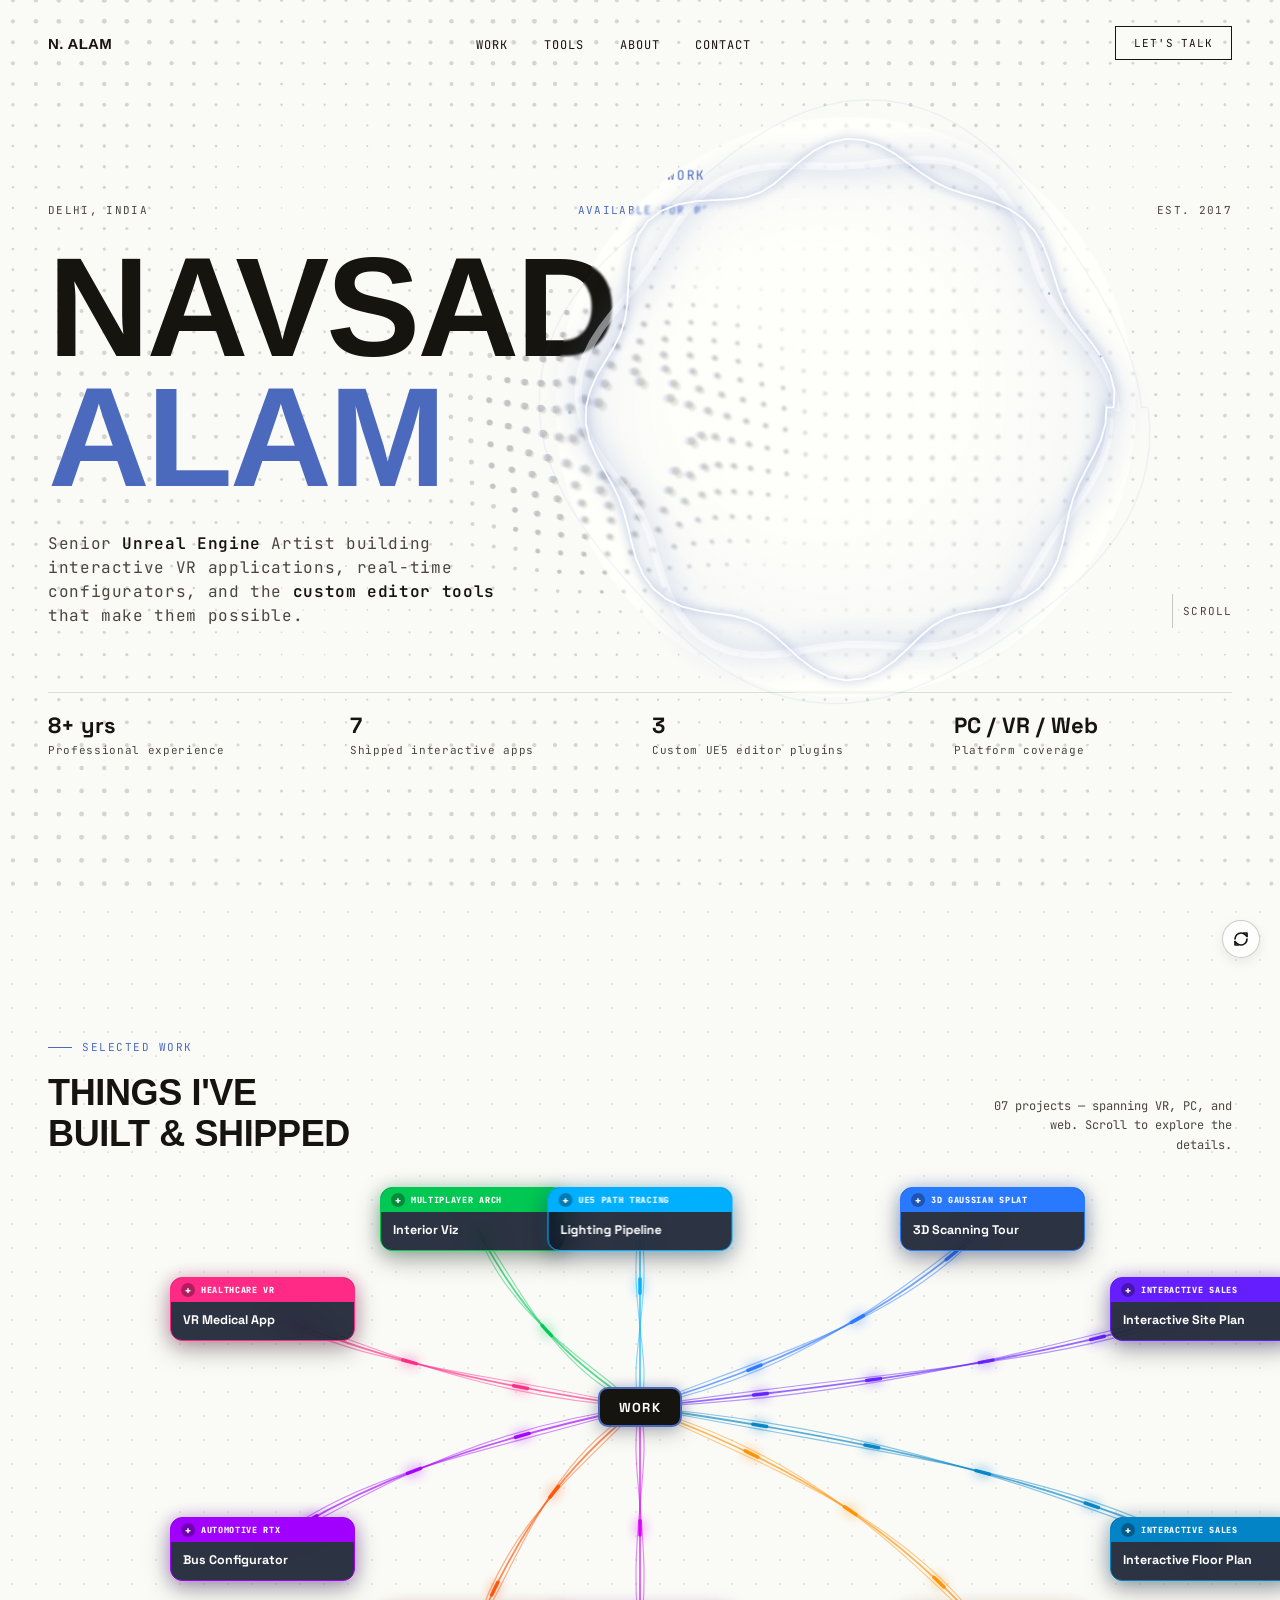
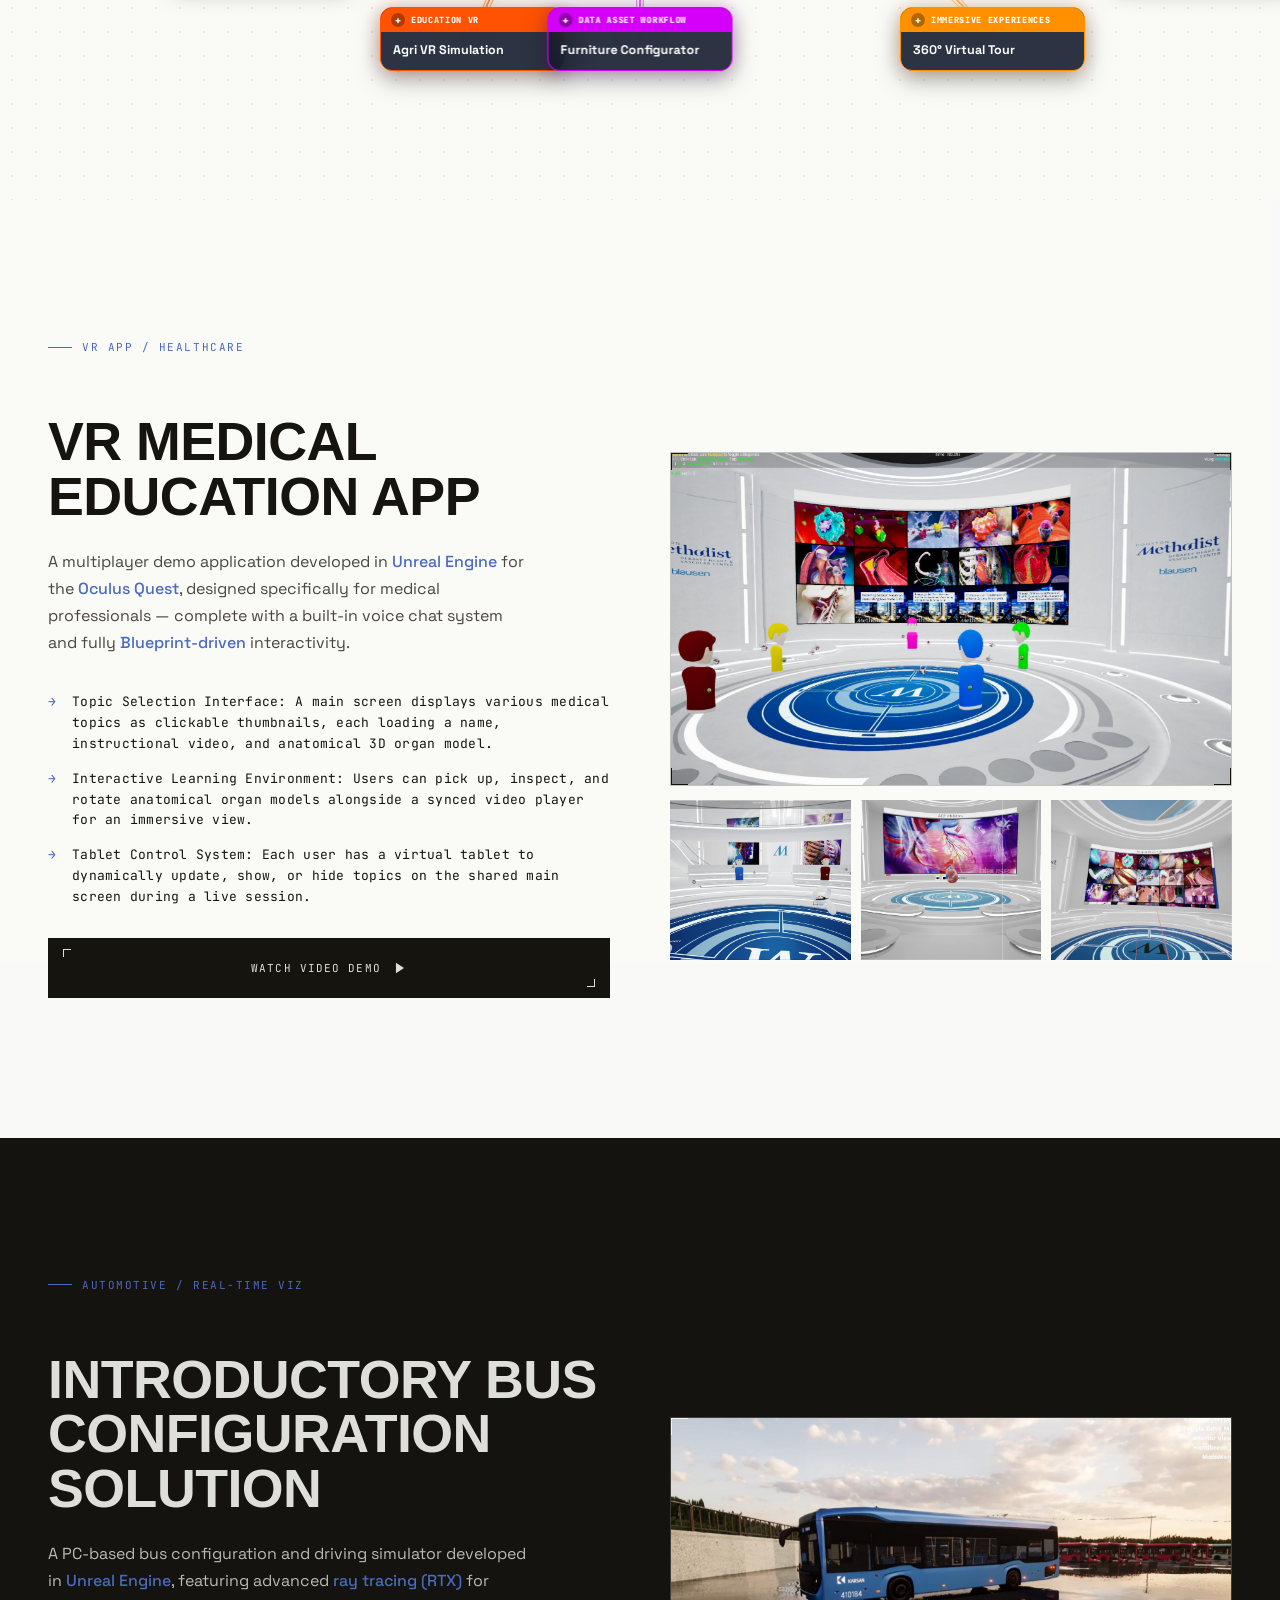
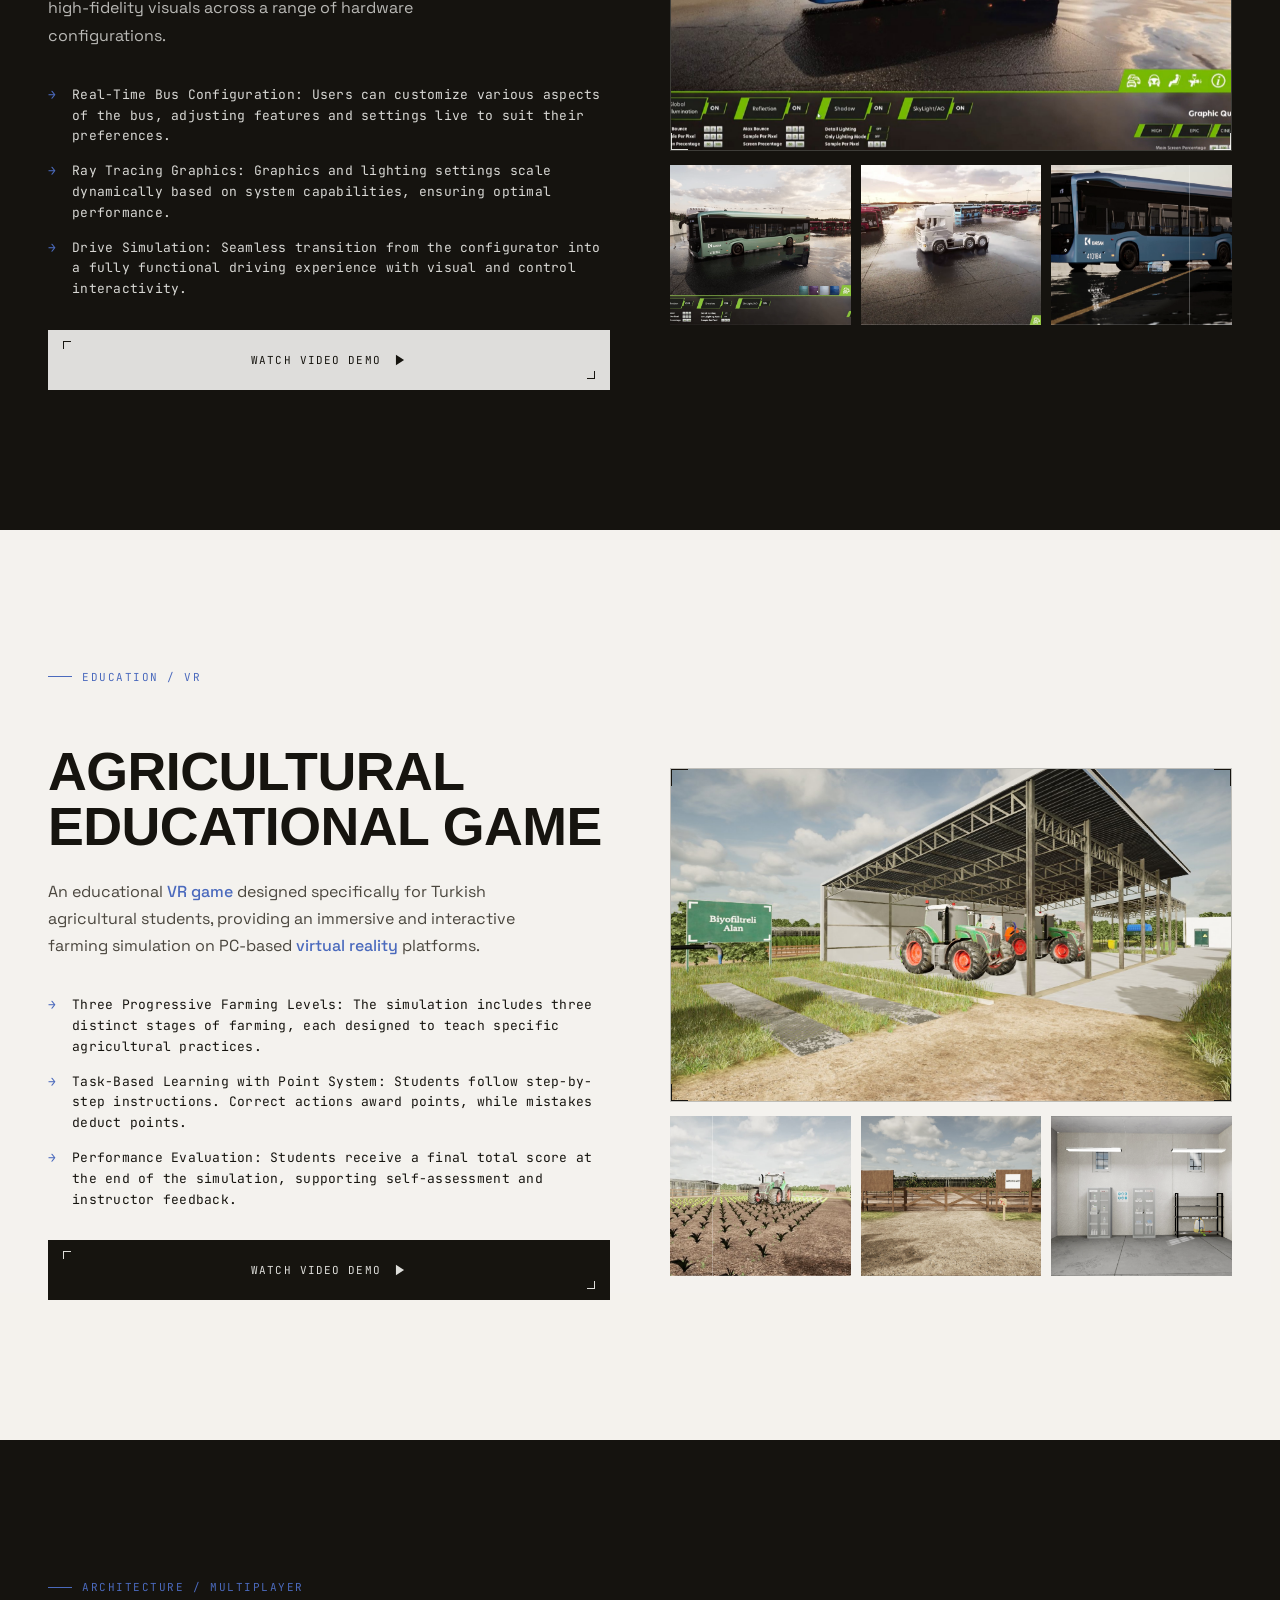
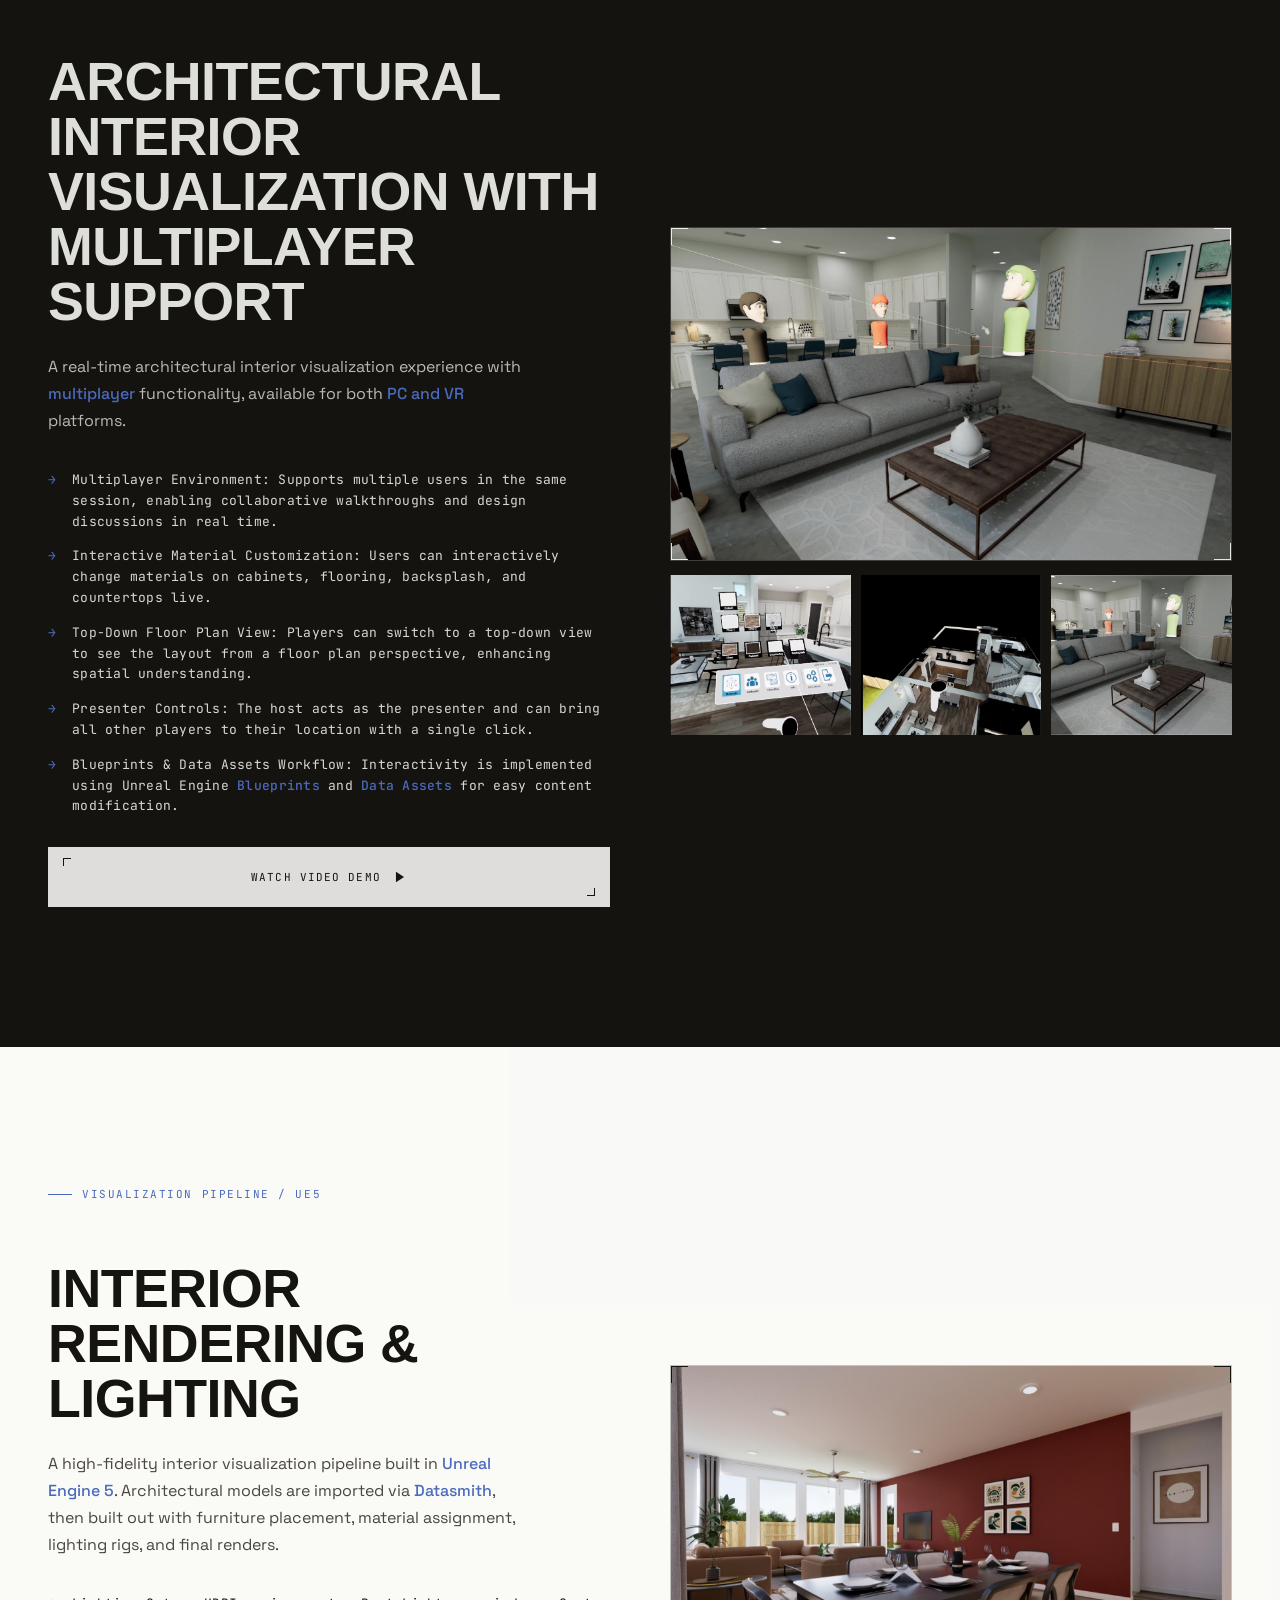
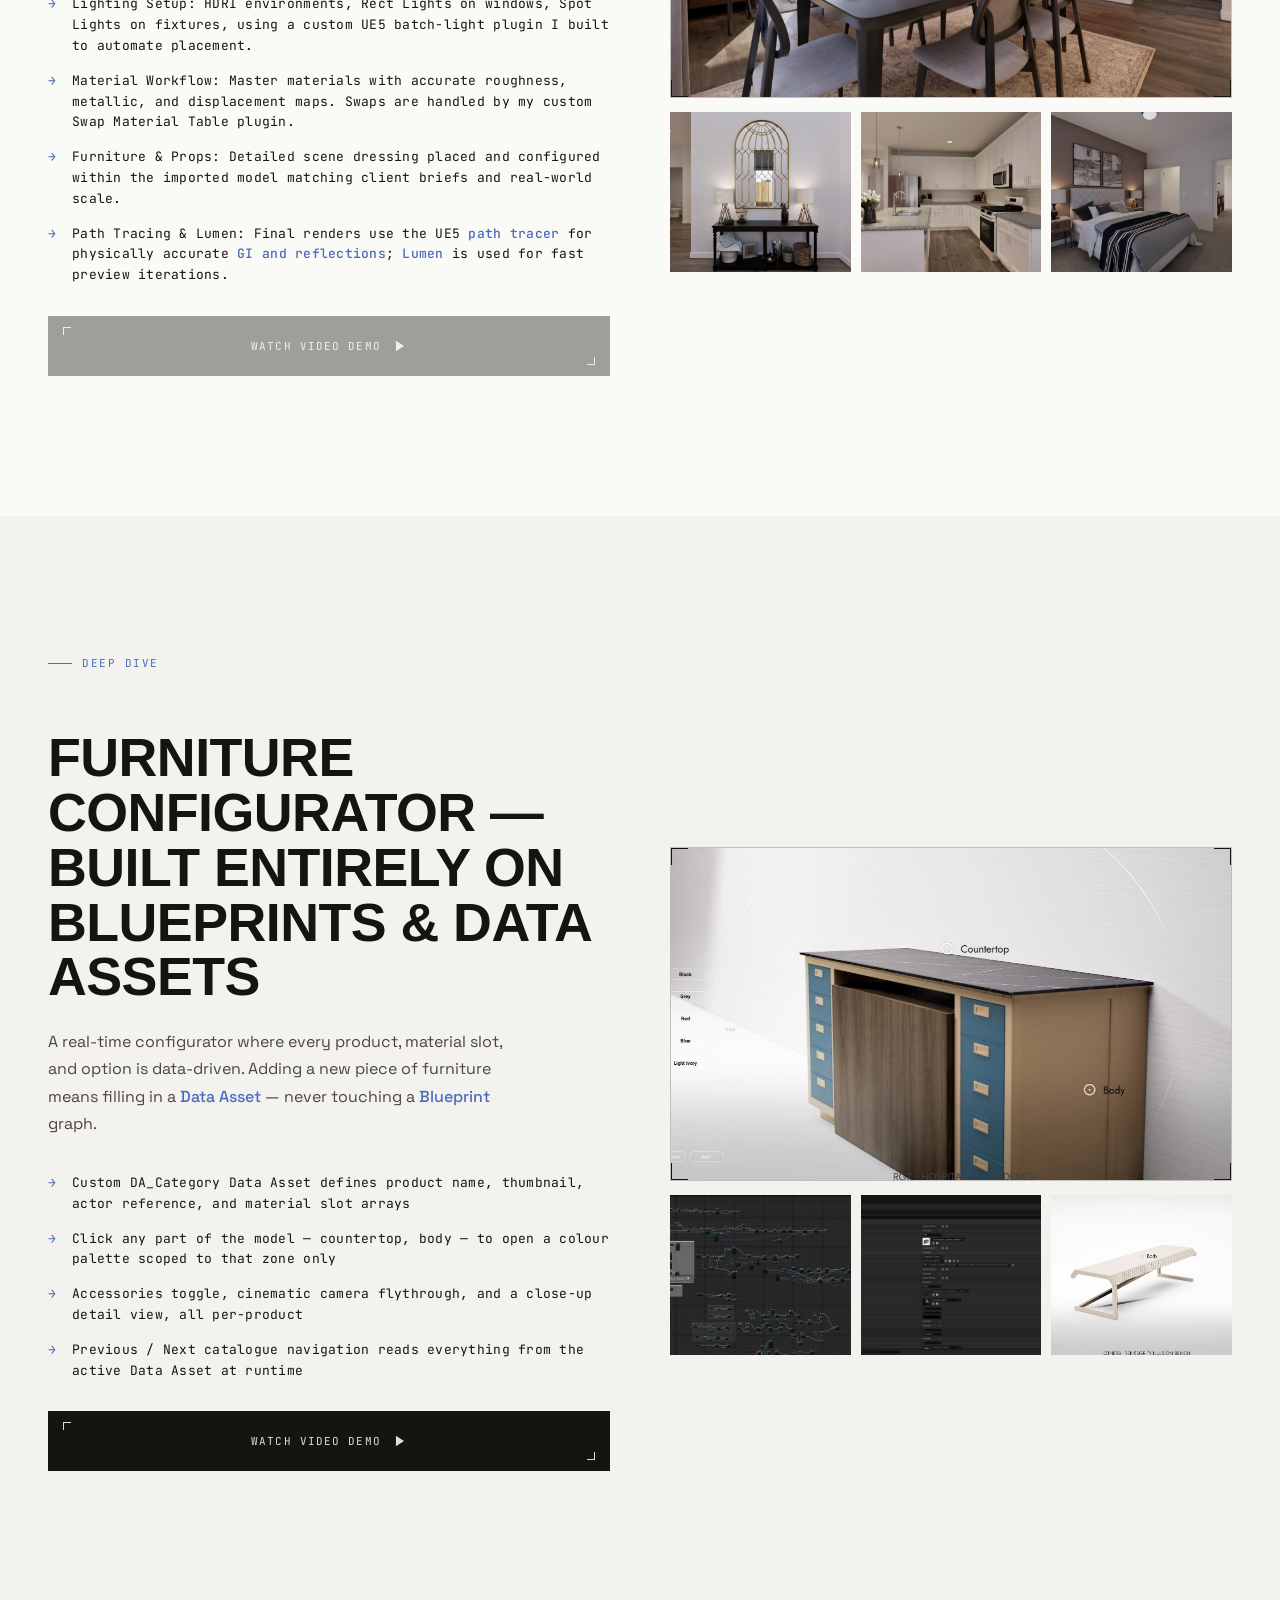
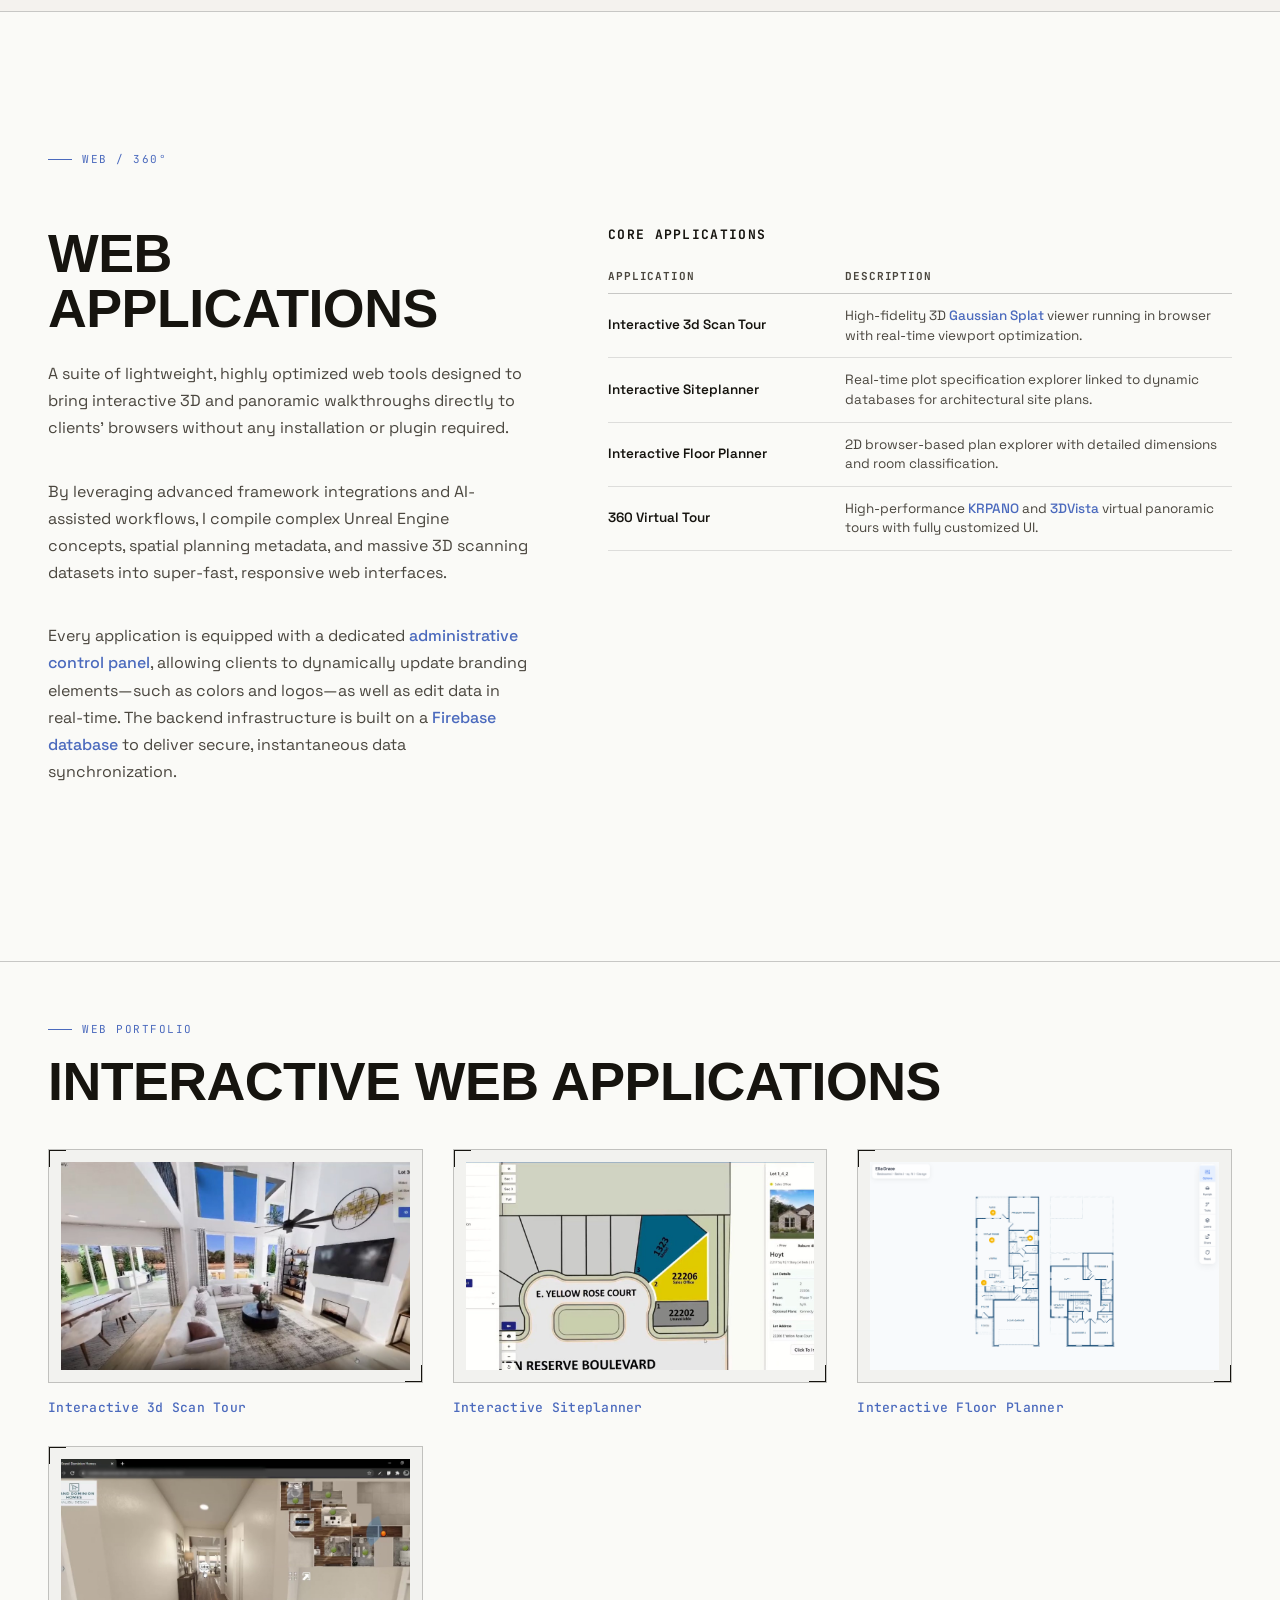
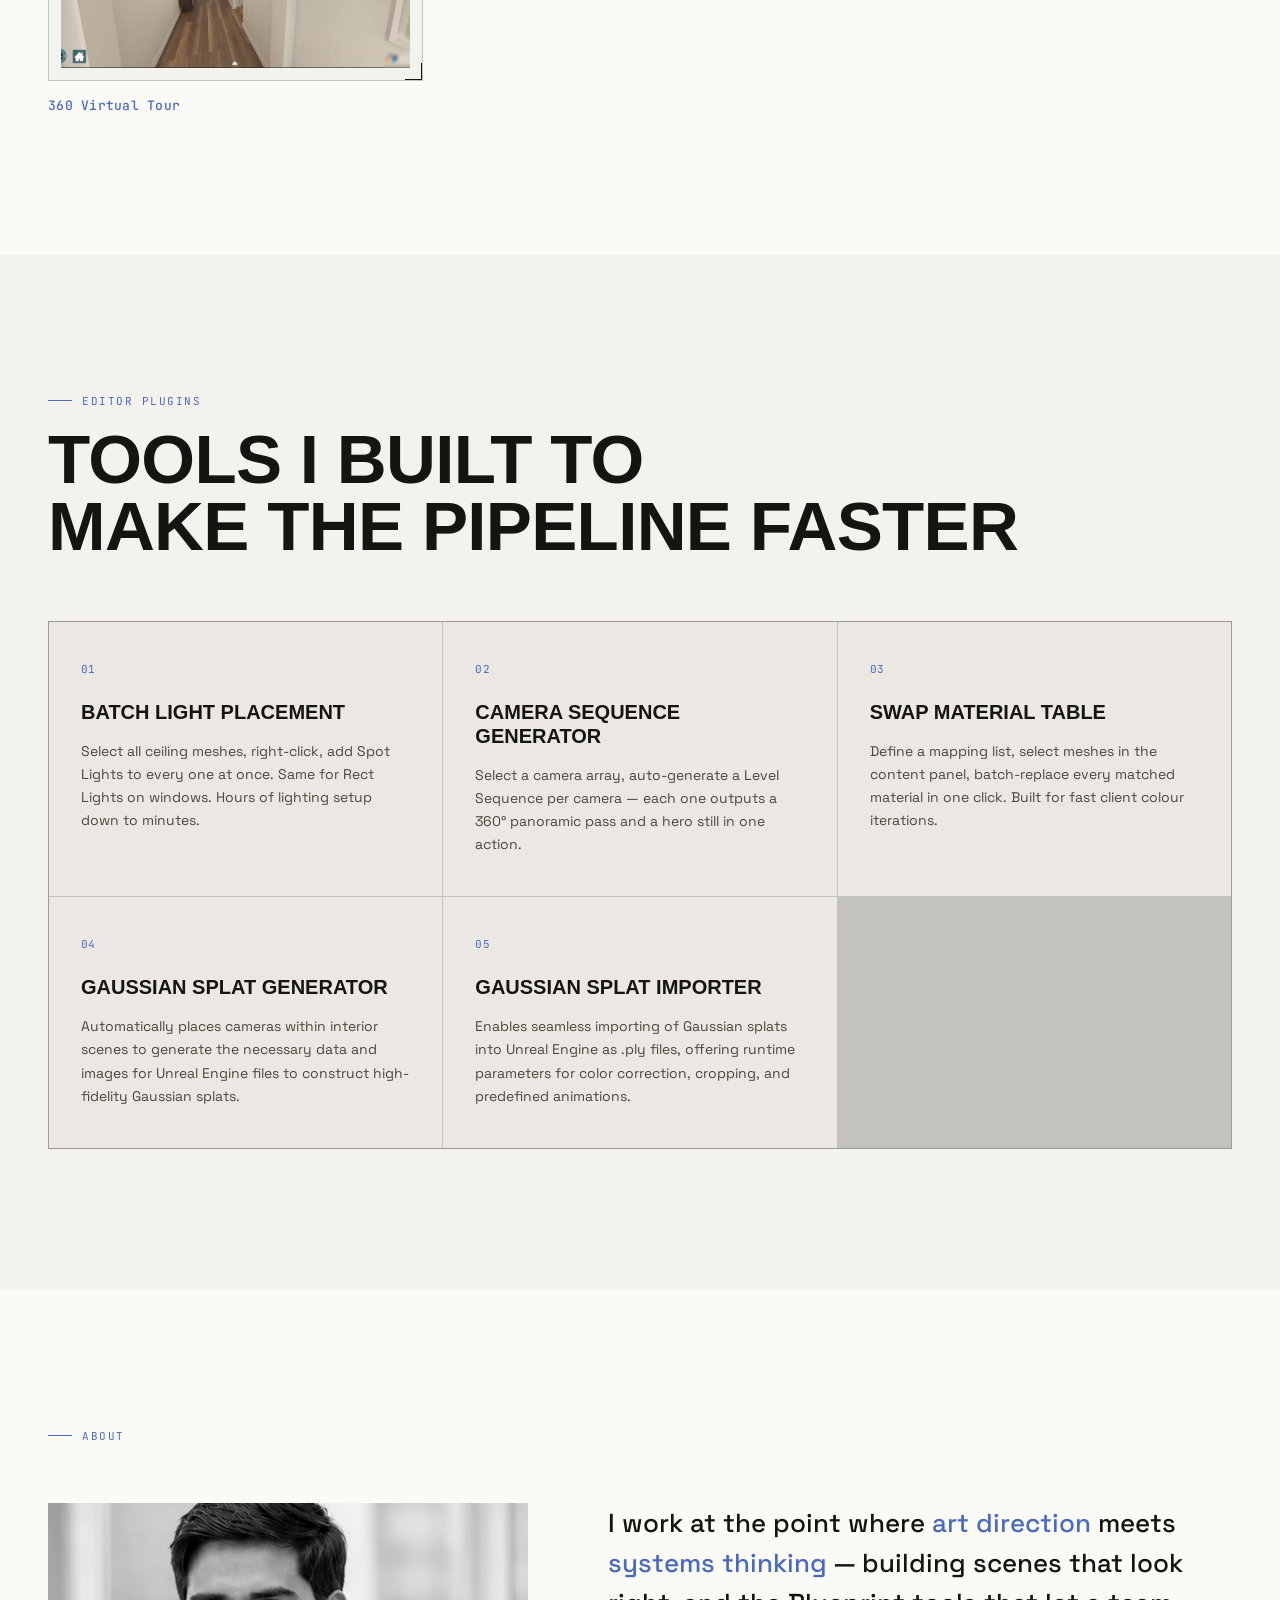
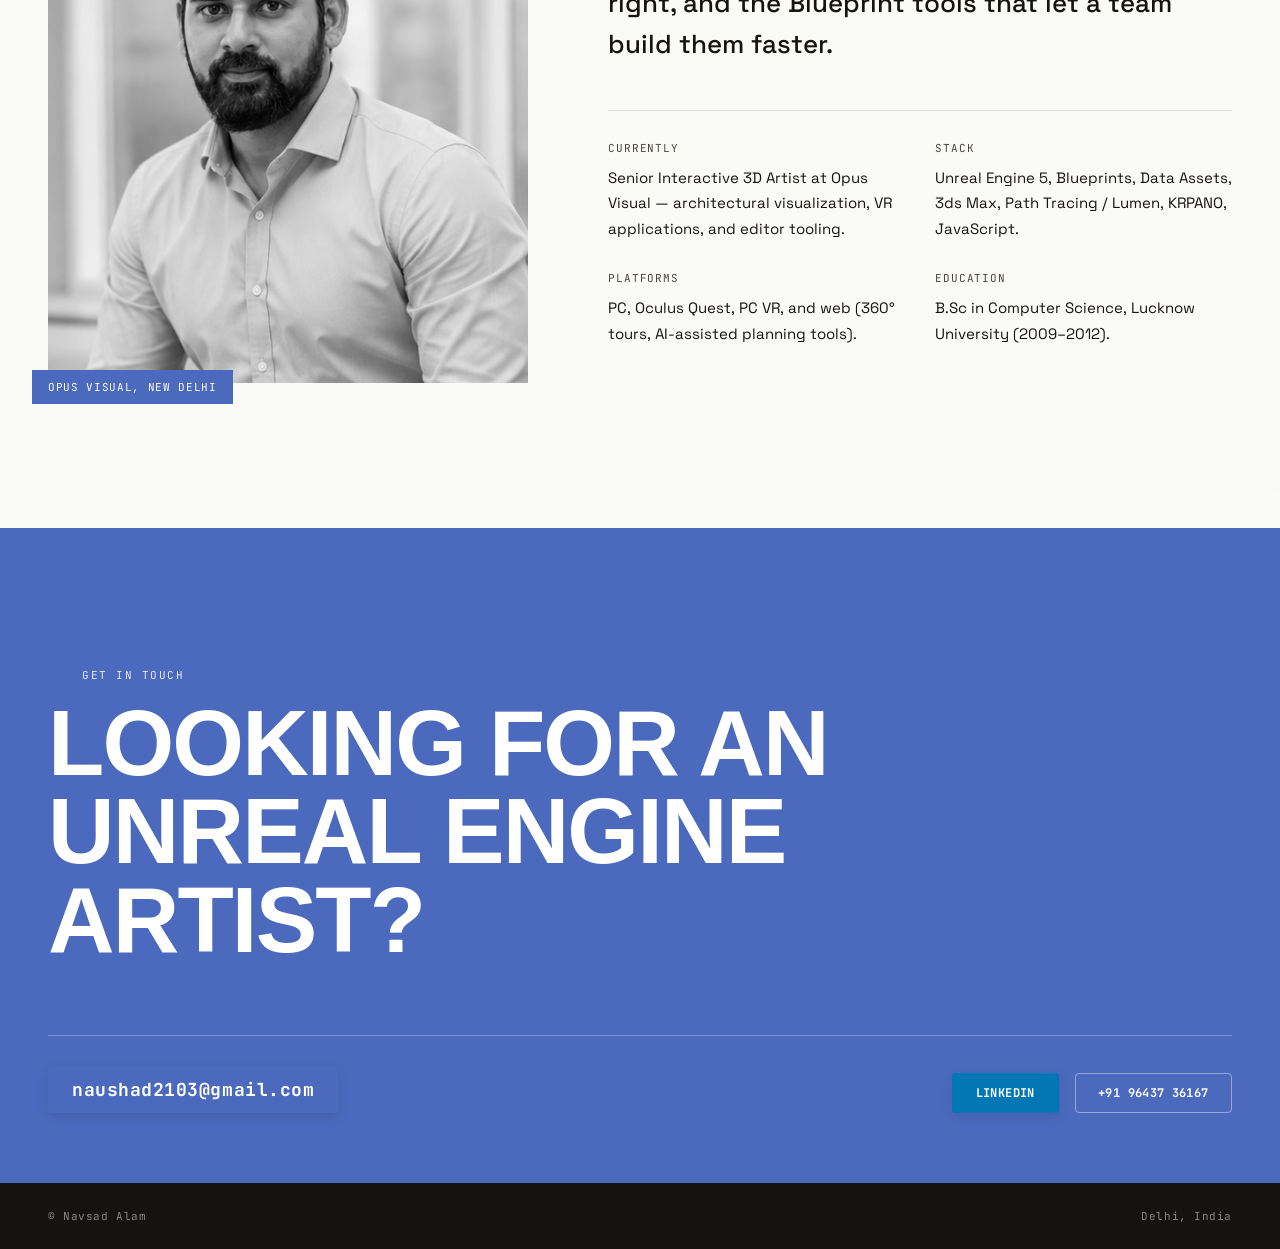
==== index.html @ 68dc7abf "Update node graph: dark glass cards with matching color wires, neon glowing energy pulses, and glowi" ====
<!DOCTYPE html>
<html lang="en">
<head>
<meta charset="UTF-8">
<meta name="viewport" content="width=device-width, initial-scale=1.0">
<title>Navsad Alam — Unreal Engine Artist</title>
<link rel="preconnect" href="https://fonts.googleapis.com">
<link rel="preconnect" href="https://fonts.gstatic.com" crossorigin>
<link href="https://fonts.googleapis.com/css2?family=Archivo+Expanded:wght@700;800;900&family=Space+Grotesk:wght@400;500;600;700&family=JetBrains+Mono:wght@400;500;600&display=swap" rel="stylesheet">
<style>
:root{
  --bg: rgba(250, 250, 247, 0.88);
  --bg-warm: rgba(243, 241, 236, 0.82);
  --ink: #16140F;
  --ink-soft: #4A463E;
  --blue: #4B6ABD;
  --blue-deep: #3D579B;
  --orange: #4B6ABD;
  --orange-deep: #3D579B;
  --dark: #15130F;
  --line: rgba(22,20,15,0.12);
  --line-strong: rgba(22,20,15,0.22);
  --paper: rgba(255, 255, 255, 0.82);
  --ease: cubic-bezier(.16,.84,.44,1);
  --ease-soft: cubic-bezier(.22,.61,.36,1);
}
.text-blue, .text-blue { color: var(--blue) !important; font-weight: 500; }


*{margin:0;padding:0;box-sizing:border-box;}

html{scroll-behavior:smooth; overflow-x:hidden; max-width:100%;}

img, video, iframe{ max-width:100%; }

body{
  background:var(--bg);
  color:var(--ink);
  font-family:'Space Grotesk',-apple-system,'Segoe UI',sans-serif;
  overflow-x:hidden;
  max-width:100%;
  cursor:default;
}

::selection{ background:var(--blue); color:#fff; }

.mono{
  font-family:'JetBrains Mono','SF Mono',Consolas,monospace;
  letter-spacing:0.02em;
}

.display{
  font-family:'Archivo Expanded','Arial Narrow',sans-serif;
  font-weight:900;
  letter-spacing:-0.01em;
  text-transform:uppercase;
}

#flowing-dots {
  position: fixed;
  top: 0;
  left: 0;
  width: 100vw;
  height: 100vh;
  height: 100dvh;
  z-index: -1;
  pointer-events: none;
  opacity: 0.35;
}

/* ============ LOADER ============ */
#loader{
  position:fixed; inset:0; z-index:9999;
  background:#FAFAF7;
  display:flex; align-items:center; justify-content:center;
  flex-direction:column;
}
.loader-wordmark{
  display:flex; align-items:baseline; gap:18px;
  font-family:'Archivo Expanded','Arial Narrow',sans-serif;
  font-weight:900;
  font-size:clamp(28px,4.2vw,52px);
  text-transform:uppercase;
  letter-spacing:-0.01em;
  position:relative;
}
.loader-name{
  position:relative;
  color:var(--ink);
  -webkit-mask-image:linear-gradient(90deg,#000 0%,#000 0%,transparent 0%);
  mask-image:linear-gradient(90deg,#000 0%,#000 0%,transparent 0%);
}
.loader-title{
  font-family:'JetBrains Mono','SF Mono',Consolas,monospace;
  font-weight:500;
  font-size:clamp(11px,1.1vw,14px);
  text-transform:uppercase;
  letter-spacing:0.14em;
  color:var(--blue);
  opacity:0;
}
.loader-dot{
  width:7px;height:7px;border-radius:50%;
  background:var(--blue);
  position:absolute; top:-16px; left:0;
  animation:dotpulse 0.9s ease-in-out infinite;
}
@keyframes dotpulse{
  0%,100%{ transform:scale(1); opacity:1; }
  50%{ transform:scale(1.6); opacity:0.4; }
}
.loader-bar-track{
  margin-top:28px;
  width:min(280px,60vw);
  height:1px;
  background:var(--line);
  position:relative;
  overflow:hidden;
}
.loader-bar-fill{
  position:absolute; left:0; top:0; bottom:0;
  width:0%;
  background:var(--blue);
}
.loader-pct{
  margin-top:14px;
  font-family:'JetBrains Mono','SF Mono',Consolas,monospace;
  font-size:11px;
  letter-spacing:0.1em;
  color:var(--ink-soft);
}

/* ============ NAV ============ */
nav{
  position:fixed; top:0; left:0; right:0; z-index:500;
  display:flex; align-items:center; justify-content:space-between;
  padding:26px 48px;
  mix-blend-mode:normal;
  opacity:0;
  transition:transform 0.4s var(--ease), background 0.3s ease, box-shadow 0.3s ease;
}
nav.nav-visible{ opacity:1; }
nav.nav-hidden{ transform:translateY(-100%); }
nav.nav-scrolled{
  background:rgba(250,250,247,0.82);
  backdrop-filter:blur(14px);
  -webkit-backdrop-filter:blur(14px);
  box-shadow:0 1px 0 var(--line);
}
.nav-logo{
  font-family:'Archivo Expanded','Arial Narrow',sans-serif;
  font-weight:900;
  font-size:15px;
  letter-spacing:0.02em;
  text-transform:uppercase;
}
.nav-links{
  display:flex; gap:36px;
  list-style:none;
}
.nav-links a{
  font-family:'JetBrains Mono','SF Mono',Consolas,monospace;
  font-size:12px;
  letter-spacing:0.08em;
  text-transform:uppercase;
  color:var(--ink);
  text-decoration:none;
  position:relative;
  padding-bottom:3px;
}
.nav-links a::after{
  content:'';
  position:absolute; left:0; right:100%; bottom:0;
  height:1.5px; background:var(--blue);
  transition:right 0.3s var(--ease);
}
.nav-links a:hover::after{ right:0; }
.nav-cta{
  font-family:'JetBrains Mono','SF Mono',Consolas,monospace;
  font-size:11px;
  letter-spacing:0.08em;
  text-transform:uppercase;
  border:1px solid var(--ink);
  padding:9px 18px;
  text-decoration:none;
  color:var(--ink);
  transition:background 0.25s ease, color 0.25s ease;
}
.nav-cta:hover{ background:var(--ink); color:var(--bg); }

.scroll-progress{
  position:absolute; left:0; bottom:-1px; height:2px;
  width:0%;
  background:var(--blue);
  transition:width 0.05s linear;
}

.menu-toggle {
  display: none;
  flex-direction: column;
  justify-content: space-between;
  width: 24px;
  height: 14px;
  background: none;
  border: none;
  cursor: pointer;
  padding: 0;
  z-index: 600;
}
.menu-toggle .bar {
  width: 100%;
  height: 2px;
  background-color: var(--ink);
  transition: transform 0.3s ease, background-color 0.3s ease;
}
.mobile-menu {
  position: fixed;
  inset: 0;
  z-index: 450;
  background: var(--bg);
  display: flex;
  align-items: center;
  justify-content: center;
  opacity: 0;
  pointer-events: none;
  transition: opacity 0.3s var(--ease);
}
.mobile-menu.open {
  opacity: 1;
  pointer-events: auto;
}
.mobile-nav-links {
  list-style: none;
  text-align: center;
  display: flex;
  flex-direction: column;
  gap: 32px;
}
.mobile-nav-links a {
  font-family: 'Archivo Expanded', sans-serif;
  font-weight: 800;
  text-transform: uppercase;
  font-size: 28px;
  letter-spacing: -0.01em;
  color: var(--ink);
  text-decoration: none;
}
body.menu-open {
  overflow: hidden;
}

@media(max-width:760px){
  nav{ padding:18px 20px; }
  .nav-links{ display:none; }
  .nav-cta{ display:none; }
  .menu-toggle { display:flex; }
  .menu-toggle.open .bar:nth-child(1) { transform: translateY(6px) rotate(45deg); }
  .menu-toggle.open .bar:nth-child(2) { transform: translateY(-6px) rotate(-45deg); }
}

/* ============ HERO ============ */
.hero{
  height: 100vh;
  height: 100dvh;
  min-height:100vh;
  min-height:100dvh;
  display:flex; flex-direction:column; justify-content:center;
  padding:140px 48px 80px;
  position:relative;
  opacity:0;
  overflow:hidden;
}
.hero-ring-container {
  position: absolute;
  inset: 0;
  pointer-events: none;
  z-index: 10;
  overflow: hidden;
}
#hero-ring-canvas {
  width: 100%;
  height: 100%;
  display: block;
}
.hero-content-wrapper {
  width: 100%;
  display: flex;
  flex-direction: column;
  justify-content: center;
}
.hero-content-wrapper.normal-view {
  position: absolute;
  inset: 0;
  padding: 140px 48px 80px;
  z-index: 2;
  mask-image: radial-gradient(circle calc(var(--ring-radius, 120px) - 6px) at var(--ring-x, 50%) var(--ring-y, 42%), transparent 99%, #000 100%);
  -webkit-mask-image: radial-gradient(circle calc(var(--ring-radius, 120px) - 6px) at var(--ring-x, 50%) var(--ring-y, 42%), transparent 99%, #000 100%);
}
.hero-content-wrapper.magnified-view {
  position: absolute;
  inset: 0;
  padding: 140px 48px 80px;
  z-index: 5;
  pointer-events: none;
  transform: scale(1.18);
  transform-origin: var(--ring-x, 50%) var(--ring-y, 42%);
  clip-path: circle(calc(var(--ring-radius, 120px) - 6px) at var(--ring-x, 50%) var(--ring-y, 42%));
  background: rgba(255, 255, 255, 0.02);
  backdrop-filter: blur(0.8px) saturate(1.15) contrast(1.03);
  -webkit-backdrop-filter: blur(0.8px) saturate(1.15) contrast(1.03);
}
@media(max-width:760px){
  .hero-content-wrapper.normal-view,
  .hero-content-wrapper.magnified-view {
    padding: 120px 20px 60px;
  }
}
.hero-eyebrow-row{
  display:flex; justify-content:space-between; align-items:center;
  margin-bottom:26px;
  font-family:'JetBrains Mono','SF Mono',Consolas,monospace;
  font-size:11px;
  letter-spacing:0.12em;
  text-transform:uppercase;
  color:var(--ink-soft);
}
.hero-eyebrow-row span.tag-blue, .hero-eyebrow-row span.tag-blue{ color:var(--blue); }

.hero-title{
  font-family:'Archivo Expanded','Arial Narrow',sans-serif;
  font-weight:900;
  text-transform:uppercase;
  font-size:clamp(56px,11vw,168px);
  line-height:0.92;
  letter-spacing:-0.02em;
  color:var(--ink);
}
.hero-title .line{ overflow:hidden; display:block; }
.hero-title .line-inner{ display:block; transform:translateY(110%); }
.hero-title .blue-word, .hero-title .blue-word{ color:var(--blue); }

.hero-sub{
  margin-top:30px;
  display:flex; justify-content:space-between; align-items:flex-end;
  flex-wrap:wrap;
  gap:24px;
}
.hero-role{
  font-family:'JetBrains Mono','SF Mono',Consolas,monospace;
  font-size:clamp(13px,1.4vw,16px);
  letter-spacing:0.04em;
  color:var(--ink-soft);
  max-width:480px;
  line-height:1.5;
}
.hero-role b{ color:var(--ink); font-weight:600; }
.hero-scroll-cue{
  font-family:'JetBrains Mono','SF Mono',Consolas,monospace;
  font-size:11px;
  letter-spacing:0.1em;
  text-transform:uppercase;
  color:var(--ink-soft);
  display:flex; align-items:center; gap:10px;
}
.scroll-line{
  width:1px; height:34px; background:var(--line-strong);
  position:relative; overflow:hidden;
}
.scroll-line::after{
  content:''; position:absolute; top:-100%; left:0; right:0; height:100%;
  background:var(--blue);
  animation:scrolldrip 1.8s var(--ease-soft) infinite;
}
@keyframes scrolldrip{
  0%{ top:-100%; } 60%{ top:100%; } 100%{ top:100%; }
}

.hero-strip{
  margin-top:64px;
  border-top:1px solid var(--line);
  padding-top:18px;
  display:grid;
  grid-template-columns:repeat(4,1fr);
  gap:24px;
}
.hero-strip-item{
  font-family:'JetBrains Mono','SF Mono',Consolas,monospace;
  font-size:11px;
  letter-spacing:0.06em;
  color:var(--ink-soft);
}
.hero-strip-item b{
  display:block;
  font-family:'Space Grotesk',-apple-system,'Segoe UI',sans-serif;
  font-size:22px;
  font-weight:700;
  color:var(--ink);
  margin-bottom:4px;
  letter-spacing:0;
}

@media(max-width:760px){
  .hero{ padding:120px 20px 60px; }
  .hero-strip{ grid-template-columns:repeat(2,1fr); row-gap:28px; }
  .hero-eyebrow-row{ flex-wrap:wrap; row-gap:8px; }
  .hero-sub{ flex-direction:column; align-items:flex-start; }
}
@media(max-width:420px){
  .hero-strip{ grid-template-columns:1fr; }
  .about-meta{ grid-template-columns:1fr; }
  .hero-eyebrow-row span{ font-size:10px; }
}

/* ============ SECTION SHARED ============ */
section{ position:relative; }
.section-pad{ padding:140px 48px; }
@media(max-width:760px){ .section-pad{ padding:90px 20px; } }
@media(max-width:760px){
  .work-section.section-pad{ padding:110px 20px 20px; }
  .work-intro{ margin-bottom:24px; }
  .work-count{ display:none; }
}

.eyebrow{
  font-family:'JetBrains Mono','SF Mono',Consolas,monospace;
  font-size:11px;
  letter-spacing:0.14em;
  text-transform:uppercase;
  color:var(--blue);
  display:flex; align-items:center; gap:10px;
  margin-bottom:18px;
}
.eyebrow::before{
  content:''; width:24px; height:1px; background:var(--blue);
}

.section-head{
  font-family:'Archivo Expanded','Arial Narrow',sans-serif;
  font-weight:900;
  text-transform:uppercase;
  font-size:clamp(24px,5.4vw,76px);
  line-height:0.98;
  letter-spacing:-0.01em;
  max-width:980px;
}

/* ============ WORK SECTION ============ */
.work-section{
  background:rgba(250, 250, 247, 0.35);
  height: 100vh;
  height: 100dvh;
  min-height: 100vh;
  min-height: 100dvh;
  position: relative;
  overflow: hidden;
}
.work-intro{
  display:flex; justify-content:space-between; align-items:flex-end;
  gap:40px; flex-wrap:wrap;
  margin-bottom:90px;
  position: relative;
  z-index: 2;
  pointer-events: none;
}
.work-count{
  font-family:'JetBrains Mono','SF Mono',Consolas,monospace;
  font-size:12px;
  color:var(--ink-soft);
  text-align:right;
  max-width:280px;
  line-height:1.6;
}

.project{
  border-top:1px solid var(--line);
  padding:56px 0;
  cursor:pointer;
  position:relative;
  overflow:hidden;
}
.project:last-child{ border-bottom:1px solid var(--line); }

.project-row{
  display:grid;
  grid-template-columns:90px 1fr auto;
  align-items:center;
  gap:32px;
}
.project-index{
  font-family:'JetBrains Mono','SF Mono',Consolas,monospace;
  font-size:13px;
  color:var(--ink-soft);
}
.project-titles{ overflow:hidden; }
.project-name{
  font-family:'Archivo Expanded','Arial Narrow',sans-serif;
  font-weight:800;
  text-transform:uppercase;
  font-size:clamp(28px,4.4vw,58px);
  letter-spacing:-0.01em;
  line-height:1.05;
  transition:transform 0.55s var(--ease), color 0.3s ease;
  display:inline-block;
  will-change:transform;
}
.project:hover .project-name{ transform:translateX(18px); color:var(--blue); }
.project-num-bg{
  position:absolute;
  right:0; top:50%;
  transform:translateY(-50%);
  font-family:'Archivo Expanded','Arial Narrow',sans-serif;
  font-weight:900;
  font-size:clamp(80px,11vw,180px);
  color:var(--ink);
  opacity:0;
  pointer-events:none;
  line-height:1;
  z-index:0;
  will-change:transform, opacity;
}
.project:hover .project-num-bg{ opacity:0.04; }
.project-tags{
  font-family:'JetBrains Mono','SF Mono',Consolas,monospace;
  font-size:11px;
  letter-spacing:0.06em;
  text-transform:uppercase;
  color:var(--ink-soft);
  margin-top:10px;
}
.project-arrow{
  width:54px; height:54px;
  border:1px solid var(--line-strong);
  border-radius:50%;
  display:flex; align-items:center; justify-content:center;
  flex-shrink:0;
  transition:background 0.3s ease, border-color 0.3s ease, transform 0.4s var(--ease);
}
.project:hover .project-arrow{
  background:var(--blue); border-color:var(--blue);
  transform:rotate(45deg);
}
.project-arrow svg{ width:18px; height:18px; stroke:var(--ink); transition:stroke 0.3s ease; }
.project:hover .project-arrow svg{ stroke:#fff; }

.project-preview{
  position:fixed;
  top:0; left:0;
  width:380px; height:240px;
  pointer-events:none;
  z-index:400;
  border-radius:4px;
  overflow:hidden;
  opacity:0;
  transform:scale(0.92);
  box-shadow:0 30px 60px -20px rgba(22,20,15,0.35);
}
.project-preview img{ width:100%; height:100%; object-fit:cover; }

@media(max-width:760px){
  .project-row{ grid-template-columns:40px 1fr; }
  .project-arrow{ display:none; }
  .project-preview{ display:none; }
}

/* ============ FEATURED PROJECT (Furniture Configurator) ============ */
.featured{
  background:var(--dark);
  color:var(--bg);
}
.featured .eyebrow{ color:var(--blue); }
.featured-grid{
  display:grid;
  grid-template-columns:1fr 1fr;
  gap:60px;
  align-items:center;
  margin-top:60px;
}
.featured-head{
  font-family:'Archivo Expanded','Arial Narrow',sans-serif;
  font-weight:900;
  text-transform:uppercase;
  font-size:clamp(22px,4.2vw,58px);
  line-height:1.02;
  letter-spacing:-0.01em;
  margin-bottom:24px;
}
.featured-desc{
  font-size:16px;
  line-height:1.7;
  color:rgba(250,250,247,0.72);
  max-width:480px;
  margin-bottom:36px;
}
.featured-list{
  list-style:none;
  display:flex; flex-direction:column; gap:14px;
}
.featured-list li{
  font-family:'JetBrains Mono','SF Mono',Consolas,monospace;
  font-size:13px;
  letter-spacing:0.02em;
  color:rgba(250,250,247,0.85);
  position:relative;
  padding-left:24px;
  line-height:1.6;
}
.featured-list li::before{
  content:'→'; color:var(--blue);
  position:absolute; left:0; top:0;
}
.featured-visual{
  position:relative;
}
.featured-frame{
  position:relative;
  border:1px solid rgba(250,250,247,0.18);
  padding:14px;
  display:flex;
  align-items:center;
  justify-content:center;
  aspect-ratio:16/9.5;
  overflow:hidden;
  background:rgba(0,0,0,0.02);
}
.featured-frame img{
  width:100%;
  height:100%;
  object-fit:cover;
  display:block;
  transform:scale(1.12);
  will-change:transform;
}
.corner{
  position:absolute; width:18px; height:18px;
  border-color:var(--blue);
  z-index:2;
}
.corner.tl{ top:-1px; left:-1px; border-top:2px solid; border-left:2px solid; }
.corner.tr{ top:-1px; right:-1px; border-top:2px solid; border-right:2px solid; }
.corner.bl{ bottom:-1px; left:-1px; border-bottom:2px solid; border-left:2px solid; }
.corner.br{ bottom:-1px; right:-1px; border-bottom:2px solid; border-right:2px solid; }

/* ============ PLAY VIDEO BUTTON ============ */
.play-video-btn {
  display: flex;
  align-items: center;
  justify-content: center;
  gap: 12px;
  background: var(--ink);
  color: var(--bg);
  border: 1px solid transparent;
  width: 100%;
  padding: 22px 24px;
  font-family: 'JetBrains Mono', monospace;
  font-size: 11px;
  text-transform: uppercase;
  letter-spacing: 0.1em;
  text-decoration: none;
  cursor: pointer;
  position: relative;
  transition: background 0.3s ease, color 0.3s ease;
  margin-top: 30px;
  box-sizing: border-box;
}
.play-video-btn:hover {
  background: var(--blue);
  color: #fff;
}
.play-video-btn svg {
  width: 14px;
  height: 14px;
  fill: currentColor;
}
.play-video-btn .corner {
  width: 8px;
  height: 8px;
  border-color: currentColor;
}
.play-video-btn .corner.tl { top: 10px; left: 14px; border-top: 1.5px solid; border-left: 1.5px solid; }
.play-video-btn .corner.br { bottom: 10px; right: 14px; border-bottom: 1.5px solid; border-right: 1.5px solid; }

/* ============ VIDEO MODAL ============ */
.video-modal {
  position: fixed; inset: 0; z-index: 950;
  background: rgba(5, 5, 5, 0.72);
  display: flex; align-items: center; justify-content: center;
  padding: 20px;
  opacity: 0; pointer-events: none;
  transition: opacity 0.4s var(--ease);
}
.video-modal.open { opacity: 1; pointer-events: auto; }
.video-modal-close {
  position: fixed; top: 30px; right: 48px; z-index: 990;
  width: 46px; height: 46px;
  border: 1px solid rgba(255, 255, 255, 0.2);
  border-radius: 50%;
  display: flex; align-items: center; justify-content: center;
  cursor: pointer; background: var(--ink);
  color: #fff;
  transition: border-color 0.3s ease, transform 0.3s ease;
}
.video-modal-close:hover {
  border-color: #fff;
  transform: rotate(90deg);
}
.video-modal-close svg { width: 16px; height: 16px; }
.video-modal-inner {
  width: min(1100px, 95vw);
  max-height: min(95vh, calc(100vh - 40px));
  height: min(95vh, calc(100vh - 40px));
  background: #000;
  border-radius: 12px;
  overflow: hidden;
}
.video-modal-inner iframe {
  width: 100%;
  height: 100%;
  border: 0;
  display: block;
}

@media (max-width: 768px) {
  .video-modal {
    padding: 8px;
  }
  .video-modal-inner {
    width: 100%;
    height: calc(100vh - 20px);
    max-height: calc(100vh - 20px);
    border-radius: 8px;
  }
  .video-modal-close {
    top: 10px;
    right: 10px;
  }
}

/* ============ WEB APPLICATIONS GRID ============ */
.web-apps-grid {
  display: grid;
  grid-template-columns: repeat(auto-fill, minmax(320px, 1fr));
  gap: 30px;
  margin-top: 40px;
}
.web-app-card {
  cursor: pointer;
  transition: transform 0.3s ease;
}
.web-app-card:hover {
  transform: translateY(-4px);
}
.web-app-frame {
  position: relative;
  border: 1px solid rgba(250, 250, 247, 0.18);
  padding: 12px;
  aspect-ratio: 16/10;
  overflow: hidden;
  background: rgba(0,0,0,0.03);
  margin-bottom: 16px;
  display: flex;
  align-items: center;
  justify-content: center;
}
.web-app-frame img {
  width: 100%;
  height: 100%;
  object-fit: cover;
  display: block;
  transition: transform 0.4s ease;
}
.web-app-card:hover .web-app-frame img {
  transform: scale(1.06);
}
.web-app-overlay {
  position: absolute;
  inset: 0;
  background: rgba(15, 14, 12, 0.4);
  display: flex;
  align-items: center;
  justify-content: center;
  opacity: 0;
  transition: opacity 0.3s ease;
  z-index: 3;
}
.web-app-card:hover .web-app-overlay {
  opacity: 1;
}
.web-app-overlay svg {
  width: 32px;
  height: 32px;
  fill: #fff;
  filter: drop-shadow(0 2px 8px rgba(0,0,0,0.3));
  transform: scale(0.9);
  transition: transform 0.3s ease;
}
.web-app-card:hover .web-app-overlay svg {
  transform: scale(1);
}
.web-app-title {
  font-family: var(--font-sans);
  font-size: 18px;
  font-weight: 500;
  margin: 0 0 6px 0;
  color: inherit;
  letter-spacing: -0.01em;
}
.web-app-meta {
  font-size: 11px;
  color: var(--blue);
  letter-spacing: 0.05em;
  margin: 0;
}

.featured-thumbgrid{
  display:grid; grid-template-columns:repeat(3,1fr);
  gap:10px; margin-top:14px;
}
.featured-thumbgrid img{
  width:100%; height:clamp(80px, 15vw, 160px); object-fit:cover;
  filter:grayscale(0.3);
  transition:filter 0.3s ease;
}
.featured-thumbgrid img:hover{ filter:grayscale(0); }

.web-grid {
  grid-template-columns: 1fr 1.2fr;
  align-items: start;
  gap: 40px;
}

@media(max-width:900px){
  .featured-grid{ grid-template-columns:1fr; }
  .web-grid { grid-template-columns: 1fr; gap: 30px; }
}

/* ============ BLUEPRINT / TOOLS SECTION ============ */
.tools-section{ background:var(--bg-warm); }
.tools-grid{
  display:grid;
  grid-template-columns:repeat(3,1fr);
  gap:1px;
  background:var(--line-strong);
  margin-top:60px;
  border:1px solid var(--line-strong);
}
.tool-card{
  background:var(--bg-warm);
  padding:40px 32px;
  position:relative;
}
.tool-num{
  font-family:'JetBrains Mono','SF Mono',Consolas,monospace;
  font-size:11px;
  color:var(--blue);
  margin-bottom:24px;
  display:block;
}
.tool-name{
  font-family:'Archivo Expanded','Arial Narrow',sans-serif;
  font-weight:800;
  text-transform:uppercase;
  font-size:20px;
  margin-bottom:16px;
  line-height:1.2;
}
.tool-desc{
  font-size:14px;
  line-height:1.65;
  color:var(--ink-soft);
}
@media(max-width:760px){
  .tools-grid{ grid-template-columns:1fr; }
}

/* ============ ABOUT SECTION ============ */
.about-section{ background:var(--bg); }
.about-grid{
  display:grid;
  grid-template-columns:1fr 1.3fr;
  gap:80px;
  margin-top:60px;
}
.about-photo-wrap{
  position:relative;
}
.about-photo{
  width:100%; aspect-ratio:1; object-fit:cover;
  filter:grayscale(1) contrast(1.05);
}
.about-photo-tag{
  position:absolute; bottom:-16px; left:-16px;
  background:var(--blue); color:#fff;
  font-family:'JetBrains Mono','SF Mono',Consolas,monospace;
  font-size:11px;
  letter-spacing:0.06em;
  text-transform:uppercase;
  padding:10px 16px;
}
.about-text{
  font-size:clamp(18px,2.1vw,26px);
  line-height:1.55;
  font-weight:500;
  color:var(--ink);
}
.about-text .hl{ color:var(--blue); }
.about-meta{
  margin-top:46px;
  display:grid;
  grid-template-columns:repeat(2,1fr);
  gap:30px;
  border-top:1px solid var(--line);
  padding-top:30px;
}
.about-meta-block .label{
  font-family:'JetBrains Mono','SF Mono',Consolas,monospace;
  font-size:11px;
  letter-spacing:0.08em;
  text-transform:uppercase;
  color:var(--ink-soft);
  margin-bottom:10px;
}
.about-meta-block .val{
  font-size:15px; line-height:1.7;
}
@media(max-width:900px){
  .about-grid{ grid-template-columns:1fr; gap:48px; }
  .about-photo-wrap{ max-width:240px; }
}

/* ============ CONTACT / CTA ============ */
.contact-section{
  background:var(--blue);
  color:#fff;
  padding:140px 48px 70px;
  position:relative;
  overflow:hidden;
}
.contact-head{
  font-family:'Archivo Expanded','Arial Narrow',sans-serif;
  font-weight:900;
  text-transform:uppercase;
  font-size:clamp(26px,7.2vw,108px);
  line-height:0.96;
  letter-spacing:-0.02em;
  max-width:1100px;
}
.contact-row{
  margin-top:70px;
  display:flex; justify-content:space-between; align-items:flex-end;
  flex-wrap:wrap; gap:30px;
  border-top:1px solid rgba(255,255,255,0.3);
  padding-top:30px;
}
.contact-email{
  font-family:'JetBrains Mono','SF Mono',Consolas,monospace;
  font-size:clamp(14px,2.2vw,18px);
  text-decoration:none;
  color:#fff;
  background:#4B6ABD; /* Blue background */
  padding:12px 24px;
  border-radius:4px;
  font-weight:700;
  letter-spacing:0.03em;
  transition:background 0.3s ease, transform 0.3s ease, box-shadow 0.3s ease;
  display:inline-block;
  box-shadow: 0 4px 12px rgba(0, 0, 0, 0.1);
}
.contact-email:hover{
  background:#3D579B;
  transform:translateY(-2px);
  box-shadow: 0 6px 16px rgba(0, 0, 0, 0.15);
}
.contact-links{
  display:flex; gap:16px;
  font-family:'JetBrains Mono','SF Mono',Consolas,monospace;
  font-size:12px;
  letter-spacing:0.08em;
  text-transform:uppercase;
  flex-wrap:wrap;
}
.contact-linkedin {
  color:#fff !important;
  text-decoration:none;
  background:#0077B5; /* LinkedIn blue background */
  padding:12px 24px;
  border-radius:4px;
  font-weight:700;
  letter-spacing:0.03em;
  transition:background 0.3s ease, transform 0.3s ease, box-shadow 0.3s ease;
  display:inline-block;
  opacity:1 !important;
  box-shadow: 0 4px 12px rgba(0, 0, 0, 0.1);
}
.contact-linkedin:hover {
  background:#005a87;
  transform:translateY(-2px);
  box-shadow: 0 6px 16px rgba(0, 0, 0, 0.15);
}
.contact-phone {
  color:#fff !important;
  text-decoration:none;
  border:1.5px solid rgba(255, 255, 255, 0.4);
  padding:10.5px 22.5px;
  border-radius:4px;
  font-weight:700;
  letter-spacing:0.03em;
  transition:border-color 0.3s ease, transform 0.3s ease, background 0.3s ease;
  display:inline-block;
  opacity:1 !important;
}
.contact-phone:hover {
  border-color:#fff;
  background:rgba(255, 255, 255, 0.05);
  transform:translateY(-2px);
}

footer{
  background:var(--dark);
  color:rgba(250,250,247,0.5);
  padding:26px 48px;
  display:flex; justify-content:space-between;
  font-family:'JetBrains Mono','SF Mono',Consolas,monospace;
  font-size:11px;
  letter-spacing:0.05em;
  flex-wrap:wrap; gap:10px;
}

@media(max-width:760px){
  .contact-section{ padding:90px 20px 50px; }
  footer{ padding:20px; flex-direction:column; }
}

/* ============ MODAL ============ */
.modal-overlay{
  position:fixed; inset:0; z-index:800;
  background:var(--bg);
  opacity:0; pointer-events:none;
  overflow-y:auto;
}
.modal-overlay.open{ opacity:1; pointer-events:auto; }
.modal-close{
  position:fixed; top:30px; right:48px; z-index:900;
  width:46px; height:46px;
  border:1px solid var(--line-strong);
  border-radius:50%;
  display:flex; align-items:center; justify-content:center;
  cursor:pointer; background:var(--bg);
}
.modal-close svg{ width:16px; height:16px; }
.modal-inner{
  padding:140px 48px 100px;
  max-width:1100px; margin:0 auto;
}
.modal-eyebrow{
  font-family:'JetBrains Mono','SF Mono',Consolas,monospace;
  font-size:11px; letter-spacing:0.12em; text-transform:uppercase;
  color:var(--blue); margin-bottom:18px;
}
.modal-title{
  font-family:'Archivo Expanded','Arial Narrow',sans-serif;
  font-weight:900; text-transform:uppercase;
  font-size:clamp(32px,6vw,80px);
  line-height:0.98; letter-spacing:-0.01em;
  margin-bottom:30px;
}
.modal-desc{
  font-size:17px; line-height:1.75; color:var(--ink-soft);
  max-width:680px; margin-bottom:50px;
}
.modal-img{
  width:100%; margin-bottom:18px;
}
.modal-feat-list{
  list-style:none; margin-top:40px;
  border-top:1px solid var(--line);
}
.modal-feat-list li{
  padding:22px 0; border-bottom:1px solid var(--line);
  display:grid; grid-template-columns:160px 1fr; gap:24px;
}
.modal-feat-list .ft{
  font-family:'JetBrains Mono','SF Mono',Consolas,monospace; font-size:12px;
  letter-spacing:0.04em; text-transform:uppercase; color:var(--blue);
}
.modal-feat-list .fd{ font-size:14px; line-height:1.7; color:var(--ink-soft); }
@media(max-width:700px){
  .modal-feat-list li{ grid-template-columns:1fr; gap:8px; }
  .modal-inner{ padding:110px 20px 80px; }
  .modal-close{ right:20px; top:20px; }
}

/* reveal utility */
.reveal{ opacity:0; transform:translateY(40px); }

/* fallback: if JS/GSAP never initializes, force everything visible after a delay via CSS */
.no-js-fallback #loader{ display:none !important; }
.no-js-fallback nav, .no-js-fallback .hero, .no-js-fallback section{ opacity:1 !important; }

@media(prefers-reduced-motion: reduce){
  *{ animation-duration:0.01ms !important; animation-iteration-count:1 !important; transition-duration:0.01ms !important; scroll-behavior:auto !important; }
}

@media(max-height:480px) and (orientation:landscape){
  .hero{ height:auto; min-height:100vh; min-height:100dvh; padding-top:110px; padding-bottom:40px; }
  .work-section{ height:auto; min-height:100vh; min-height:100dvh; padding-bottom:40px; }
}

/* ============ FEATURED THEMES ============ */
.featured.dark-theme {
  background: var(--dark);
  color: var(--bg);
}
.featured.dark-theme .featured-desc {
  color: rgba(250, 250, 247, 0.72);
}
.featured.dark-theme .featured-list li {
  color: rgba(250, 250, 247, 0.85);
}
.featured.dark-theme .featured-frame {
  border: 1px solid rgba(250, 250, 247, 0.18);
}
.featured.light-theme {
  background: var(--bg);
  color: var(--ink);
}
.featured.light-theme .featured-desc {
  color: var(--ink-soft);
}
.featured.light-theme .featured-list li {
  color: var(--ink);
}
.featured.light-theme .featured-frame {
  border: 1px solid var(--line-strong);
}
.featured.warm-theme {
  background: var(--bg-warm);
  color: var(--ink);
}
.featured.warm-theme .featured-desc {
  color: var(--ink-soft);
}
.featured.warm-theme .featured-list li {
  color: var(--ink);
}
.featured.warm-theme .featured-frame {
  border: 1px solid var(--line-strong);
}
.featured.dark-theme .play-video-btn {
  background: var(--bg);
  color: var(--ink);
  border-color: transparent;
}
.featured.dark-theme .play-video-btn:hover {
  background: var(--blue);
  color: #fff;
}
.featured.light-theme .web-app-frame {
  border-color: var(--line-strong);
}

/* ============ NODE GRAPH DIRECTORY (SPIDER-MAN WEB & COMPACT RADIAL MAP) ============ */
.work-section {
  background: rgba(250, 250, 247, 0.35);
  color: var(--ink);
}
.work-section .eyebrow {
  color: var(--blue);
}
.work-section .section-head {
  color: var(--ink);
  font-size: clamp(22px, 3.2vw, 36px) !important;
  line-height: 1.15 !important;
  max-width: 550px;
}
.work-intro {
  margin-bottom: 25px !important;
}
.work-section .work-count {
  color: var(--ink-soft);
  max-width: 240px;
}

.node-graph-viewport {
  position: absolute;
  inset: 0;
  background-color: transparent;
  background-image: radial-gradient(rgba(22, 20, 15, 0.08) 1.2px, transparent 1.2px);
  background-size: 24px 24px;
  overflow: hidden;
  cursor: default;
  user-select: none;
  box-sizing: border-box;
}
.node-reset-btn {
  position: absolute;
  top: 20px;
  right: 20px;
  width: 38px;
  height: 38px;
  background: var(--paper);
  border: 1px solid var(--line-strong);
  border-radius: 50%;
  color: var(--ink);
  display: flex;
  align-items: center;
  justify-content: center;
  cursor: pointer;
  z-index: 25;
  transition: all 0.3s var(--ease);
  box-shadow: 0 4px 12px rgba(22, 20, 15, 0.08);
}
.node-reset-btn:hover {
  background: var(--blue);
  border-color: var(--blue);
  color: #fff;
  transform: scale(1.08);
  box-shadow: 0 6px 18px rgba(75, 106, 189, 0.35);
}
.node-reset-btn svg {
  transition: transform 0.4s var(--ease);
}
.node-reset-btn:hover svg {
  transform: rotate(-180deg);
}
.node-card.resetting, .node-graph-inner.resetting {
  transition: transform 0.4s cubic-bezier(0.16, 1, 0.3, 1) !important;
}

.node-graph-inner {
  width: 1280px;
  height: 570px;
  position: absolute;
  left: 50%;
  top: 58%;
  transform: translate(-50%, -50%);
  box-sizing: border-box;
}

.node-card {
  position: absolute;
  background: var(--bg-warm);
  border: 1px solid var(--line-strong);
  border-radius: 10px;
  box-shadow: 0 8px 20px rgba(22, 20, 15, 0.08);
  z-index: 10;
  transition: border-color 0.3s ease, box-shadow 0.3s ease, transform 0.2s ease;
  cursor: grab;
  user-select: none;
}
.node-card:active {
  cursor: grabbing;
}
.node-card:hover {
  border-color: var(--blue);
  box-shadow: 0 12px 28px rgba(75, 106, 189, 0.25);
}

/* Compact 'Work' Center Hub Card */
.node-card.center-hub {
  width: 84px;
  height: 40px;
  background: var(--ink);
  border: 2px solid var(--blue);
  border-radius: 10px;
  box-shadow: 0 6px 20px rgba(22, 20, 15, 0.25), 0 0 12px rgba(75, 106, 189, 0.3);
  display: flex;
  align-items: center;
  justify-content: center;
  padding: 0;
  text-align: center;
  z-index: 15;
}
.hub-title {
  font-family: 'Space Grotesk', sans-serif;
  font-size: 13px;
  font-weight: 800;
  letter-spacing: 0.08em;
  text-transform: uppercase;
  color: #ffffff;
}

/* Outer Project Radial Cards */


.node-card-body {
  padding: 8px 10px 10px;
  background: var(--paper);
}
.node-cat-tag {
  font-family: 'JetBrains Mono', monospace;
  font-size: 7.5px;
  font-weight: 800;
  letter-spacing: 0.08em;
  text-transform: uppercase;
  color: var(--blue);
  margin-bottom: 3px;
  display: block;
}
.node-card-title {
  font-family: 'Space Grotesk', sans-serif;
  font-size: 11px;
  font-weight: 700;
  color: var(--ink);
  line-height: 1.25;
}

/* 3-Strand Fanning Ribbon Wires (Matching Reference Image) */
.node-graph-svg {
  position: absolute;
  top: 0;
  left: 0;
  width: 100%;
  height: 100%;
  pointer-events: none;
  z-index: 3;
}
.node-graph-svg * {
  fill: none !important;
}
.wire-strand-sub {
  fill: none;
  stroke-width: 1.2px;
  opacity: 0.45;
}
.wire-path-bg {
  fill: none;
  stroke-width: 1.8px;
  opacity: 0.65;
}
.wire-path-pulse {
  fill: none;
  stroke-width: 3.5px;
  stroke-dasharray: 14 100;
  stroke-linecap: round;
  animation: wirePulseFlow 2s linear infinite;
  opacity: 0.95;
}
@keyframes wirePulseFlow {
  from { stroke-dashoffset: 114px; }
  to { stroke-dashoffset: 0px; }
}

/* Dark Glass Cards & Matching Wire Glows */
.node-card.project-node {
  width: 185px;
  background: rgba(15, 23, 42, 0.88);
  backdrop-filter: blur(14px) saturate(180%);
  -webkit-backdrop-filter: blur(14px) saturate(180%);
  border: 1.5px solid var(--card-accent, #4B6ABD);
  border-radius: 12px;
  box-shadow: 0 8px 24px rgba(0, 0, 0, 0.35), 0 0 16px var(--card-glow, rgba(75, 106, 189, 0.2));
  transition: all 0.3s var(--ease);
  overflow: hidden;
}
.node-card.project-node:hover {
  border-color: var(--card-accent, #4B6ABD);
  box-shadow: 0 12px 30px rgba(0, 0, 0, 0.5), 0 0 25px var(--card-glow, rgba(75, 106, 189, 0.45));
  transform: translateY(-3px) scale(1.02);
}
.node-glass-badge {
  padding: 5px 10px;
  background: var(--card-accent, #4B6ABD);
  color: #ffffff;
  font-family: 'JetBrains Mono', monospace;
  font-size: 8.5px;
  font-weight: 800;
  letter-spacing: 0.08em;
  text-transform: uppercase;
  display: flex;
  align-items: center;
  gap: 6px;
}
.badge-icon {
  width: 14px;
  height: 14px;
  background: rgba(0, 0, 0, 0.3);
  border-radius: 50%;
  display: inline-flex;
  align-items: center;
  justify-content: center;
  font-size: 10px;
  font-weight: 900;
  color: #ffffff;
}
.node-card-body {
  padding: 10px 12px 12px;
  background: transparent;
}
.node-card-title {
  font-family: 'Space Grotesk', sans-serif;
  font-size: 12.5px;
  font-weight: 700;
  color: #ffffff;
  line-height: 1.3;
}

/* Category Color Variants */
.node-green { --card-accent: #00C853; --card-glow: rgba(0, 200, 83, 0.25); }
.node-cyan { --card-accent: #00B0FF; --card-glow: rgba(0, 176, 255, 0.25); }
.node-blue { --card-accent: #2979FF; --card-glow: rgba(41, 121, 255, 0.25); }
.node-pink { --card-accent: #FF2A85; --card-glow: rgba(255, 42, 133, 0.25); }
.node-indigo { --card-accent: #651FFF; --card-glow: rgba(101, 31, 255, 0.25); }
.node-purple { --card-accent: #A100FF; --card-glow: rgba(161, 0, 255, 0.25); }
.node-sky { --card-accent: #0284C7; --card-glow: rgba(2, 132, 199, 0.25); }
.node-orange { --card-accent: #FF5202; --card-glow: rgba(255, 82, 2, 0.25); }
.node-magenta { --card-accent: #D500F9; --card-glow: rgba(213, 0, 249, 0.25); }
.node-amber { --card-accent: #FF9100; --card-glow: rgba(255, 145, 0, 0.25); }
.node-path.left {
  stroke: var(--ink);
}
.node-path.right {
  stroke: var(--ink-soft);
}
</style>
<script>
(function(){
  setTimeout(function(){
    var loader = document.getElementById('loader');
    if (loader) { loader.style.display = 'none'; }
    var selectors = ['nav', '.hero', 'section'];
    for (var i = 0; i < selectors.length; i++) {
      var els = document.querySelectorAll(selectors[i]);
      for (var j = 0; j < els.length; j++) { els[j].style.opacity = '1'; }
    }
    var lines = document.querySelectorAll('.line-inner');
    for (var k = 0; k < lines.length; k++) { lines[k].style.transform = 'none'; }
  }, 3500);
})();
</script>
</head>
<body>
<canvas id="flowing-dots"></canvas>
<noscript>
  <style>
    #loader{ display:none !important; }
    nav, .hero, section{ opacity:1 !important; }
    .line-inner{ transform:none !important; }
  </style>
</noscript>

<!-- LOADER -->
<div id="loader">
  <div class="loader-wordmark">
    <span class="loader-name" id="loaderName">NAVSAD ALAM</span>
  </div>
  <div class="loader-title" id="loaderTitle">Unreal Engine Artist</div>
  <div class="loader-bar-track"><div class="loader-bar-fill" id="loaderBar"></div></div>
  <div class="loader-pct" id="loaderPct">00%</div>
</div>

<!-- NAV -->
<nav id="mainNav">
  <div class="nav-logo">N. Alam</div>
  <ul class="nav-links">
    <li><a href="#work">Work</a></li>
    <li><a href="#tools">Tools</a></li>
    <li><a href="#about">About</a></li>
    <li><a href="#contact">Contact</a></li>
  </ul>
  <a class="nav-cta" href="#contact">Let's talk</a>
  <button class="menu-toggle" id="menuToggle" aria-label="Toggle Menu">
    <span class="bar"></span>
    <span class="bar"></span>
  </button>
  <div class="scroll-progress" id="scrollProgress"></div>
</nav>

<div class="mobile-menu" id="mobileMenu">
  <ul class="mobile-nav-links">
    <li><a href="#work">Work</a></li>
    <li><a href="#tools">Tools</a></li>
    <li><a href="#about">About</a></li>
    <li><a href="#contact">Contact</a></li>
  </ul>
</div>

<section class="hero" id="heroSection">
  <div class="hero-ring-container">
    <canvas id="hero-ring-canvas"></canvas>
  </div>
  
  <!-- Normal Content View -->
  <div class="hero-content-wrapper normal-view">
    <div class="hero-eyebrow-row">
      <span>Delhi, India</span>
      <span class="tag-blue">Available for work</span>
      <span>EST. 2017</span>
    </div>
    <h1 class="hero-title">
      <span class="line"><span class="line-inner">NAVSAD</span></span>
      <span class="line"><span class="line-inner"><span class="blue-word">ALAM</span></span></span>
    </h1>
    <div class="hero-sub">
      <p class="hero-role">Senior <b>Unreal Engine</b> Artist building interactive VR applications, real-time configurators, and the <b>custom editor tools</b> that make them possible.</p>
      <div class="hero-scroll-cue"><div class="scroll-line"></div>Scroll</div>
    </div>
    <div class="hero-strip">
      <div class="hero-strip-item"><b>8+ yrs</b>Professional experience</div>
      <div class="hero-strip-item"><b>7</b>Shipped interactive apps</div>
      <div class="hero-strip-item"><b>3</b>Custom UE5 editor plugins</div>
      <div class="hero-strip-item"><b>PC / VR / Web</b>Platform coverage</div>
    </div>
  </div>

  <!-- Magnified Lens View -->
  <div class="hero-content-wrapper magnified-view">
    <div class="hero-eyebrow-row">
      <span>Delhi, India</span>
      <span class="tag-blue">Available for work</span>
      <span>EST. 2017</span>
    </div>
    <h1 class="hero-title">
      <span class="line"><span class="line-inner">NAVSAD</span></span>
      <span class="line"><span class="line-inner"><span class="blue-word">ALAM</span></span></span>
    </h1>
    <div class="hero-sub">
      <p class="hero-role">Senior <b>Unreal Engine</b> Artist building interactive VR applications, real-time configurators, and the <b>custom editor tools</b> that make them possible.</p>
      <div class="hero-scroll-cue"><div class="scroll-line"></div>Scroll</div>
    </div>
    <div class="hero-strip">
      <div class="hero-strip-item"><b>8+ yrs</b>Professional experience</div>
      <div class="hero-strip-item"><b>7</b>Shipped interactive apps</div>
      <div class="hero-strip-item"><b>3</b>Custom UE5 editor plugins</div>
      <div class="hero-strip-item"><b>PC / VR / Web</b>Platform coverage</div>
    </div>
  </div>
</section>

<!-- WORK INTRO -->
<section class="work-section section-pad" id="work">
  <div class="work-intro">
    <div>
      <div class="eyebrow">Selected work</div>
      <h2 class="section-head">Things I've<br>built &amp; shipped</h2>
    </div>
    <p class="work-count">07 projects — spanning VR, PC, and web. Scroll to explore the details.</p>
  </div>

  <div class="node-graph-viewport">
    <!-- Restore Layout Button -->
    <button class="node-reset-btn" title="Reset Layout" onclick="resetNodePositions()">
      <svg width="16" height="16" viewBox="0 0 24 24" fill="none" stroke="currentColor" stroke-width="2.5" stroke-linecap="round" stroke-linejoin="round">
        <path d="M3 12a9 9 0 0 1 9-9 9.75 9.75 0 0 1 6.74 2.74L21 8" />
        <path d="M16 3h5v5" />
        <path d="M21 12a9 9 0 0 1-9 9 9.75 9.75 0 0 1-6.74-2.74L3 16" />
        <path d="M8 21H3v-5" />
      </svg>
    </button>
    <div class="node-graph-inner">
      <!-- SVG Animated Wires -->
      <svg class="node-graph-svg" id="nodeGraphSvg">
        <g id="wiresGroup"></g>
      </svg>
      
      <!-- CENTER HUB NODE (COMPACT 'WORK') -->
      <div class="node-card center-hub" id="hub-center" style="left: 640px; top: 270px; transform: translate(-50%, -50%);">
        <span class="hub-title">Work</span>
      </div>

      <!-- COLORFUL GLASSMOPHIC PROJECT NODES WITH MATCHING COLOR WIRES -->
      <!-- Top Row -->
      <div class="node-card project-node node-green" id="node-arch-viz" data-target-id="arch-viz" data-color="#00C853" style="left: 380px; top: 50px;">
        <div class="node-glass-badge"><span class="badge-icon">+</span> MULTIPLAYER ARCH</div>
        <div class="node-card-body">
          <div class="node-card-title">Interior Viz</div>
        </div>
      </div>

      <div class="node-card project-node node-cyan" id="node-interior-render" data-target-id="interior-rendering" data-color="#00B0FF" style="left: 640px; top: 50px; transform: translateX(-50%);">
        <div class="node-glass-badge"><span class="badge-icon">+</span> UE5 PATH TRACING</div>
        <div class="node-card-body">
          <div class="node-card-title">Lighting Pipeline</div>
        </div>
      </div>

      <div class="node-card project-node node-blue" id="node-3d-scan" data-target-id="web-apps" data-color="#2979FF" style="left: 900px; top: 50px;">
        <div class="node-glass-badge"><span class="badge-icon">+</span> 3D GAUSSIAN SPLAT</div>
        <div class="node-card-body">
          <div class="node-card-title">3D Scanning Tour</div>
        </div>
      </div>

      <!-- Mid-Top Row -->
      <div class="node-card project-node node-pink" id="node-vr-medical" data-target-id="vr-medical" data-color="#FF2A85" style="left: 170px; top: 140px;">
        <div class="node-glass-badge"><span class="badge-icon">+</span> HEALTHCARE VR</div>
        <div class="node-card-body">
          <div class="node-card-title">VR Medical App</div>
        </div>
      </div>

      <div class="node-card project-node node-indigo" id="node-site-planner" data-target-id="web-apps" data-color="#651FFF" style="left: 1110px; top: 140px;">
        <div class="node-glass-badge"><span class="badge-icon">+</span> INTERACTIVE SALES</div>
        <div class="node-card-body">
          <div class="node-card-title">Interactive Site Plan</div>
        </div>
      </div>

      <!-- Mid-Bottom Row -->
      <div class="node-card project-node node-purple" id="node-bus-config" data-target-id="bus-configurator" data-color="#A100FF" style="left: 170px; top: 380px;">
        <div class="node-glass-badge"><span class="badge-icon">+</span> AUTOMOTIVE RTX</div>
        <div class="node-card-body">
          <div class="node-card-title">Bus Configurator</div>
        </div>
      </div>

      <div class="node-card project-node node-sky" id="node-floor-planner" data-target-id="web-apps" data-color="#0284C7" style="left: 1110px; top: 380px;">
        <div class="node-glass-badge"><span class="badge-icon">+</span> INTERACTIVE SALES</div>
        <div class="node-card-body">
          <div class="node-card-title">Interactive Floor Plan</div>
        </div>
      </div>

      <!-- Bottom Row -->
      <div class="node-card project-node node-orange" id="node-agri-vr" data-target-id="agri-vr" data-color="#FF5202" style="left: 380px; top: 470px;">
        <div class="node-glass-badge"><span class="badge-icon">+</span> EDUCATION VR</div>
        <div class="node-card-body">
          <div class="node-card-title">Agri VR Simulation</div>
        </div>
      </div>

      <div class="node-card project-node node-magenta" id="node-furniture-config" data-target-id="furniture-configurator" data-color="#D500F9" style="left: 640px; top: 470px; transform: translateX(-50%);">
        <div class="node-glass-badge"><span class="badge-icon">+</span> DATA ASSET WORKFLOW</div>
        <div class="node-card-body">
          <div class="node-card-title">Furniture Configurator</div>
        </div>
      </div>

      <div class="node-card project-node node-amber" id="node-360-tour" data-target-id="web-apps" data-color="#FF9100" style="left: 900px; top: 470px;">
        <div class="node-glass-badge"><span class="badge-icon">+</span> IMMERSIVE EXPERIENCES</div>
        <div class="node-card-body">
          <div class="node-card-title">360° Virtual Tour</div>
        </div>
      </div>

    </div>
  </div>
</section>

<!-- FEATURED: VR MEDICAL EDUCATION APP -->
<section class="featured light-theme section-pad">
  <div class="eyebrow">VR App / Healthcare</div>
  <div class="featured-grid">
    <div>
      <h2 class="featured-head">VR Medical Education App</h2>
      <p class="featured-desc">A multiplayer demo application developed in <span class="text-blue">Unreal Engine</span> for the <span class="text-blue">Oculus Quest</span>, designed specifically for medical professionals — complete with a built-in voice chat system and fully <span class="text-blue">Blueprint-driven</span> interactivity.</p>
      <ul class="featured-list">
        <li>Topic Selection Interface: A main screen displays various medical topics as clickable thumbnails, each loading a name, instructional video, and anatomical 3D organ model.</li>
        <li>Interactive Learning Environment: Users can pick up, inspect, and rotate anatomical organ models alongside a synced video player for an immersive view.</li>
        <li>Tablet Control System: Each user has a virtual tablet to dynamically update, show, or hide topics on the shared main screen during a live session.</li>
      </ul>
      <button class="play-video-btn mono" onclick="playProjectVideo('vr-medical')">
        <div class="corner tl"></div><div class="corner br"></div>
        <span>Watch Video Demo</span>
        <svg viewBox="0 0 24 24"><polygon points="5 3 19 12 5 21 5 3"/></svg>
      </button>
    </div>
    <div class="featured-visual">
      <div class="featured-frame">
        <div class="corner tl"></div><div class="corner tr"></div><div class="corner bl"></div><div class="corner br"></div>
        <img src="images/VRMedicalApp01.jpg" alt="VR Medical Education App hero">
      </div>
      <div class="featured-thumbgrid">
        <img src="images/VRMedicalApp02.jpg" alt="VR Medical App view 1">
        <img src="images/VRMedicalApp03.jpg" alt="VR Medical App view 2">
        <img src="images/VRMedicalApp04.jpg" alt="VR Medical App view 3">
      </div>
    </div>
  </div>
</section>

<!-- FEATURED: BUS CONFIGURATOR -->
<section class="featured dark-theme section-pad">
  <div class="eyebrow">Automotive / Real-Time Viz</div>
  <div class="featured-grid">
    <div>
      <h2 class="featured-head">Introductory Bus Configuration Solution</h2>
      <p class="featured-desc">A PC-based bus configuration and driving simulator developed in <span class="text-blue">Unreal Engine</span>, featuring advanced <span class="text-blue">ray tracing (RTX)</span> for high-fidelity visuals across a range of hardware configurations.</p>
      <ul class="featured-list">
        <li>Real-Time Bus Configuration: Users can customize various aspects of the bus, adjusting features and settings live to suit their preferences.</li>
        <li>Ray Tracing Graphics: Graphics and lighting settings scale dynamically based on system capabilities, ensuring optimal performance.</li>
        <li>Drive Simulation: Seamless transition from the configurator into a fully functional driving experience with visual and control interactivity.</li>
      </ul>
      <button class="play-video-btn mono" onclick="playProjectVideo('bus-configurator')">
        <div class="corner tl"></div><div class="corner br"></div>
        <span>Watch Video Demo</span>
        <svg viewBox="0 0 24 24"><polygon points="5 3 19 12 5 21 5 3"/></svg>
      </button>
    </div>
    <div class="featured-visual">
      <div class="featured-frame">
        <div class="corner tl"></div><div class="corner tr"></div><div class="corner bl"></div><div class="corner br"></div>
        <img src="images/BusConfigurator01.jpg" alt="Bus Configurator hero">
      </div>
      <div class="featured-thumbgrid">
        <img src="images/BusConfigurator02.jpg" alt="Bus Configurator view 1">
        <img src="images/BusConfigurator03.jpg" alt="Bus Configurator view 2">
        <img src="images/BusConfigurator04.jpg" alt="Bus Configurator view 3">
      </div>
    </div>
  </div>
</section>

<!-- FEATURED: AGRICULTURAL VR SIMULATION -->
<section class="featured warm-theme section-pad">
  <div class="eyebrow">Education / VR</div>
  <div class="featured-grid">
    <div>
      <h2 class="featured-head">Agricultural Educational Game</h2>
      <p class="featured-desc">An educational <span class="text-blue">VR game</span> designed specifically for Turkish agricultural students, providing an immersive and interactive farming simulation on PC-based <span class="text-blue">virtual reality</span> platforms.</p>
      <ul class="featured-list">
        <li>Three Progressive Farming Levels: The simulation includes three distinct stages of farming, each designed to teach specific agricultural practices.</li>
        <li>Task-Based Learning with Point System: Students follow step-by-step instructions. Correct actions award points, while mistakes deduct points.</li>
        <li>Performance Evaluation: Students receive a final total score at the end of the simulation, supporting self-assessment and instructor feedback.</li>
      </ul>
      <button class="play-video-btn mono" onclick="playProjectVideo('agri-vr')">
        <div class="corner tl"></div><div class="corner br"></div>
        <span>Watch Video Demo</span>
        <svg viewBox="0 0 24 24"><polygon points="5 3 19 12 5 21 5 3"/></svg>
      </button>
    </div>
    <div class="featured-visual">
      <div class="featured-frame">
        <div class="corner tl"></div><div class="corner tr"></div><div class="corner bl"></div><div class="corner br"></div>
        <img src="images/ArchitecturalGame01.jpg" alt="Agricultural game hero">
      </div>
      <div class="featured-thumbgrid">
        <img src="images/ArchitecturalGame02.jpg" alt="Agricultural game view 1">
        <img src="images/ArchitecturalGame03.jpg" alt="Agricultural game view 2">
        <img src="images/ArchitecturalGame04.jpg" alt="Agricultural game view 3">
      </div>
    </div>
  </div>
</section>

<!-- FEATURED: ARCHITECTURAL INTERIOR VIZ -->
<section class="featured dark-theme section-pad">
  <div class="eyebrow">Architecture / Multiplayer</div>
  <div class="featured-grid">
    <div>
      <h2 class="featured-head">Architectural Interior Visualization with Multiplayer Support</h2>
      <p class="featured-desc">A real-time architectural interior visualization experience with <span class="text-blue">multiplayer</span> functionality, available for both <span class="text-blue">PC and VR</span> platforms.</p>
      <ul class="featured-list">
        <li>Multiplayer Environment: Supports multiple users in the same session, enabling collaborative walkthroughs and design discussions in real time.</li>
        <li>Interactive Material Customization: Users can interactively change materials on cabinets, flooring, backsplash, and countertops live.</li>
        <li>Top-Down Floor Plan View: Players can switch to a top-down view to see the layout from a floor plan perspective, enhancing spatial understanding.</li>
        <li>Presenter Controls: The host acts as the presenter and can bring all other players to their location with a single click.</li>
        <li>Blueprints & Data Assets Workflow: Interactivity is implemented using Unreal Engine <span class="text-blue">Blueprints</span> and <span class="text-blue">Data Assets</span> for easy content modification.</li>
      </ul>
      <button class="play-video-btn mono" onclick="playProjectVideo('arch-viz')">
        <div class="corner tl"></div><div class="corner br"></div>
        <span>Watch Video Demo</span>
        <svg viewBox="0 0 24 24"><polygon points="5 3 19 12 5 21 5 3"/></svg>
      </button>
    </div>
    <div class="featured-visual">
      <div class="featured-frame">
        <div class="corner tl"></div><div class="corner tr"></div><div class="corner bl"></div><div class="corner br"></div>
        <img src="images/ArchitecturalVRApp01.jpg" alt="Architectural Interior Viz hero">
      </div>
      <div class="featured-thumbgrid">
        <img src="images/ArchitecturalVRApp02.jpg" alt="Interior Viz view 1">
        <img src="images/ArchitecturalVRApp03.jpg" alt="Interior Viz view 2">
        <img src="images/ArchitecturalVRApp01.jpg" alt="Interior Viz view 3">
      </div>
    </div>
  </div>
</section>

<!-- FEATURED: INTERIOR RENDERING & LIGHTING -->
<section class="featured light-theme section-pad">
  <div class="eyebrow">Visualization Pipeline / UE5</div>
  <div class="featured-grid">
    <div>
      <h2 class="featured-head">Interior Rendering & Lighting</h2>
      <p class="featured-desc">A high-fidelity interior visualization pipeline built in <span class="text-blue">Unreal Engine 5</span>. Architectural models are imported via <span class="text-blue">Datasmith</span>, then built out with furniture placement, material assignment, lighting rigs, and final renders.</p>
      <ul class="featured-list">
        <li>Lighting Setup: HDRI environments, Rect Lights on windows, Spot Lights on fixtures, using a custom UE5 batch-light plugin I built to automate placement.</li>
        <li>Material Workflow: Master materials with accurate roughness, metallic, and displacement maps. Swaps are handled by my custom Swap Material Table plugin.</li>
        <li>Furniture & Props: Detailed scene dressing placed and configured within the imported model matching client briefs and real-world scale.</li>
        <li>Path Tracing & Lumen: Final renders use the UE5 <span class="text-blue">path tracer</span> for physically accurate <span class="text-blue">GI and reflections</span>; <span class="text-blue">Lumen</span> is used for fast preview iterations.</li>
      </ul>
      <button class="play-video-btn mono" disabled style="opacity: 0.4; cursor: not-allowed; pointer-events: none;">
        <div class="corner tl"></div><div class="corner br"></div>
        <span>Watch Video Demo</span>
        <svg viewBox="0 0 24 24"><polygon points="5 3 19 12 5 21 5 3"/></svg>
      </button>
    </div>
    <div class="featured-visual">
      <div class="featured-frame">
        <div class="corner tl"></div><div class="corner tr"></div><div class="corner bl"></div><div class="corner br"></div>
        <img src="images/interiorRendering01.jpeg" alt="Interior Rendering & Lighting hero">
      </div>
      <div class="featured-thumbgrid">
        <img src="images/interiorRendering02.jpeg" alt="Rendering view 1">
        <img src="images/interiorRendering03.jpeg" alt="Rendering view 2">
        <img src="images/interiorRendering04.jpeg" alt="Rendering view 3">
      </div>
    </div>
  </div>
</section>



<!-- FEATURED: FURNITURE CONFIGURATOR -->
<section class="featured warm-theme section-pad" id="featured">
  <div class="eyebrow">Deep dive</div>
  <div class="featured-grid">
    <div>
      <h2 class="featured-head">Furniture Configurator — built entirely on Blueprints &amp; Data Assets</h2>
      <p class="featured-desc">A real-time configurator where every product, material slot, and option is data-driven. Adding a new piece of furniture means filling in a <span class="text-blue">Data Asset</span> — never touching a <span class="text-blue">Blueprint</span> graph.</p>
      <ul class="featured-list">
        <li>Custom DA_Category Data Asset defines product name, thumbnail, actor reference, and material slot arrays</li>
        <li>Click any part of the model — countertop, body — to open a colour palette scoped to that zone only</li>
        <li>Accessories toggle, cinematic camera flythrough, and a close-up detail view, all per-product</li>
        <li>Previous / Next catalogue navigation reads everything from the active Data Asset at runtime</li>
      </ul>
      <button class="play-video-btn mono" onclick="playProjectVideo('furniture-configurator')">
        <div class="corner tl"></div><div class="corner br"></div>
        <span>Watch Video Demo</span>
        <svg viewBox="0 0 24 24"><polygon points="5 3 19 12 5 21 5 3"/></svg>
      </button>
    </div>
    <div class="featured-visual">
      <div class="featured-frame">
        <div class="corner tl"></div><div class="corner tr"></div><div class="corner bl"></div><div class="corner br"></div>
        <img id="fcHeroImg" alt="Furniture configurator runtime UI">
      </div>
      <div class="featured-thumbgrid">
        <img id="fcThumb1" alt="Blueprint graph">
        <img id="fcThumb2" alt="Data Asset structure">
        <img id="fcThumb3" alt="Configurator product view">
      </div>
    </div>
  </div>
</section>

<!-- FEATURED: WEB APPLICATIONS DETAILS -->
<section class="featured light-theme section-pad" id="web-applications" style="border-top: 1px solid var(--line-strong);">
  <div class="eyebrow">Web / 360°</div>
  <div class="featured-grid web-grid">
    <div>
      <h2 class="featured-head">Web Applications</h2>
      <p class="featured-desc">A suite of lightweight, highly optimized web tools designed to bring interactive 3D and panoramic walkthroughs directly to clients' browsers without any installation or plugin required.</p>
      <p class="featured-desc" style="margin-top: 20px;">By leveraging advanced framework integrations and AI-assisted workflows, I compile complex Unreal Engine concepts, spatial planning metadata, and massive 3D scanning datasets into super-fast, responsive web interfaces.</p>
      <p class="featured-desc" style="margin-top: 20px;">Every application is equipped with a dedicated <span class="text-blue">administrative control panel</span>, allowing clients to dynamically update branding elements—such as colors and logos—as well as edit data in real-time. The backend infrastructure is built on a <span class="text-blue">Firebase database</span> to deliver secure, instantaneous data synchronization.</p>
    </div>
    <div>
      <h3 class="mono" style="font-size: 13px; text-transform: uppercase; letter-spacing: 0.1em; color: var(--ink); margin-bottom: 16px;">Core Applications</h3>
      <div style="overflow-x: auto;">
        <table style="width: 100%; border-collapse: collapse; text-align: left; font-size: 13.5px;">
          <thead>
            <tr style="border-bottom: 1px solid var(--line-strong);">
              <th style="padding: 10px 12px 10px 0; font-family: 'JetBrains Mono', monospace; font-size: 11px; text-transform: uppercase; letter-spacing: 0.08em; color: var(--ink-soft); width: 38%;">Application</th>
              <th style="padding: 10px 0; font-family: 'JetBrains Mono', monospace; font-size: 11px; text-transform: uppercase; letter-spacing: 0.08em; color: var(--ink-soft);">Description</th>
            </tr>
          </thead>
          <tbody>
            <tr style="border-bottom: 1px solid var(--line);">
              <td style="padding: 12px 12px 12px 0; font-weight: 600; color: var(--ink); line-height: 1.4;">Interactive 3d Scan Tour</td>
              <td style="padding: 12px 0; color: var(--ink-soft); line-height: 1.45;">High-fidelity 3D <span class="text-blue">Gaussian Splat</span> viewer running in browser with real-time viewport optimization.</td>
            </tr>
            <tr style="border-bottom: 1px solid var(--line);">
              <td style="padding: 12px 12px 12px 0; font-weight: 600; color: var(--ink); line-height: 1.4;">Interactive Siteplanner</td>
              <td style="padding: 12px 0; color: var(--ink-soft); line-height: 1.45;">Real-time plot specification explorer linked to dynamic databases for architectural site plans.</td>
            </tr>
            <tr style="border-bottom: 1px solid var(--line);">
              <td style="padding: 12px 12px 12px 0; font-weight: 600; color: var(--ink); line-height: 1.4;">Interactive Floor Planner</td>
              <td style="padding: 12px 0; color: var(--ink-soft); line-height: 1.45;">2D browser-based plan explorer with detailed dimensions and room classification.</td>
            </tr>
            <tr style="border-bottom: 1px solid var(--line);">
              <td style="padding: 12px 12px 12px 0; font-weight: 600; color: var(--ink); line-height: 1.4;">360 Virtual Tour</td>
              <td style="padding: 12px 0; color: var(--ink-soft); line-height: 1.45;">High-performance <span class="text-blue">KRPANO</span> and <span class="text-blue">3DVista</span> virtual panoramic tours with fully customized UI.</td>
            </tr>

          </tbody>
        </table>
      </div>
    </div>
  </div>
</section>

<!-- WEB APPLICATIONS GALLERY -->
<section class="featured light-theme section-pad" style="padding-top: 60px; border-top: 1px solid var(--line-strong);">
  <div class="eyebrow">Web portfolio</div>
  <h2 class="featured-head" style="margin-bottom: 40px;">Interactive Web Applications</h2>
  <div class="web-apps-grid">
    
    <!-- App 1 -->
    <div class="web-app-card" onclick="playProjectVideo('3d-scan-tour')">
      <div class="web-app-frame">
        <div class="corner tl"></div><div class="corner br"></div>
        <img src="images/interactive3Dscan.jpg" alt="Interactive 3d Scan Tour">
        <div class="web-app-overlay">
          <svg viewBox="0 0 24 24"><polygon points="5 3 19 12 5 21 5 3"/></svg>
        </div>
      </div>
      <p class="web-app-meta mono" style="font-size: 13px; font-weight: 500; letter-spacing: 0.02em;">Interactive 3d Scan Tour</p>
    </div>

    <!-- App 2 -->
    <div class="web-app-card" onclick="playProjectVideo('site-planner')">
      <div class="web-app-frame">
        <div class="corner tl"></div><div class="corner br"></div>
        <img src="images/interactiveSiteplanner.jpg" alt="Interactive Siteplanner">
        <div class="web-app-overlay">
          <svg viewBox="0 0 24 24"><polygon points="5 3 19 12 5 21 5 3"/></svg>
        </div>
      </div>
      <p class="web-app-meta mono" style="font-size: 13px; font-weight: 500; letter-spacing: 0.02em;">Interactive Siteplanner</p>
    </div>

    <!-- App 3 -->
    <div class="web-app-card" onclick="playProjectVideo('floor-planner')">
      <div class="web-app-frame">
        <div class="corner tl"></div><div class="corner br"></div>
        <img src="images/interactivefloorplanner.png" alt="Interactive Floor Planner">
        <div class="web-app-overlay">
          <svg viewBox="0 0 24 24"><polygon points="5 3 19 12 5 21 5 3"/></svg>
        </div>
      </div>
      <p class="web-app-meta mono" style="font-size: 13px; font-weight: 500; letter-spacing: 0.02em;">Interactive Floor Planner</p>
    </div>

    <!-- App 4 -->
    <div class="web-app-card" onclick="playProjectVideo('360-tour')">
      <div class="web-app-frame">
        <div class="corner tl"></div><div class="corner br"></div>
        <img src="images/360VirtualTour.jpg" alt="360 Virtual Tour">
        <div class="web-app-overlay">
          <svg viewBox="0 0 24 24"><polygon points="5 3 19 12 5 21 5 3"/></svg>
        </div>
      </div>
      <p class="web-app-meta mono" style="font-size: 13px; font-weight: 500; letter-spacing: 0.02em;">360 Virtual Tour</p>
    </div>



  </div>
</section>

<!-- TOOLS -->
<section class="tools-section section-pad" id="tools">
  <div class="eyebrow">Editor plugins</div>
  <h2 class="section-head">Tools I built to<br>make the pipeline faster</h2>
  <div class="tools-grid">
    <div class="tool-card">
      <span class="tool-num mono">01</span>
      <div class="tool-name">Batch Light Placement</div>
      <div class="tool-desc">Select all ceiling meshes, right-click, add Spot Lights to every one at once. Same for Rect Lights on windows. Hours of lighting setup down to minutes.</div>
    </div>
    <div class="tool-card">
      <span class="tool-num mono">02</span>
      <div class="tool-name">Camera Sequence Generator</div>
      <div class="tool-desc">Select a camera array, auto-generate a Level Sequence per camera — each one outputs a 360° panoramic pass and a hero still in one action.</div>
    </div>
    <div class="tool-card">
      <span class="tool-num mono">03</span>
      <div class="tool-name">Swap Material Table</div>
      <div class="tool-desc">Define a mapping list, select meshes in the content panel, batch-replace every matched material in one click. Built for fast client colour iterations.</div>
    </div>
    <div class="tool-card">
      <span class="tool-num mono">04</span>
      <div class="tool-name">Gaussian Splat Generator</div>
      <div class="tool-desc">Automatically places cameras within interior scenes to generate the necessary data and images for Unreal Engine files to construct high-fidelity Gaussian splats.</div>
    </div>
    <div class="tool-card">
      <span class="tool-num mono">05</span>
      <div class="tool-name">Gaussian Splat Importer</div>
      <div class="tool-desc">Enables seamless importing of Gaussian splats into Unreal Engine as .ply files, offering runtime parameters for color correction, cropping, and predefined animations.</div>
    </div>
  </div>
</section>

<!-- ABOUT -->
<section class="about-section section-pad" id="about">
  <div class="eyebrow">About</div>
  <div class="about-grid">
    <div class="about-photo-wrap">
      <img class="about-photo" id="aboutPhoto" alt="Navsad Alam">
      <div class="about-photo-tag">Opus Visual, New Delhi</div>
    </div>
    <div>
      <p class="about-text">I work at the point where <span class="hl">art direction</span> meets <span class="hl">systems thinking</span> — building scenes that look right, and the Blueprint tools that let a team build them faster.</p>
      <div class="about-meta">
        <div class="about-meta-block">
          <div class="label">Currently</div>
          <div class="val">Senior Interactive 3D Artist at Opus Visual — architectural visualization, VR applications, and editor tooling.</div>
        </div>
        <div class="about-meta-block">
          <div class="label">Stack</div>
          <div class="val">Unreal Engine 5, Blueprints, Data Assets, 3ds Max, Path Tracing / Lumen, KRPANO, JavaScript.</div>
        </div>
        <div class="about-meta-block">
          <div class="label">Platforms</div>
          <div class="val">PC, Oculus Quest, PC VR, and web (360° tours, AI-assisted planning tools).</div>
        </div>
        <div class="about-meta-block">
          <div class="label">Education</div>
          <div class="val">B.Sc in Computer Science, Lucknow University (2009–2012).</div>
        </div>
      </div>
    </div>
  </div>
</section>

<!-- CONTACT -->
<section class="contact-section" id="contact">
  <div class="eyebrow" style="color:rgba(255,255,255,0.85)">Get in touch</div>
  <h2 class="contact-head">Looking for an<br>Unreal Engine Artist?</h2>
  <div class="contact-row">
    <a class="contact-email" href="mailto:naushad2103@gmail.com">naushad2103@gmail.com</a>
    <div class="contact-links">
      <a class="contact-linkedin" href="https://www.linkedin.com/in/nnaushart/" target="_blank">LinkedIn</a>
      <a class="contact-phone" href="tel:+919643736167">+91 96437 36167</a>
    </div>
  </div>
</section>

<footer>
  <span>© Navsad Alam</span>
  <span>Delhi, India</span>
</footer>

<!-- HOVER PREVIEW -->
<div class="project-preview" id="projectPreview"><img id="previewImg" src="" alt=""></div>

<!-- MODAL -->
<div class="modal-overlay" id="modalOverlay">
  <div class="modal-close" id="modalClose">
    <svg viewBox="0 0 24 24" fill="none" stroke="currentColor" stroke-width="2"><line x1="18" y1="6" x2="6" y2="18"/><line x1="6" y1="6" x2="18" y2="18"/></svg>
  </div>
  <div class="modal-inner" id="modalInner"></div>
</div>

<!-- VIDEO MODAL -->
<div class="video-modal" id="videoModal">
  <div class="video-modal-close" id="videoModalClose">
    <svg viewBox="0 0 24 24" fill="none" stroke="currentColor" stroke-width="2"><line x1="18" y1="6" x2="6" y2="18"/><line x1="6" y1="6" x2="18" y2="18"/></svg>
  </div>
  <div class="video-modal-inner">
    <iframe id="videoFrame" src="" allow="autoplay; fullscreen" allowfullscreen></iframe>
  </div>
</div>

<script src="https://cdnjs.cloudflare.com/ajax/libs/gsap/3.12.5/gsap.min.js"></script>
<script src="https://cdnjs.cloudflare.com/ajax/libs/gsap/3.12.5/ScrollTrigger.min.js"></script>
<script>
const ASSETS = {
    "profile": "ProfileImage/navsad.png",
    "fc_dataasset": "[data-uri]",
    "fc_info": "[data-uri]",
    "fc_hero": "[data-uri]",
    "bus": "[data-uri]",
    "fc_bench": "[data-uri]",
    "fc_blueprint": "[data-uri]",
    "interior_living": "[data-uri]",
    "farming": "[data-uri]",
}
</script>
<script>
// ==================== FAILSAFE ====================
// If GSAP fails to load (CDN blocked, slow network, etc) or anything throws,
// force all content visible after a short timeout so the page is never blank.
let __revealed = false;
function forceReveal(){
  if (__revealed) return;
  __revealed = true;
  const loader = document.getElementById('loader');
  if (loader) loader.style.display = 'none';
  document.querySelectorAll('nav, .hero, section').forEach(el => {
    el.style.opacity = '1';
  });
  document.querySelectorAll('.line-inner').forEach(el => {
    el.style.transform = 'none';
  });
  document.querySelectorAll('.project, .tool-card, .about-meta-block, .featured-list li')
    .forEach(el => { el.style.opacity = '1'; el.style.transform = 'none'; });
}
setTimeout(forceReveal, 4000);

const gsapAvailable = typeof window.gsap !== 'undefined';

// ==================== PROJECT DATA ====================
const PROJECTS = [
  {
    id: 'vr-medical',
    index: '01',
    name: 'VR Medical Education App',
    tags: 'Oculus Quest — Multiplayer — Voice Chat',
    img: null, // uses gradient frame, no asset available
    accent: '#4B6ABD',
    eyebrow: 'Healthcare / VR',
    description: 'A multiplayer demo application developed for the Oculus Quest, designed specifically for medical professionals — complete with built-in voice chat and full Blueprint-driven interactivity.',
    features: [
      ['Topic Selection', 'Main screen displays medical topics as clickable thumbnails, each loading a name, instructional video, and anatomical 3D organ model.'],
      ['Interactive Learning', 'Users pick up, inspect, and rotate organ models in place alongside a synced video player.'],
      ['Tablet Control', 'Each user gets a virtual tablet to show, hide, or update topics on the shared main screen during a live session.'],
    ]
  },
  {
    id: 'bus-configurator',
    index: '02',
    name: 'Bus Configurator',
    tags: 'PC — Ray Tracing (RTX) — Drive Simulation',
    img: 'bus',
    accent: '#4B6ABD',
    eyebrow: 'Automotive / Real-Time Viz',
    description: 'A PC-based bus configuration and driving simulator built in Unreal Engine, featuring advanced ray tracing for high-fidelity visuals across a range of hardware.',
    features: [
      ['Real-Time Configuration', 'Customize bus features and specs live, with changes reflected instantly in the viewport.'],
      ['Ray Tracing Graphics', 'Lighting and reflection quality scale to the user\'s hardware, from preview to full RTX fidelity.'],
      ['Drive Simulation', 'Seamless transition from configurator into a fully driveable simulation of the finished vehicle.'],
    ]
  },
  {
    id: 'agri-vr',
    index: '03',
    name: 'Agricultural VR Simulation',
    tags: 'PC & VR — Gamified Learning',
    img: 'farming',
    accent: '#4B6ABD',
    eyebrow: 'Education / VR',
    description: 'An educational VR farming simulation built for agricultural students, blending hands-on tasks with a points-based learning system across three progressive stages.',
    features: [
      ['Three Farming Levels', 'Each stage teaches a specific real-world agricultural practice through guided virtual tasks.'],
      ['Point System', 'Correct actions earn points, mistakes deduct them — reinforcing accuracy as part of the learning loop.'],
      ['Performance Evaluation', 'A final score at session end supports both self-assessment and instructor feedback.'],
    ]
  },
  {
    id: 'arch-viz',
    index: '04',
    name: 'Architectural Interior Viz',
    tags: 'PC & VR — Multiplayer — Material Swap',
    img: 'interior_living',
    accent: '#4B6ABD',
    eyebrow: 'Architecture / Multiplayer',
    description: 'A real-time interior visualization tool with full multiplayer support, letting clients and teams walk a space together and explore finishes live.',
    features: [
      ['Multiplayer Walkthrough', 'Multiple users share a session for collaborative design discussion in real time.'],
      ['Material Customization', 'Cabinets, flooring, backsplash, and countertops can be swapped interactively per user.'],
      ['Presenter Controls', 'The host can bring every other player to their location instantly — built for client presentations.'],
    ]
  },
  {
    id: 'interior-rendering',
    index: '05',
    name: 'Interior Rendering & Lighting',
    tags: 'UE5 — Path Tracing / Lumen — Datasmith',
    img: null,
    accent: '#4B6ABD',
    eyebrow: 'Visualization Pipeline',
    description: 'A high-fidelity rendering pipeline built in Unreal Engine 5. Architectural models come in via Datasmith; everything after — lighting, materials, cameras, final renders — is built out from there.',
    features: [
      ['Lighting Setup', 'HDRI environments plus a custom batch-light plugin that adds Spot Lights to every ceiling mesh, or Rect Lights to every window, in one click.'],
      ['Path Tracing', 'Final renders run the UE5 path tracer for physically accurate GI and reflections; Lumen handles fast client previews.'],
      ['Batch Camera Output', 'A custom camera sequencer plugin auto-generates a Level Sequence per camera — 360° and hero stills in a single pass.'],
    ]
  },
  {
    id: 'web-apps',
    index: '06',
    name: 'Web Applications',
    tags: 'KRPANO — 3D Vista — AI-Assisted JS',
    img: null,
    accent: '#4B6ABD',
    eyebrow: 'Web / 360°',
    description: 'A set of lightweight, AI-assisted web tools that bring real-time and panoramic content to clients without any plugin or download required.',
    features: [
      ['Interactive Site Planner', 'Web-based layout explorer where clients click plots or units to see specs and availability.'],
      ['Floor Planner', 'Browser-based 2D plan viewer with room labels, dimensions, and toggleable unit types.'],
      ['360° Virtual Tours', 'KRPANO-built panoramic walkthroughs with hotspots and branded navigation, prototyped first in 3D Vista.'],
    ]
  },
];

const FC_FEATURES = [
  ['Data Asset Architecture', 'Each product is defined by a custom DA_Category Data Asset: name, thumbnail, actor reference, socket layout, and a material slot array with texture, material reference, MatID, and slot name. New products mean filling in a Data Asset — never editing a Blueprint.'],
  ['Per-Part Material Swap', 'Material zones are hotspot-tagged directly on the mesh. Clicking one opens a colour palette scoped to that slot; the Blueprint reads MatID and SlotName from the Data Asset and swaps the right material at runtime.'],
  ['Accessories, Cinematic & Detail Views', 'Right-side action buttons toggle optional accessories, play a curated cinematic flythrough of the product, or switch to a close-up detail camera — all tied to the active product\'s Data Asset.'],
  ['Blueprint Logic', 'Product switching, the offcanvas UI panel, toggle states, material application, and camera modes all run through Blueprints — a Background_BP manages button setup, widget Blueprints handle the UI layer.'],
];

// ==================== LOADER SEQUENCE ====================
function runLoader(onComplete){
  const nameEl = document.getElementById('loaderName');
  const titleEl = document.getElementById('loaderTitle');
  const dotEl = document.createElement('div');
  dotEl.className = 'loader-dot';
  nameEl.appendChild(dotEl);
  const barFill = document.getElementById('loaderBar');
  const pctEl = document.getElementById('loaderPct');

  const tl = gsap.timeline({
    onComplete: () => {
      gsap.to('#loader', {
        opacity:0,
        duration:0.7,
        ease:'power2.inOut',
        onComplete: () => {
          document.getElementById('loader').style.display='none';
          onComplete();
        }
      });
    }
  });

  let pctObj = { v: 0 };

  tl.to(nameEl, {
      duration: 1.15,
      ease:'power2.inOut',
      onUpdate: function(){
        const p = this.progress();
        nameEl.style.maskImage = `linear-gradient(90deg, #000 0%, #000 ${p*100}%, transparent ${p*100}%)`;
        nameEl.style.webkitMaskImage = nameEl.style.maskImage;
      }
    }, 0)
    .to(pctObj, {
      v: 100,
      duration: 1.15,
      ease:'power2.inOut',
      onUpdate: () => {
        const val = Math.round(pctObj.v);
        pctEl.textContent = String(val).padStart(2,'0') + '%';
        barFill.style.width = val + '%';
      }
    }, 0)
    .to(titleEl, { opacity:1, duration:0.4, ease:'power1.out' }, 0.55)
    .to({}, { duration: 0.45 }); // hold
}

// ==================== NAV SHOW/HIDE + SCROLL PROGRESS ====================
function setupNav(){
  const nav = document.getElementById('mainNav');
  const progress = document.getElementById('scrollProgress');
  let lastY = window.scrollY;

  gsap.to(nav, { opacity:1, duration:0.6, delay:0.15, ease:'power1.out' });

  window.addEventListener('scroll', () => {
    const y = window.scrollY;
    if (y > 80) nav.classList.add('nav-scrolled'); else nav.classList.remove('nav-scrolled');
    if (y > lastY && y > 200) nav.classList.add('nav-hidden');
    else nav.classList.remove('nav-hidden');
    lastY = y;

    if (progress) {
      const docH = document.documentElement.scrollHeight - window.innerHeight;
      const pct = docH > 0 ? (y / docH) * 100 : 0;
      progress.style.width = Math.min(100, Math.max(0, pct)) + '%';
    }
  }, { passive:true });

  // Mobile Menu implementation
  const menuToggle = document.getElementById('menuToggle');
  const mobileMenu = document.getElementById('mobileMenu');
  const mobileLinks = document.querySelectorAll('.mobile-nav-links a');
  
  if (menuToggle && mobileMenu) {
    menuToggle.addEventListener('click', () => {
      menuToggle.classList.toggle('open');
      mobileMenu.classList.toggle('open');
      document.body.classList.toggle('menu-open');
    });
    
    mobileLinks.forEach(link => {
      link.addEventListener('click', () => {
        menuToggle.classList.remove('open');
        mobileMenu.classList.remove('open');
        document.body.classList.remove('menu-open');
      });
    });
  }
}

// ==================== HERO ANIMATION ====================
function animateHero(){
  gsap.to('#heroSection', { opacity:1, duration:0.4 });
  gsap.to('.hero-title .line-inner', {
    y:'0%',
    duration:1,
    stagger:0.1,
    ease:'power4.out',
    delay:0.15
  });
  gsap.from('.hero-eyebrow-row, .hero-role, .hero-scroll-cue, .hero-strip', {
    opacity:0, y:14, duration:0.8, stagger:0.08, delay:0.5, ease:'power2.out'
  });
}

// ==================== BUILD PROJECT LIST ====================
function buildProjectList(){
  const list = document.getElementById('projectList');
  if (!list) return;
  PROJECTS.forEach((p) => {
    const row = document.createElement('div');
    row.className = 'project';
    row.dataset.id = p.id;
    row.innerHTML = `
      <div class="project-num-bg">${p.index}</div>
      <div class="project-row">
        <div class="project-index mono">${p.index}</div>
        <div class="project-titles">
          <div class="project-name">${p.name}</div>
          <div class="project-tags">${p.tags}</div>
        </div>
        <div class="project-arrow">
          <svg viewBox="0 0 24 24" fill="none" stroke="currentColor" stroke-width="2"><line x1="5" y1="19" x2="19" y2="5"/><polyline points="8 5 19 5 19 16"/></svg>
        </div>
      </div>
    `;
    list.appendChild(row);

    row.addEventListener('click', () => openModal(p));

    if (p.img && ASSETS[p.img]) {
      row.addEventListener('mouseenter', (e) => showPreview(ASSETS[p.img]));
      row.addEventListener('mousemove', movePreview);
      row.addEventListener('mouseleave', hidePreview);
    }
  });
}

// ==================== HOVER PREVIEW ====================
const previewEl = document.getElementById('projectPreview');
const previewImg = document.getElementById('previewImg');
function showPreview(src){
  previewImg.src = src;
  gsap.to(previewEl, { opacity:1, scale:1, duration:0.4, ease:'power3.out' });
}
function movePreview(e){
  gsap.to(previewEl, { x:e.clientX + 24, y:e.clientY - 120, duration:0.5, ease:'power3.out' });
}
function hidePreview(){
  gsap.to(previewEl, { opacity:0, scale:0.92, duration:0.3, ease:'power2.in' });
}

// ==================== SCROLL REVEALS ====================
function setupScrollReveals(){
  gsap.registerPlugin(ScrollTrigger);

  // hero parallax exit — content drifts up and fades as user scrolls past it
  gsap.to('.hero-title', {
    yPercent: -18,
    opacity: 0.25,
    ease:'none',
    scrollTrigger:{
      trigger: '.hero',
      start:'top top',
      end:'bottom top',
      scrub: 0.6
    }
  });
  gsap.to('.hero-strip', {
    yPercent: -8,
    ease:'none',
    scrollTrigger:{
      trigger: '.hero',
      start:'top top',
      end:'bottom top',
      scrub: 0.6
    }
  });

  // generic reveal for section heads and content blocks
  document.querySelectorAll('.section-head, .work-count').forEach(el => {
    gsap.fromTo(el, { opacity:0, y:48 }, {
      opacity:1, y:0, duration:1, ease:'power3.out',
      scrollTrigger:{ trigger: el, start:'top 88%' }
    });
  });

  // project rows: stagger in + subtle background-number parallax drift
  gsap.utils.toArray('.project').forEach((el) => {
    gsap.fromTo(el, { opacity:0, y:36 }, {
      opacity:1, y:0, duration:0.8, ease:'power3.out',
      scrollTrigger:{ trigger: el, start:'top 92%' }
    });

    const bgNum = el.querySelector('.project-num-bg');
    if (bgNum) {
      gsap.to(bgNum, {
        yPercent: -22,
        ease:'none',
        scrollTrigger:{
          trigger: el,
          start:'top bottom',
          end:'bottom top',
          scrub: 0.8
        }
      });
    }
  });

  // work section intro fade
  // featured section — pinned-feel reveal with scaled image entrance
  // featured sections loop
  gsap.utils.toArray('.featured').forEach((section) => {
    gsap.fromTo(section.querySelectorAll('.featured-head, .featured-desc, .featured-list li'), { opacity:0, y:28 }, {
      opacity:1, y:0, duration:0.8, stagger:0.08, ease:'power3.out',
      scrollTrigger:{ trigger: section.querySelector('.featured-grid'), start:'top 80%' }
    });
    gsap.fromTo(section.querySelector('.featured-frame'), { opacity:0, scale:0.9, y:30 }, {
      opacity:1, scale:1, y:0, duration:1.1, ease:'power3.out',
      scrollTrigger:{ trigger: section.querySelector('.featured-frame'), start:'top 85%' }
    });
    const frameImg = section.querySelector('.featured-frame img');
    if (frameImg) {
      gsap.to(frameImg, {
        yPercent: -6,
        ease:'none',
        scrollTrigger:{
          trigger: section,
          start:'top bottom',
          end:'bottom top',
          scrub: 0.8
        }
      });
    }
    const thumbgrid = section.querySelector('.featured-thumbgrid');
    if (thumbgrid) {
      gsap.fromTo(thumbgrid.querySelectorAll('img'), { opacity:0, y:22, scale:0.95 }, {
        opacity:1, y:0, scale:1, duration:0.7, stagger:0.1, ease:'power2.out',
        scrollTrigger:{ trigger: thumbgrid, start:'top 90%' }
      });
    }
  });

  // tool cards: clean stagger with slight scale-in
  gsap.fromTo('.tool-card', { opacity:0, y:34, scale:0.98 }, {
    opacity:1, y:0, scale:1, duration:0.8, stagger:0.12, ease:'power3.out',
    scrollTrigger:{ trigger:'.tools-grid', start:'top 85%' }
  });

  // about
  gsap.fromTo('.about-photo-wrap', { opacity:0, x:-30 }, {
    opacity:1, x:0, duration:1, ease:'power3.out',
    scrollTrigger:{ trigger:'.about-grid', start:'top 80%' }
  });
  gsap.to('.about-photo', {
    yPercent: -10,
    ease:'none',
    scrollTrigger:{
      trigger:'.about-section',
      start:'top bottom',
      end:'bottom top',
      scrub: 0.8
    }
  });
  gsap.fromTo('.about-text', { opacity:0, y:28 }, {
    opacity:1, y:0, duration:1, ease:'power3.out',
    scrollTrigger:{ trigger:'.about-grid', start:'top 80%' }
  });
  gsap.fromTo('.about-meta-block', { opacity:0, y:22 }, {
    opacity:1, y:0, duration:0.7, stagger:0.08, ease:'power2.out',
    scrollTrigger:{ trigger:'.about-meta', start:'top 90%' }
  });

  // contact — confident, snappy entrance
  gsap.fromTo('.contact-head', { opacity:0, y:44 }, {
    opacity:1, y:0, duration:1.1, ease:'power3.out',
    scrollTrigger:{ trigger:'.contact-section', start:'top 75%' }
  });
  gsap.fromTo('.contact-row', { opacity:0, y:22 }, {
    opacity:1, y:0, duration:0.9, delay:0.15, ease:'power2.out',
    scrollTrigger:{ trigger:'.contact-section', start:'top 75%' }
  });

  // refresh ScrollTrigger after all images/fonts settle, so trigger points are accurate
  window.addEventListener('load', () => ScrollTrigger.refresh());
}

// ==================== MODAL ====================
const modalOverlay = document.getElementById('modalOverlay');
const modalInner = document.getElementById('modalInner');
const modalClose = document.getElementById('modalClose');

function openModal(p){
  let imgsHtml = '';
  if (p.img && ASSETS[p.img]) {
    imgsHtml = `<img class="modal-img" src="${ASSETS[p.img]}" alt="${p.name}">`;
  }
  let featHtml = p.features.map(f => `
    <li><div class="ft mono">${f[0]}</div><div class="fd">${f[1]}</div></li>
  `).join('');

  modalInner.innerHTML = `
    <div class="modal-eyebrow mono">${p.eyebrow}</div>
    <h2 class="modal-title">${p.name}</h2>
    <p class="modal-desc">${p.description}</p>
    ${imgsHtml}
    <ul class="modal-feat-list">${featHtml}</ul>
  `;
  modalOverlay.classList.add('open');
  document.body.style.overflow = 'hidden';
  gsap.fromTo(modalInner, { opacity:0, y:30 }, { opacity:1, y:0, duration:0.5, ease:'power3.out' });
}

function closeModal(){
  modalOverlay.classList.remove('open');
  document.body.style.overflow = '';
}
modalClose.addEventListener('click', closeModal);
modalOverlay.addEventListener('click', (e) => { if (e.target === modalOverlay) closeModal(); });
document.addEventListener('keydown', (e) => { if (e.key === 'Escape') closeModal(); });

// ==================== VIDEO MODAL LOGIC ====================
const videos = {
  'vr-medical': 'https://drive.google.com/file/d/14-v3u9t4DkRhGL01oJHX63_sO42DaA-J/preview',
  'bus-configurator': 'https://drive.google.com/file/d/1gx5jGpwLdZqE2zZMth1ddY65X223bjMN/preview',
  'agri-vr': 'https://drive.google.com/file/d/1wZao6UV5fXN6krDc1WElVsKAnl54UMtn/preview',
  'arch-viz': 'https://drive.google.com/file/d/1TPHVKeP2rrmnZt0KMHLaopF7uyR7IMCS/preview',
  'interior-rendering': 'https://drive.google.com/file/d/1wZao6UV5fXN6krDc1WElVsKAnl54UMtn/preview',
  'furniture-configurator': 'https://drive.google.com/file/d/1T7RaJEUIUbze8Oh77jF3hjtX5qKvC0ws/preview',
  '3d-scan-tour': 'https://drive.google.com/file/d/1dneMxFjekPQnn9-k9SgTfykuvfQEzWvL/preview',
  'site-planner': 'https://drive.google.com/file/d/1YAeGhIJkK-SS3j57Y63-b2afBSc_4FFK/preview',
  'floor-planner': 'https://drive.google.com/file/d/1Aw4SFH7WYg8_YBelqJaD_iVBe9pZyEeS/preview',
  '360-tour': 'https://drive.google.com/file/d/1bJ_czPwYt3oqn6P9DL7CMUt7sXB6hWqL/preview',
  '3d-walkthrough': 'https://drive.google.com/file/d/1lzwrR8cfHNGQ_P9wWzNDlDbxIZkNXhV5/preview'
};

const videoModal = document.getElementById('videoModal');
const videoModalClose = document.getElementById('videoModalClose');

function playProjectVideo(projectId) {
  const iframe = document.getElementById('videoFrame');
  const src = videos[projectId];
  if (!videoModal || !iframe || !src) return;

  const params = 'autoplay=1&mute=1&controls=1';
  iframe.src = src + (src.includes('?') ? `&${params}` : `?${params}`);
  videoModal.classList.add('open');
  document.body.style.overflow = 'hidden';
}

function closeVideoModal() {
  const iframe = document.getElementById('videoFrame');
  if (!videoModal) return;

  if (iframe) {
    iframe.src = '';
  }
  videoModal.classList.remove('open');
  document.body.style.overflow = '';
}

if (videoModalClose) {
  videoModalClose.addEventListener('click', closeVideoModal);
}
if (videoModal) {
  videoModal.addEventListener('click', (e) => {
    if (e.target === videoModal) closeVideoModal();
  });
}
document.addEventListener('keydown', (e) => {
  if (e.key === 'Escape') closeVideoModal();
});

// ==================== FEATURED IMAGES ====================
function setFeaturedImages(){
  const hero = document.getElementById('fcHeroImg');
  if (hero && ASSETS.fc_hero) hero.src = ASSETS.fc_hero;
  const t1 = document.getElementById('fcThumb1');
  if (t1 && ASSETS.fc_blueprint) t1.src = ASSETS.fc_blueprint;
  const t2 = document.getElementById('fcThumb2');
  if (t2 && ASSETS.fc_dataasset) t2.src = ASSETS.fc_dataasset;
  const t3 = document.getElementById('fcThumb3');
  if (t3 && ASSETS.fc_bench) t3.src = ASSETS.fc_bench;

  const photo = document.getElementById('aboutPhoto');
  if (photo && ASSETS.profile) photo.src = ASSETS.profile;
}

// ==================== NODE CONNECTOR DRAW LOGIC (MATCHING COLOR FANNING WIRES & SOCKET DOTS) ====================
function drawNodeConnectors() {
  const container = document.querySelector('.node-graph-inner');
  const hub = document.getElementById('hub-center');
  const wiresGroup = document.getElementById('wiresGroup');
  if (!container || !hub || !wiresGroup) return;

  const containerRect = container.getBoundingClientRect();
  const scale = (containerRect.width / container.offsetWidth) || 1;

  const hubRect = hub.getBoundingClientRect();
  const hubX = (hubRect.left + hubRect.width / 2 - containerRect.left) / scale;
  const hubY = (hubRect.top + hubRect.height / 2 - containerRect.top) / scale;

  const projectNodes = document.querySelectorAll('.node-card.project-node');
  
  let svgContent = '';

  projectNodes.forEach(node => {
    const color = node.getAttribute('data-color') || '#4B6ABD';
    const nodeRect = node.getBoundingClientRect();
    const nodeX = (nodeRect.left + nodeRect.width / 2 - containerRect.left) / scale;
    const nodeY = (nodeRect.top + nodeRect.height / 2 - containerRect.top) / scale;

    const dx = nodeX - hubX;
    const dy = nodeY - hubY;
    const dist = Math.hypot(dx, dy);
    if (dist === 0) return;

    // Normal vector for perpendicular offset
    const nx = -dy / dist;
    const ny = dx / dist;

    // Base control points
    const cx1 = hubX + (dx * 0.45);
    const cy1 = hubY + (dy * 0.25);
    const cx2 = nodeX - (dx * 0.25);
    const cy2 = nodeY - (dy * 0.45);

    // 1. Main Center Strand
    const dMain = `M ${hubX} ${hubY} C ${cx1} ${cy1}, ${cx2} ${cy2}, ${nodeX} ${nodeY}`;

    // 2. Sub-strand 1 (Fans out left then right)
    const bowAmt = 14;
    const cx1_L = cx1 + nx * bowAmt;
    const cy1_L = cy1 + ny * bowAmt;
    const cx2_L = cx2 - nx * bowAmt;
    const cy2_L = cy2 - ny * bowAmt;
    const dStrand1 = `M ${hubX} ${hubY} C ${cx1_L} ${cy1_L}, ${cx2_L} ${cy2_L}, ${nodeX} ${nodeY}`;

    // 3. Sub-strand 2 (Fans out right then left)
    const cx1_R = cx1 - nx * bowAmt;
    const cy1_R = cy1 - ny * bowAmt;
    const cx2_R = cx2 + nx * bowAmt;
    const cy2_R = cy2 + ny * bowAmt;
    const dStrand2 = `M ${hubX} ${hubY} C ${cx1_R} ${cy1_R}, ${cx2_R} ${cy2_R}, ${nodeX} ${nodeY}`;

    // Render 3 strands matching node color
    svgContent += `<path fill="none" class="wire-strand-sub" stroke="${color}" d="${dStrand1}" />`;
    svgContent += `<path fill="none" class="wire-strand-sub" stroke="${color}" d="${dStrand2}" />`;
    svgContent += `<path fill="none" class="wire-path-bg" stroke="${color}" d="${dMain}" />`;
    svgContent += `<path fill="none" class="wire-path-pulse" stroke="${color}" filter="drop-shadow(0 0 6px ${color})" d="${dMain}" />`;

    // Glowing Socket Dot at Node Edge
    svgContent += `<circle cx="${nodeX}" cy="${nodeY}" r="3.5" fill="${color}" filter="drop-shadow(0 0 6px ${color})" />`;
  });

  wiresGroup.innerHTML = svgContent;
}

// ==================== NODE DRAG & PAN LOGIC ====================
function setupNodeDragging() {
  const viewport = document.querySelector('.node-graph-viewport');
  const inner = document.querySelector('.node-graph-inner');
  if (!viewport || !inner) return;

  let isPanning = false;
  let isDraggingNode = false;
  let activeNode = null;
  
  let panStartX, panStartY;
  let panCurrentX = 0, panCurrentY = 0;
  
  let nodeStartX = 0, nodeStartY = 0;
  let nodeStartTranslateX = 0, nodeStartTranslateY = 0;
  let nodeCurrentX = 0, nodeCurrentY = 0;

  // Responsive scale calculations for Node Graph viewport
  let graphScale = window.innerWidth < 480 ? 0.45 : (window.innerWidth < 760 ? 0.6 : 1);
  inner.style.transform = `translate(-50%, -50%) scale(${graphScale})`;

  window.addEventListener('resize', () => {
    graphScale = window.innerWidth < 480 ? 0.45 : (window.innerWidth < 760 ? 0.6 : 1);
    inner.style.transform = `translate(calc(-50% + ${panCurrentX}px), calc(-50% + ${panCurrentY}px)) scale(${graphScale})`;
  });

  function dragNode(clientX, clientY) {
    if (!isDraggingNode || !activeNode) return;
    
    let dX = clientX - nodeStartX;
    let dY = clientY - nodeStartY;
    let testX = nodeStartTranslateX + dX / graphScale;
    let testY = nodeStartTranslateY + dY / graphScale;
    
    // Temporarily apply to measure bounding coordinates
    activeNode.style.transform = `translate(${testX}px, ${testY}px)`;
    
    const viewportRect = viewport.getBoundingClientRect();
    const cardRect = activeNode.getBoundingClientRect();
    
    let correctedX = testX;
    let correctedY = testY;
    
    // Limit bounds inside viewport container
    if (cardRect.left < viewportRect.left) {
      correctedX += (viewportRect.left - cardRect.left) / graphScale;
    } else if (cardRect.right > viewportRect.right) {
      correctedX -= (cardRect.right - viewportRect.right) / graphScale;
    }
    
    if (cardRect.top < viewportRect.top) {
      correctedY += (viewportRect.top - cardRect.top) / graphScale;
    } else if (cardRect.bottom > viewportRect.bottom) {
      correctedY -= (cardRect.bottom - viewportRect.bottom) / graphScale;
    }
    
    nodeCurrentX = correctedX;
    nodeCurrentY = correctedY;
    activeNode.setAttribute('data-x', nodeCurrentX);
    activeNode.setAttribute('data-y', nodeCurrentY);
    activeNode.style.transform = `translate(${nodeCurrentX}px, ${nodeCurrentY}px)`;
    
    drawNodeConnectors();
  }

  function panCanvas(clientX, clientY) {
    if (!isPanning) return;
    
    panCurrentX = clientX - panStartX;
    panCurrentY = clientY - panStartY;
    
    const maxOffset = 600;
    panCurrentX = Math.max(-maxOffset, Math.min(maxOffset, panCurrentX));
    panCurrentY = Math.max(-250, Math.min(250, panCurrentY));
    
    inner.setAttribute('data-pan-x', panCurrentX);
    inner.setAttribute('data-pan-y', panCurrentY);
    inner.style.transform = `translate(calc(-50% + ${panCurrentX}px), calc(-50% + ${panCurrentY}px)) scale(${graphScale})`;
    
    drawNodeConnectors();
  }

  viewport.addEventListener('mousedown', (e) => {
    // 1. Check if clicking node card
    const card = e.target.closest('.node-card');
    if (card) {
      isDraggingNode = true;
      activeNode = card;
      nodeStartTranslateX = parseFloat(card.getAttribute('data-x')) || 0;
      nodeStartTranslateY = parseFloat(card.getAttribute('data-y')) || 0;
      nodeStartX = e.clientX;
      nodeStartY = e.clientY;
      e.preventDefault();
      e.stopPropagation();
      return;
    }
  });

  window.addEventListener('mousemove', (e) => {
    if (isDraggingNode) {
      dragNode(e.clientX, e.clientY);
    }
  });

  window.addEventListener('mouseup', (e) => {
    if (isDraggingNode && activeNode) {
      let dX = Math.abs(e.clientX - nodeStartX);
      let dY = Math.abs(e.clientY - nodeStartY);
      if (dX < 6 && dY < 6 && activeNode.classList.contains('project-node')) {
        const targetId = activeNode.getAttribute('data-target-id');
        if (targetId) {
          const el = document.getElementById(targetId);
          if (el) el.scrollIntoView({ behavior: 'smooth', block: 'start' });
        }
      }
    }
    isDraggingNode = false;
    activeNode = null;
  });

  // Touch Support
  viewport.addEventListener('touchstart', (e) => {
    const card = e.target.closest('.node-card');
    if (card) {
      isDraggingNode = true;
      activeNode = card;
      nodeStartTranslateX = parseFloat(card.getAttribute('data-x')) || 0;
      nodeStartTranslateY = parseFloat(card.getAttribute('data-y')) || 0;
      nodeStartX = e.touches[0].clientX;
      nodeStartY = e.touches[0].clientY;
      e.stopPropagation();
      return;
    }
  });

  window.addEventListener('touchmove', (e) => {
    if (isDraggingNode) {
      dragNode(e.touches[0].clientX, e.touches[0].clientY);
    }
  });

  window.addEventListener('touchend', () => {
    isDraggingNode = false;
    activeNode = null;
  });
}

// ==================== RESET NODE POSITIONS ====================
function resetNodePositions() {
  const inner = document.querySelector('.node-graph-inner');
  const cards = document.querySelectorAll('.node-card');
  if (!inner) return;

  // Add resetting class for transition sliding
  inner.classList.add('resetting');
  cards.forEach(card => card.classList.add('resetting'));

  // Reset panning attributes
  inner.removeAttribute('data-pan-x');
  inner.removeAttribute('data-pan-y');
  const graphScale = window.innerWidth < 480 ? 0.45 : (window.innerWidth < 760 ? 0.6 : 1);
  inner.style.transform = `translate(-50%, -50%) scale(${graphScale})`;

  // Reset card drag translates
  cards.forEach(card => {
    card.removeAttribute('data-x');
    card.removeAttribute('data-y');
    card.style.transform = 'translate(0px, 0px)';
  });

  // Redraw connectors dynamically during animation sequence
  let count = 0;
  const interval = setInterval(() => {
    drawNodeConnectors();
    count++;
    if (count > 25) clearInterval(interval);
  }, 16);

  // Clean up classes after transition completes
  setTimeout(() => {
    inner.classList.remove('resetting');
    cards.forEach(card => card.classList.remove('resetting'));
  }, 450);
}

// ==================== FLOWING DOTS BACKGROUND ====================
function initFlowingDots() {
  const canvas = document.getElementById("flowing-dots");
  if (!canvas) return;
  const ctx = canvas.getContext("2d", { alpha: true });
  
  let width, height;
  function resize() {
    width = canvas.width = window.innerWidth;
    height = canvas.height = window.innerHeight;
  }
  window.addEventListener('resize', resize);
  resize();

  let mouse = { x: width / 2, y: height / 2, radius: 220 };
  let targetMouse = { x: width / 2, y: height / 2 };
  
  window.addEventListener('mousemove', (e) => {
    targetMouse.x = e.clientX;
    targetMouse.y = e.clientY;
  });
  
  window.addEventListener('mouseleave', () => {
    targetMouse.x = width / 2;
    targetMouse.y = height / 2;
  });

  const spacing = 22;
  let time = 0;
  
  function animate() {
    ctx.clearRect(0, 0, width, height);
    time += 0.012;
    
    // Smooth mouse follow
    mouse.x += (targetMouse.x - mouse.x) * 0.08;
    mouse.y += (targetMouse.y - mouse.y) * 0.08;
    
    const cols = Math.floor(width / spacing) + 6;
    const rows = Math.floor(height / spacing) + 6;
    const offsetX = (width - cols * spacing) / 2;
    const offsetY = (height - rows * spacing) / 2;
    
    for(let i = 0; i < cols; i++) {
      for(let j = 0; j < rows; j++) {
        let basePathX = offsetX + i * spacing;
        let basePathY = offsetY + j * spacing;
        
        let dx = mouse.x - basePathX;
        let dy = mouse.y - basePathY;
        let dist = Math.sqrt(dx*dx + dy*dy);
        
        // Flowing wave offset
        let waveX = Math.sin(basePathX * 0.004 + time) * 16;
        let waveY = Math.cos(basePathY * 0.004 + time) * 16;
        
        let mouseDistortion = 0;
        let shiftX = waveX;
        let shiftY = waveY;
        let splitAmount = 0;
        
        if (dist < mouse.radius) {
            let nd = 1 - (dist / mouse.radius);
            mouseDistortion = Math.pow(nd, 1.5);
            
            let angle = Math.atan2(dy, dx);
            let swirlStrength = mouseDistortion * 45;
            
            // Tangential swirl
            shiftX -= Math.cos(angle - Math.PI/2) * swirlStrength;
            shiftY -= Math.sin(angle - Math.PI/2) * swirlStrength;
            
            // Radial push
            shiftX -= Math.cos(angle) * mouseDistortion * 15;
            shiftY -= Math.sin(angle) * mouseDistortion * 15;
            
            splitAmount = mouseDistortion * 4;
        }
        
        let x = basePathX + shiftX;
        let y = basePathY + shiftY;
        
        let baseSize = 0.7 + (Math.sin(x*0.015) + Math.cos(y*0.015) + 2) * 0.45;
        let finalSize = baseSize + mouseDistortion * 3;
        
        if (finalSize < 0.25) continue;
        
        let alpha = 0.45;
        
        const drawChannel = (color, ox, oy) => {
            ctx.fillStyle = color;
            ctx.beginPath();
            ctx.arc(x + ox, y + oy, finalSize, 0, Math.PI * 2);
            ctx.fill();
        };
        
        if (splitAmount > 0.5) {
            drawChannel(`rgba(75, 106, 189, ${alpha * 0.7})`, -splitAmount, 0); // Orange
            drawChannel(`rgba(74, 70, 62, ${alpha * 0.7})`, splitAmount, splitAmount); // Soft grey-brown
        }
        drawChannel(`rgba(22, 20, 15, ${alpha})`, 0, 0); // Ink charcoal
      }
    }
    requestAnimationFrame(animate);
  }
  
  animate();
}

// ==================== HERO RING BACKGROUND ====================
function initHeroRing() {
  const canvas = document.getElementById("hero-ring-canvas");
  if (!canvas) return;
  const ctx = canvas.getContext("2d");
  
  let width, height;
  let mouse = { x: 0, y: 0 };
  let targetMouse = { x: 0, y: 0 };
  let isMouseOver = false;
  let hasMoved = false;

  function resize() {
    width = canvas.width = canvas.offsetWidth;
    height = canvas.height = canvas.offsetHeight;
    if (!hasMoved) {
      mouse.x = targetMouse.x = width * 0.66;
      mouse.y = targetMouse.y = height * 0.45;
    }
  }
  window.addEventListener('resize', resize);
  resize();

  const hero = document.getElementById("heroSection");
  if (hero) {
    hero.addEventListener('mousemove', (e) => {
      const rect = hero.getBoundingClientRect();
      targetMouse.x = e.clientX - rect.left;
      targetMouse.y = e.clientY - rect.top;
      isMouseOver = true;
      hasMoved = true;
    });
    hero.addEventListener('mouseleave', () => {
      isMouseOver = false;
    });
  }

  let time = 0;
  let particles = [];

  function drawWobblyLoop(cx, cy, rBase, opacity, color, lineWidth, timeVal, freq, blur, doFill) {
    ctx.save();
    ctx.globalAlpha = opacity;
    
    const numPoints = 100;
    ctx.beginPath();
    for (let i = 0; i <= numPoints; i++) {
      const angle = (i / numPoints) * Math.PI * 2;
      const wobble1 = Math.sin(angle * freq + timeVal * 1.5) * 14;
      const wobble2 = Math.cos(angle * (freq * 0.7) - timeVal * 2.2) * 7;
      const r = rBase + wobble1 + wobble2;
      
      const px = cx + Math.cos(angle) * r;
      const py = cy + Math.sin(angle) * r;
      
      if (i === 0) ctx.moveTo(px, py);
      else ctx.lineTo(px, py);
    }
    ctx.closePath();
    
    if (doFill) {
      // Radial glass reflection glare
      const glassGrad = ctx.createRadialGradient(
        cx - rBase * 0.25, cy - rBase * 0.25, 0,
        cx, cy, rBase
      );
      glassGrad.addColorStop(0, 'rgba(255, 255, 255, 0.18)'); // glare center
      glassGrad.addColorStop(0.5, 'rgba(255, 255, 255, 0.03)'); // base transparency
      glassGrad.addColorStop(1, 'rgba(75, 106, 189, 0.08)'); // orange rim refraction
      ctx.fillStyle = glassGrad;
      ctx.fill();
    }
    
    ctx.strokeStyle = color;
    ctx.lineWidth = lineWidth;
    if (blur > 0) {
      ctx.shadowColor = 'rgba(75, 106, 189, 0.82)';
      ctx.shadowBlur = blur;
    }
    ctx.stroke();
    ctx.restore();
  }

  function animate() {
    ctx.clearRect(0, 0, width, height);
    time += 0.015;
    
    const defaultCenterX = width * 0.66;
    const defaultCenterY = height * 0.45;
    
    if (!isMouseOver) {
      // Auto flow loop in slow circles around right-of-center
      targetMouse.x = defaultCenterX + Math.sin(time * 0.35) * 55;
      targetMouse.y = defaultCenterY + Math.cos(time * 0.22) * 35;
    }
    
    mouse.x += (targetMouse.x - mouse.x) * 0.07;
    mouse.y += (targetMouse.y - mouse.y) * 0.07;
    
    const baseRadius = Math.min(width, height) * 0.28;
    
    if (hero) {
      hero.style.setProperty('--ring-x', `${mouse.x}px`);
      hero.style.setProperty('--ring-y', `${mouse.y}px`);
      hero.style.setProperty('--ring-radius', `${baseRadius}px`);
    }
    
    // Draw wobbly concentric layers
    // Layer 1: Outer secondary orange sweep
    drawWobblyLoop(mouse.x, mouse.y, baseRadius * 1.15, 0.18, 'rgba(75, 106, 189, 0.35)', 1.5, time * 0.8, 4, 0, false);
    // Layer 2: Main glowing ring and glass overlay fill
    drawWobblyLoop(mouse.x, mouse.y, baseRadius, 0.5, 'rgba(255, 255, 255, 0.95)', 7, time, 6, 26, true);
    // Layer 3: Opaque core
    drawWobblyLoop(mouse.x, mouse.y, baseRadius, 0.95, '#FFFFFF', 1.8, time * 1.2, 8, 8, false);
    
    // Spark particles spawning & drawing
    if (Math.random() < 0.25 && particles.length < 35) {
      const angle = Math.random() * Math.PI * 2;
      const wobble = Math.sin(angle * 6 + time * 1.5) * 14 + Math.cos(angle * 4.2 - time * 2.2) * 7;
      const r = baseRadius + wobble;
      particles.push({
        x: mouse.x + Math.cos(angle) * r,
        y: mouse.y + Math.sin(angle) * r,
        vx: Math.cos(angle) * (Math.random() * 0.5 + 0.1) + (Math.random() - 0.5) * 0.3,
        vy: Math.sin(angle) * (Math.random() * 0.5 + 0.1) - (Math.random() * 0.5 + 0.4),
        size: Math.random() * 2 + 1,
        life: 1.0,
        decay: Math.random() * 0.02 + 0.015
      });
    }
    
    for (let i = particles.length - 1; i >= 0; i--) {
      const p = particles[i];
      p.x += p.vx;
      p.y += p.vy;
      p.life -= p.decay;
      if (p.life <= 0) {
        particles.splice(i, 1);
        continue;
      }
      ctx.fillStyle = `rgba(75, 106, 189, ${p.life * 0.8})`;
      ctx.beginPath();
      ctx.arc(p.x, p.y, p.size, 0, Math.PI * 2);
      ctx.fill();
    }
    
    requestAnimationFrame(animate);
  }
  
  animate();
}

// ==================== INIT ====================
// Force page to load from the top on refresh/load
if (history.scrollRestoration) {
  history.scrollRestoration = 'manual';
}
window.scrollTo(0, 0);

window.addEventListener('DOMContentLoaded', () => {
  buildProjectList();
  setFeaturedImages();
  setupNodeDragging();
  initFlowingDots();
  initHeroRing();
  setTimeout(drawNodeConnectors, 100);
  window.addEventListener('resize', drawNodeConnectors);

  if (!gsapAvailable) {
    forceReveal();
    setTimeout(drawNodeConnectors, 500);
    return;
  }

  try {
    runLoader(() => {
      setupNav();
      animateHero();
      try { setupScrollReveals(); } catch(e) { forceReveal(); }
      setTimeout(drawNodeConnectors, 500);
    });
  } catch (e) {
    forceReveal();
    setTimeout(drawNodeConnectors, 500);
  }
});

// smooth nav link scroll
document.querySelectorAll('a[href^="#"]').forEach(a => {
  a.addEventListener('click', function(e){
    const id = this.getAttribute('href');
    if (id.length > 1) {
      e.preventDefault();
      const target = document.querySelector(id);
      if (target) target.scrollIntoView({ behavior:'smooth', block:'start' });
    }
  });
});

</script>
</body>
</html>
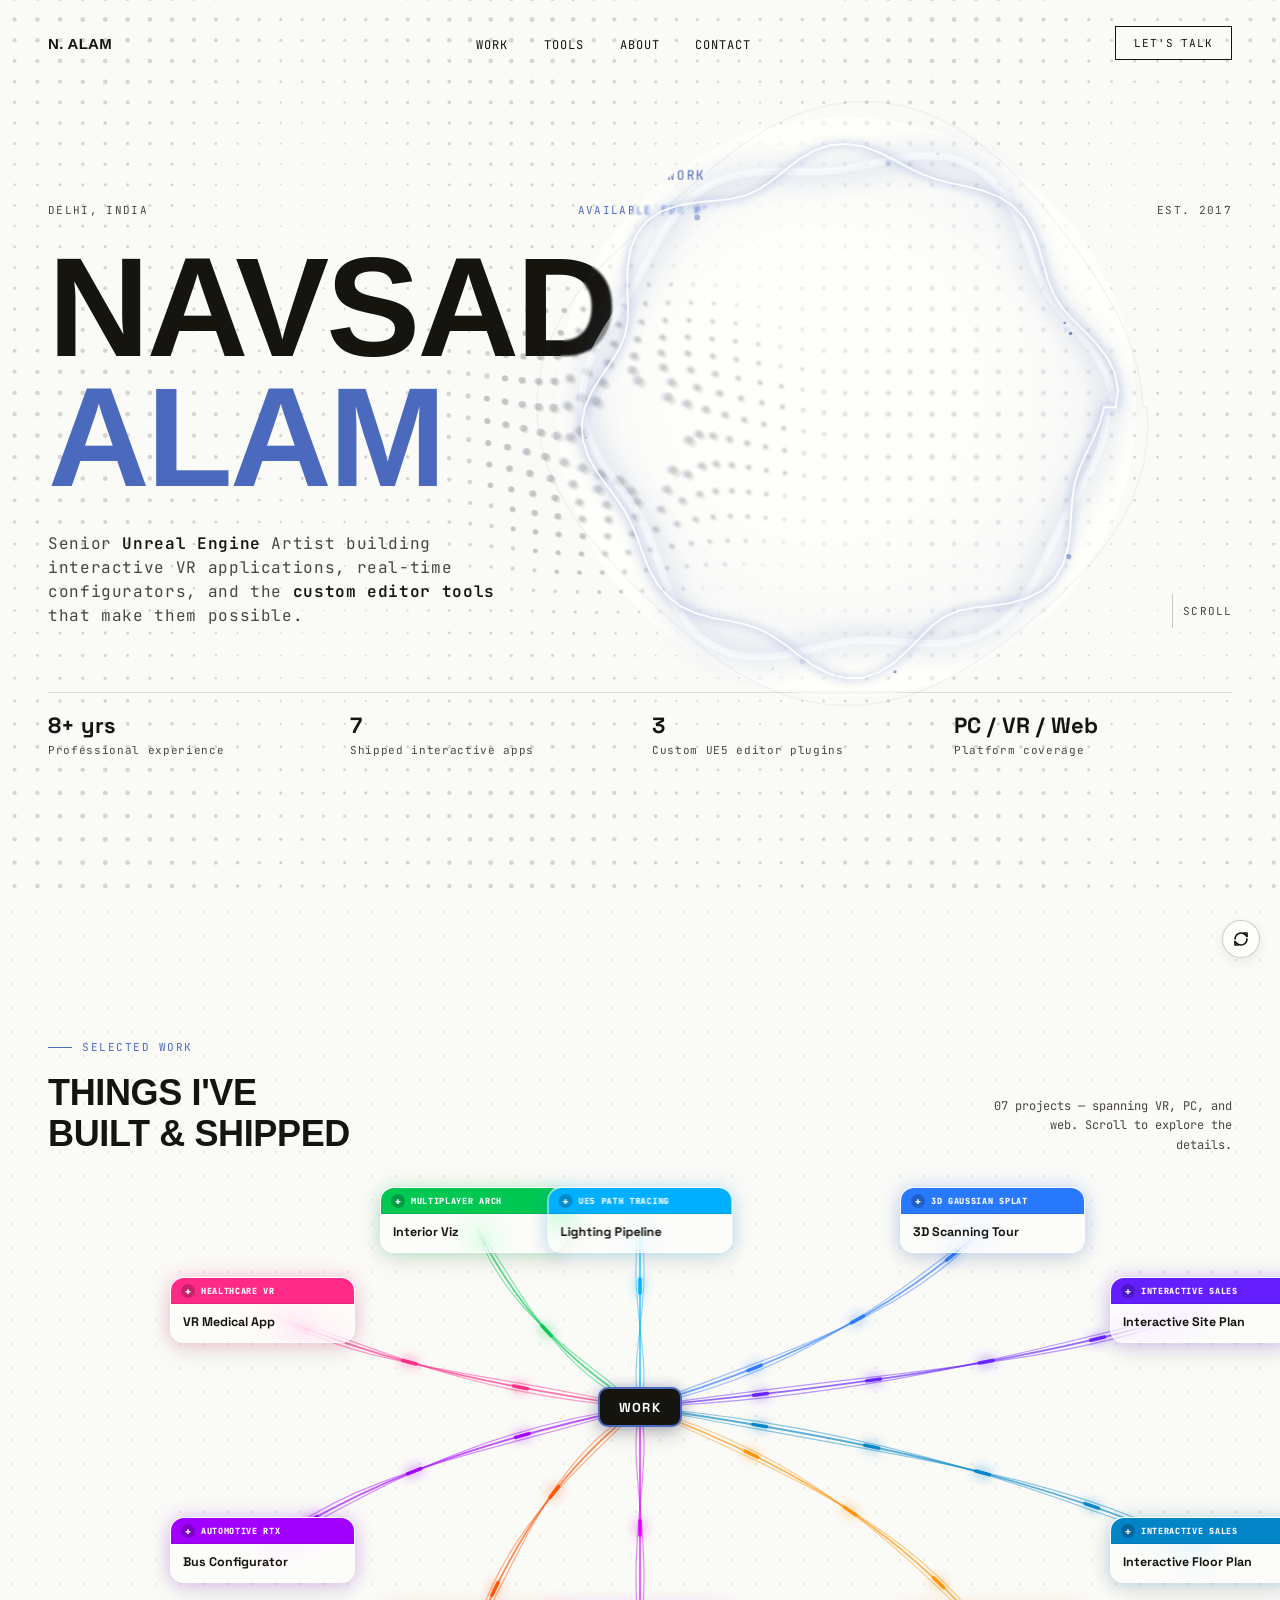
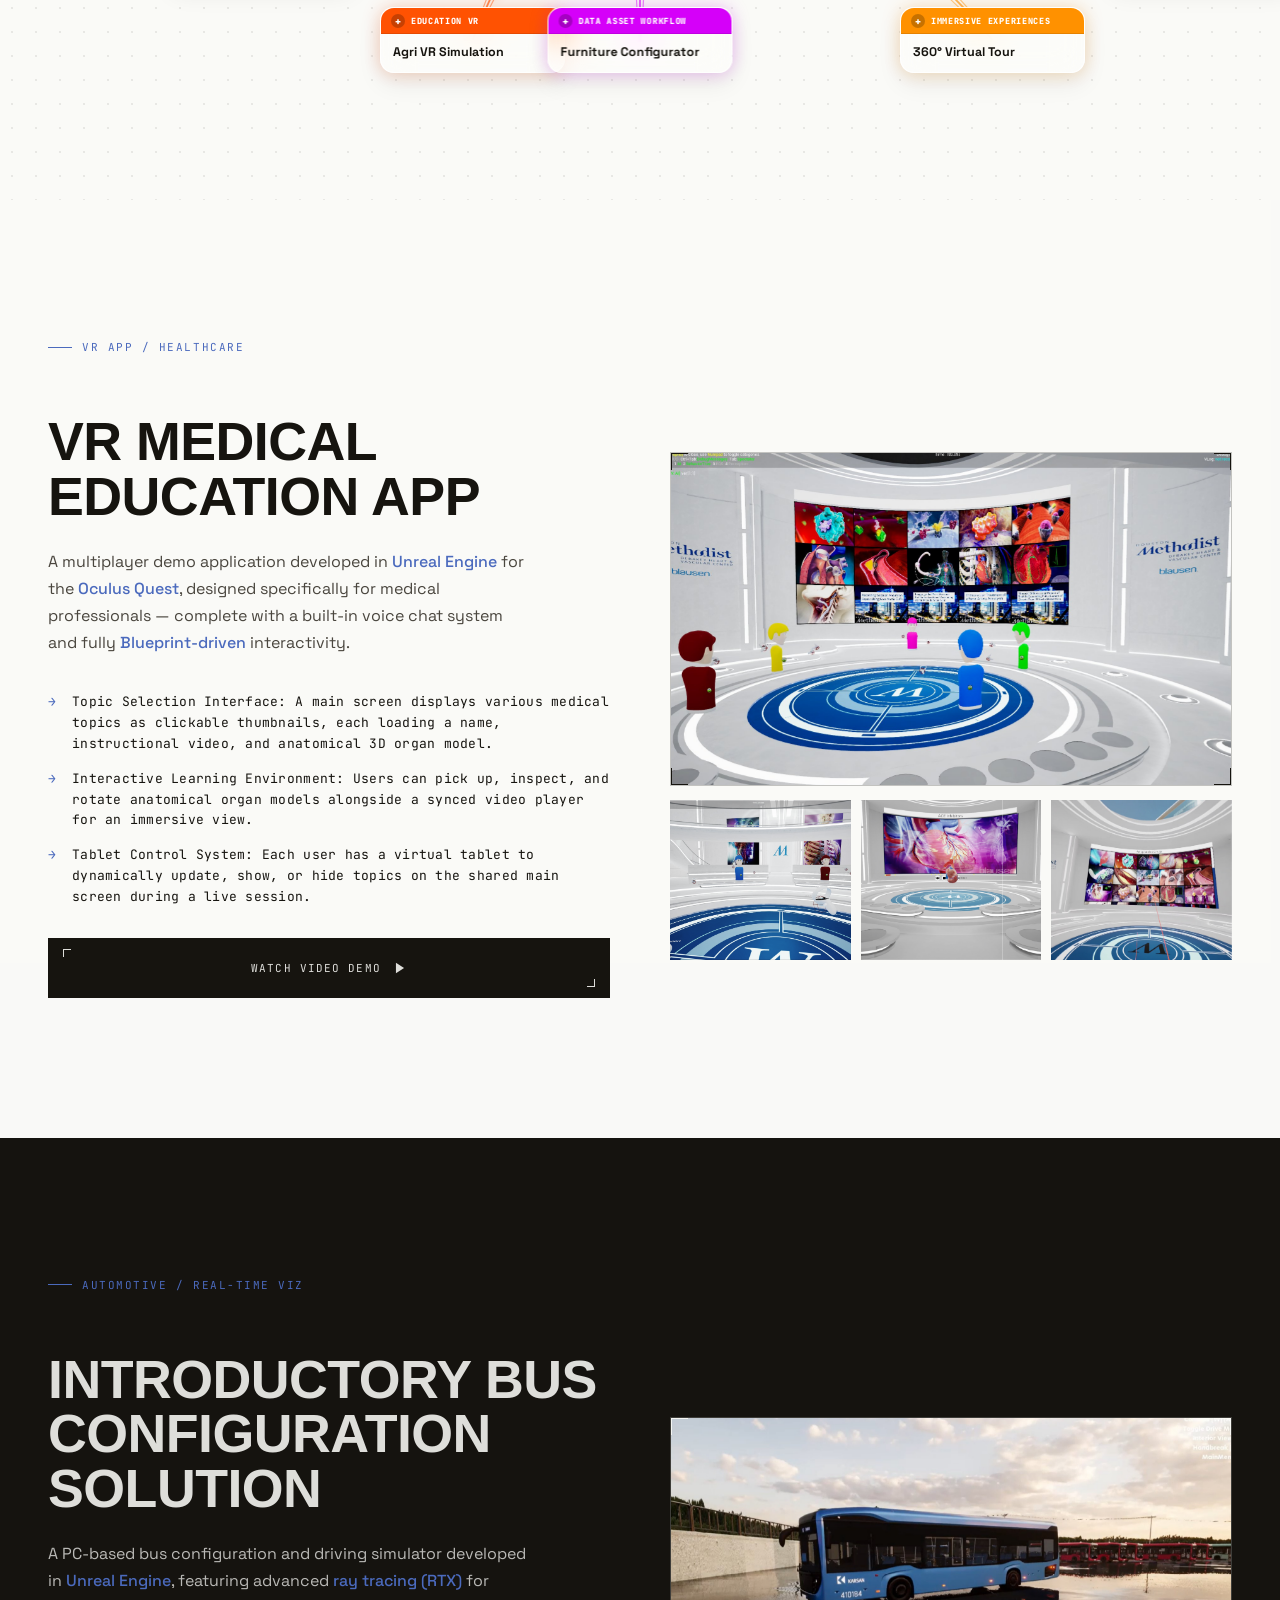
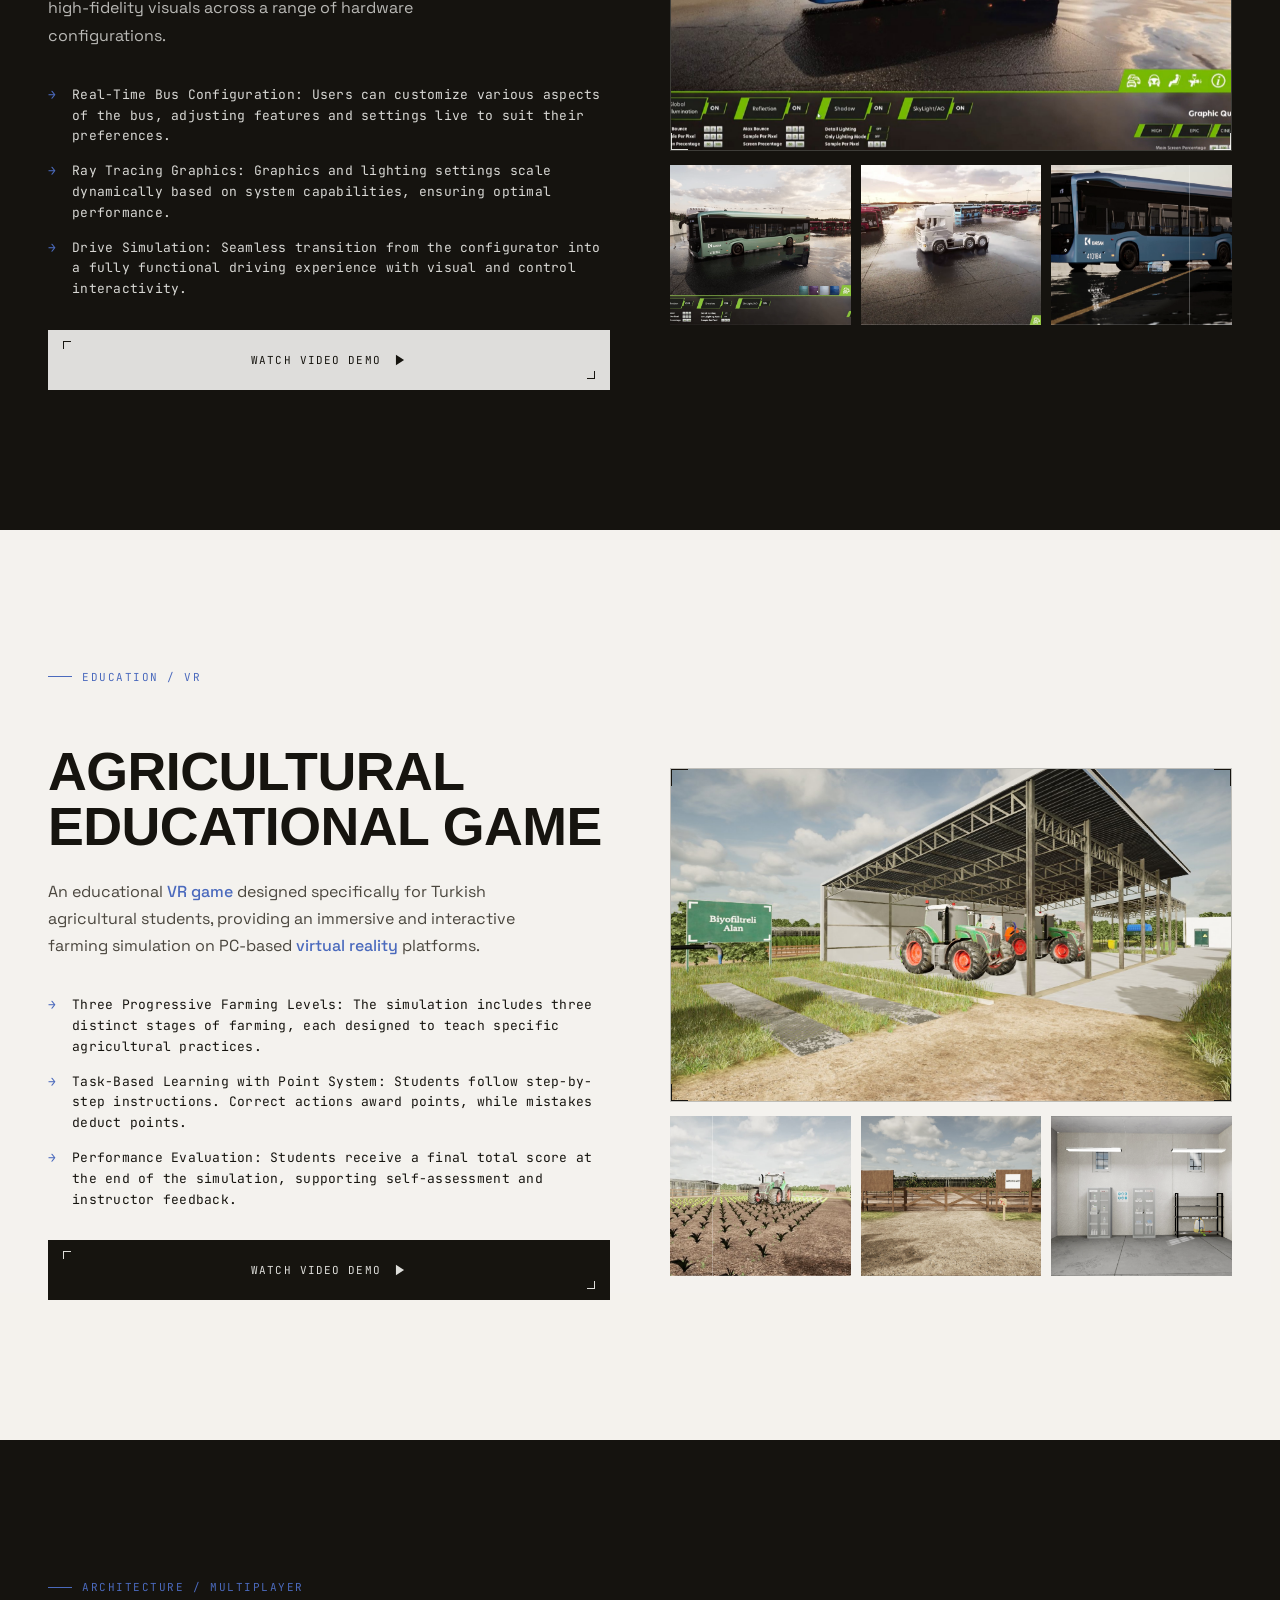
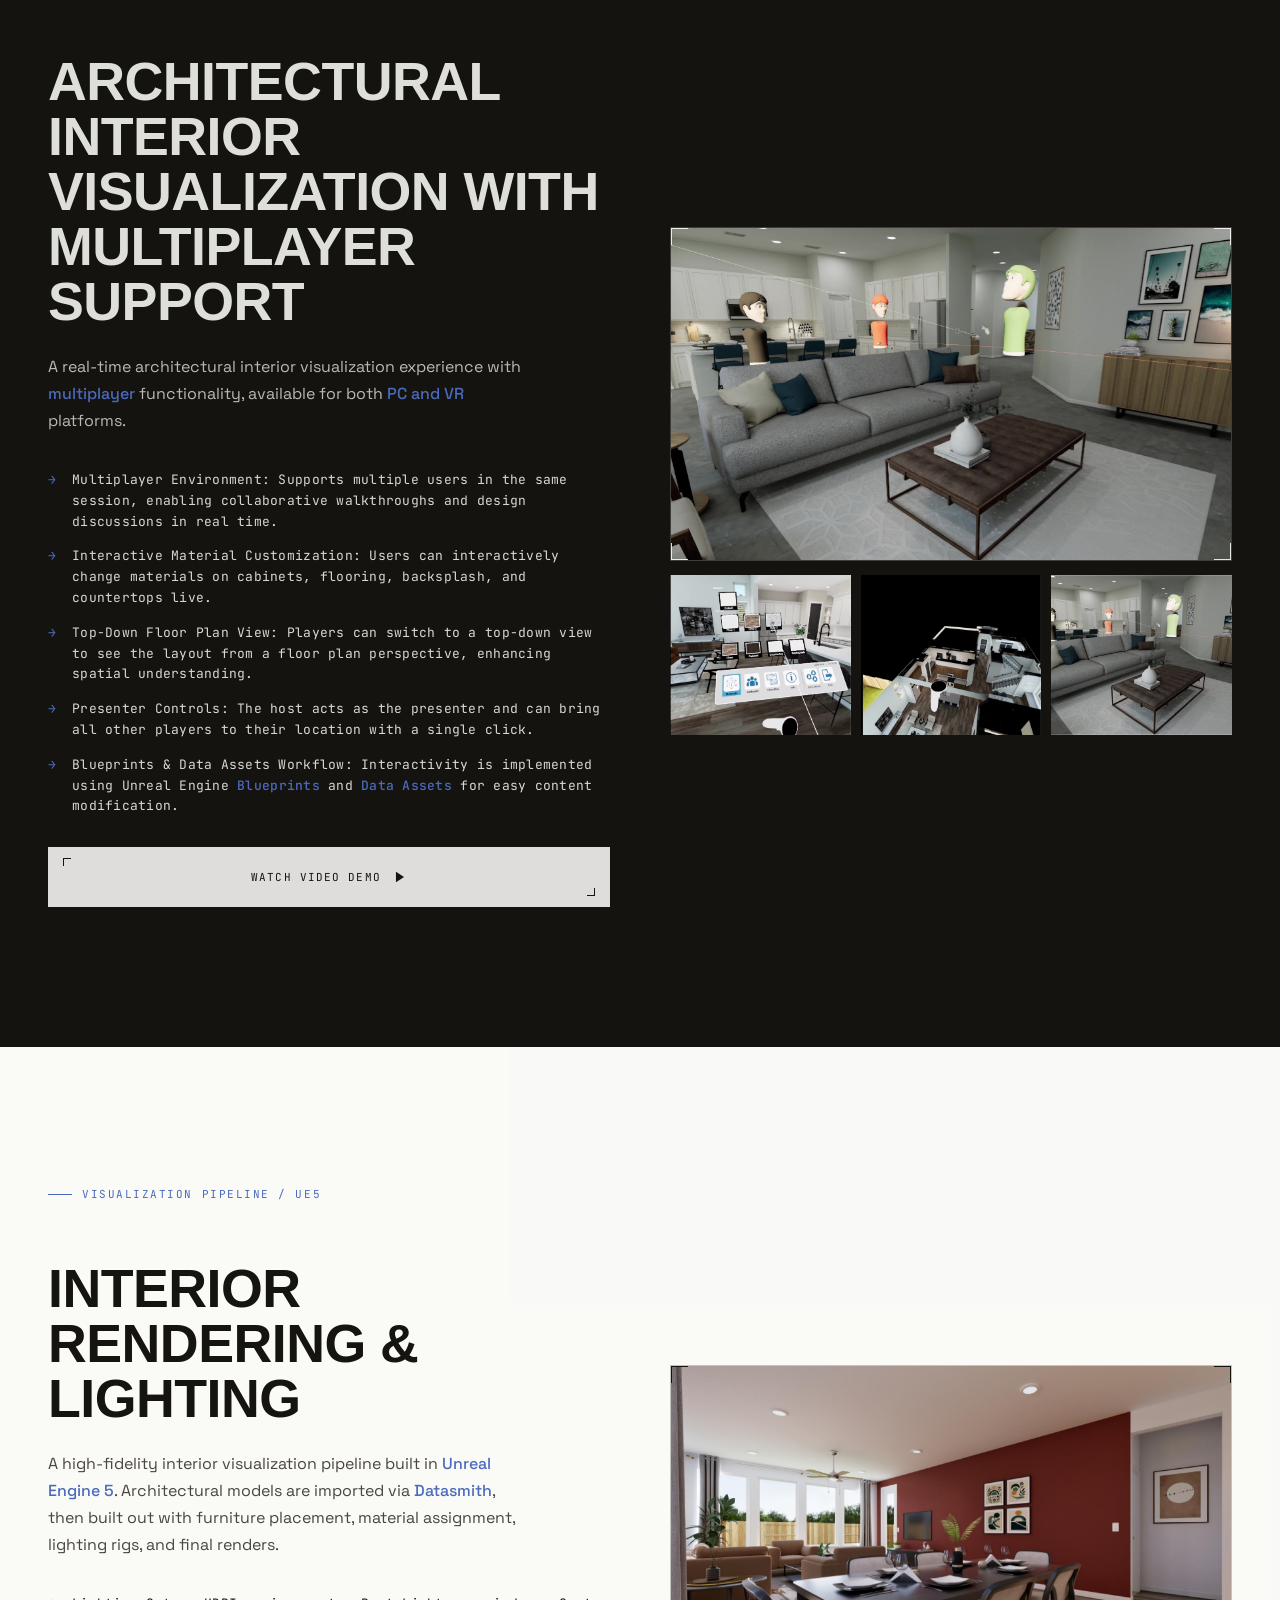
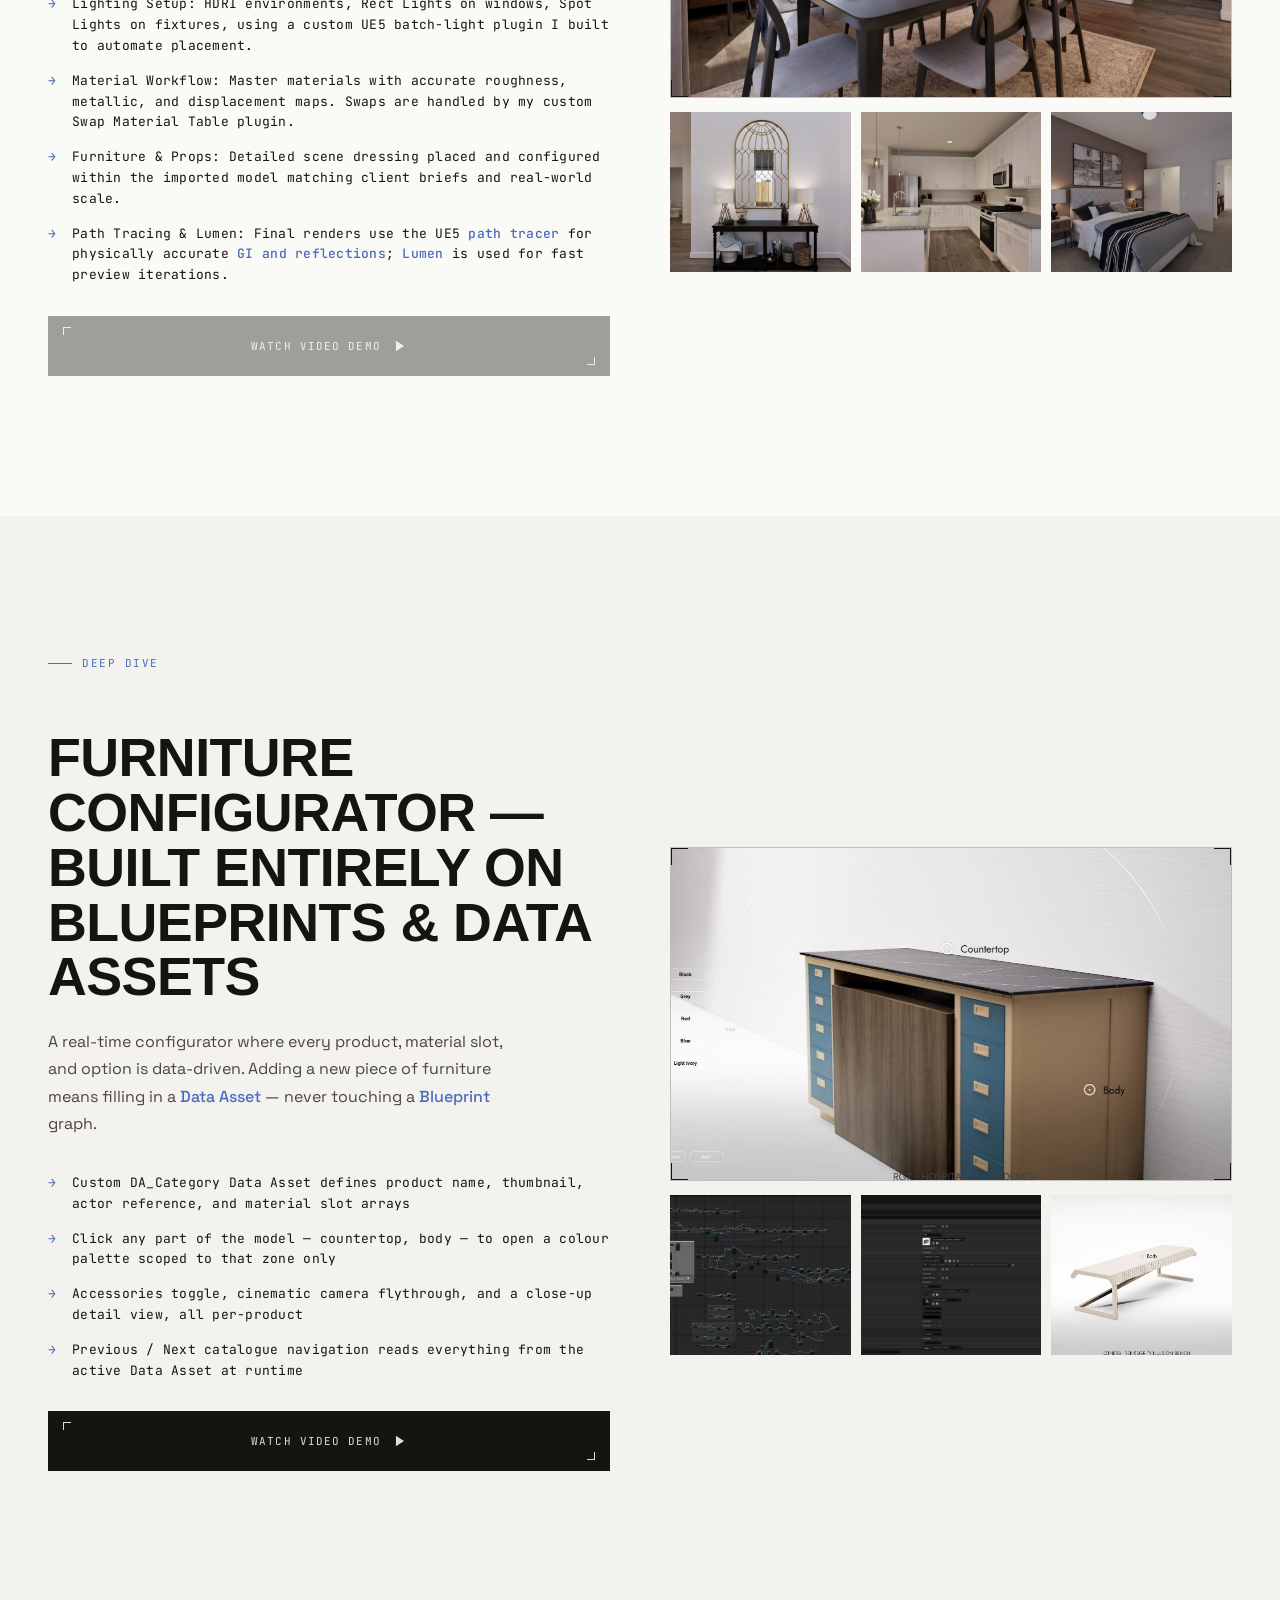
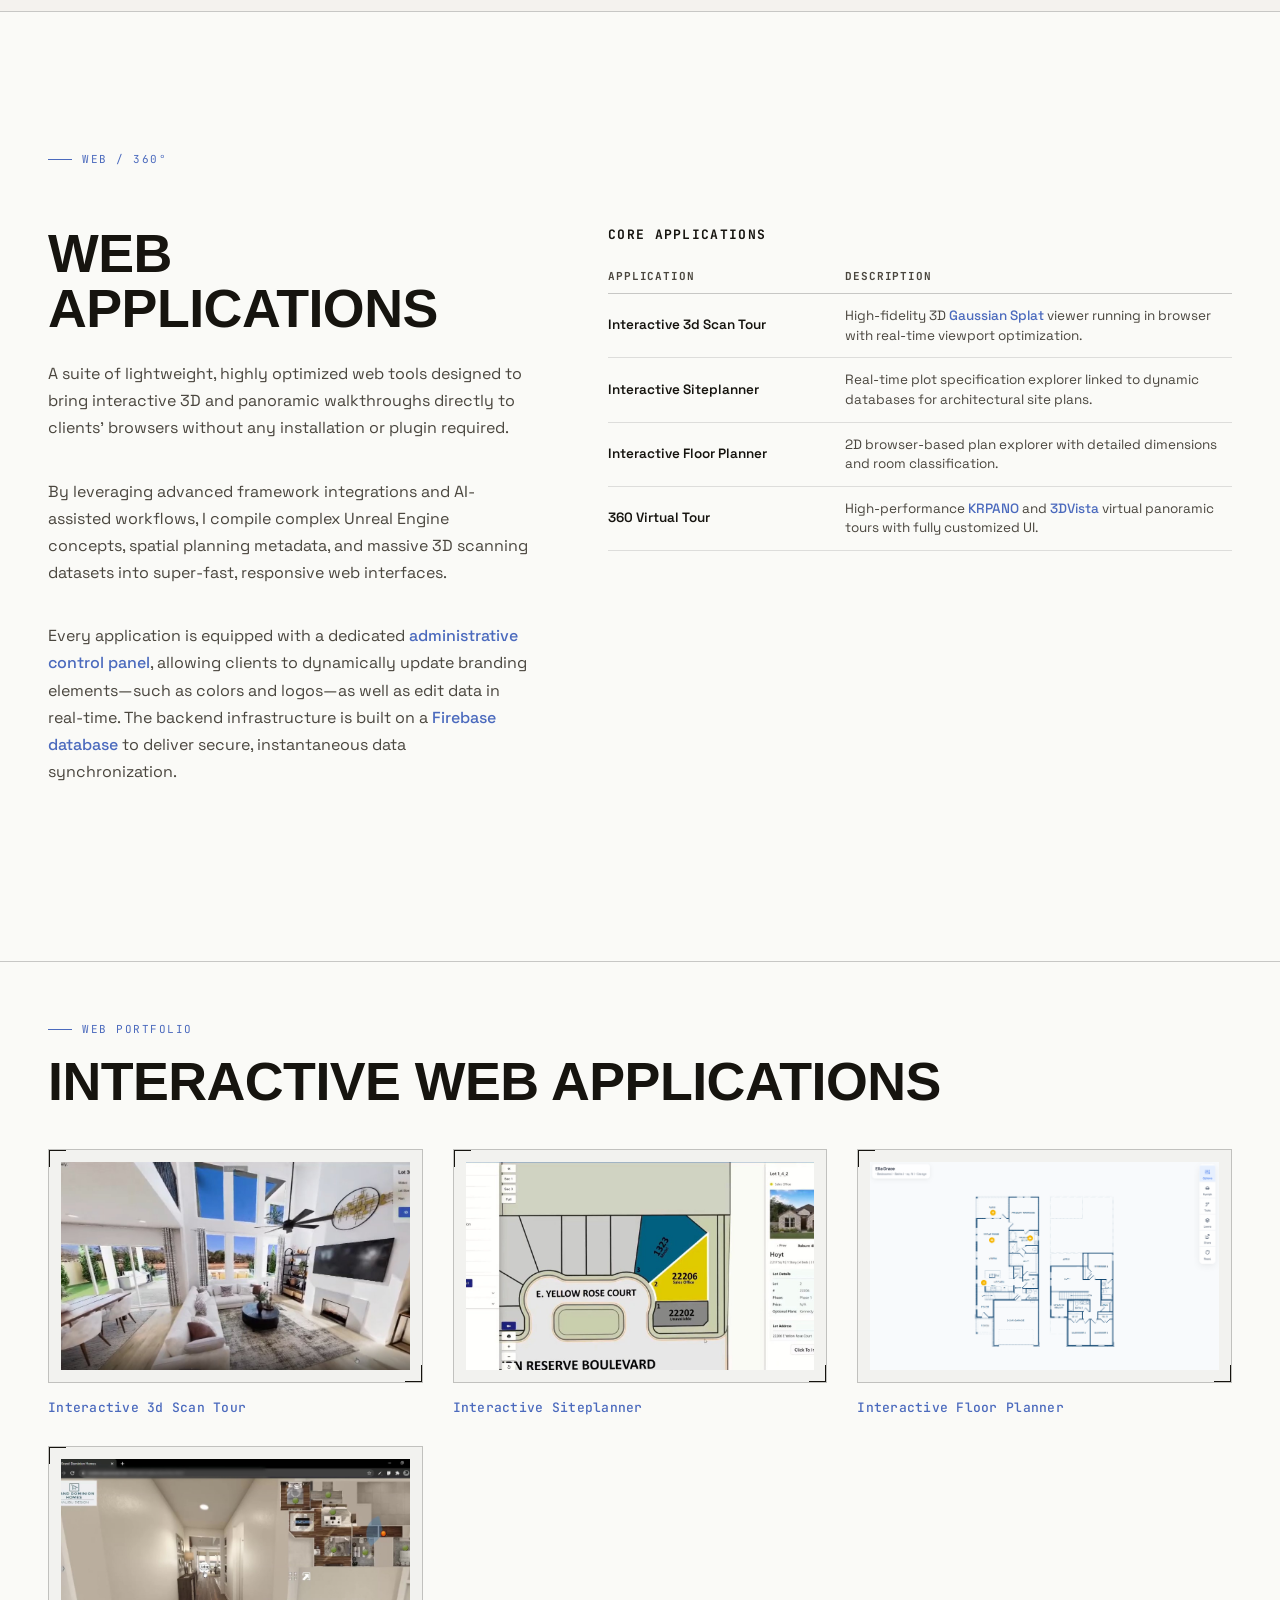
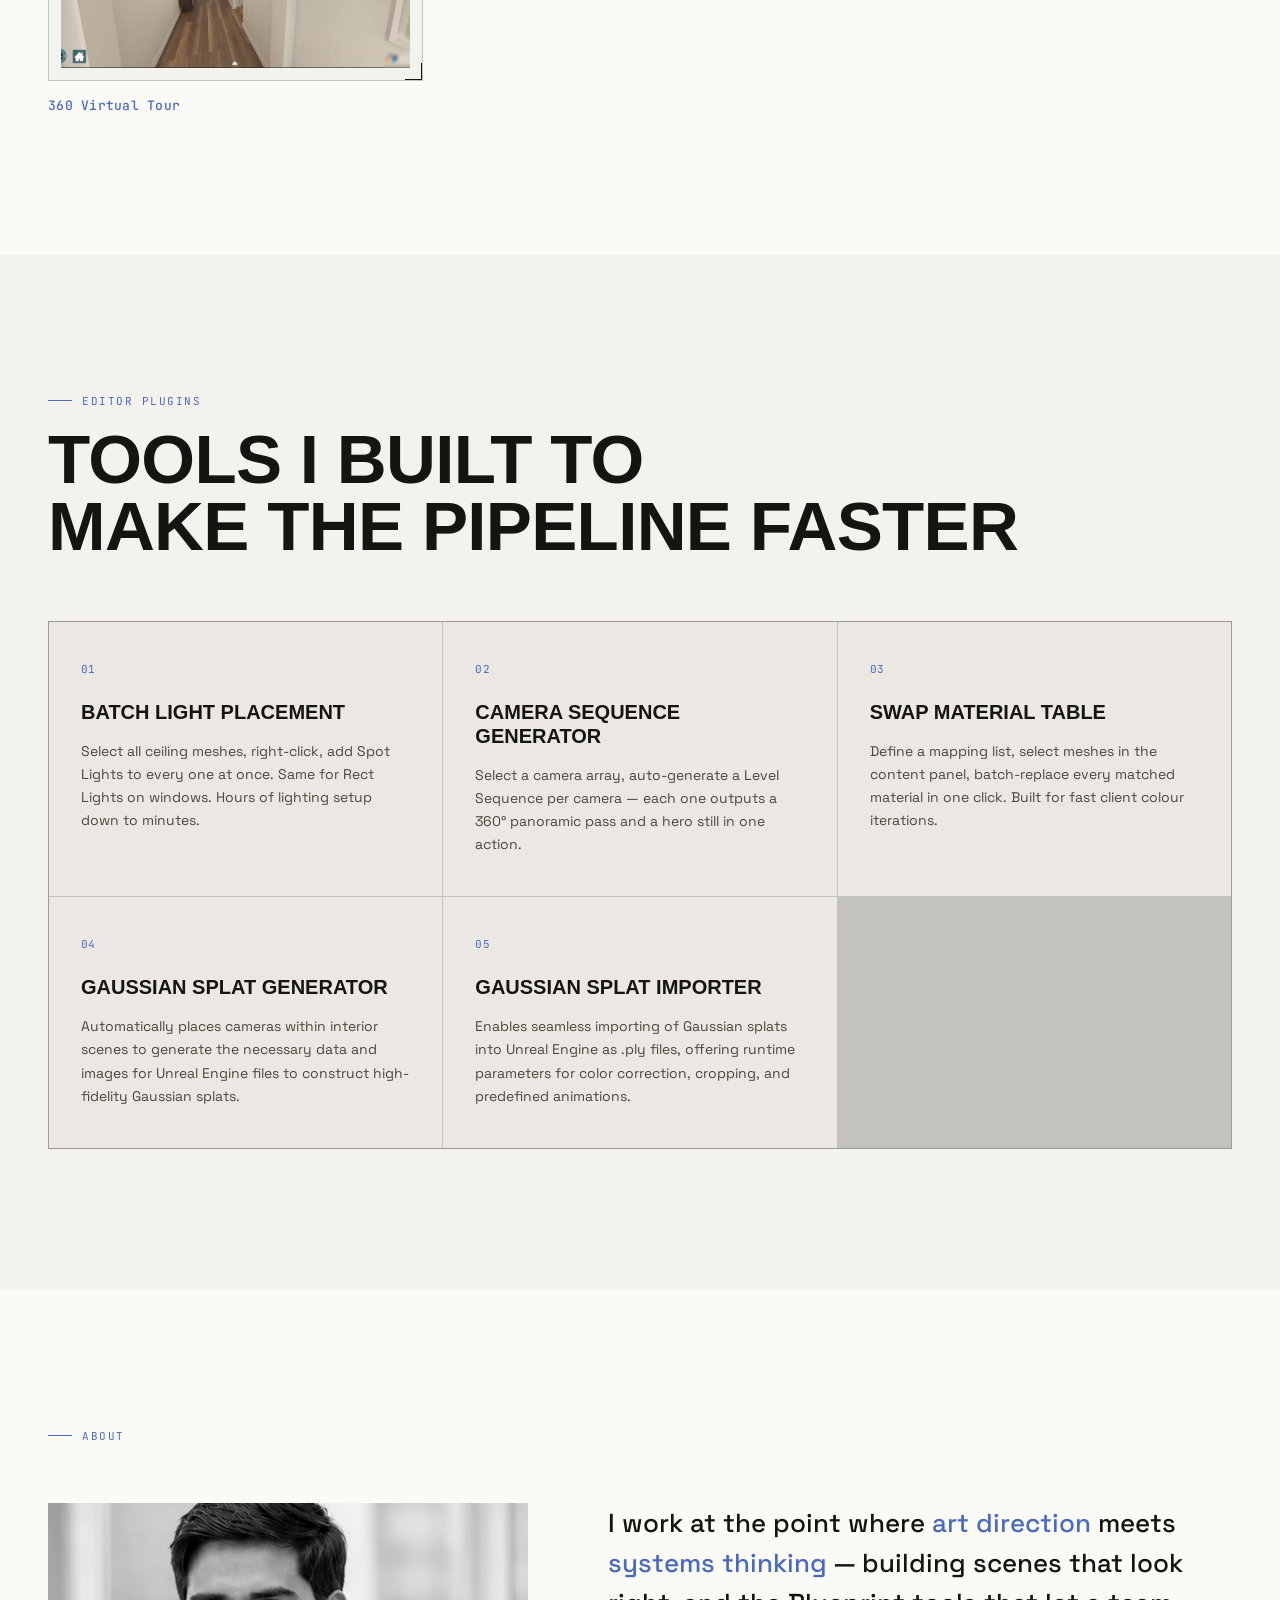
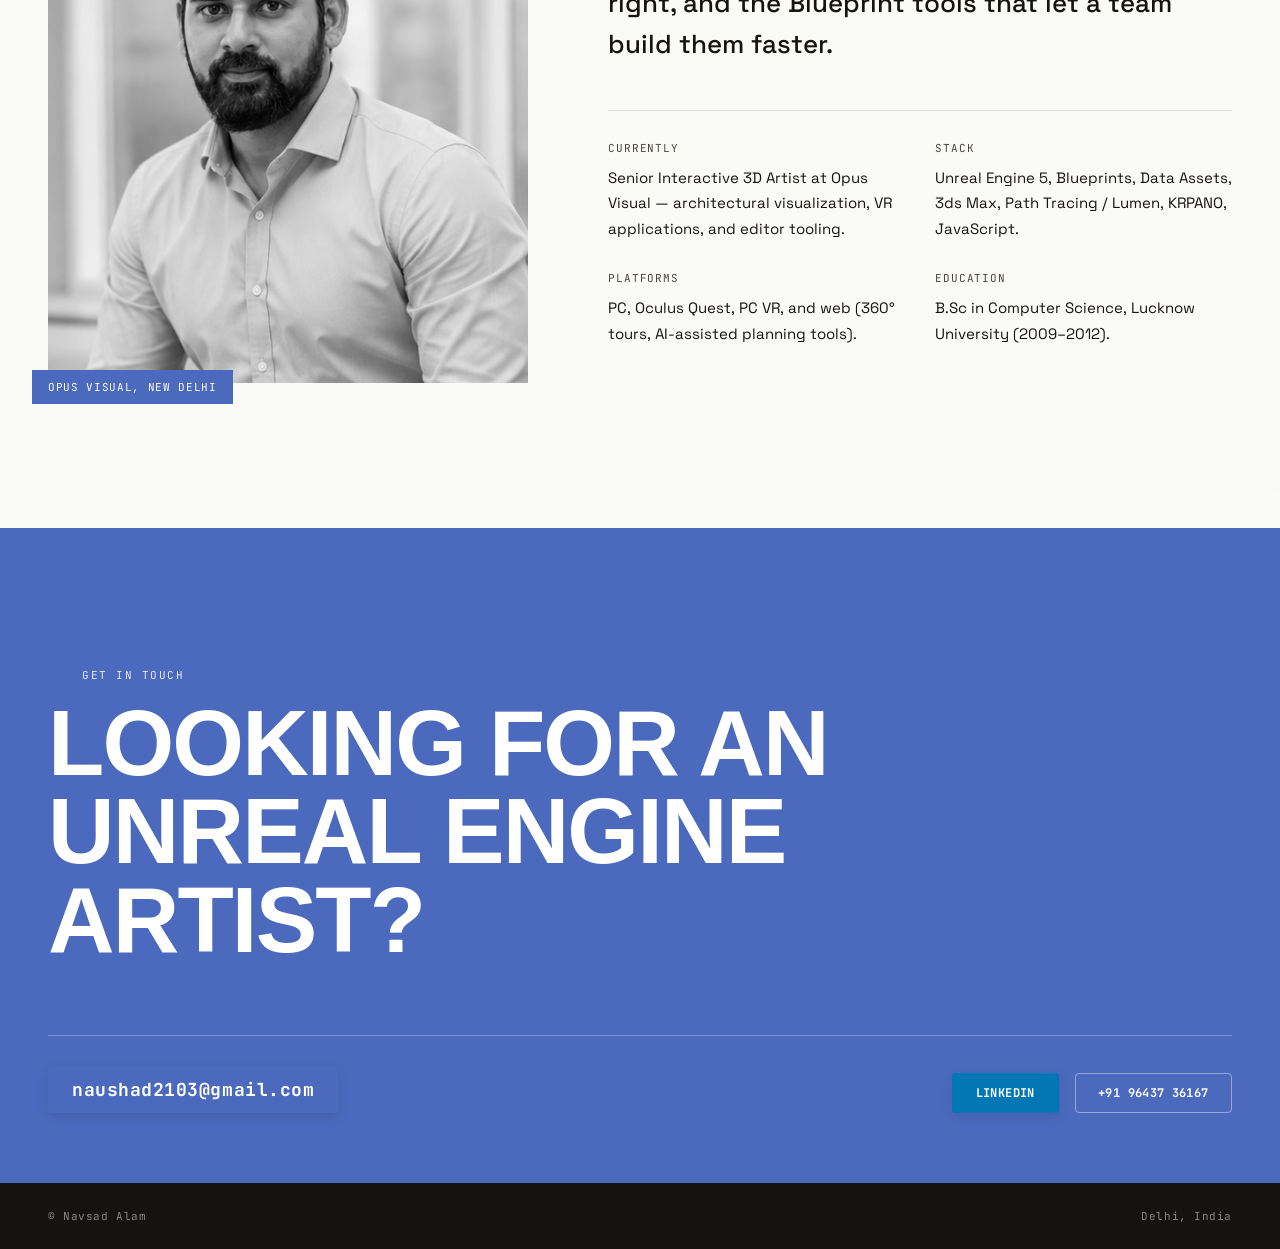
==== commit cd752ed5: "Update project node cards to frosted glassmorphism with specular white rim highlights, 16px backdrop" ====
--- a/index.html
+++ b/index.html
@@ -1340,25 +1340,31 @@
   to { stroke-dashoffset: 0px; }
 }
 
-/* Dark Glass Cards & Matching Wire Glows */
+/* Authentic Frosted Glassmorphism with Specular Rim & Glowing Auras */
 .node-card.project-node {
   width: 185px;
-  background: rgba(15, 23, 42, 0.88);
-  backdrop-filter: blur(14px) saturate(180%);
-  -webkit-backdrop-filter: blur(14px) saturate(180%);
-  border: 1.5px solid var(--card-accent, #4B6ABD);
-  border-radius: 12px;
-  box-shadow: 0 8px 24px rgba(0, 0, 0, 0.35), 0 0 16px var(--card-glow, rgba(75, 106, 189, 0.2));
+  background: rgba(255, 255, 255, 0.45);
+  backdrop-filter: blur(16px) saturate(200%);
+  -webkit-backdrop-filter: blur(16px) saturate(200%);
+  border: 1.5px solid rgba(255, 255, 255, 0.75);
+  border-radius: 14px;
+  box-shadow: 
+    inset 0 1px 1px rgba(255, 255, 255, 0.9),
+    0 10px 25px rgba(22, 20, 15, 0.08),
+    0 0 18px var(--card-glow, rgba(75, 106, 189, 0.2));
   transition: all 0.3s var(--ease);
   overflow: hidden;
 }
 .node-card.project-node:hover {
   border-color: var(--card-accent, #4B6ABD);
-  box-shadow: 0 12px 30px rgba(0, 0, 0, 0.5), 0 0 25px var(--card-glow, rgba(75, 106, 189, 0.45));
+  box-shadow: 
+    inset 0 1px 1px rgba(255, 255, 255, 1),
+    0 14px 32px rgba(22, 20, 15, 0.12),
+    0 0 25px var(--card-glow, rgba(75, 106, 189, 0.4));
   transform: translateY(-3px) scale(1.02);
 }
 .node-glass-badge {
-  padding: 5px 10px;
+  padding: 6px 10px;
   background: var(--card-accent, #4B6ABD);
   color: #ffffff;
   font-family: 'JetBrains Mono', monospace;
@@ -1369,11 +1375,12 @@
   display: flex;
   align-items: center;
   gap: 6px;
+  box-shadow: inset 0 -1px 0 rgba(0, 0, 0, 0.1);
 }
 .badge-icon {
   width: 14px;
   height: 14px;
-  background: rgba(0, 0, 0, 0.3);
+  background: rgba(0, 0, 0, 0.22);
   border-radius: 50%;
   display: inline-flex;
   align-items: center;
@@ -1389,8 +1396,8 @@
 .node-card-title {
   font-family: 'Space Grotesk', sans-serif;
   font-size: 12.5px;
-  font-weight: 700;
-  color: #ffffff;
+  font-weight: 800;
+  color: #16140F;
   line-height: 1.3;
 }
 
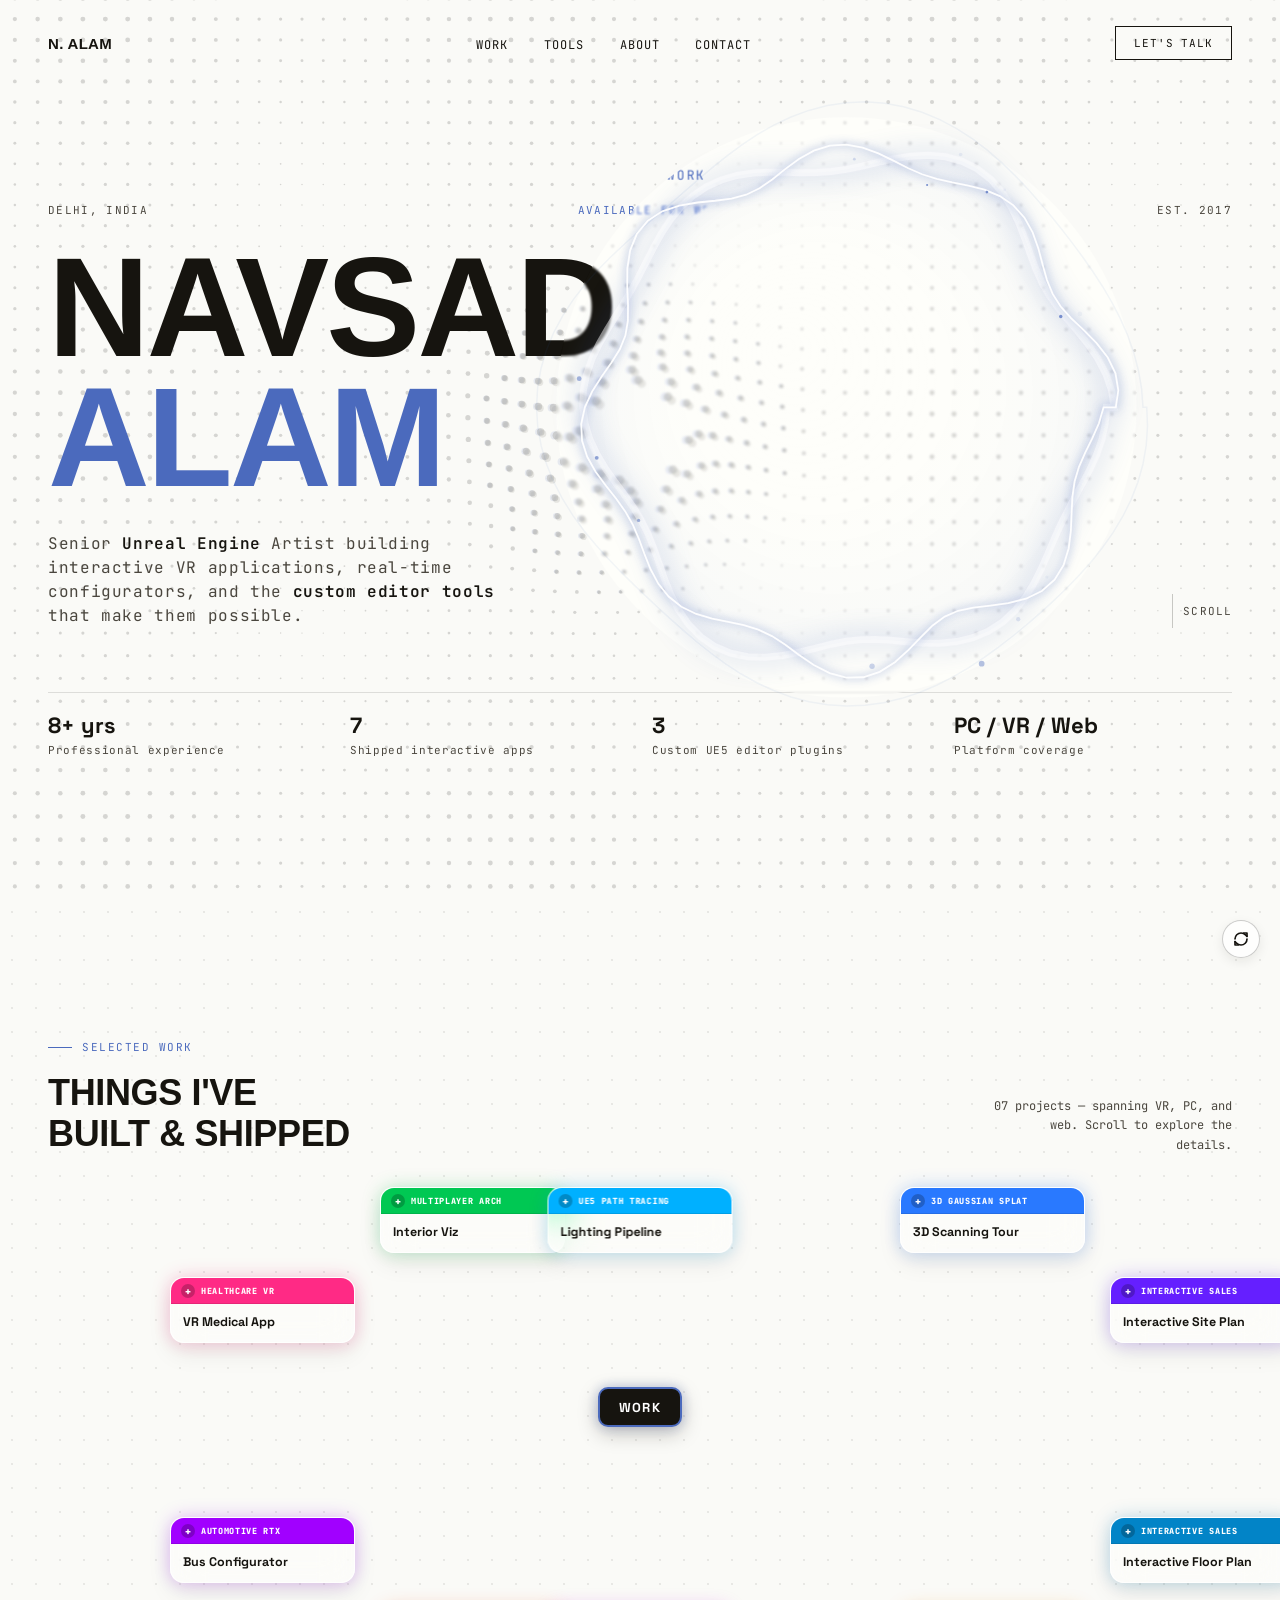
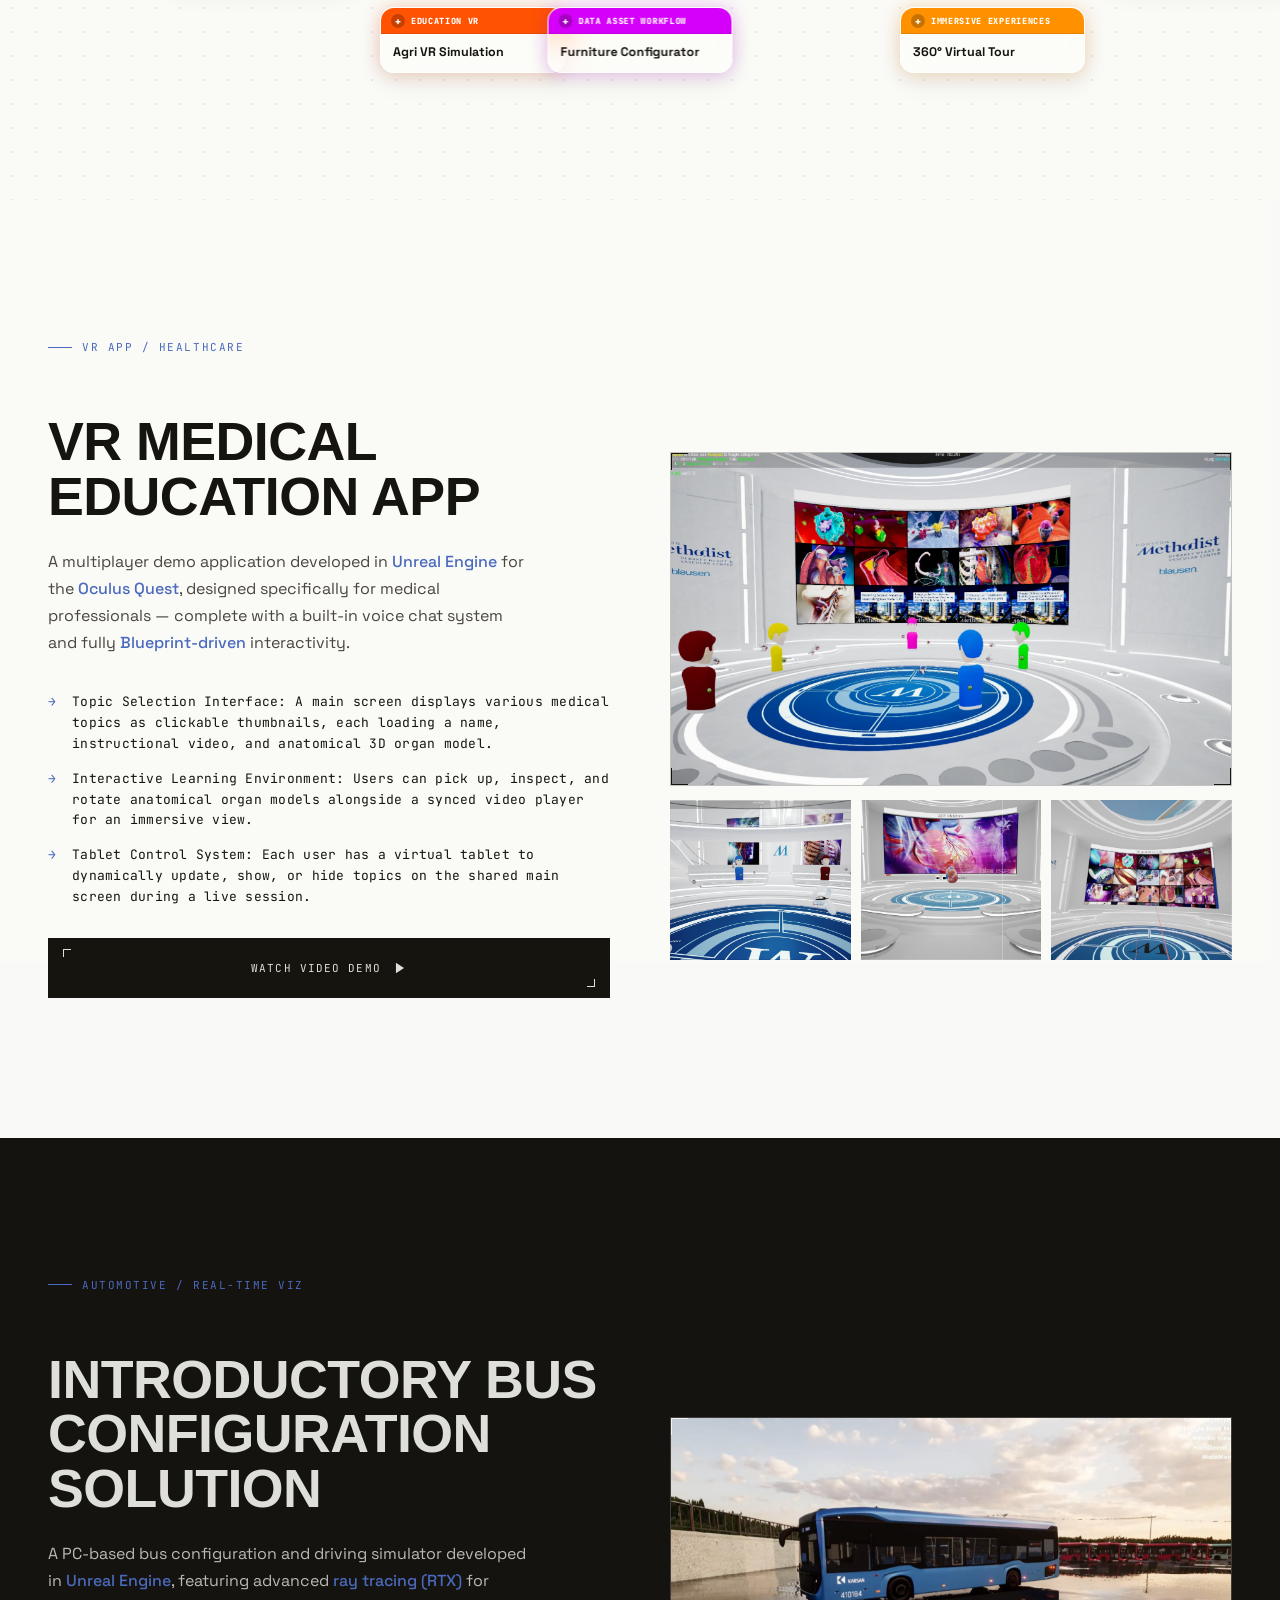
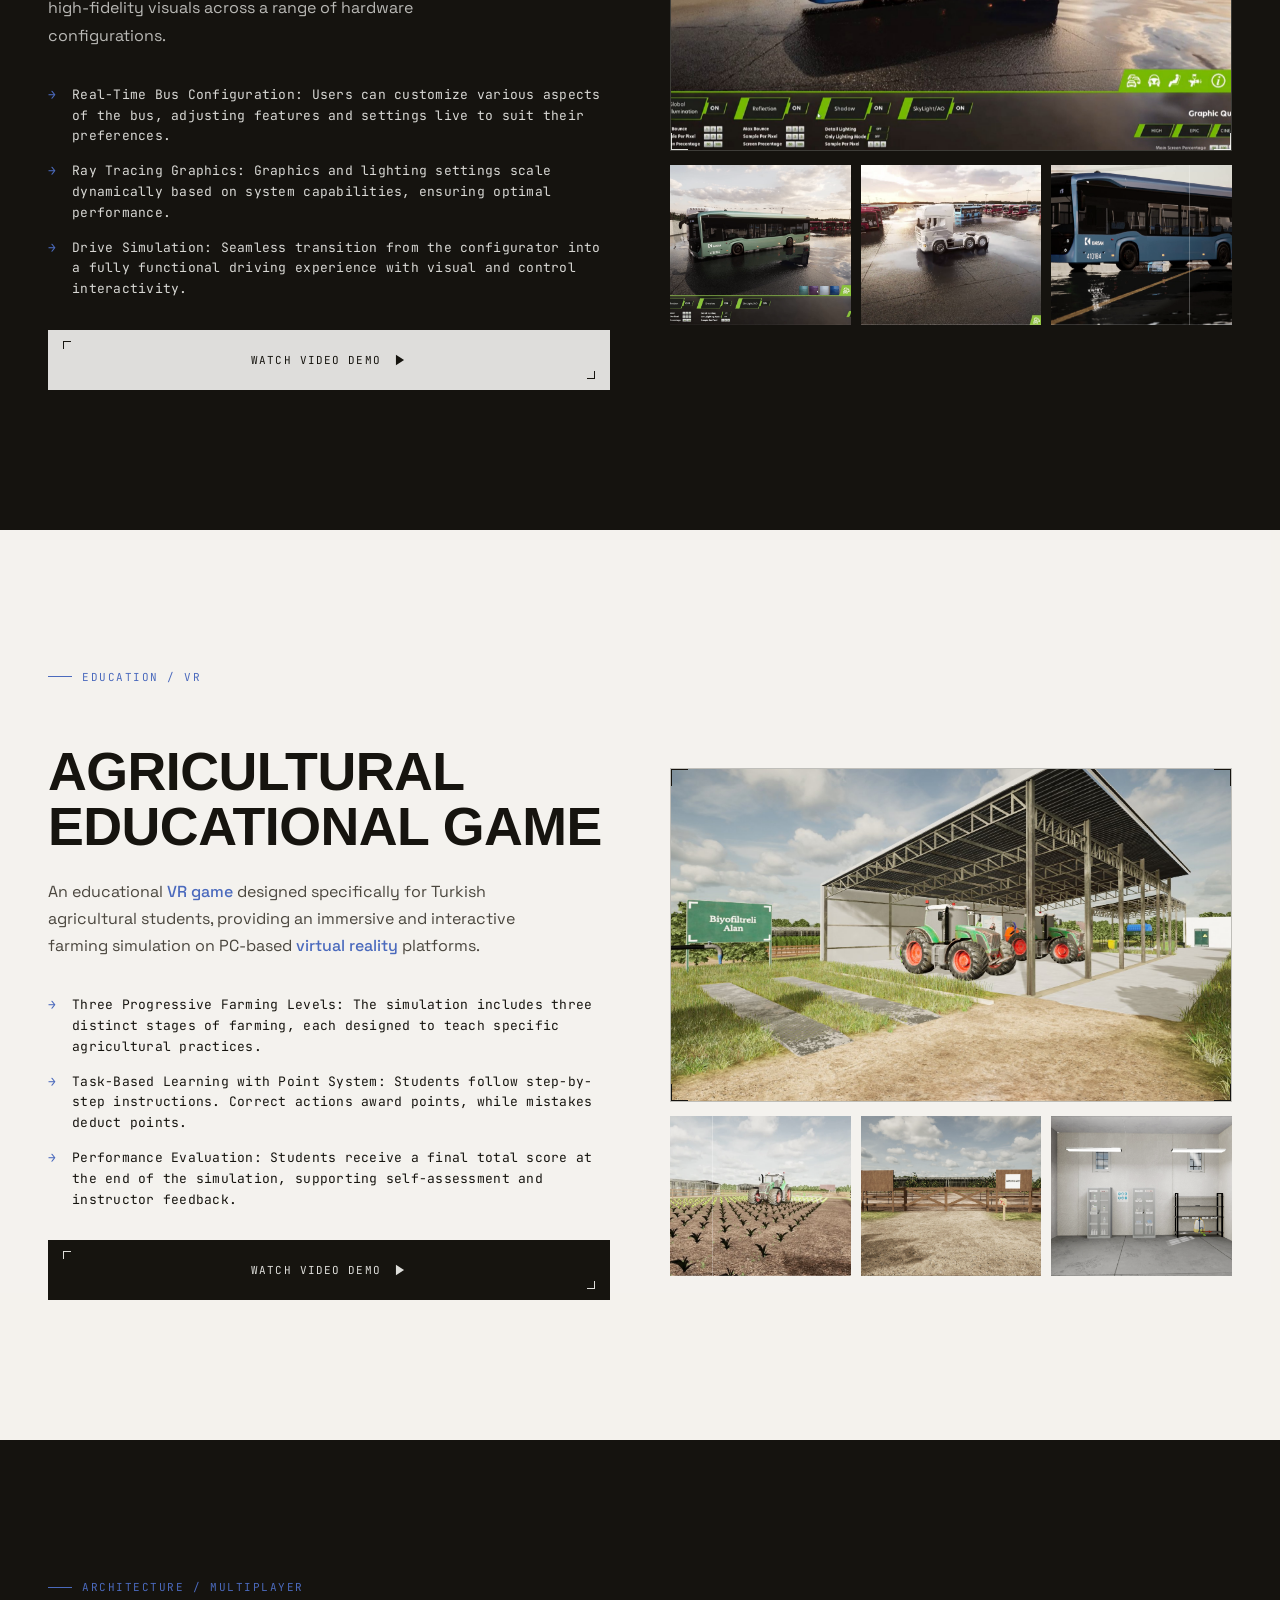
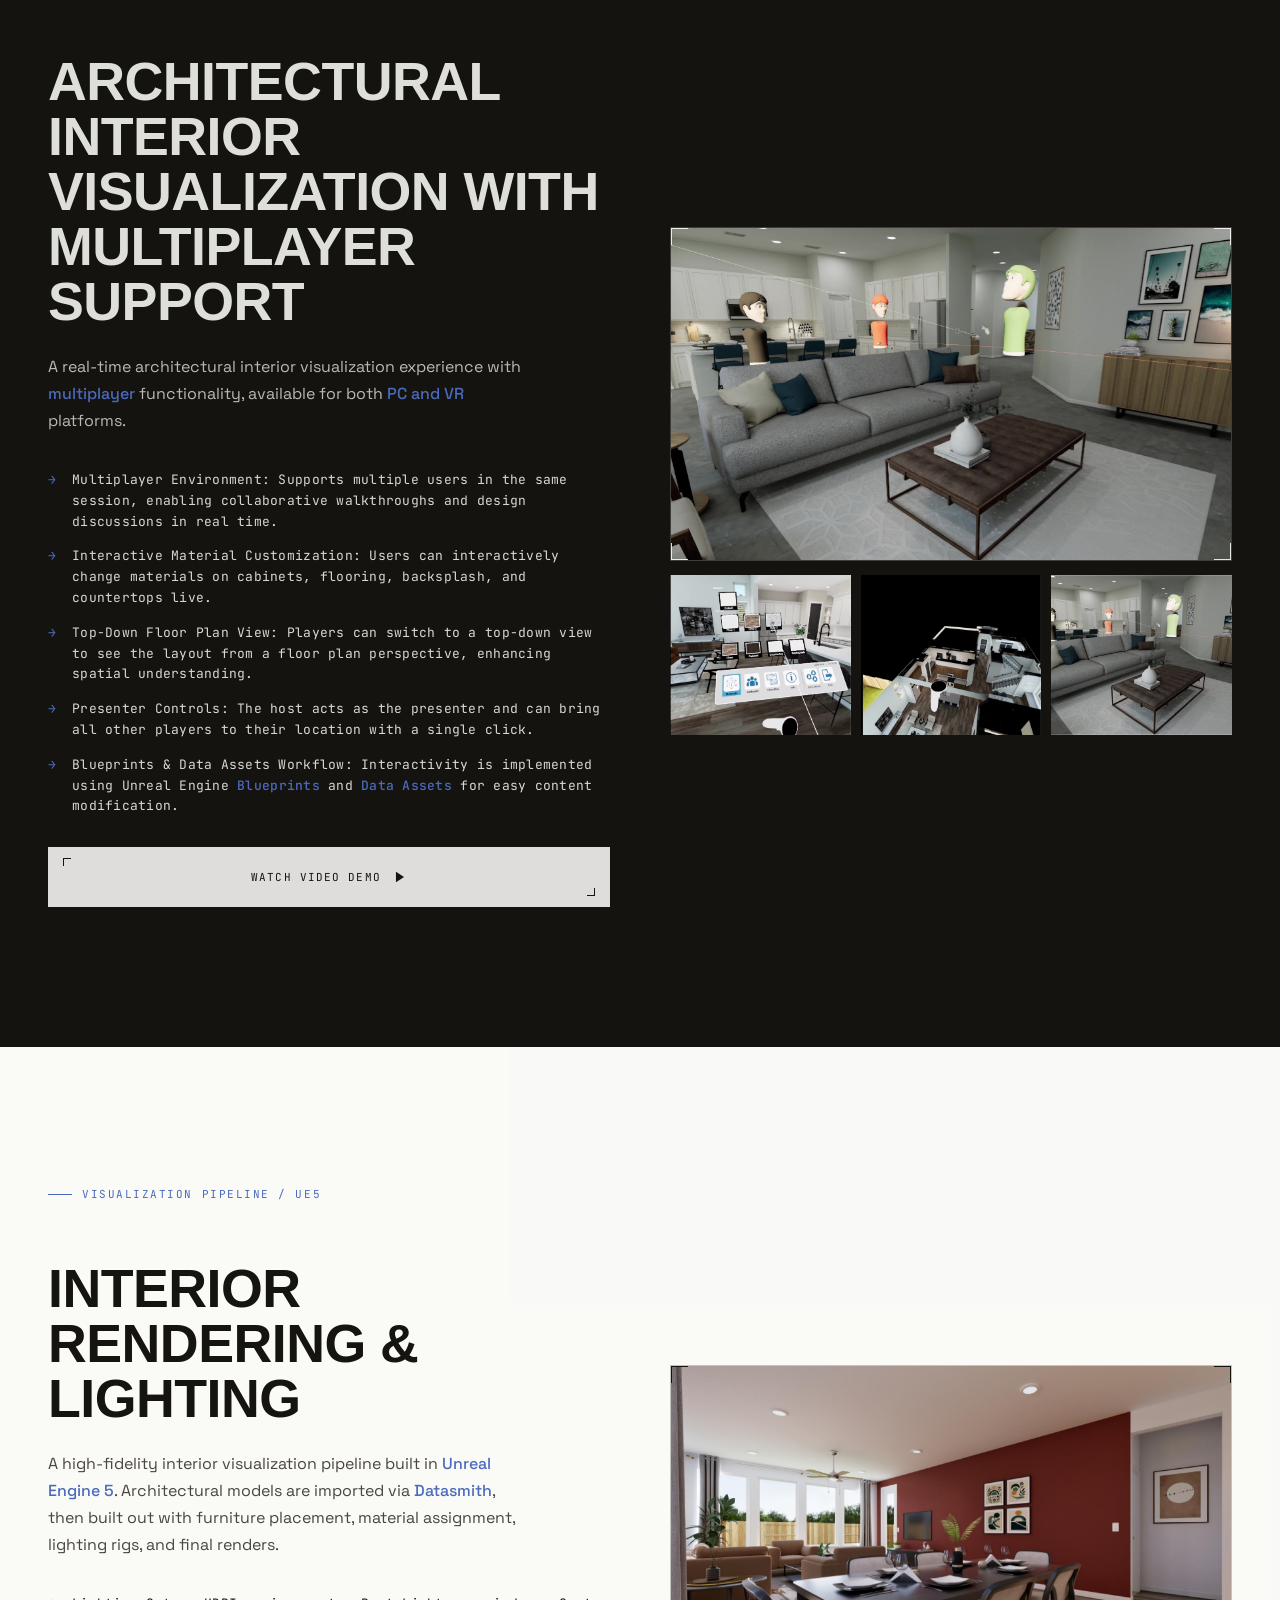
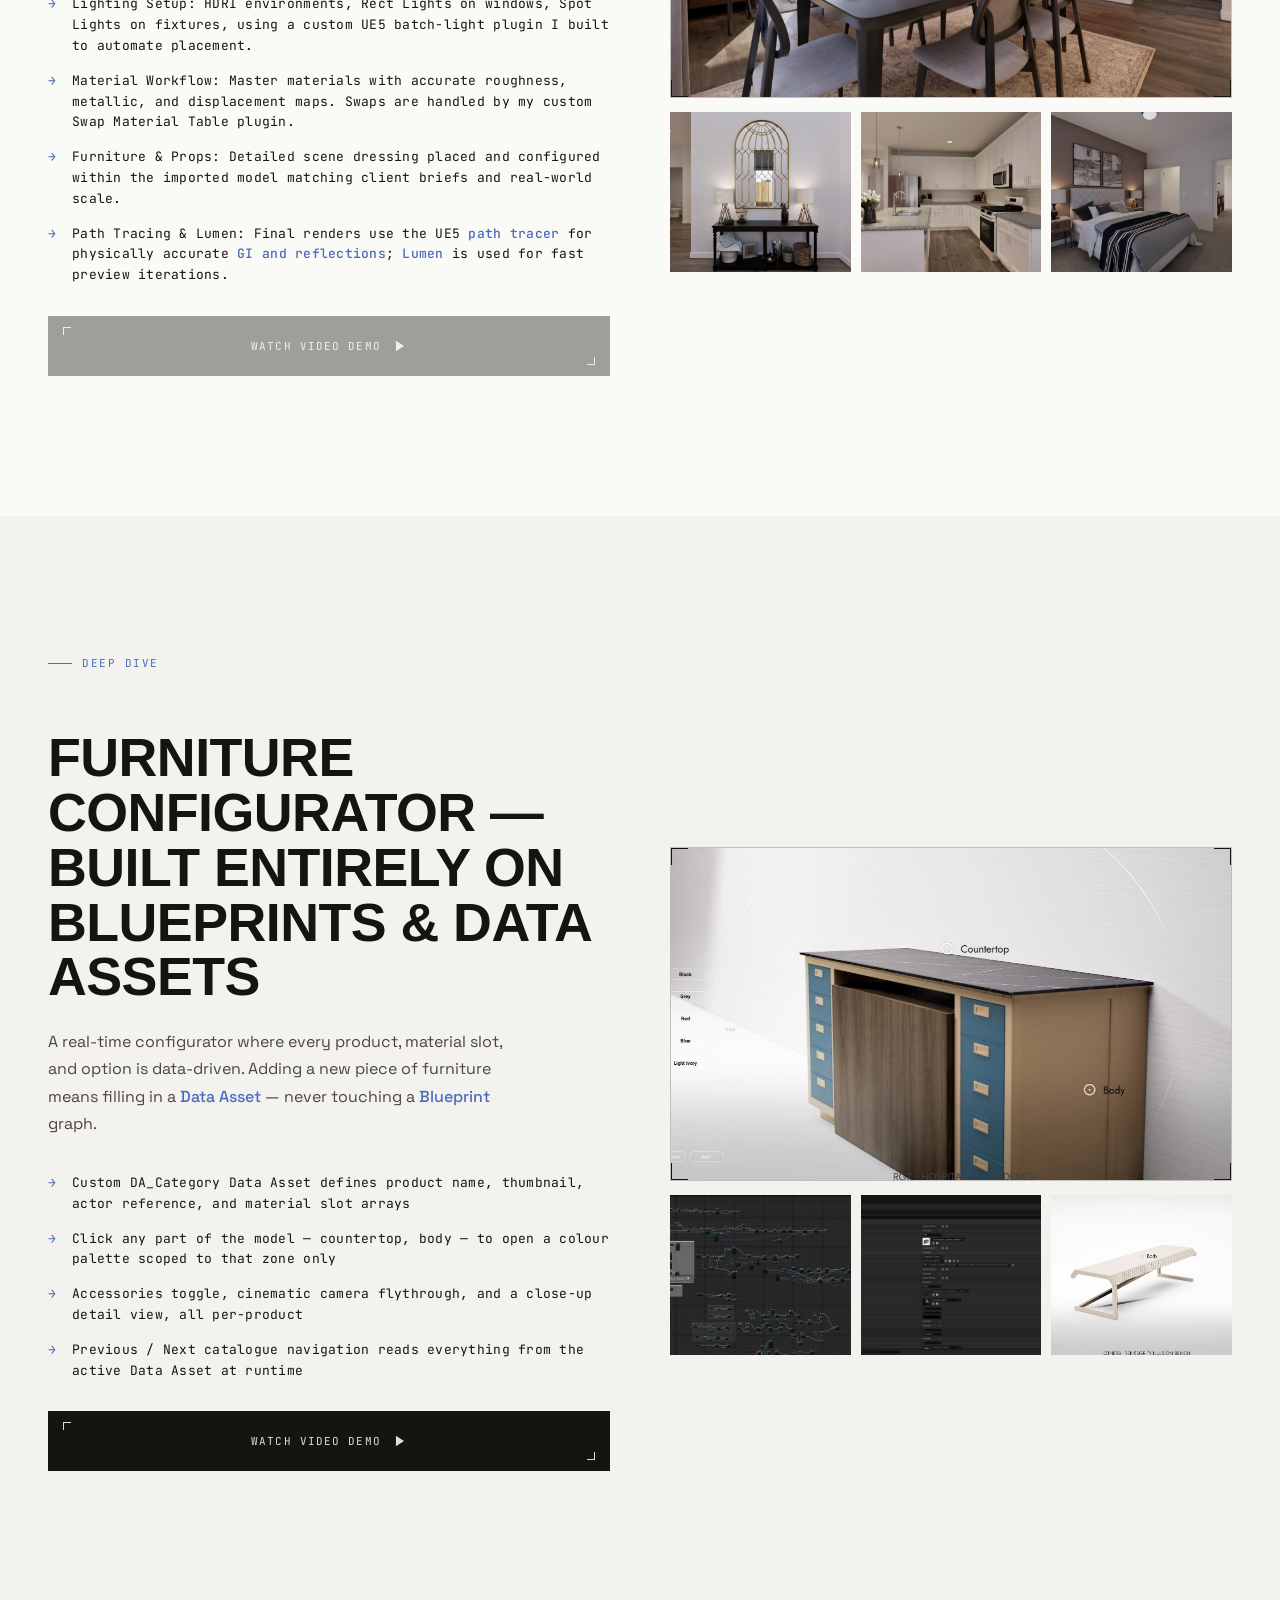
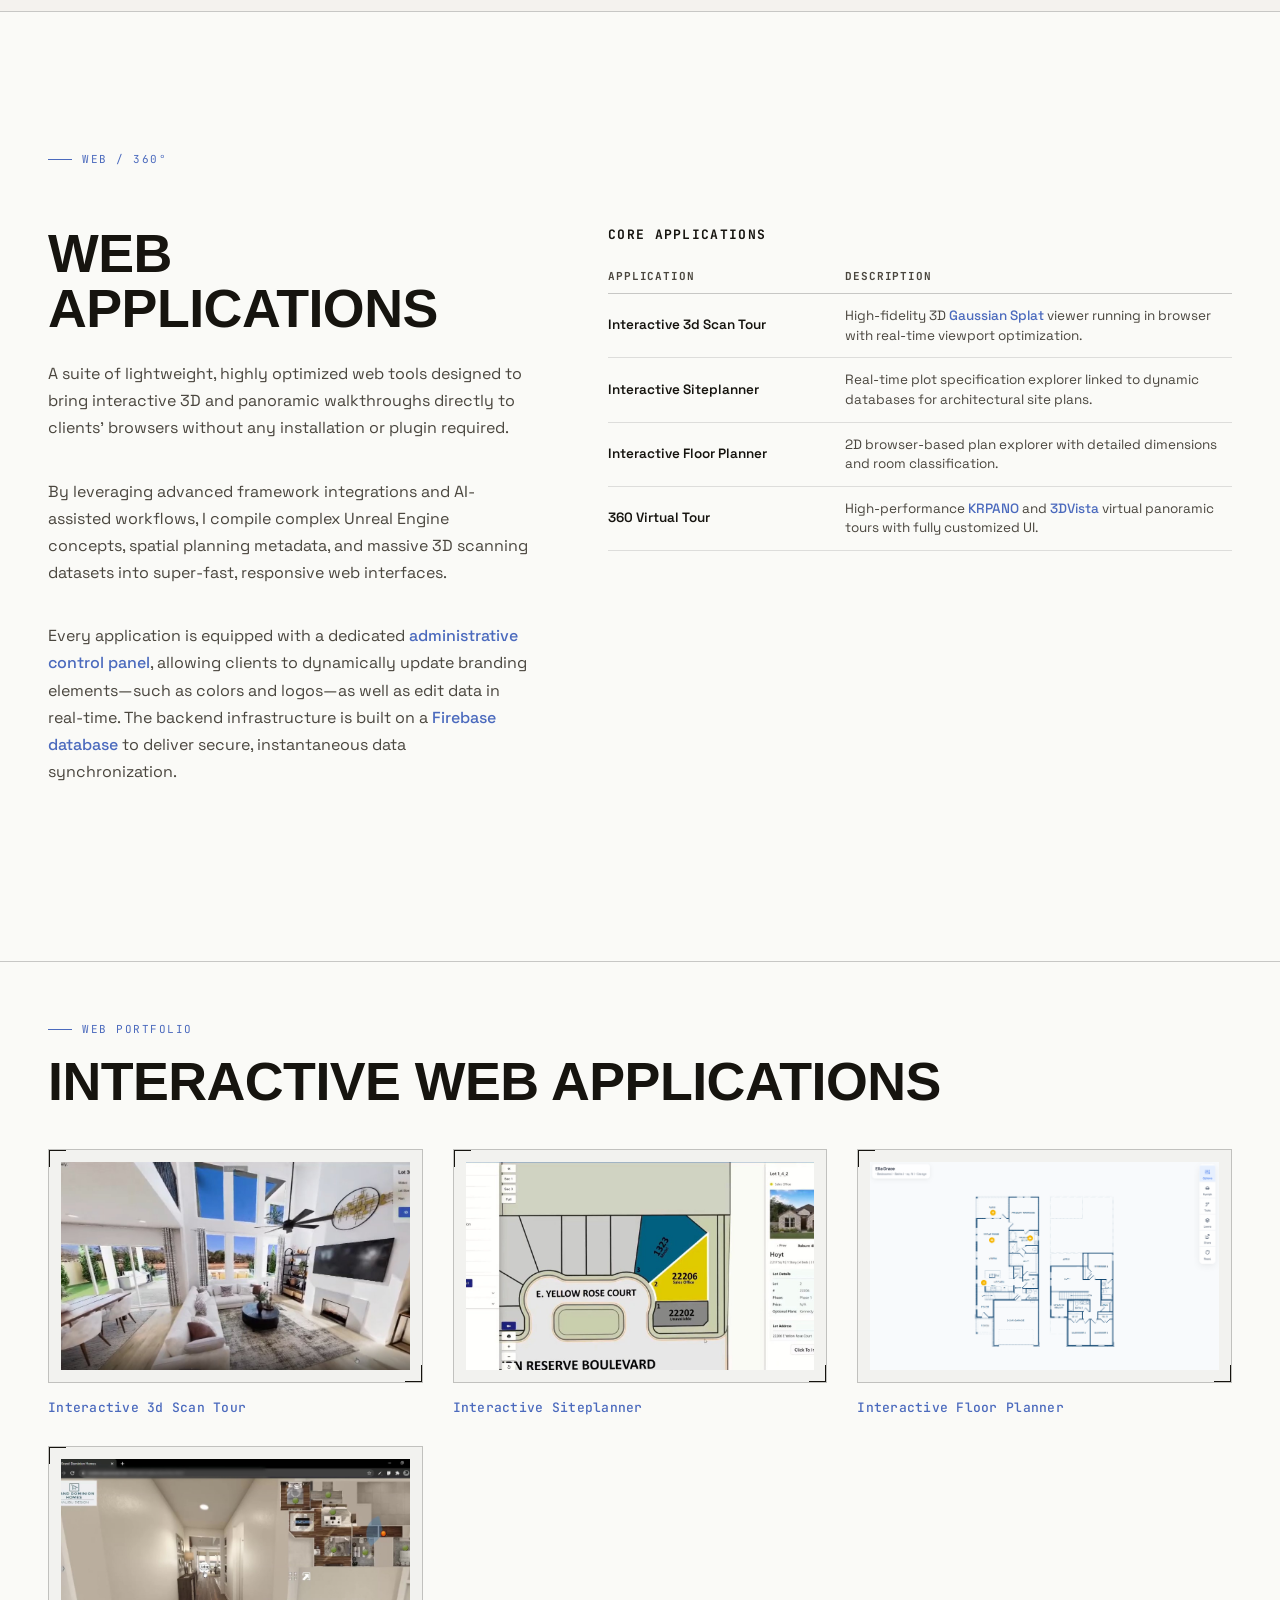
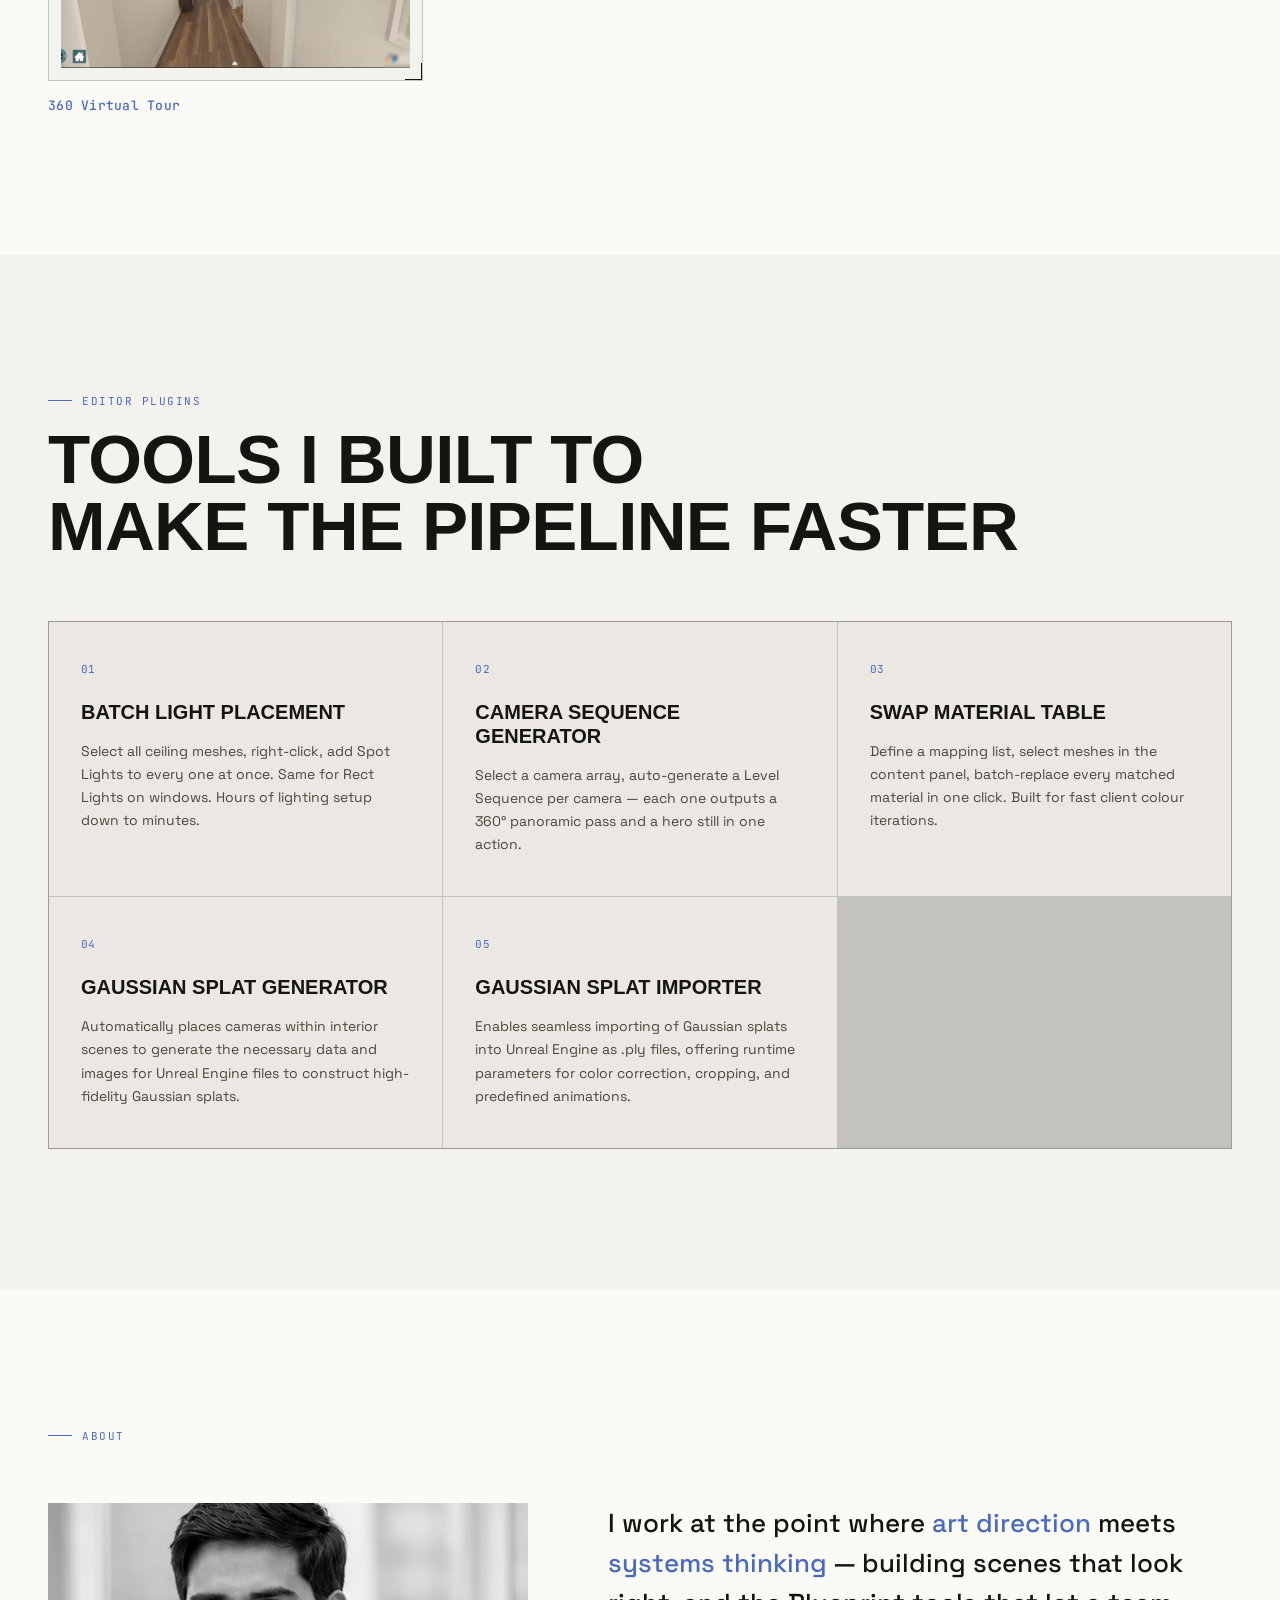
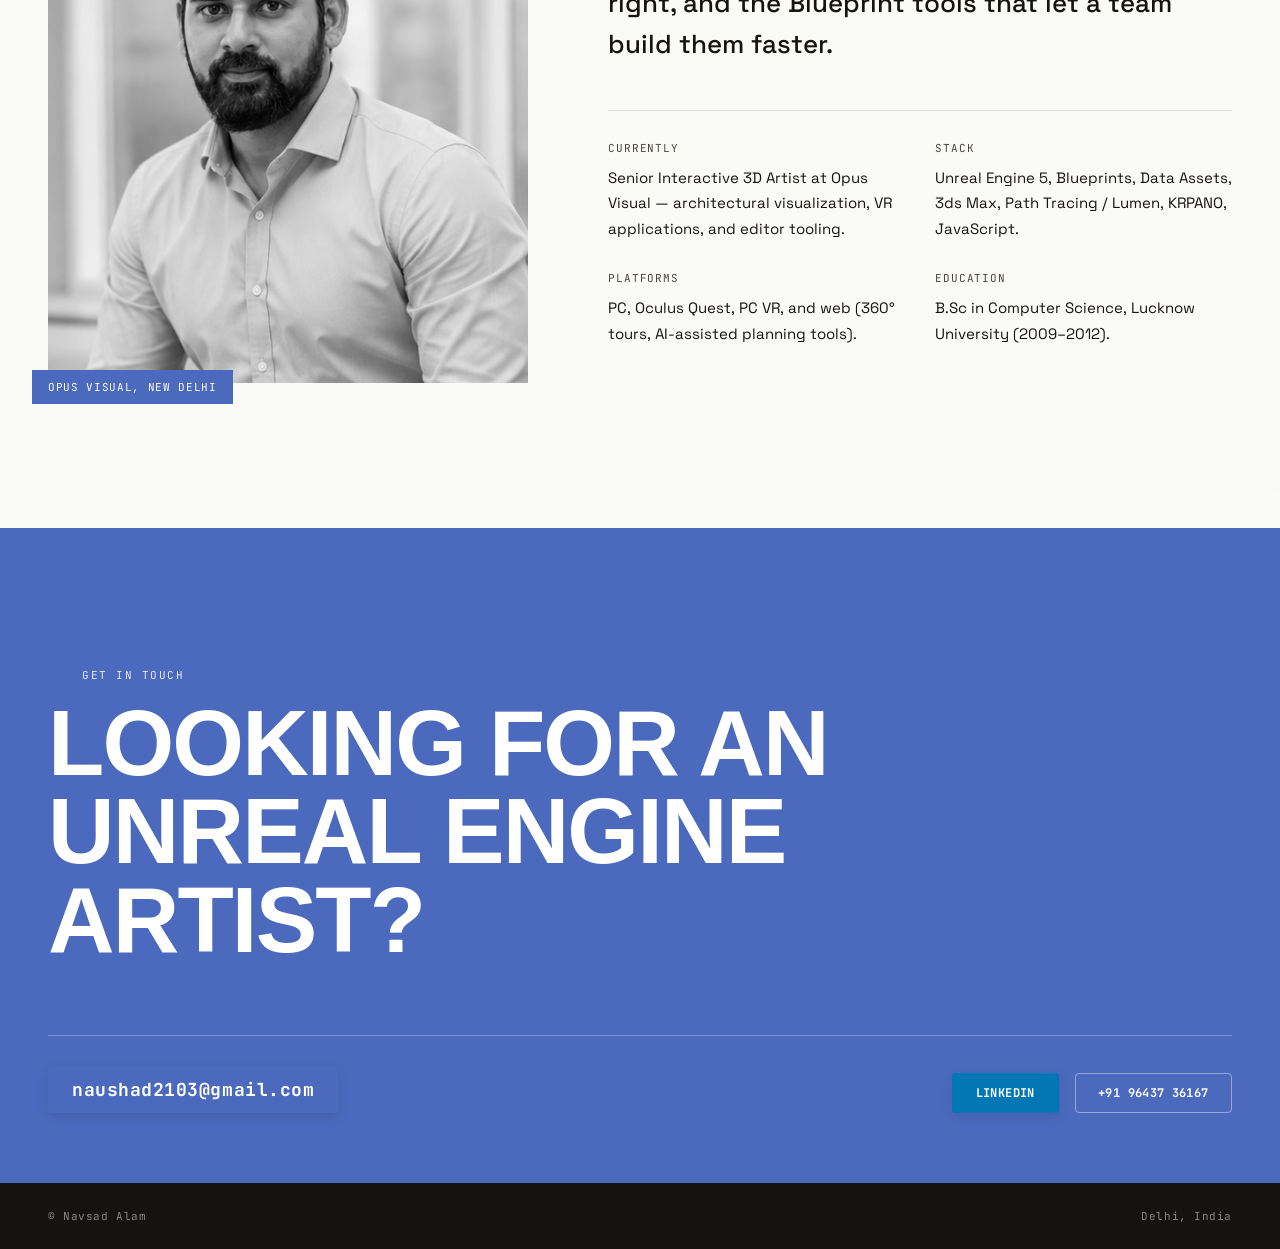
==== commit 6500ee73: "Organize Selected Work node graph into Two-Tree Hierarchy: Root Work -> Unreal Engine tree (6 UE pro" ====
--- a/index.html
+++ b/index.html
@@ -1341,6 +1341,23 @@
 }
 
 /* Authentic Frosted Glassmorphism with Specular Rim & Glowing Auras */
+/* Tree Parent Nodes Styling */
+.node-card.tree-parent-node {
+  width: 190px;
+  background: rgba(15, 23, 42, 0.92);
+  backdrop-filter: blur(16px) saturate(180%);
+  -webkit-backdrop-filter: blur(16px) saturate(180%);
+  border: 2px solid var(--card-accent, #00C853);
+  border-radius: 12px;
+  box-shadow: 0 10px 28px rgba(0, 0, 0, 0.4), 0 0 22px var(--card-glow, rgba(0, 200, 83, 0.3));
+  transition: all 0.3s var(--ease);
+  overflow: hidden;
+  z-index: 12;
+}
+.node-card.tree-parent-node:hover {
+  transform: translateX(-50%) translateY(-3px) scale(1.03) !important;
+}
+
 .node-card.project-node {
   width: 185px;
   background: rgba(255, 255, 255, 0.45);
@@ -2579,7 +2596,7 @@
   if (photo && ASSETS.profile) photo.src = ASSETS.profile;
 }
 
-// ==================== NODE CONNECTOR DRAW LOGIC (MATCHING COLOR FANNING WIRES & SOCKET DOTS) ====================
+// ==================== NODE CONNECTOR DRAW LOGIC (TWO-TREE HIERARCHY WIRES) ====================
 function drawNodeConnectors() {
   const container = document.querySelector('.node-graph-inner');
   const hub = document.getElementById('hub-center');
@@ -2593,57 +2610,79 @@
   const hubX = (hubRect.left + hubRect.width / 2 - containerRect.left) / scale;
   const hubY = (hubRect.top + hubRect.height / 2 - containerRect.top) / scale;
 
-  const projectNodes = document.querySelectorAll('.node-card.project-node');
-  
   let svgContent = '';
 
-  projectNodes.forEach(node => {
-    const color = node.getAttribute('data-color') || '#4B6ABD';
-    const nodeRect = node.getBoundingClientRect();
-    const nodeX = (nodeRect.left + nodeRect.width / 2 - containerRect.left) / scale;
-    const nodeY = (nodeRect.top + nodeRect.height / 2 - containerRect.top) / scale;
-
-    const dx = nodeX - hubX;
-    const dy = nodeY - hubY;
+  function drawTreeRibbon(parentX, parentY, childX, childY, color) {
+    const dx = childX - parentX;
+    const dy = childY - parentY;
     const dist = Math.hypot(dx, dy);
     if (dist === 0) return;
 
-    // Normal vector for perpendicular offset
     const nx = -dy / dist;
     const ny = dx / dist;
 
-    // Base control points
-    const cx1 = hubX + (dx * 0.45);
-    const cy1 = hubY + (dy * 0.25);
-    const cx2 = nodeX - (dx * 0.25);
-    const cy2 = nodeY - (dy * 0.45);
-
-    // 1. Main Center Strand
-    const dMain = `M ${hubX} ${hubY} C ${cx1} ${cy1}, ${cx2} ${cy2}, ${nodeX} ${nodeY}`;
-
-    // 2. Sub-strand 1 (Fans out left then right)
-    const bowAmt = 14;
+    const cx1 = parentX + (dx * 0.45);
+    const cy1 = parentY + (dy * 0.25);
+    const cx2 = childX - (dx * 0.25);
+    const cy2 = childY - (dy * 0.45);
+
+    const dMain = `M ${parentX} ${parentY} C ${cx1} ${cy1}, ${cx2} ${cy2}, ${childX} ${childY}`;
+
+    const bowAmt = 13;
     const cx1_L = cx1 + nx * bowAmt;
     const cy1_L = cy1 + ny * bowAmt;
     const cx2_L = cx2 - nx * bowAmt;
     const cy2_L = cy2 - ny * bowAmt;
-    const dStrand1 = `M ${hubX} ${hubY} C ${cx1_L} ${cy1_L}, ${cx2_L} ${cy2_L}, ${nodeX} ${nodeY}`;
-
-    // 3. Sub-strand 2 (Fans out right then left)
+    const dStrand1 = `M ${parentX} ${parentY} C ${cx1_L} ${cy1_L}, ${cx2_L} ${cy2_L}, ${childX} ${childY}`;
+
     const cx1_R = cx1 - nx * bowAmt;
     const cy1_R = cy1 - ny * bowAmt;
     const cx2_R = cx2 + nx * bowAmt;
     const cy2_R = cy2 + ny * bowAmt;
-    const dStrand2 = `M ${hubX} ${hubY} C ${cx1_R} ${cy1_R}, ${cx2_R} ${cy2_R}, ${nodeX} ${nodeY}`;
-
-    // Render 3 strands matching node color
+    const dStrand2 = `M ${parentX} ${parentY} C ${cx1_R} ${cy1_R}, ${cx2_R} ${cy2_R}, ${childX} ${childY}`;
+
     svgContent += `<path fill="none" class="wire-strand-sub" stroke="${color}" d="${dStrand1}" />`;
     svgContent += `<path fill="none" class="wire-strand-sub" stroke="${color}" d="${dStrand2}" />`;
     svgContent += `<path fill="none" class="wire-path-bg" stroke="${color}" d="${dMain}" />`;
     svgContent += `<path fill="none" class="wire-path-pulse" stroke="${color}" filter="drop-shadow(0 0 6px ${color})" d="${dMain}" />`;
-
-    // Glowing Socket Dot at Node Edge
-    svgContent += `<circle cx="${nodeX}" cy="${nodeY}" r="3.5" fill="${color}" filter="drop-shadow(0 0 6px ${color})" />`;
+    svgContent += `<circle cx="${childX}" cy="${childY}" r="3.5" fill="${color}" filter="drop-shadow(0 0 6px ${color})" />`;
+  }
+
+  // A. Draw Root -> Tree 1 (Unreal Engine) & Tree 2 (Web Applications) Main Trunk Wires
+  const treeUE = document.getElementById('tree-ue');
+  const treeWeb = document.getElementById('tree-web');
+
+  if (treeUE) {
+    const ueRect = treeUE.getBoundingClientRect();
+    const ueX = (ueRect.left + ueRect.width / 2 - containerRect.left) / scale;
+    const ueY = (ueRect.top + ueRect.height / 2 - containerRect.top) / scale;
+    drawTreeRibbon(hubX, hubY, ueX, ueY, '#00C853');
+  }
+
+  if (treeWeb) {
+    const webRect = treeWeb.getBoundingClientRect();
+    const webX = (webRect.left + webRect.width / 2 - containerRect.left) / scale;
+    const webY = (webRect.top + webRect.height / 2 - containerRect.top) / scale;
+    drawTreeRibbon(hubX, hubY, webX, webY, '#2979FF');
+  }
+
+  // B. Draw Parent Tree -> Child Project Wires
+  const projectNodes = document.querySelectorAll('.node-card.project-node');
+  projectNodes.forEach(node => {
+    const parentId = node.getAttribute('data-parent-id');
+    const parentEl = parentId ? document.getElementById(parentId) : null;
+    if (!parentEl) return;
+
+    const pRect = parentEl.getBoundingClientRect();
+    const px = (pRect.left + pRect.width / 2 - containerRect.left) / scale;
+    const py = (pRect.top + pRect.height / 2 - containerRect.top) / scale;
+
+    const cRect = node.getBoundingClientRect();
+    const cx = (cRect.left + cRect.width / 2 - containerRect.left) / scale;
+    const cy = (cRect.top + cRect.height / 2 - containerRect.top) / scale;
+
+    const color = node.getAttribute('data-color') || '#4B6ABD';
+    drawTreeRibbon(px, py, cx, cy, color);
   });
 
   wiresGroup.innerHTML = svgContent;
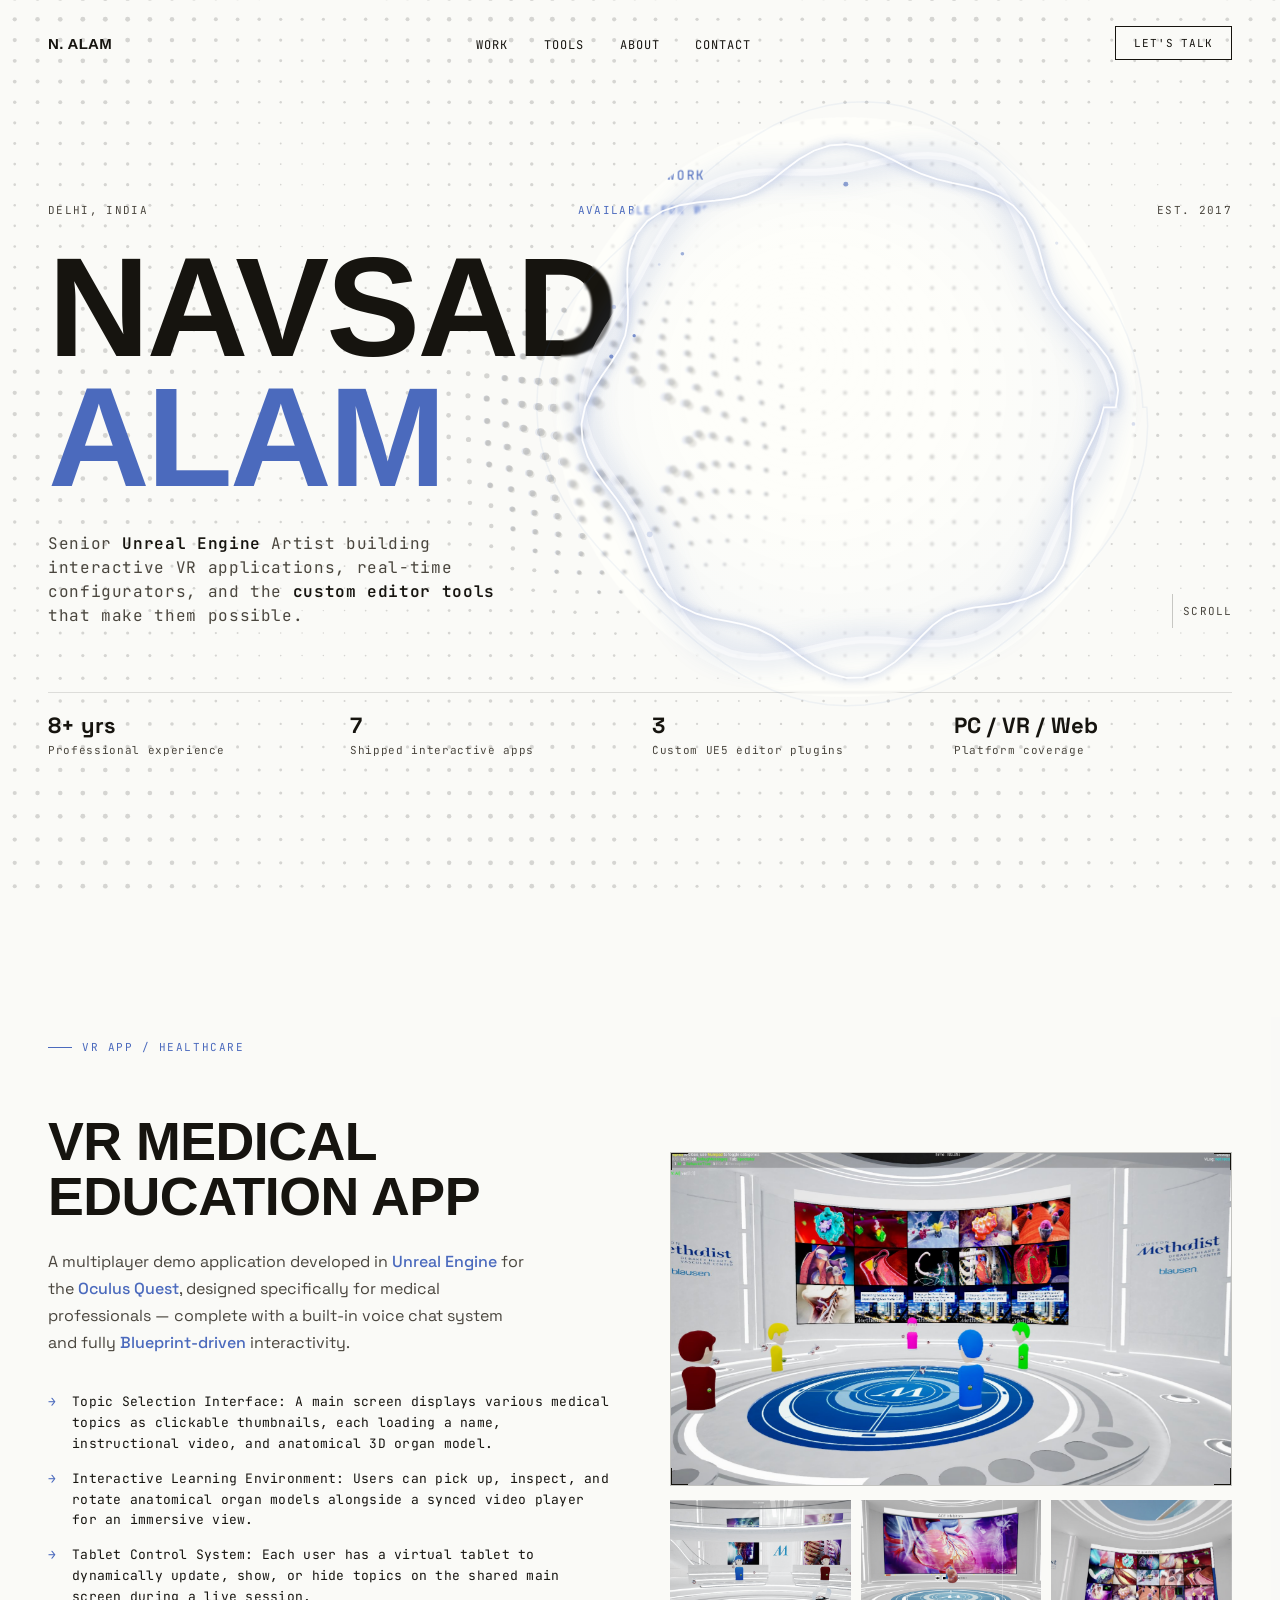
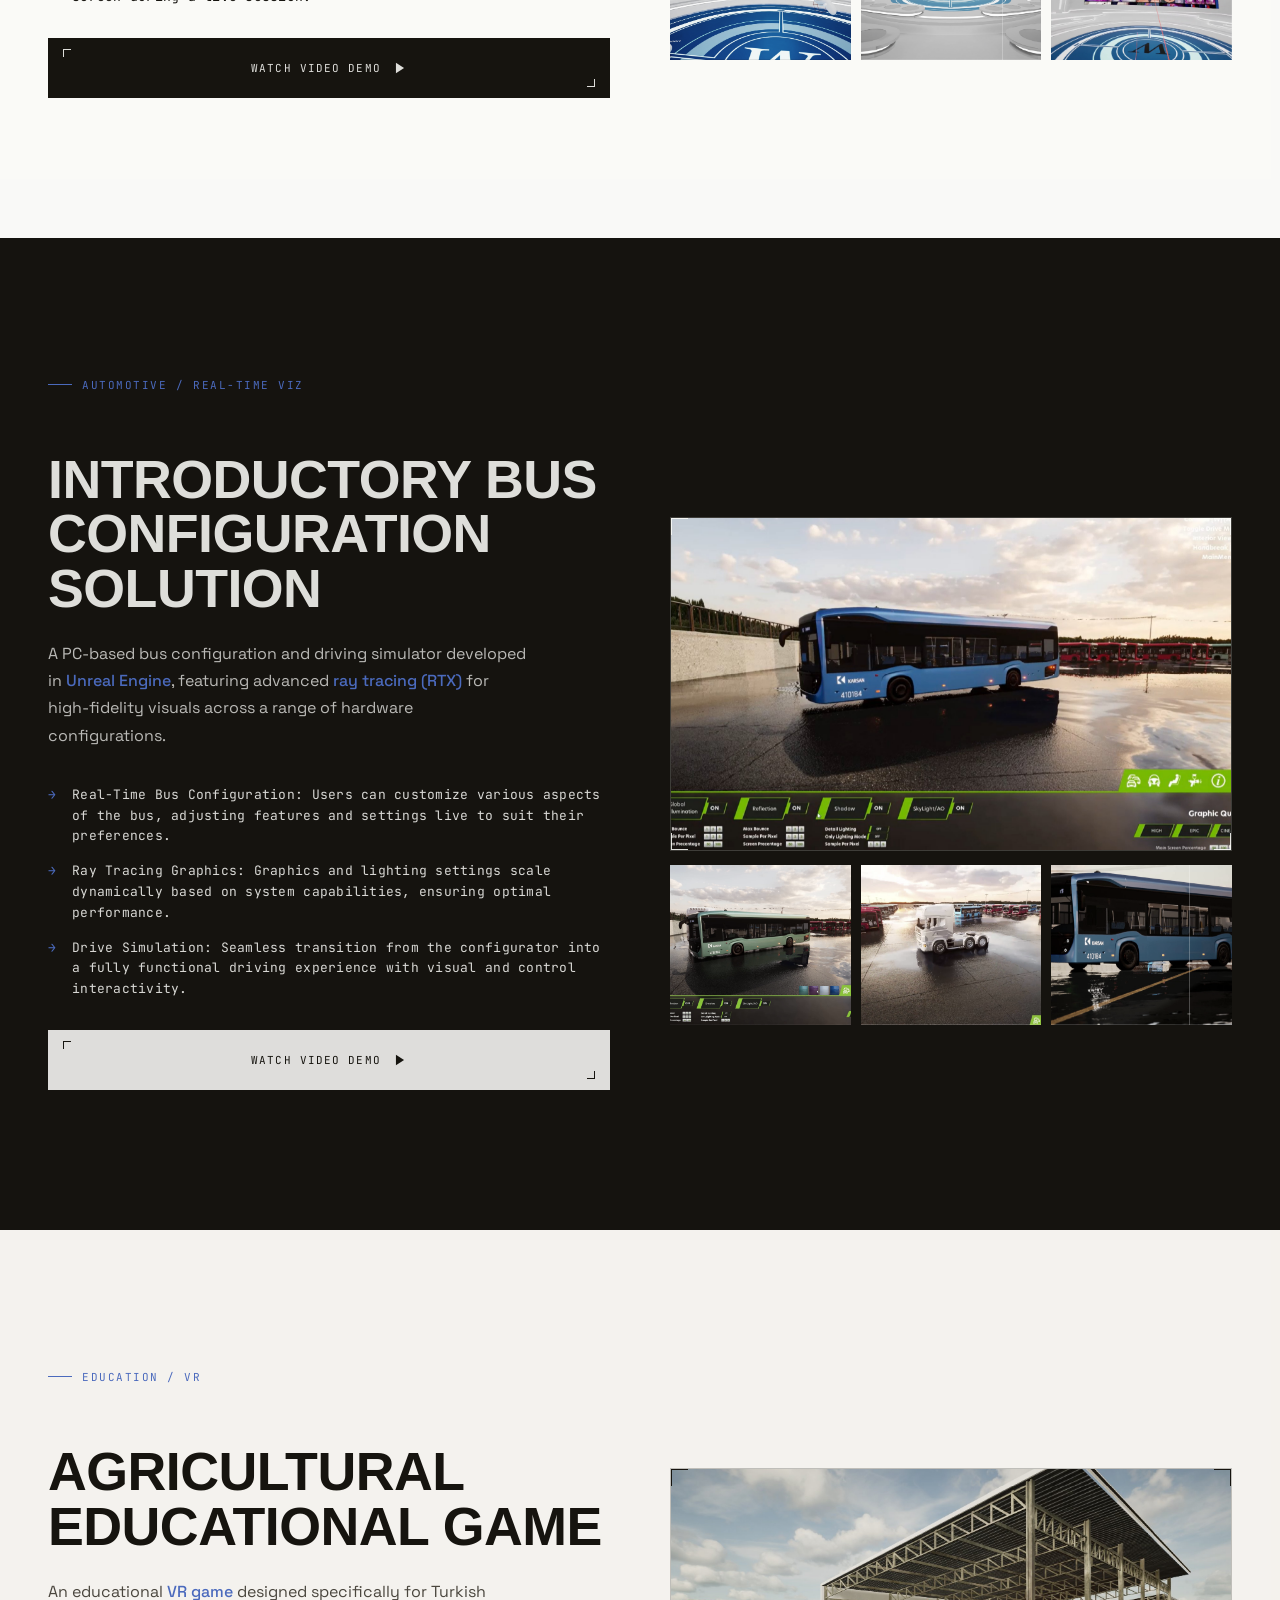
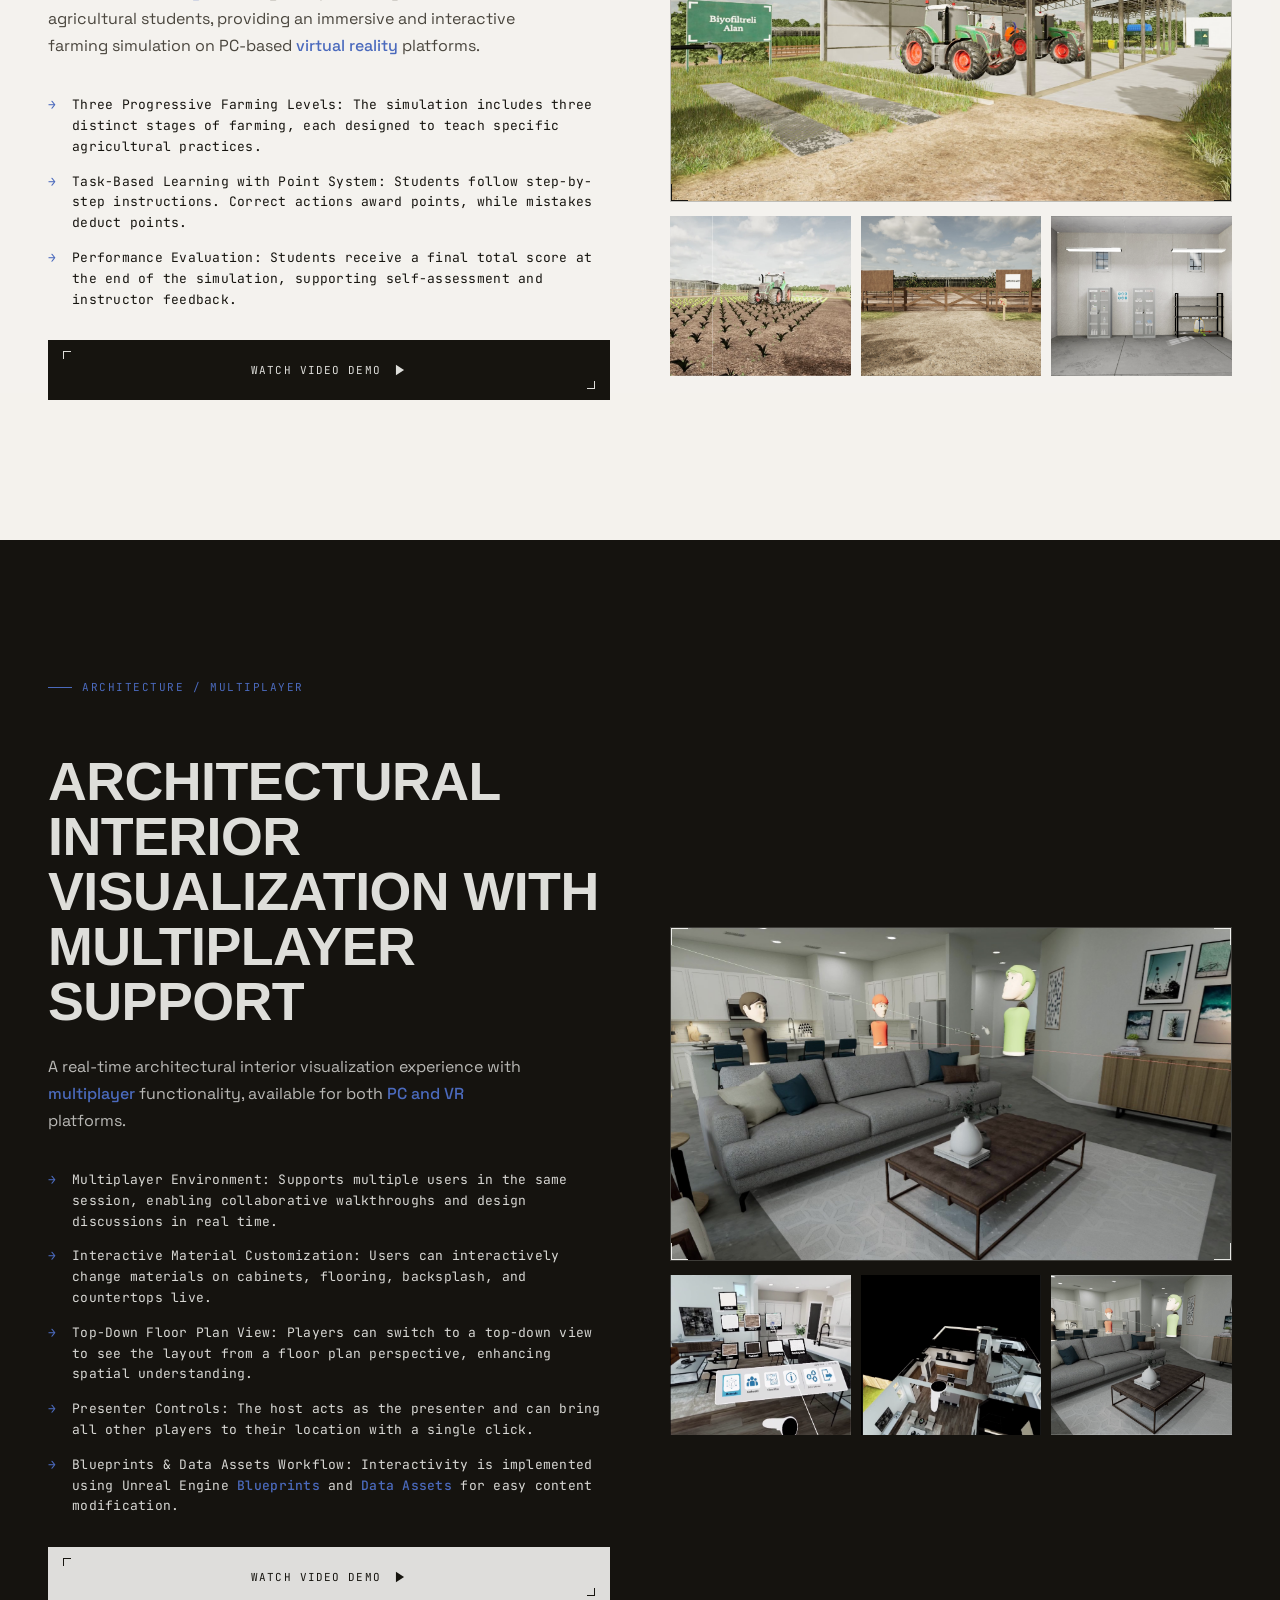
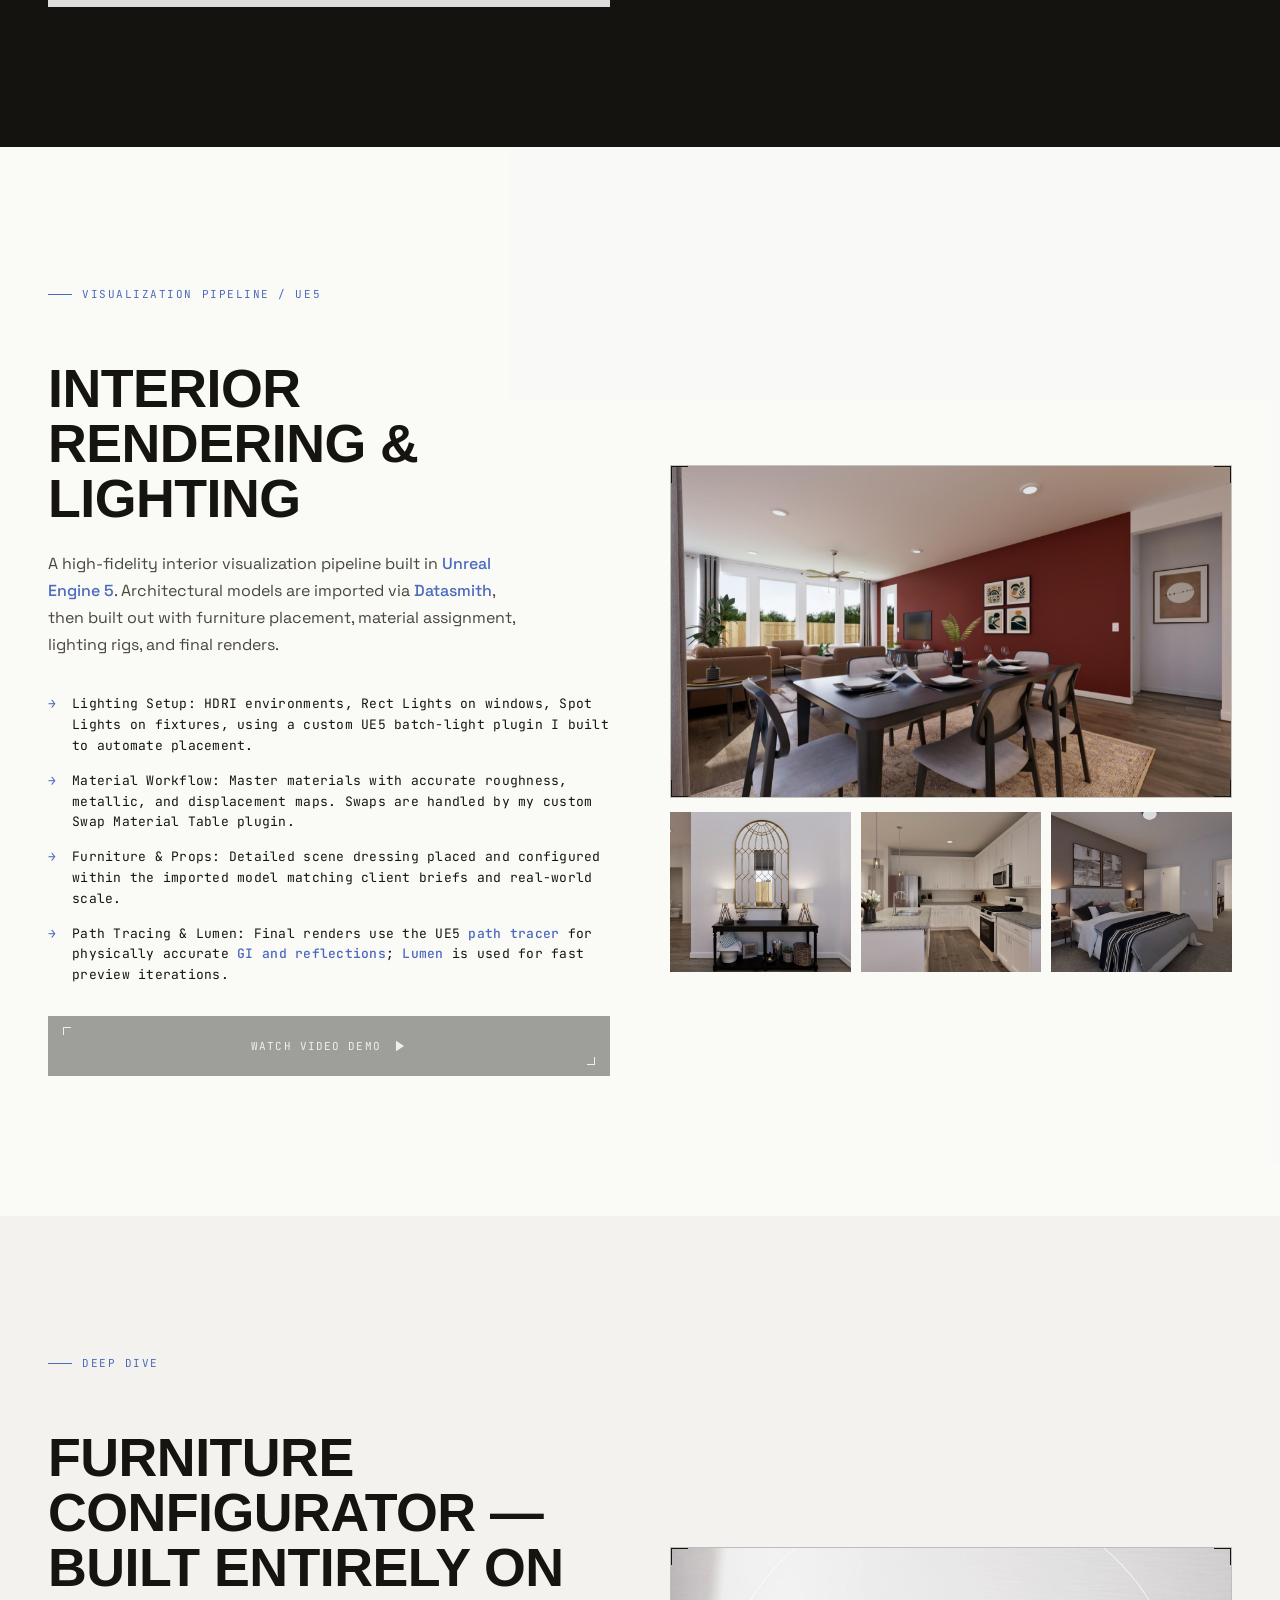
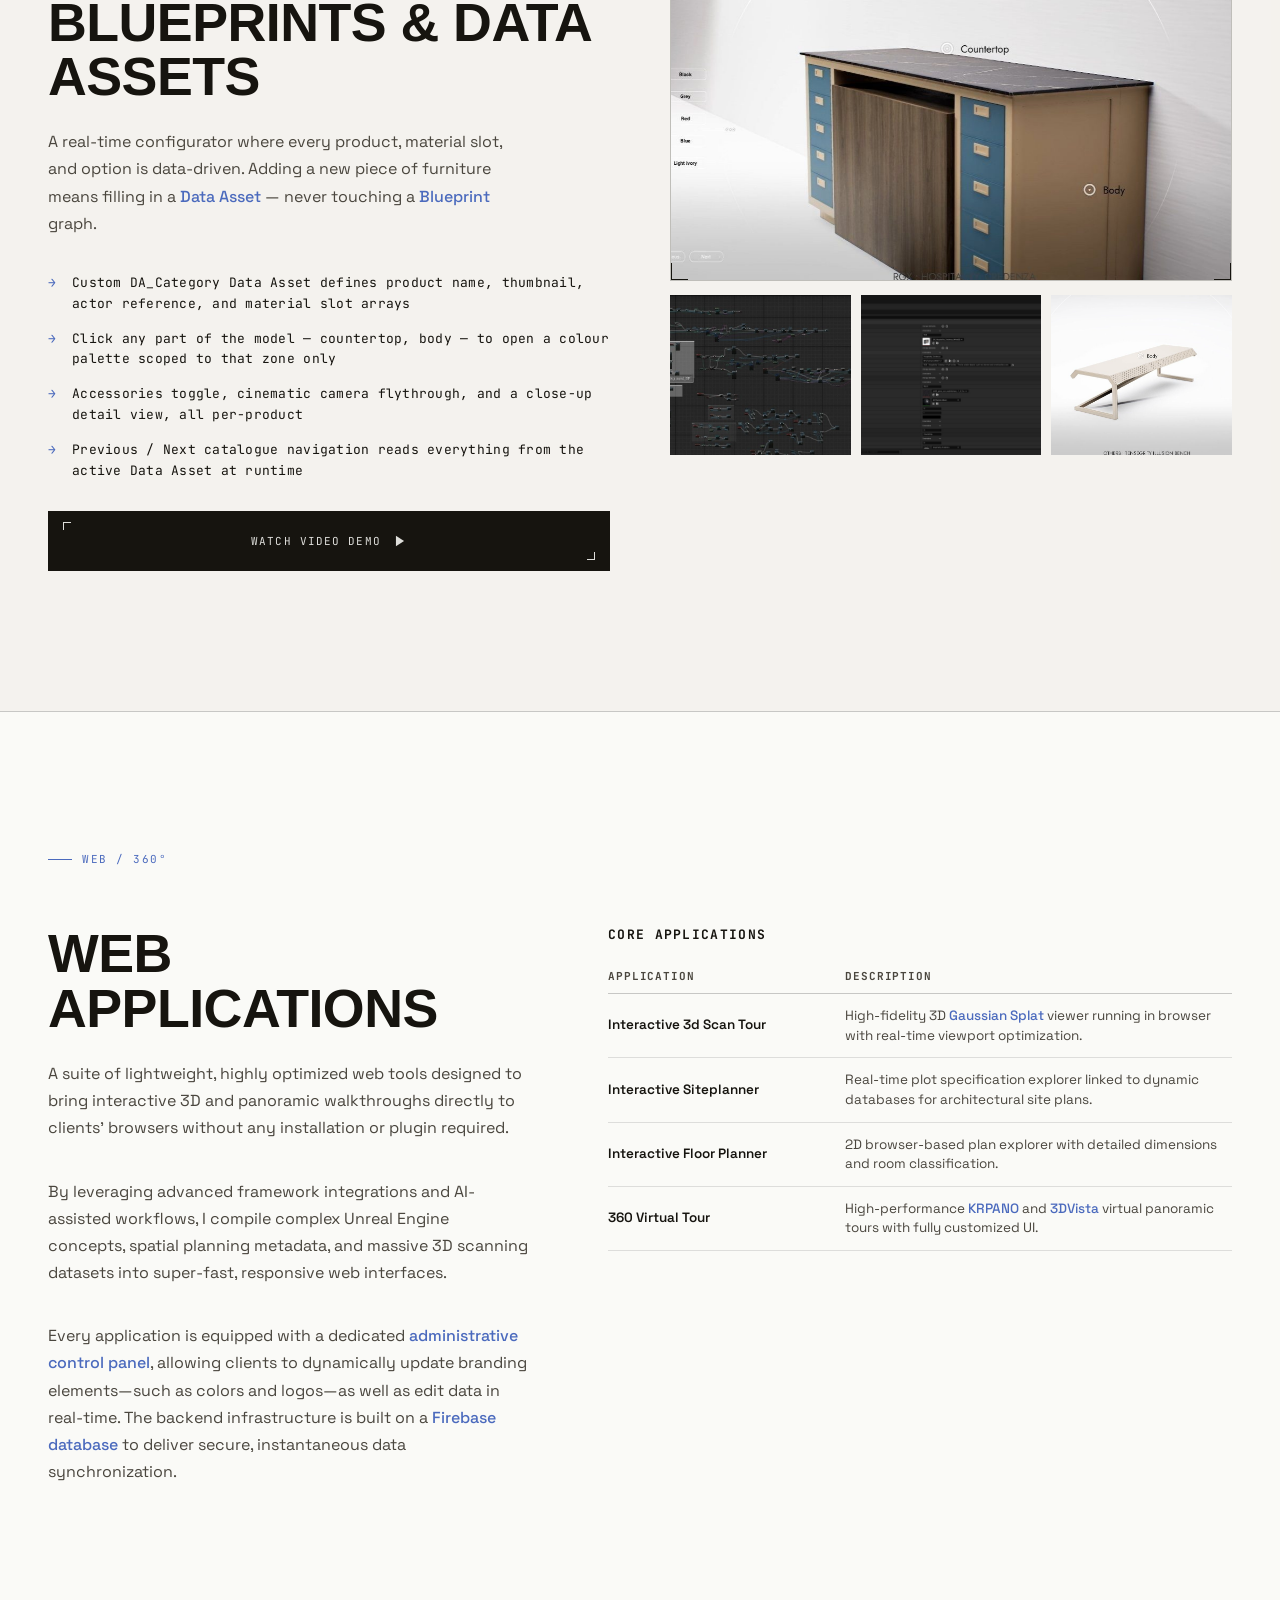
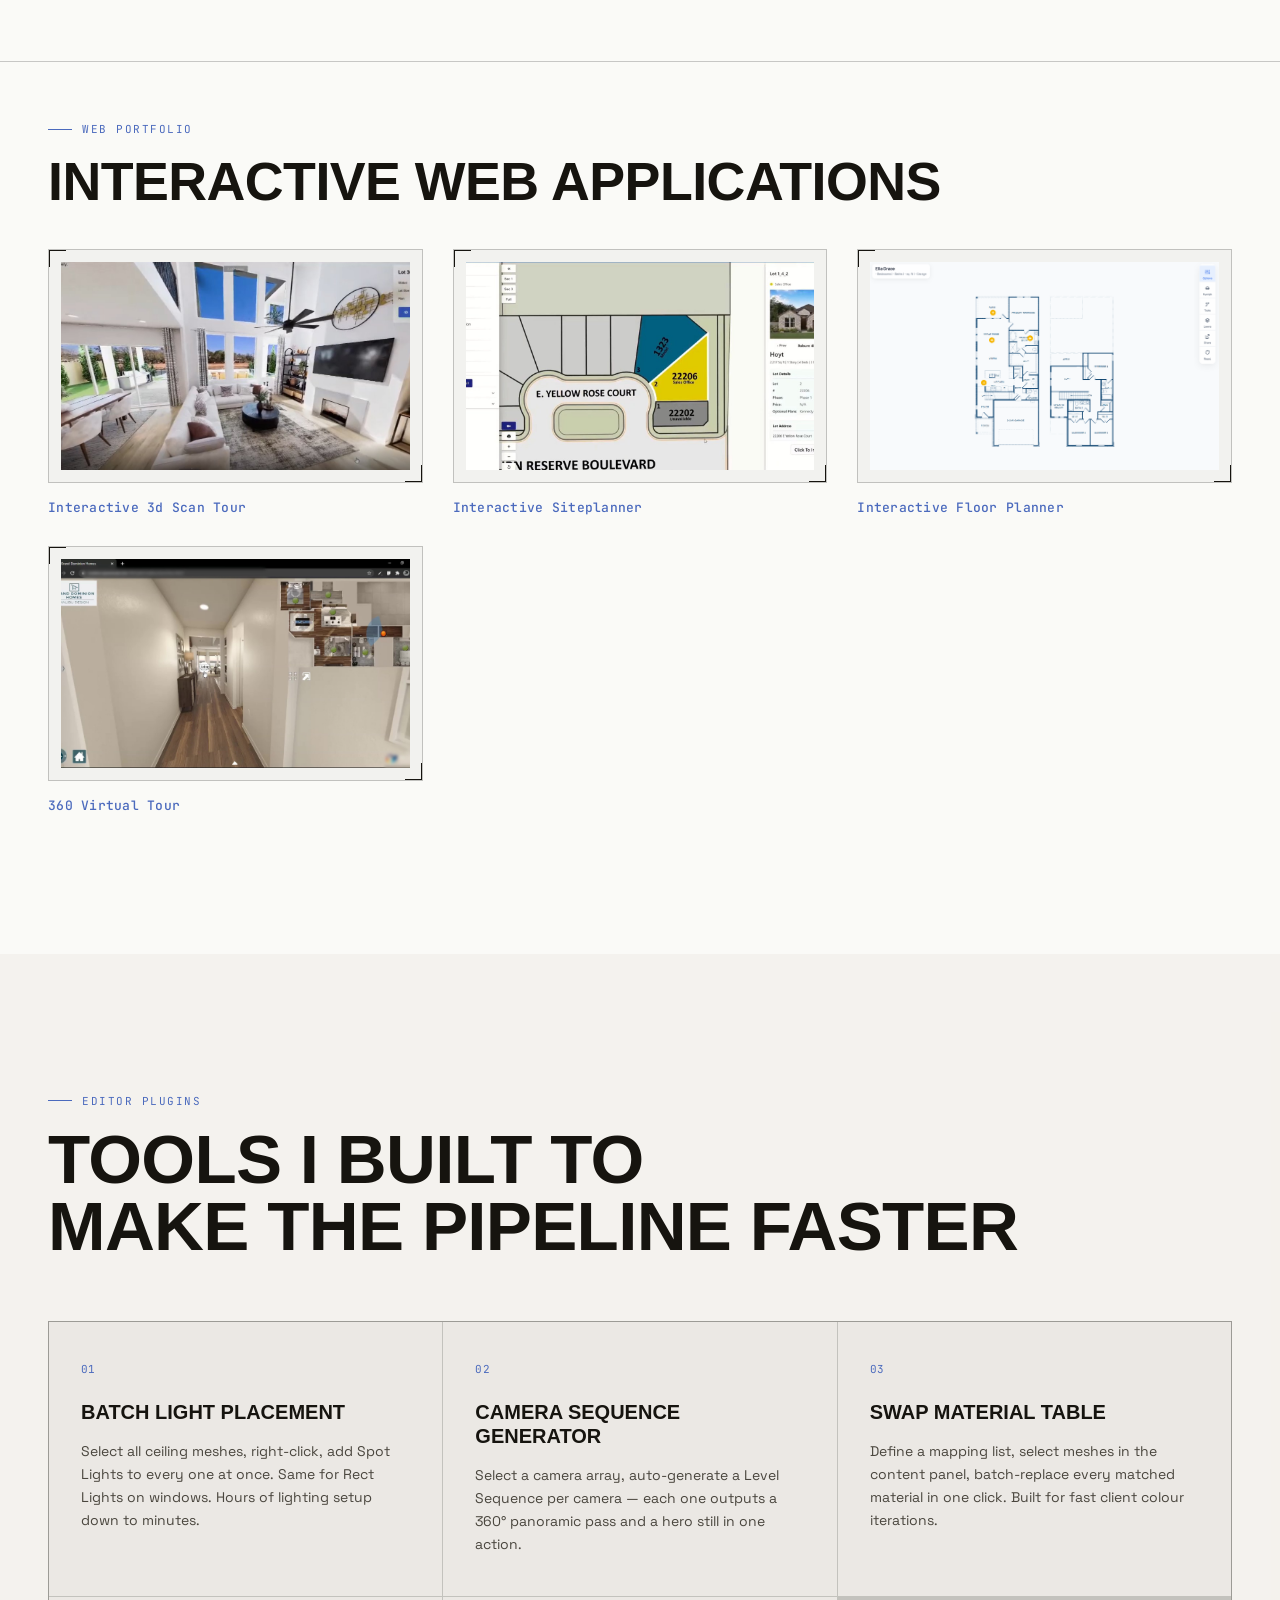
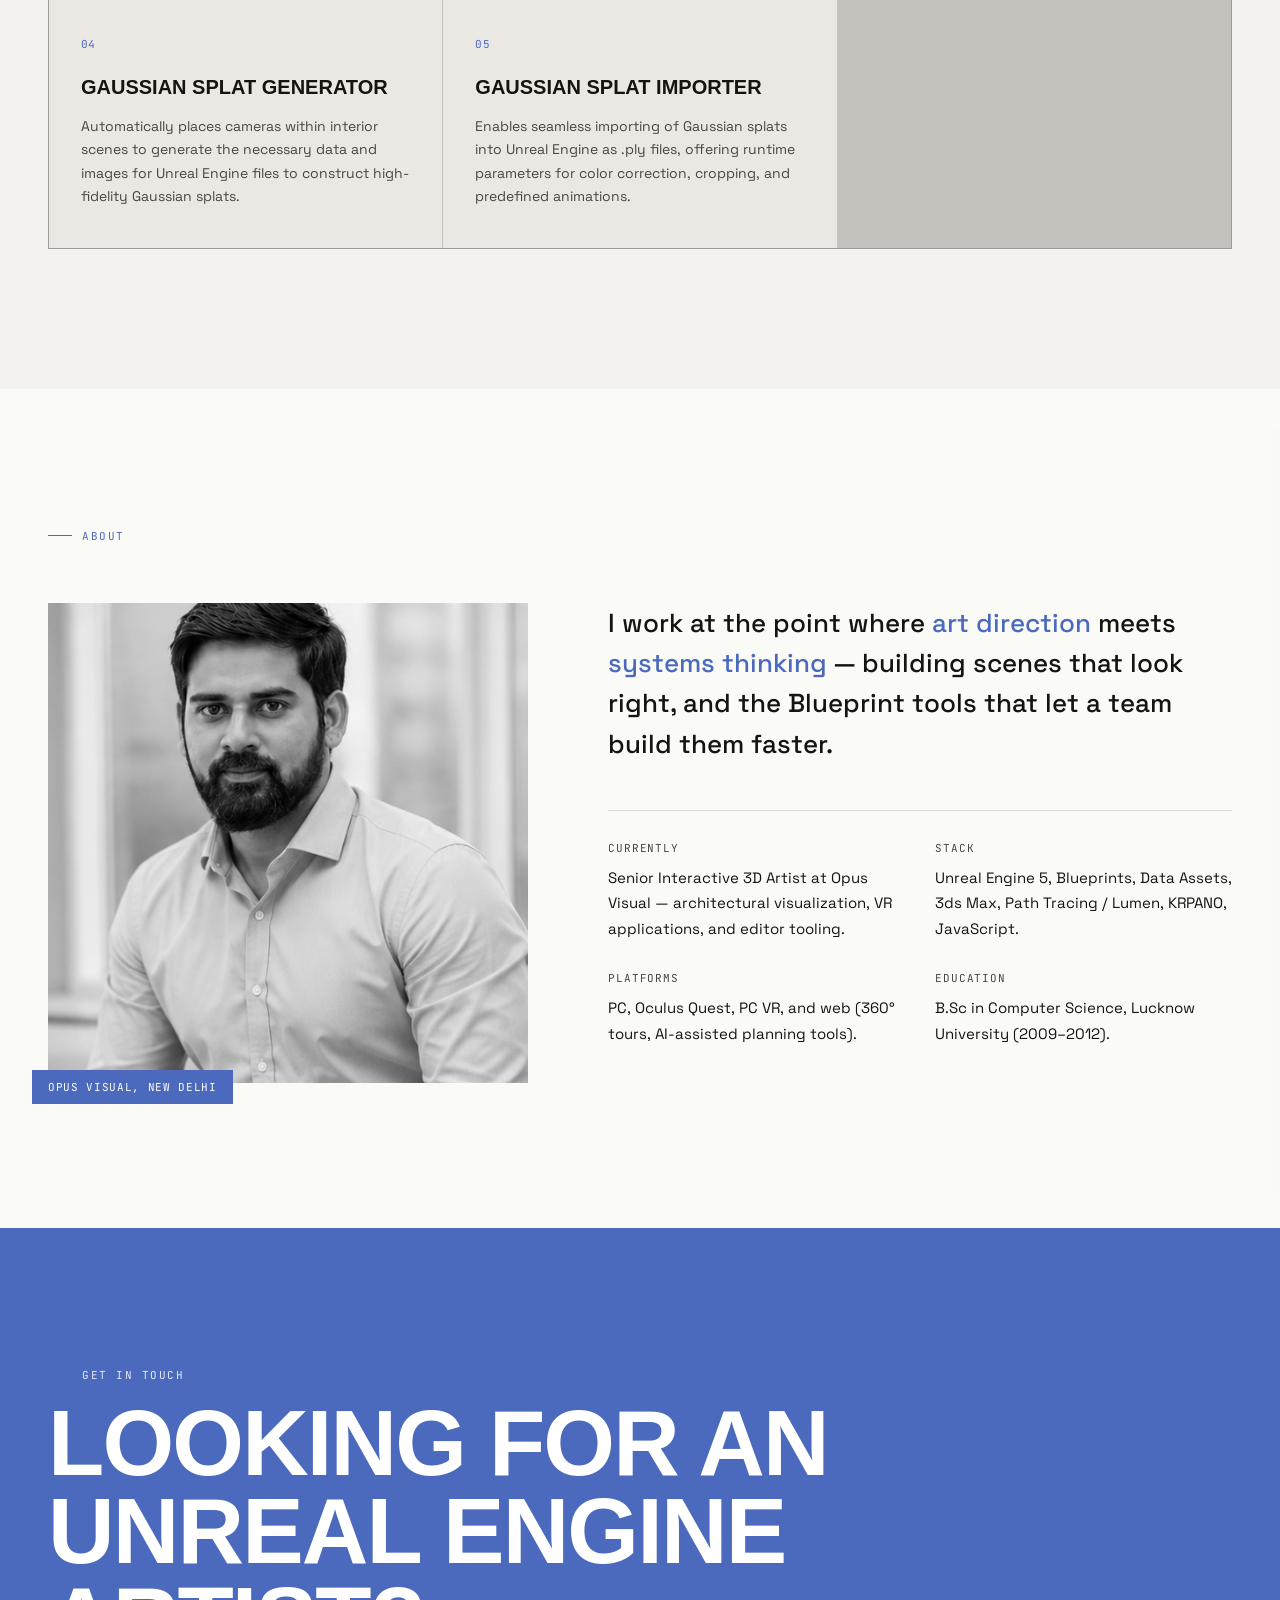
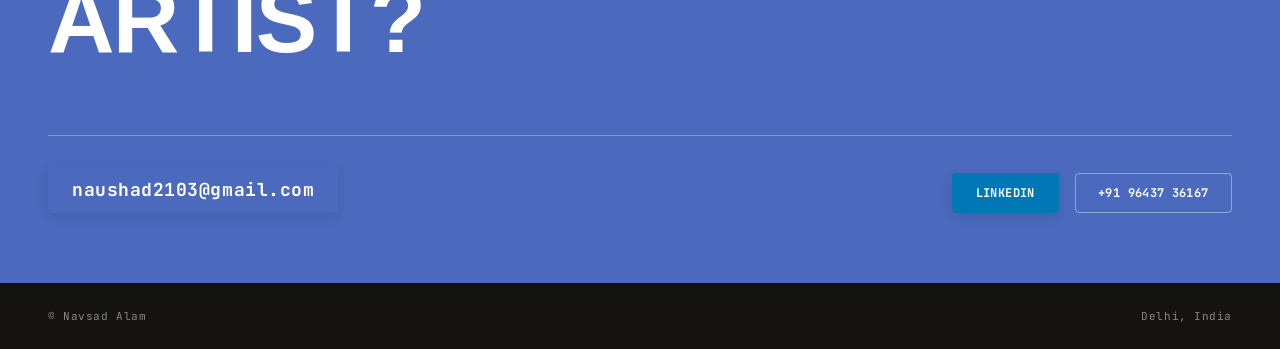
==== commit 9d9f3980: "Completely remove Selected Work node section from index.html" ====
--- a/index.html
+++ b/index.html
@@ -1550,118 +1550,8 @@
   </div>
 </section>
 
-<!-- WORK INTRO -->
-<section class="work-section section-pad" id="work">
-  <div class="work-intro">
-    <div>
-      <div class="eyebrow">Selected work</div>
-      <h2 class="section-head">Things I've<br>built &amp; shipped</h2>
-    </div>
-    <p class="work-count">07 projects — spanning VR, PC, and web. Scroll to explore the details.</p>
-  </div>
-
-  <div class="node-graph-viewport">
-    <!-- Restore Layout Button -->
-    <button class="node-reset-btn" title="Reset Layout" onclick="resetNodePositions()">
-      <svg width="16" height="16" viewBox="0 0 24 24" fill="none" stroke="currentColor" stroke-width="2.5" stroke-linecap="round" stroke-linejoin="round">
-        <path d="M3 12a9 9 0 0 1 9-9 9.75 9.75 0 0 1 6.74 2.74L21 8" />
-        <path d="M16 3h5v5" />
-        <path d="M21 12a9 9 0 0 1-9 9 9.75 9.75 0 0 1-6.74-2.74L3 16" />
-        <path d="M8 21H3v-5" />
-      </svg>
-    </button>
-    <div class="node-graph-inner">
-      <!-- SVG Animated Wires -->
-      <svg class="node-graph-svg" id="nodeGraphSvg">
-        <g id="wiresGroup"></g>
-      </svg>
-      
-      <!-- CENTER HUB NODE (COMPACT 'WORK') -->
-      <div class="node-card center-hub" id="hub-center" style="left: 640px; top: 270px; transform: translate(-50%, -50%);">
-        <span class="hub-title">Work</span>
-      </div>
-
-      <!-- COLORFUL GLASSMOPHIC PROJECT NODES WITH MATCHING COLOR WIRES -->
-      <!-- Top Row -->
-      <div class="node-card project-node node-green" id="node-arch-viz" data-target-id="arch-viz" data-color="#00C853" style="left: 380px; top: 50px;">
-        <div class="node-glass-badge"><span class="badge-icon">+</span> MULTIPLAYER ARCH</div>
-        <div class="node-card-body">
-          <div class="node-card-title">Interior Viz</div>
-        </div>
-      </div>
-
-      <div class="node-card project-node node-cyan" id="node-interior-render" data-target-id="interior-rendering" data-color="#00B0FF" style="left: 640px; top: 50px; transform: translateX(-50%);">
-        <div class="node-glass-badge"><span class="badge-icon">+</span> UE5 PATH TRACING</div>
-        <div class="node-card-body">
-          <div class="node-card-title">Lighting Pipeline</div>
-        </div>
-      </div>
-
-      <div class="node-card project-node node-blue" id="node-3d-scan" data-target-id="web-apps" data-color="#2979FF" style="left: 900px; top: 50px;">
-        <div class="node-glass-badge"><span class="badge-icon">+</span> 3D GAUSSIAN SPLAT</div>
-        <div class="node-card-body">
-          <div class="node-card-title">3D Scanning Tour</div>
-        </div>
-      </div>
-
-      <!-- Mid-Top Row -->
-      <div class="node-card project-node node-pink" id="node-vr-medical" data-target-id="vr-medical" data-color="#FF2A85" style="left: 170px; top: 140px;">
-        <div class="node-glass-badge"><span class="badge-icon">+</span> HEALTHCARE VR</div>
-        <div class="node-card-body">
-          <div class="node-card-title">VR Medical App</div>
-        </div>
-      </div>
-
-      <div class="node-card project-node node-indigo" id="node-site-planner" data-target-id="web-apps" data-color="#651FFF" style="left: 1110px; top: 140px;">
-        <div class="node-glass-badge"><span class="badge-icon">+</span> INTERACTIVE SALES</div>
-        <div class="node-card-body">
-          <div class="node-card-title">Interactive Site Plan</div>
-        </div>
-      </div>
-
-      <!-- Mid-Bottom Row -->
-      <div class="node-card project-node node-purple" id="node-bus-config" data-target-id="bus-configurator" data-color="#A100FF" style="left: 170px; top: 380px;">
-        <div class="node-glass-badge"><span class="badge-icon">+</span> AUTOMOTIVE RTX</div>
-        <div class="node-card-body">
-          <div class="node-card-title">Bus Configurator</div>
-        </div>
-      </div>
-
-      <div class="node-card project-node node-sky" id="node-floor-planner" data-target-id="web-apps" data-color="#0284C7" style="left: 1110px; top: 380px;">
-        <div class="node-glass-badge"><span class="badge-icon">+</span> INTERACTIVE SALES</div>
-        <div class="node-card-body">
-          <div class="node-card-title">Interactive Floor Plan</div>
-        </div>
-      </div>
-
-      <!-- Bottom Row -->
-      <div class="node-card project-node node-orange" id="node-agri-vr" data-target-id="agri-vr" data-color="#FF5202" style="left: 380px; top: 470px;">
-        <div class="node-glass-badge"><span class="badge-icon">+</span> EDUCATION VR</div>
-        <div class="node-card-body">
-          <div class="node-card-title">Agri VR Simulation</div>
-        </div>
-      </div>
-
-      <div class="node-card project-node node-magenta" id="node-furniture-config" data-target-id="furniture-configurator" data-color="#D500F9" style="left: 640px; top: 470px; transform: translateX(-50%);">
-        <div class="node-glass-badge"><span class="badge-icon">+</span> DATA ASSET WORKFLOW</div>
-        <div class="node-card-body">
-          <div class="node-card-title">Furniture Configurator</div>
-        </div>
-      </div>
-
-      <div class="node-card project-node node-amber" id="node-360-tour" data-target-id="web-apps" data-color="#FF9100" style="left: 900px; top: 470px;">
-        <div class="node-glass-badge"><span class="badge-icon">+</span> IMMERSIVE EXPERIENCES</div>
-        <div class="node-card-body">
-          <div class="node-card-title">360° Virtual Tour</div>
-        </div>
-      </div>
-
-    </div>
-  </div>
-</section>
-
 <!-- FEATURED: VR MEDICAL EDUCATION APP -->
-<section class="featured light-theme section-pad">
+<section class="featured light-theme section-pad" id="work">
   <div class="eyebrow">VR App / Healthcare</div>
   <div class="featured-grid">
     <div>
@@ -1791,7 +1681,7 @@
 </section>
 
 <!-- FEATURED: INTERIOR RENDERING & LIGHTING -->
-<section class="featured light-theme section-pad">
+<section class="featured light-theme section-pad" id="work">
   <div class="eyebrow">Visualization Pipeline / UE5</div>
   <div class="featured-grid">
     <div>
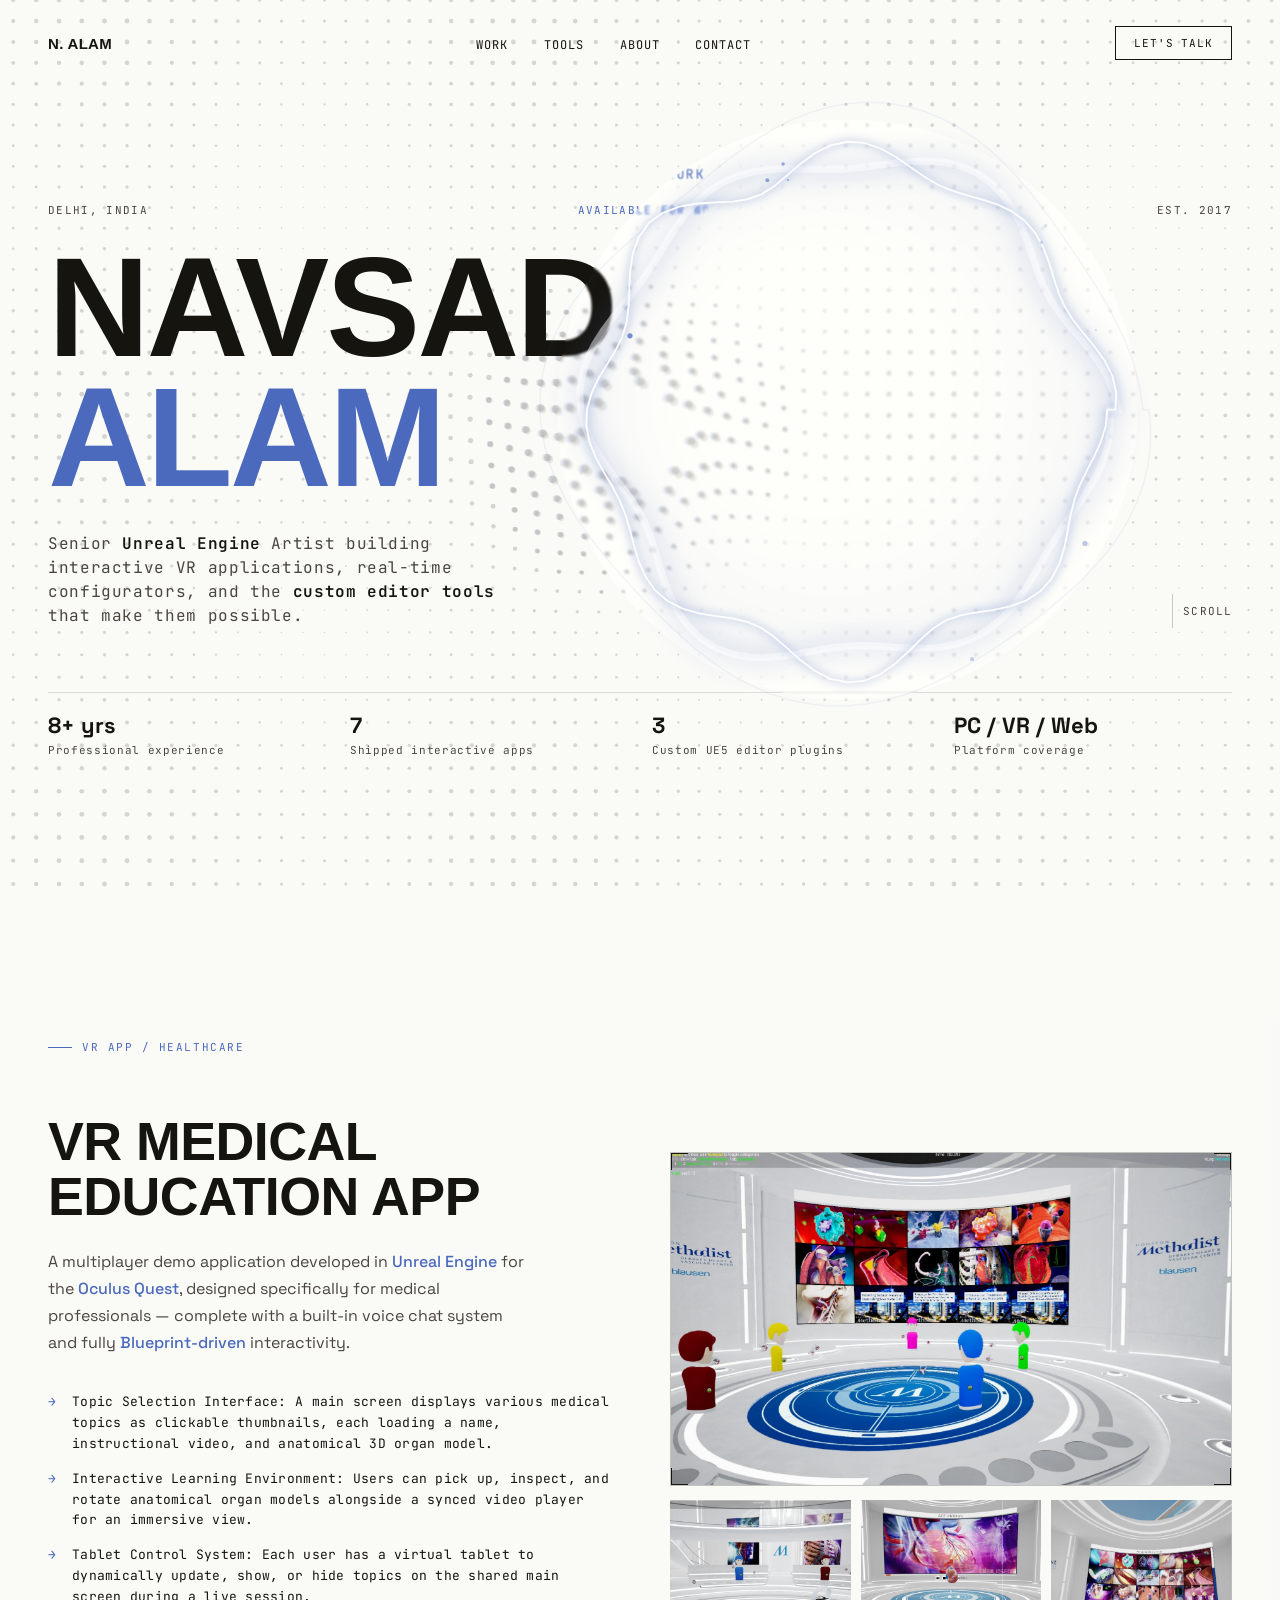
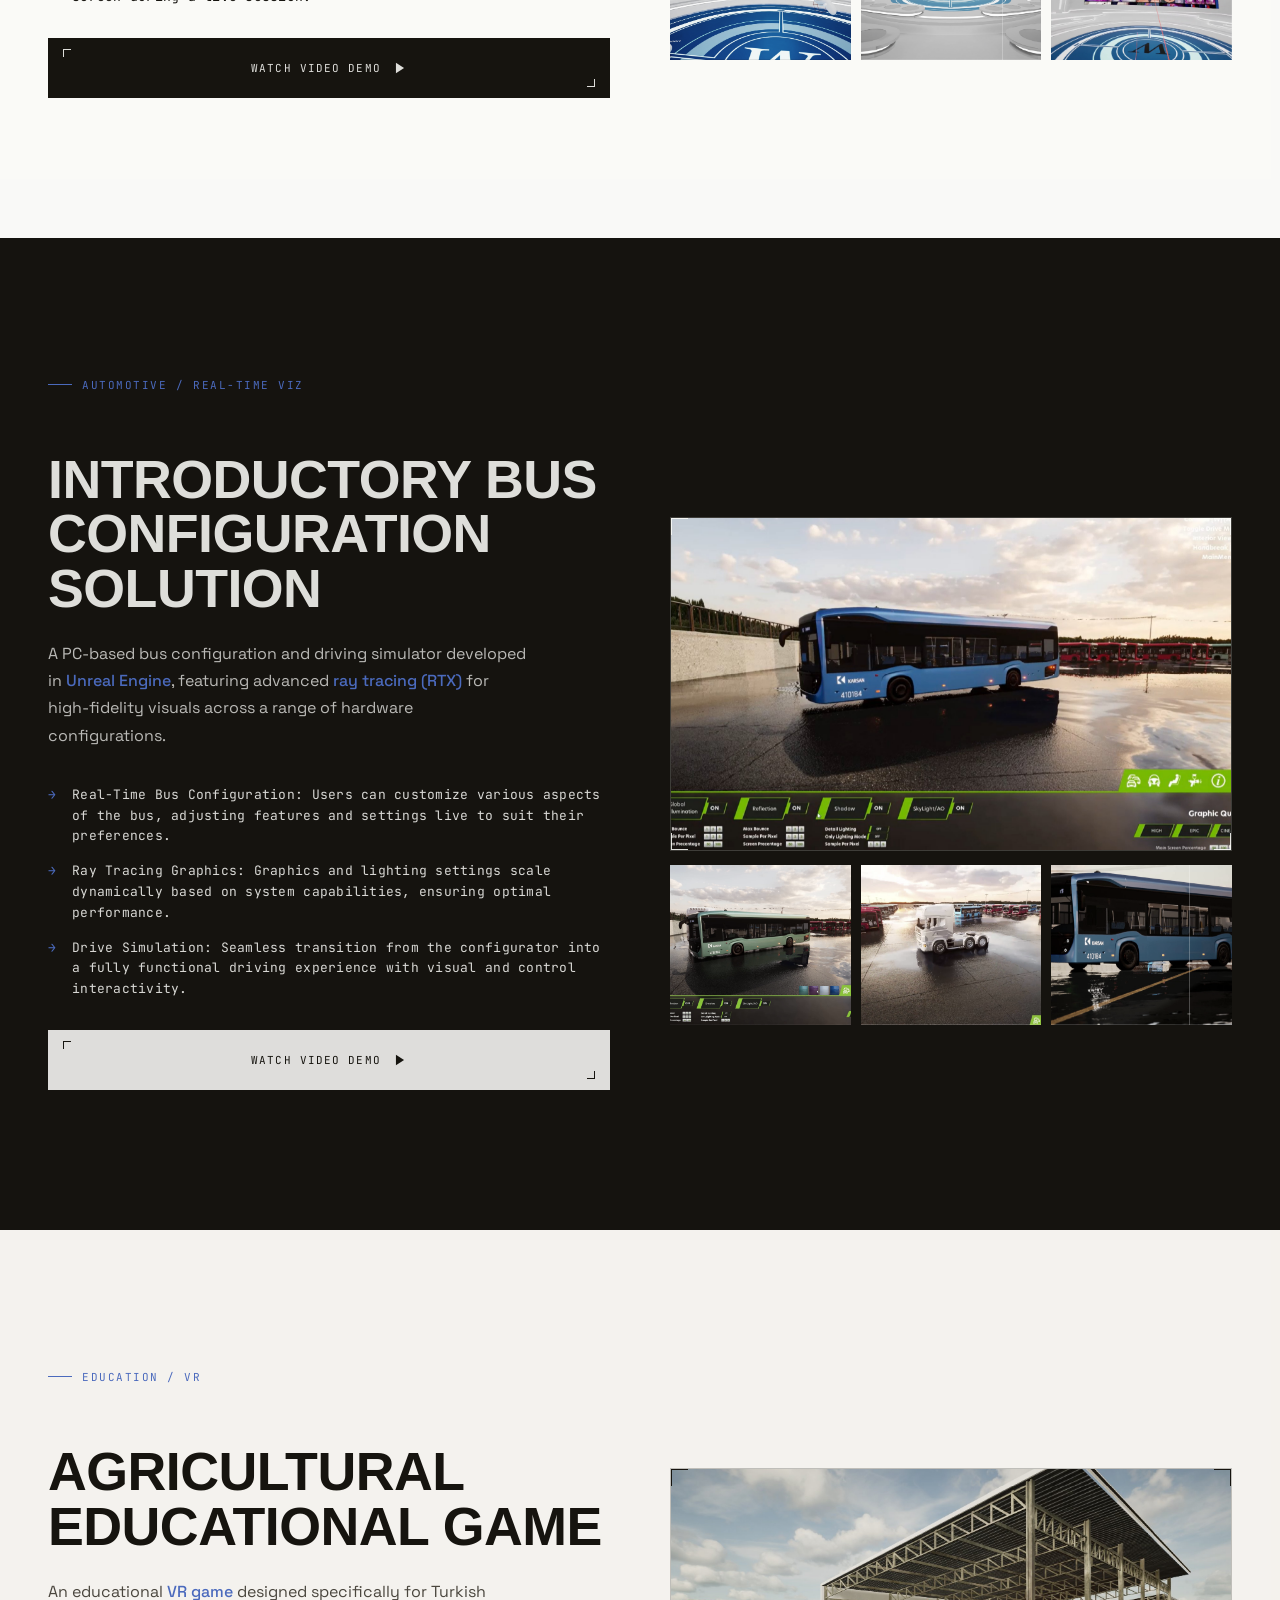
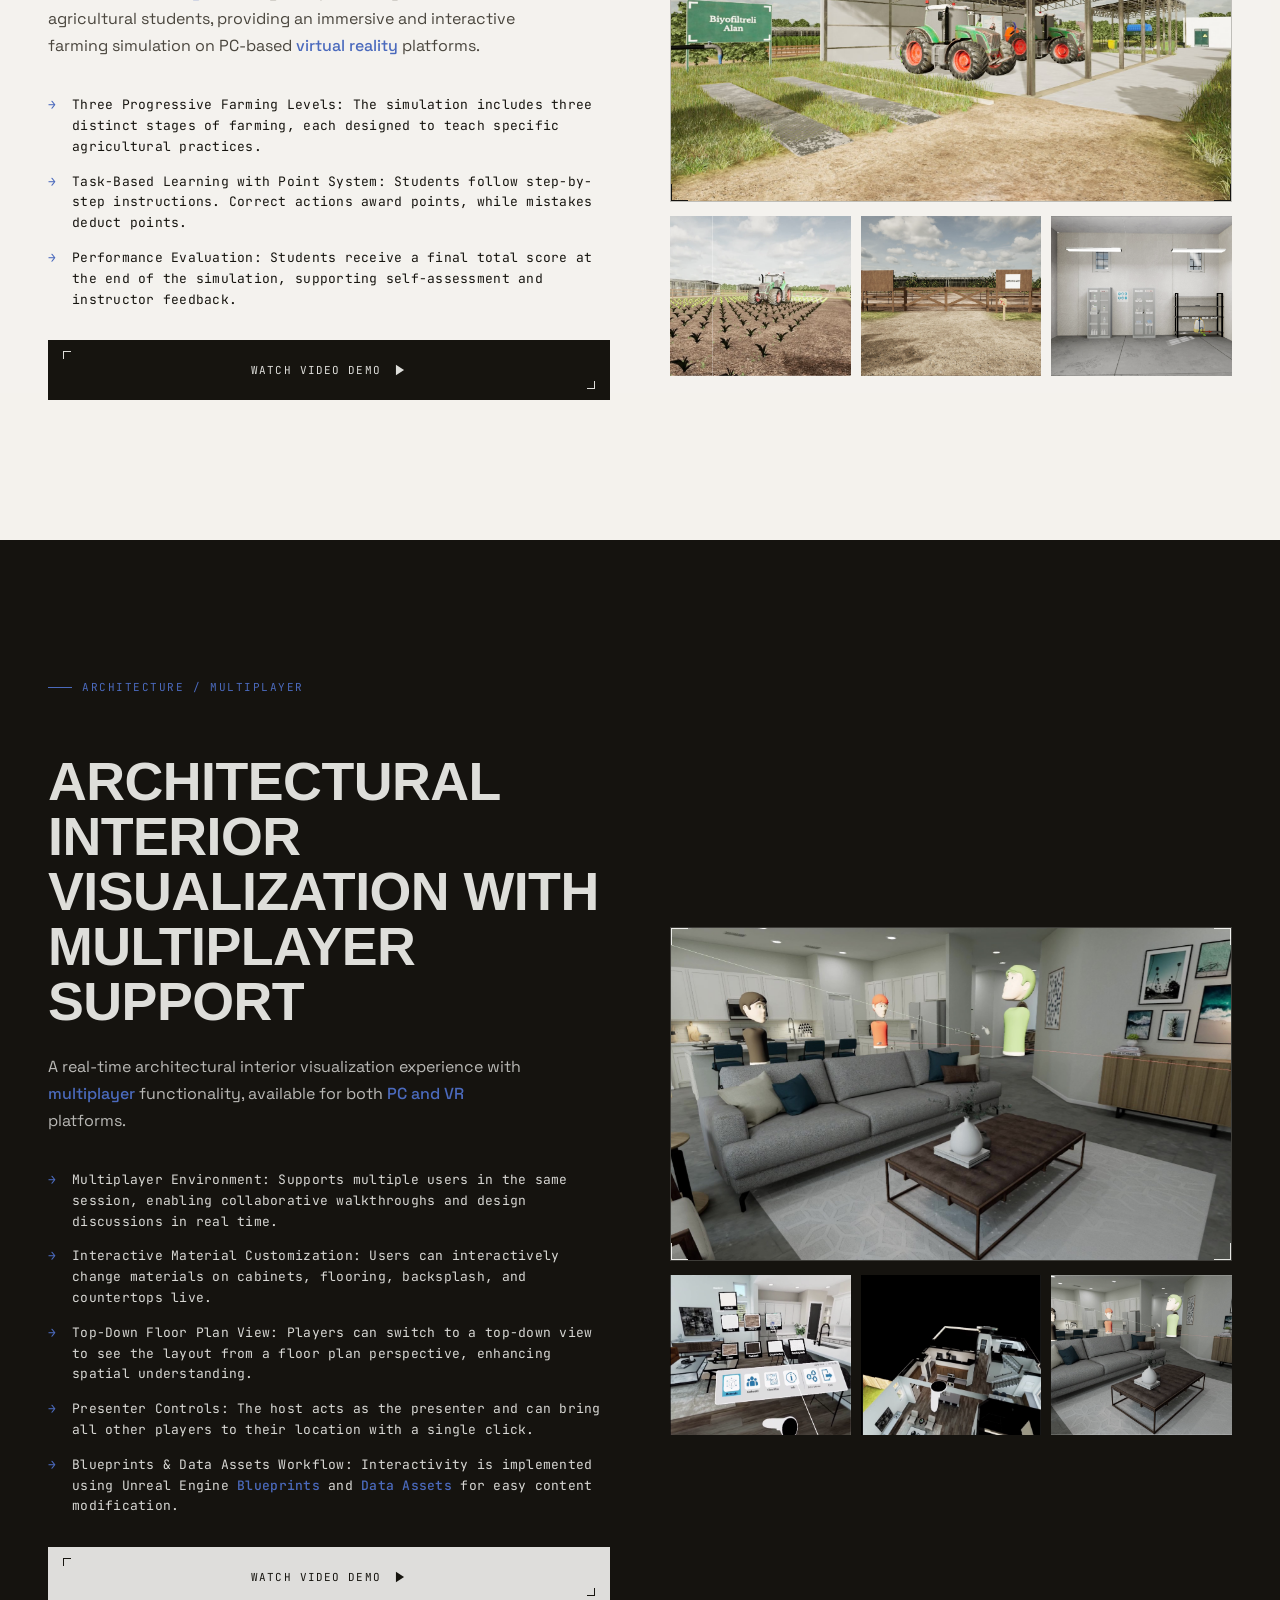
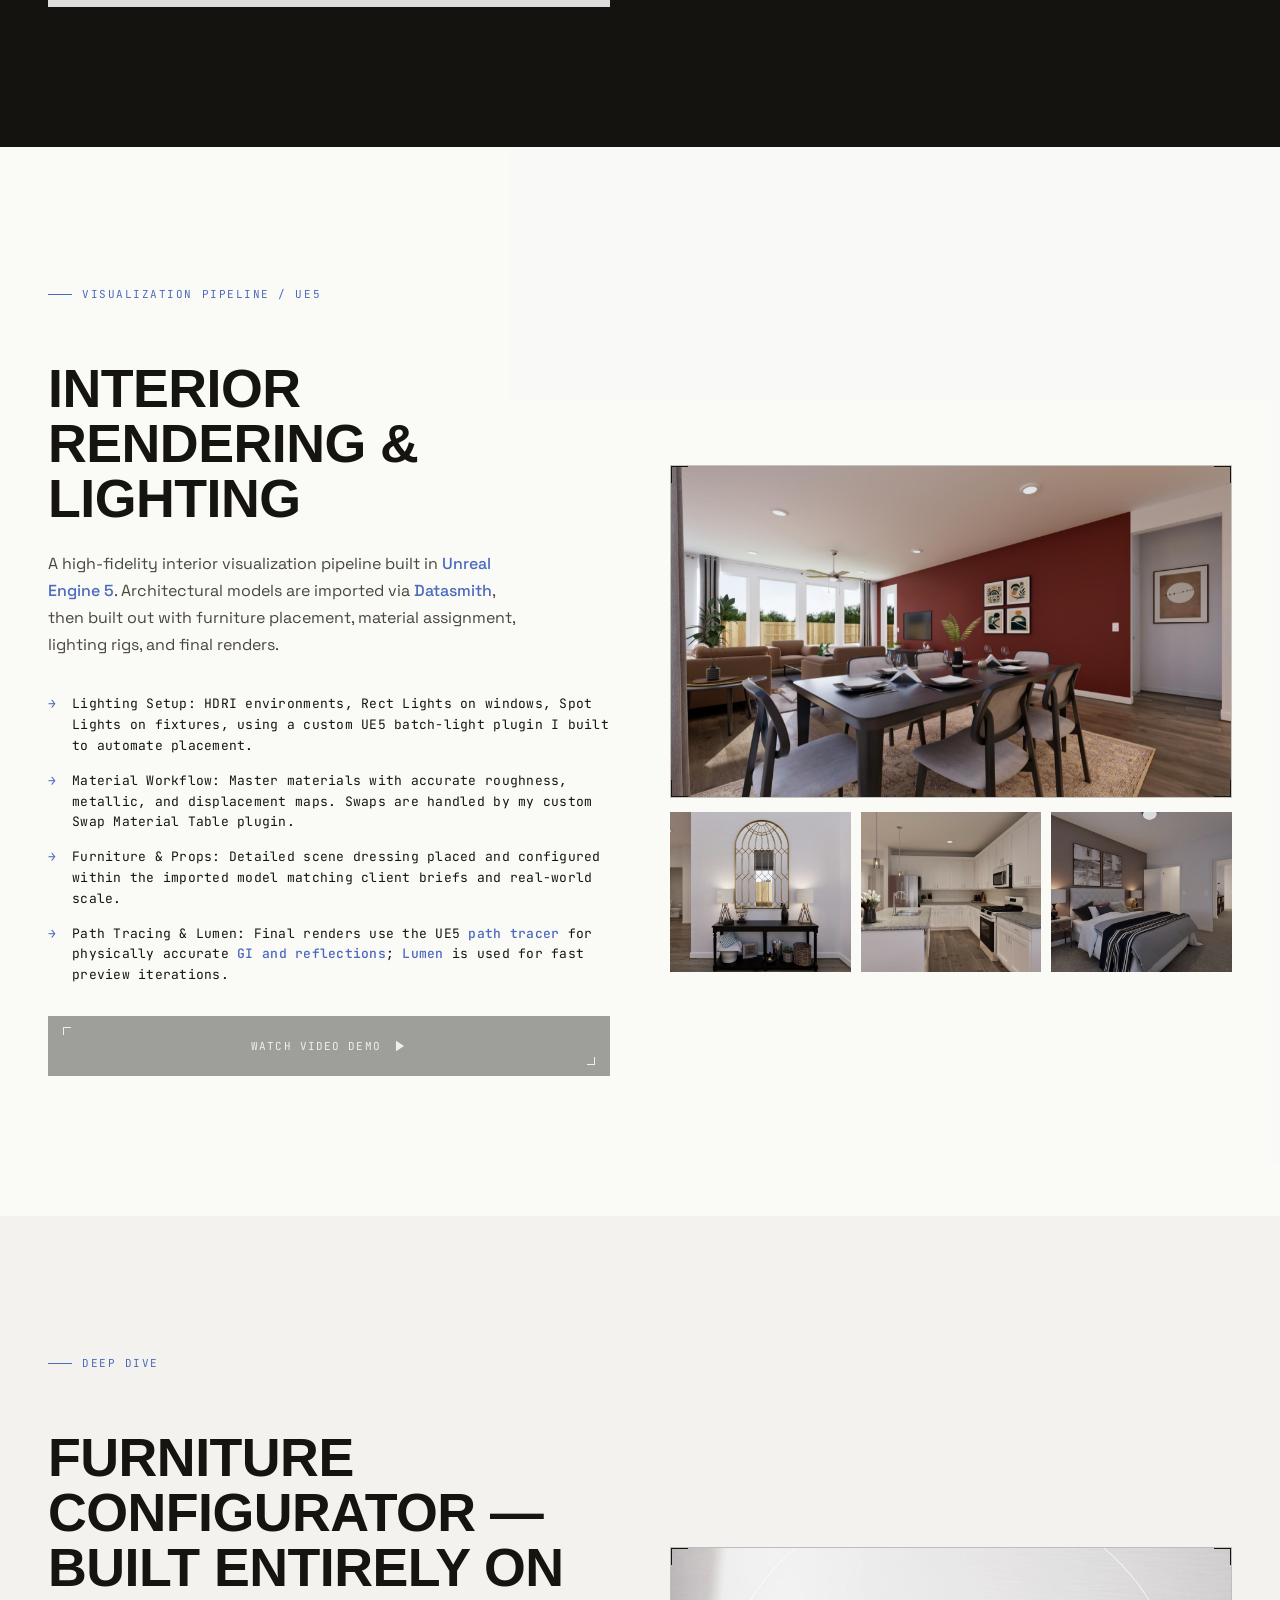
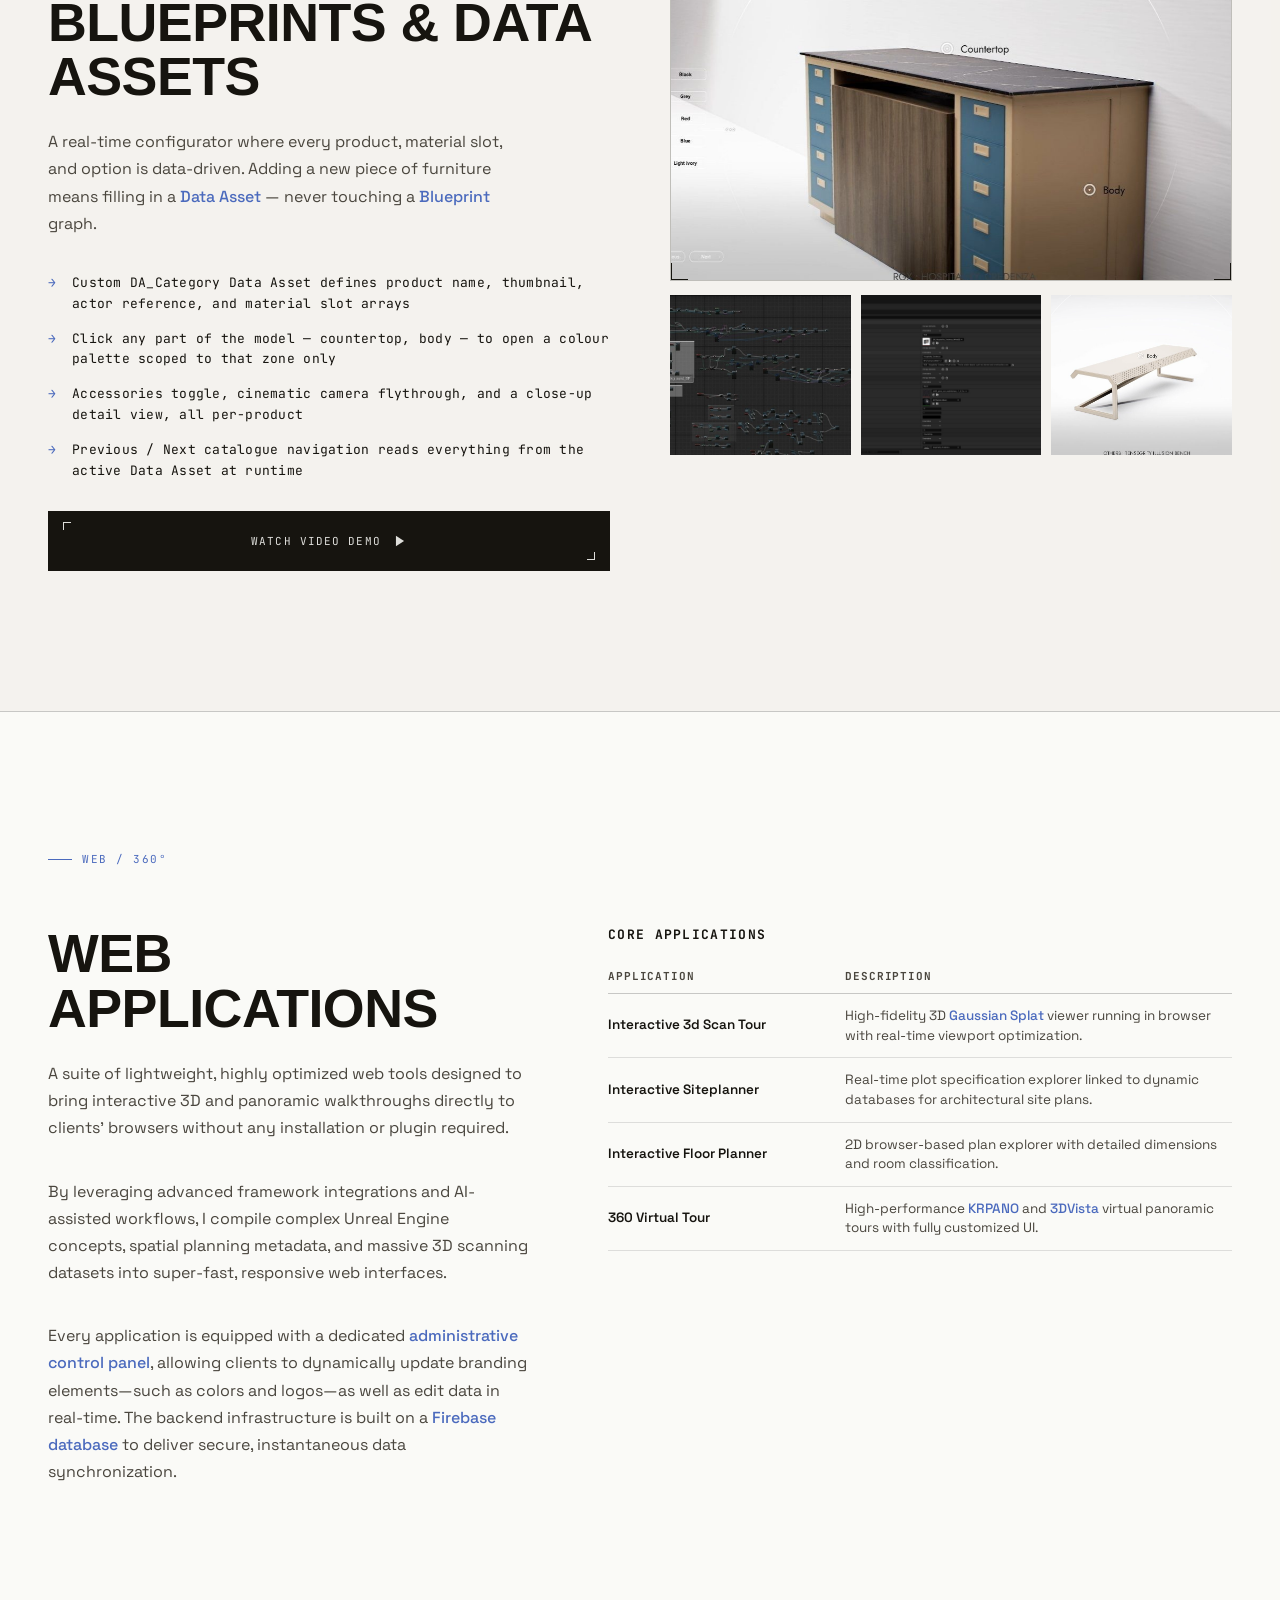
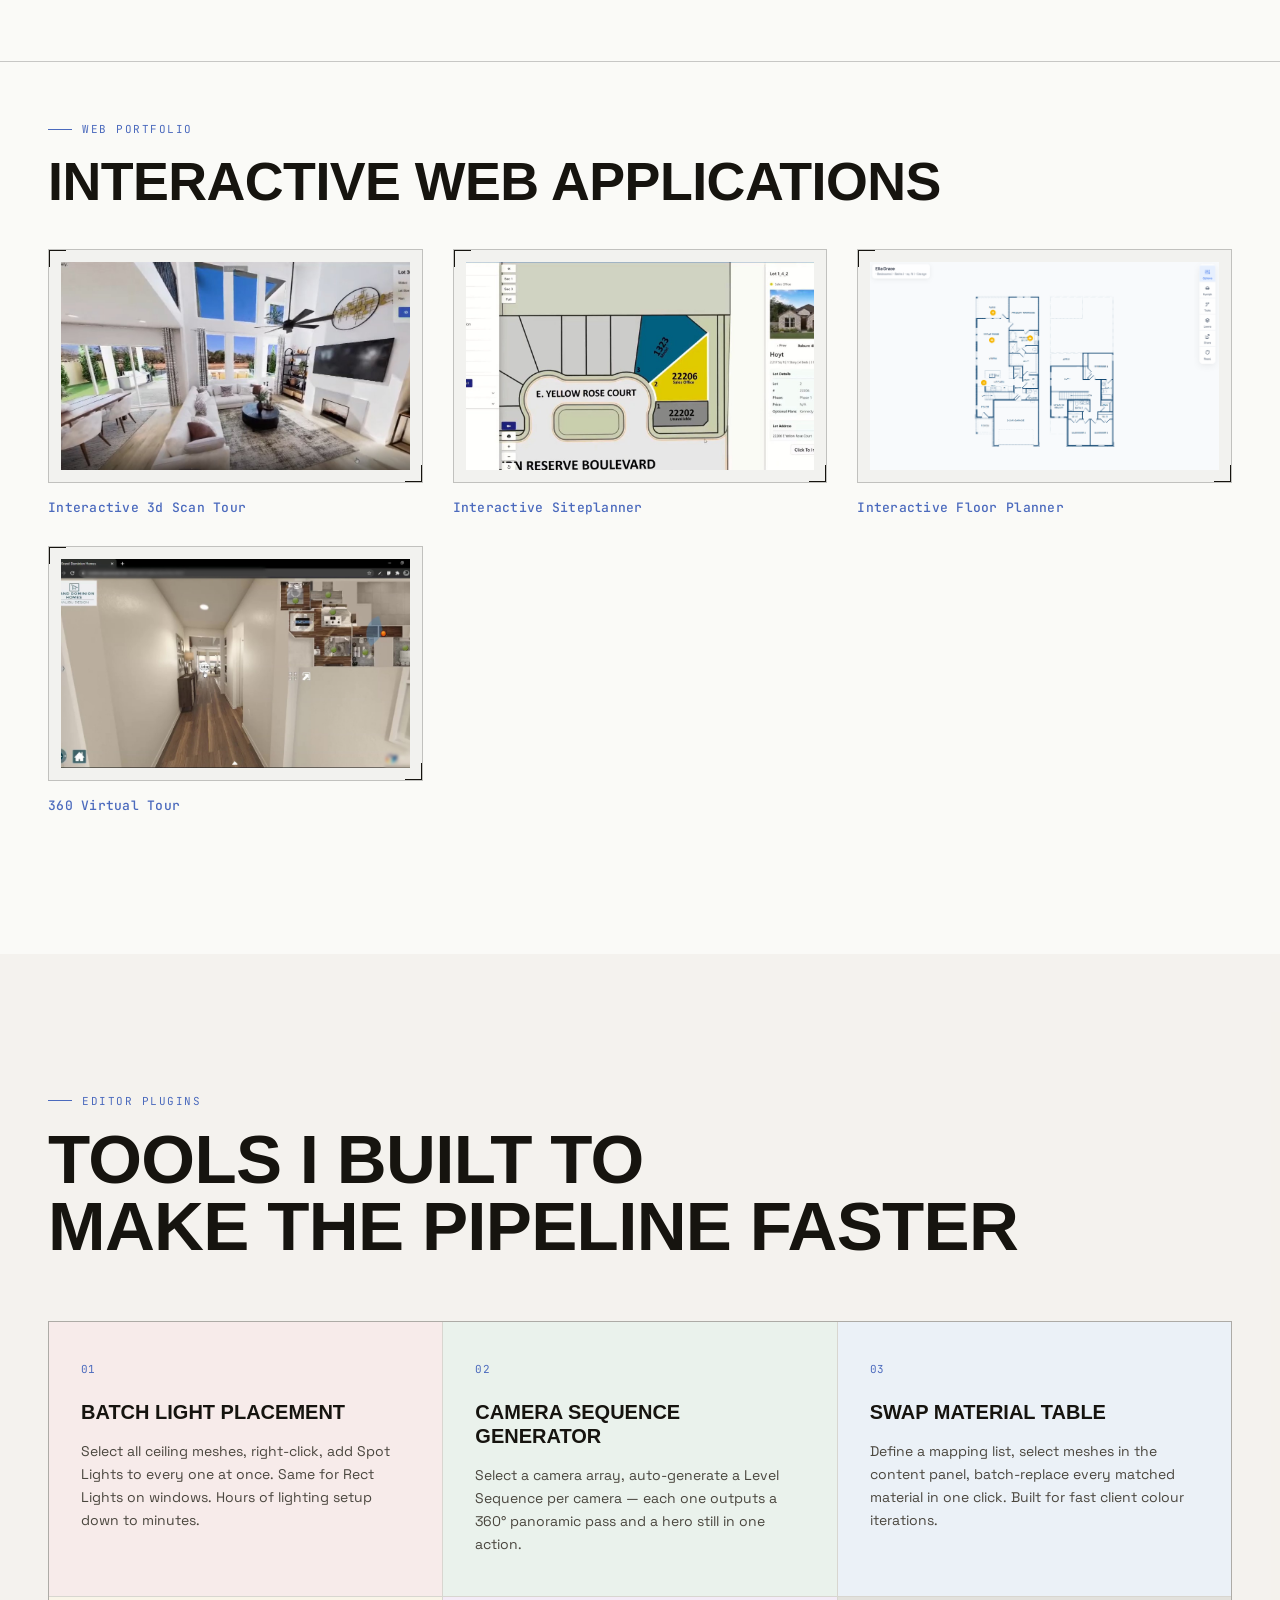
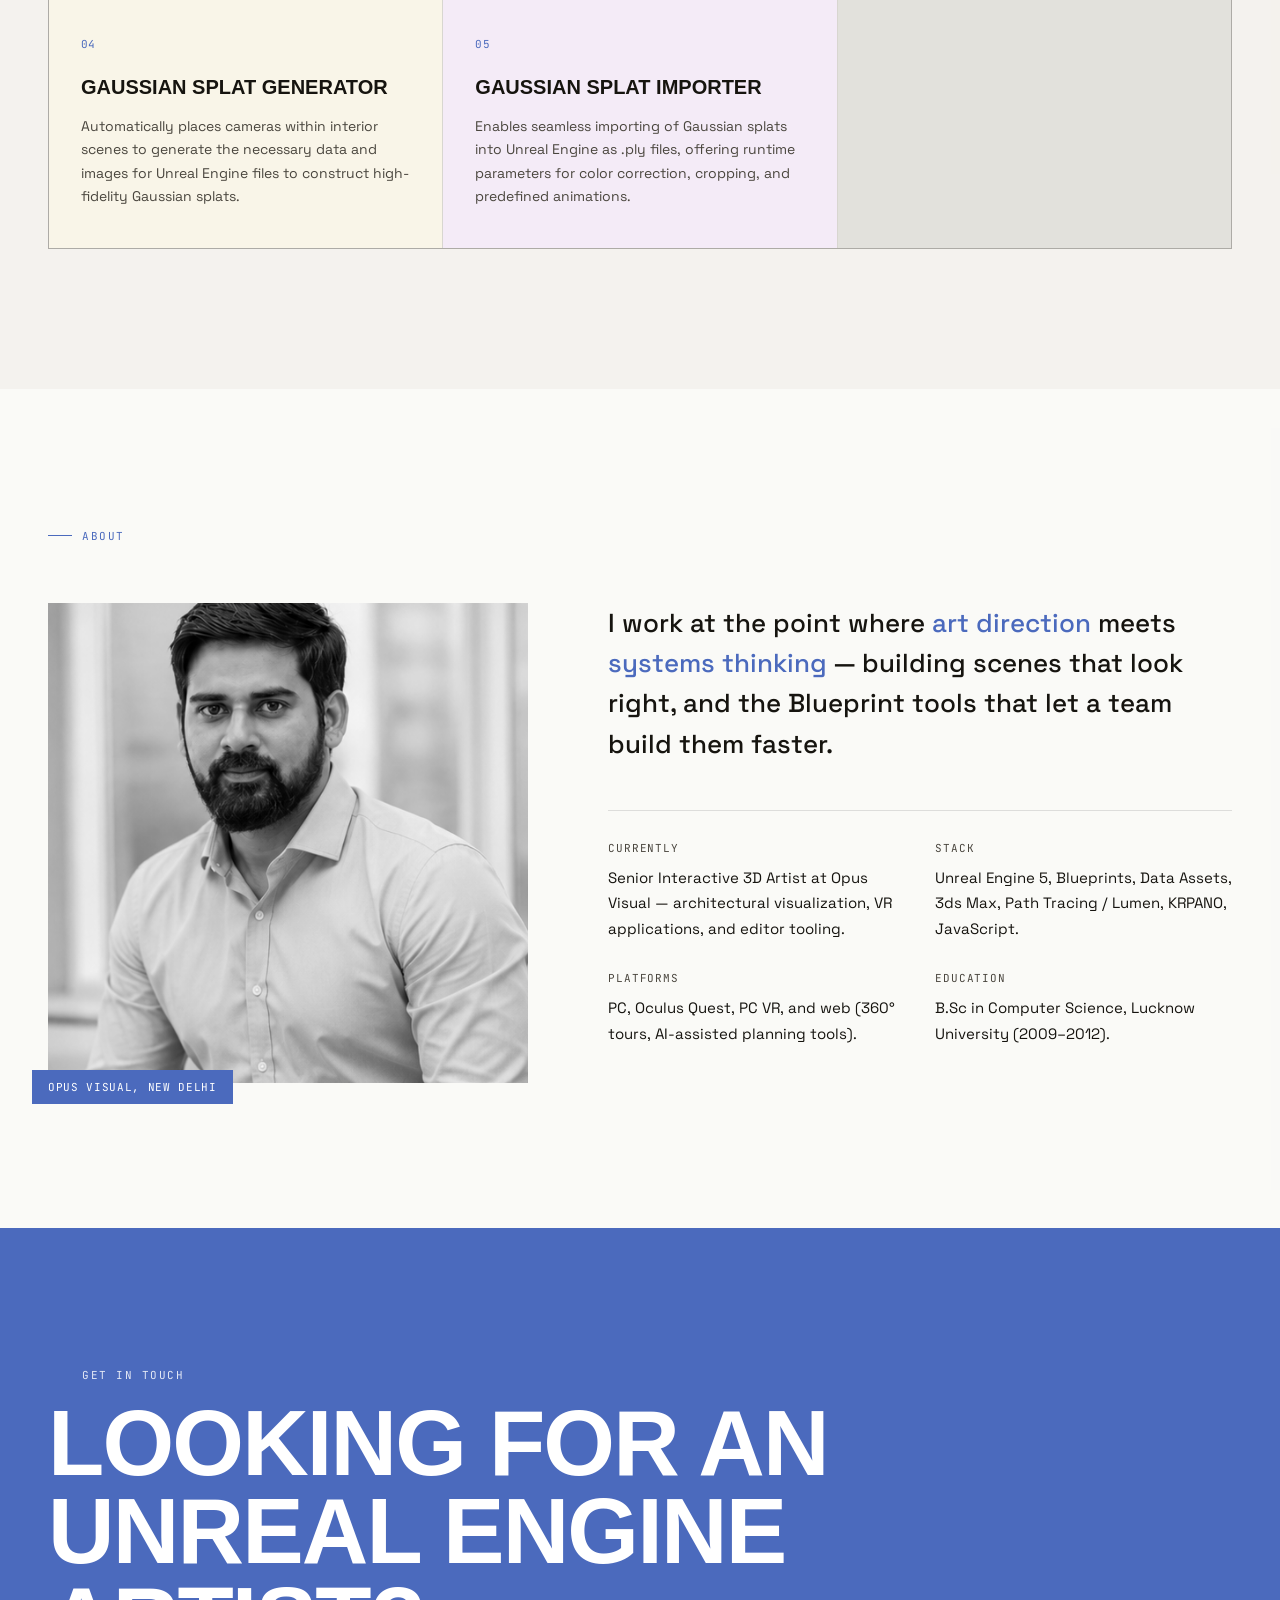
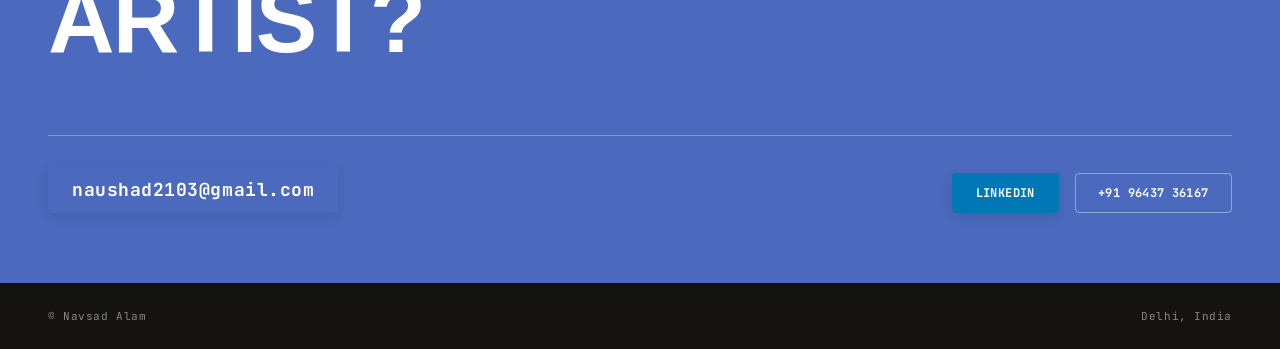
==== commit e9a22e43: "Update Tools / Editor Plugins grid with desaturated RGBY background colors (Rose, Sage, Slate Blue, " ====
--- a/index.html
+++ b/index.html
@@ -844,9 +844,31 @@
   border:1px solid var(--line-strong);
 }
 .tool-card{
-  background:var(--bg-warm);
   padding:40px 32px;
   position:relative;
+  transition: transform 0.3s ease, box-shadow 0.3s ease;
+}
+.tools-grid {
+  background: #D8D6D0;
+}
+.tool-card:nth-child(1) {
+  background: #F7EBEA; /* Desaturated Red / Rose */
+}
+.tool-card:nth-child(2) {
+  background: #EAF2EC; /* Desaturated Green / Sage */
+}
+.tool-card:nth-child(3) {
+  background: #EBF1F7; /* Desaturated Blue / Sky Slate */
+}
+.tool-card:nth-child(4) {
+  background: #F9F5E8; /* Desaturated Yellow / Warm Sand */
+}
+.tool-card:nth-child(5) {
+  background: #F4EBF7; /* Desaturated Violet / Soft Lavender */
+}
+.tool-card.tool-empty {
+  background: #E2E1DC; /* Desaturated Neutral 6th Tile */
+  min-height: 100%;
 }
 .tool-num{
   font-family:'JetBrains Mono','SF Mono',Consolas,monospace;
@@ -1882,6 +1904,7 @@
       <div class="tool-name">Gaussian Splat Importer</div>
       <div class="tool-desc">Enables seamless importing of Gaussian splats into Unreal Engine as .ply files, offering runtime parameters for color correction, cropping, and predefined animations.</div>
     </div>
+    <div class="tool-card tool-empty"></div>
   </div>
 </section>
 
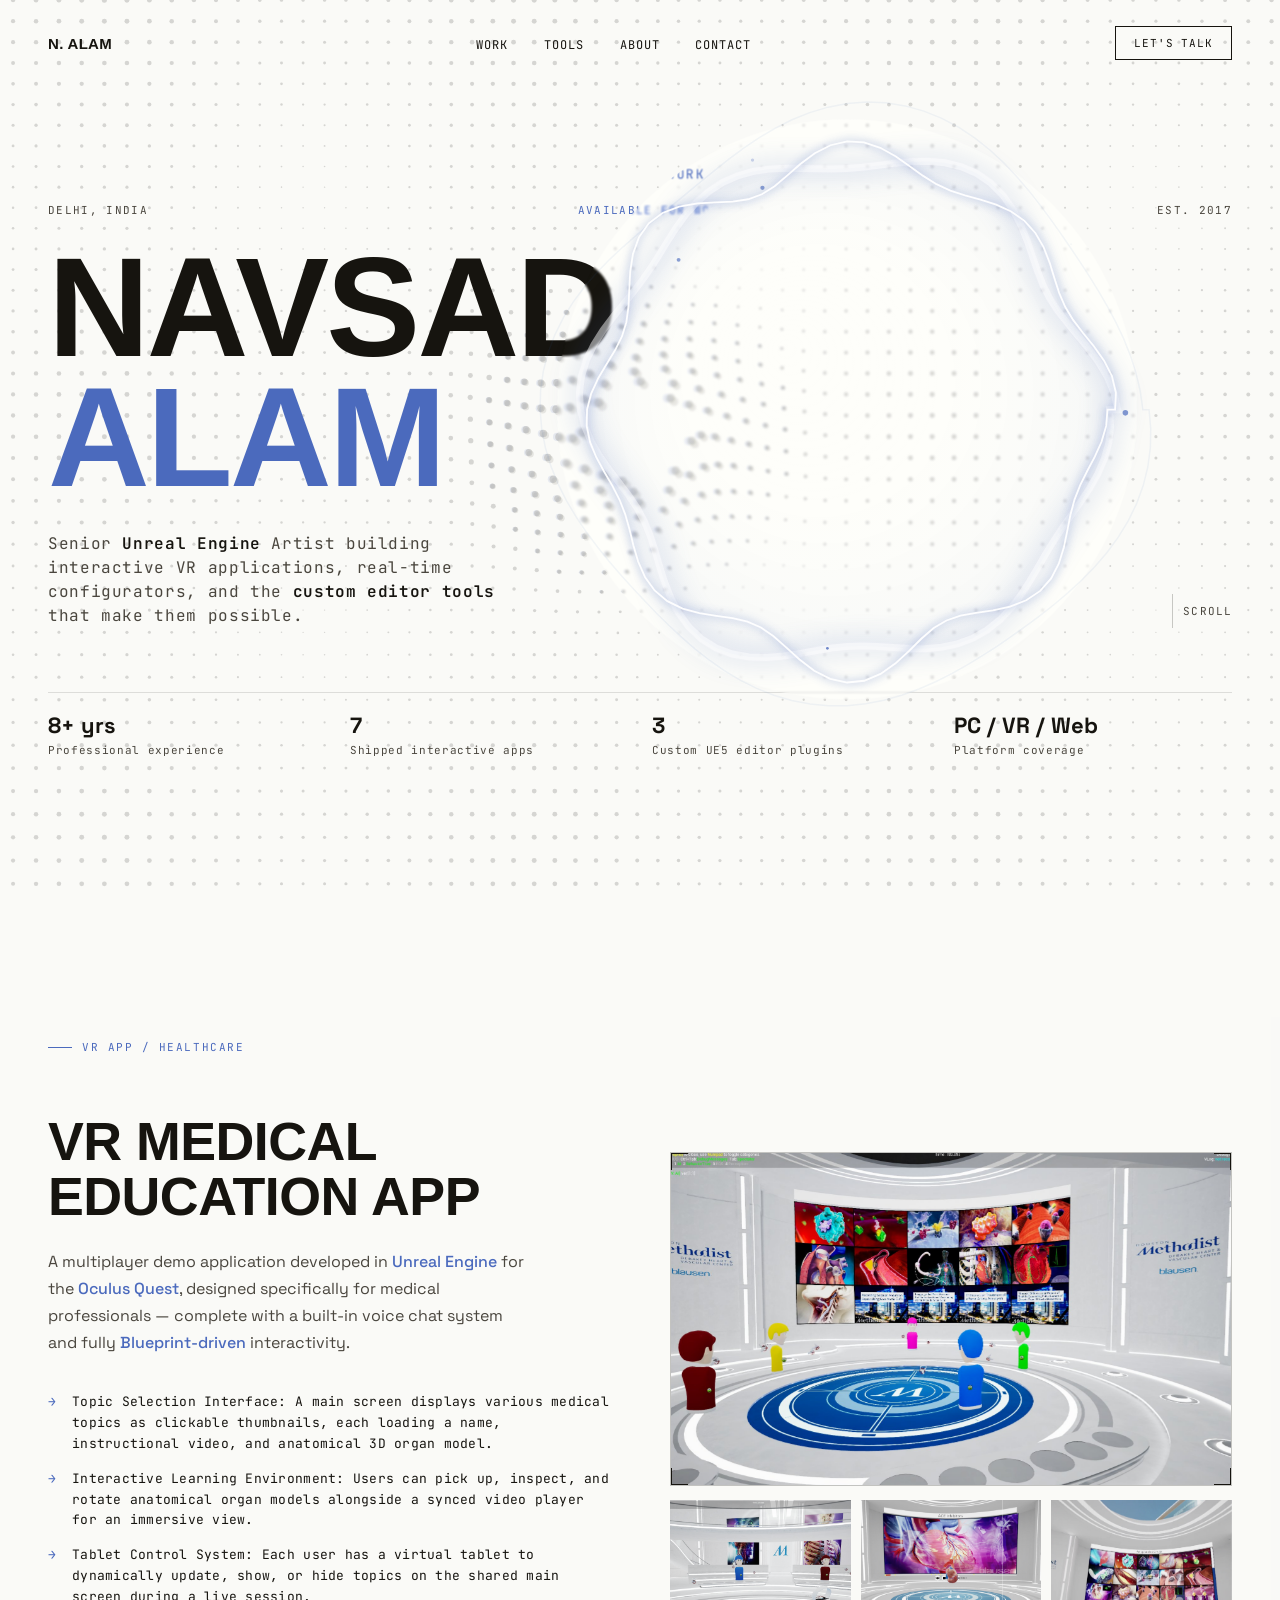
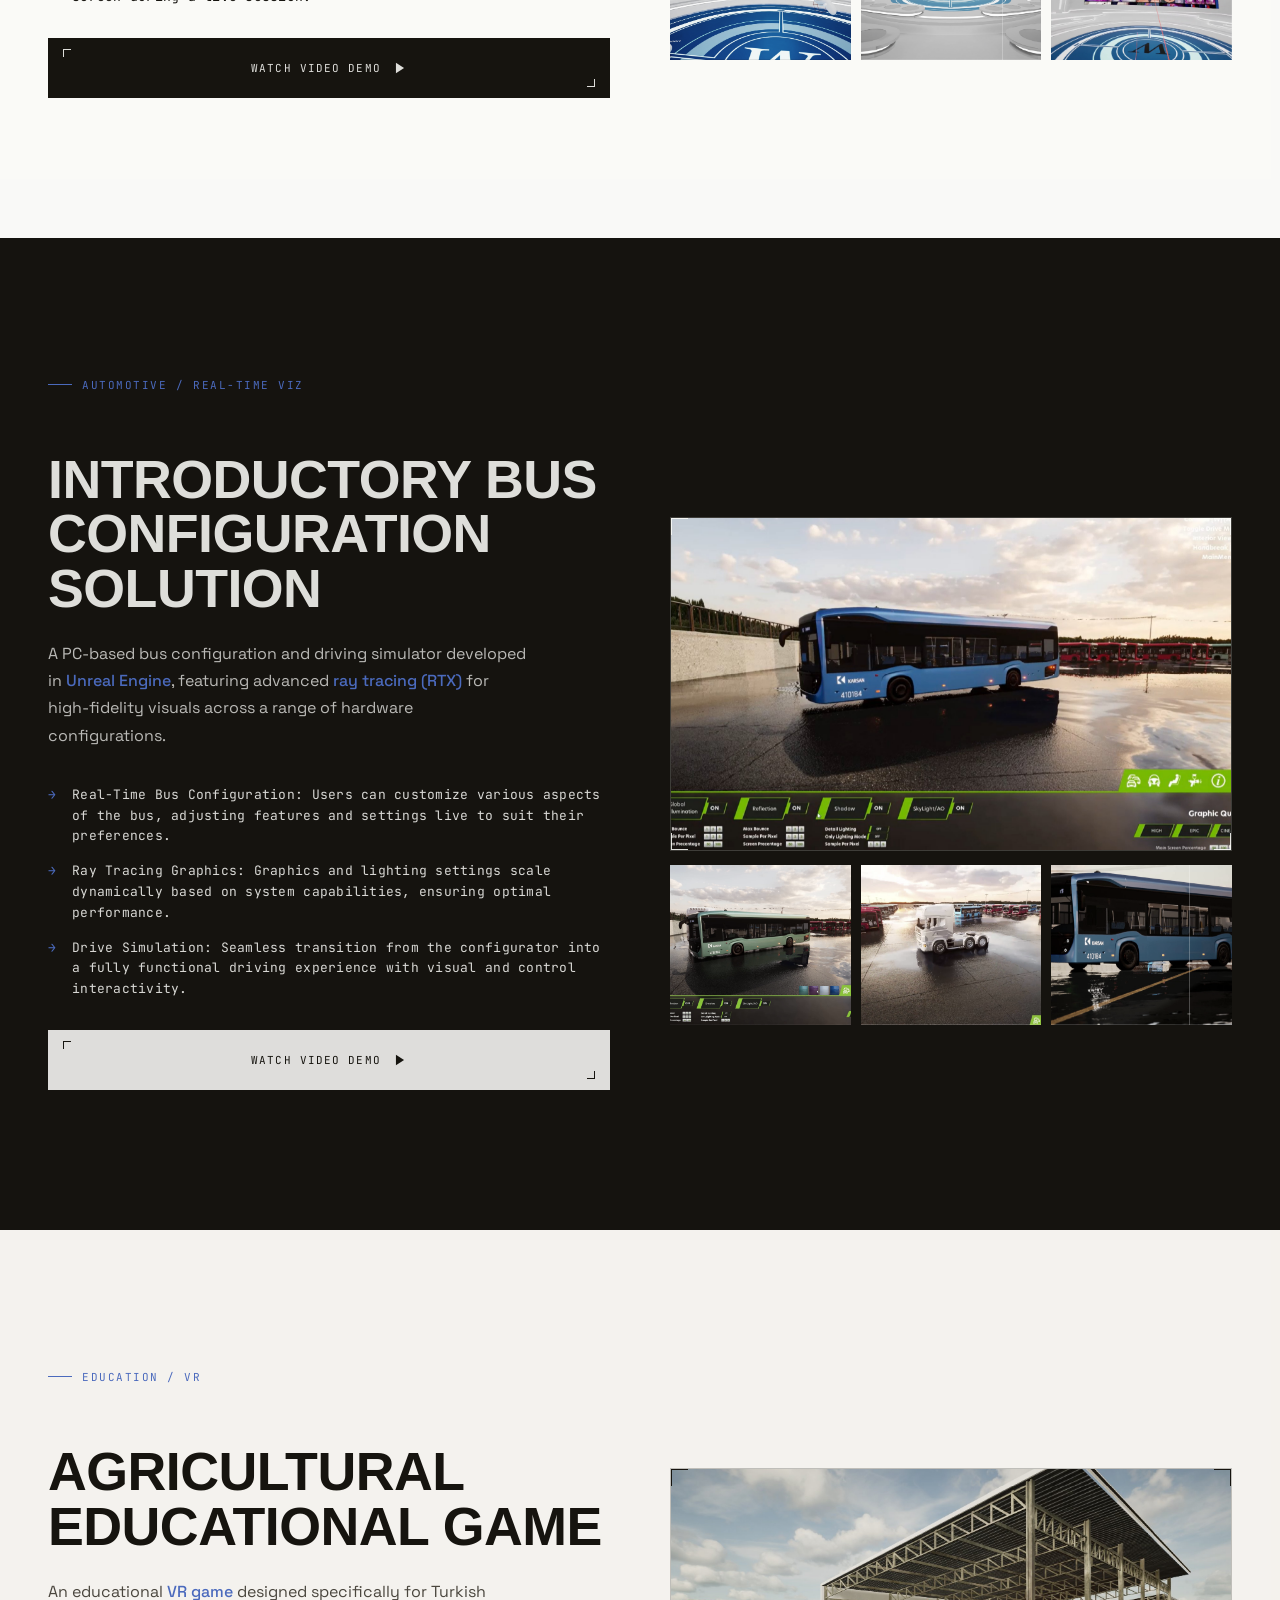
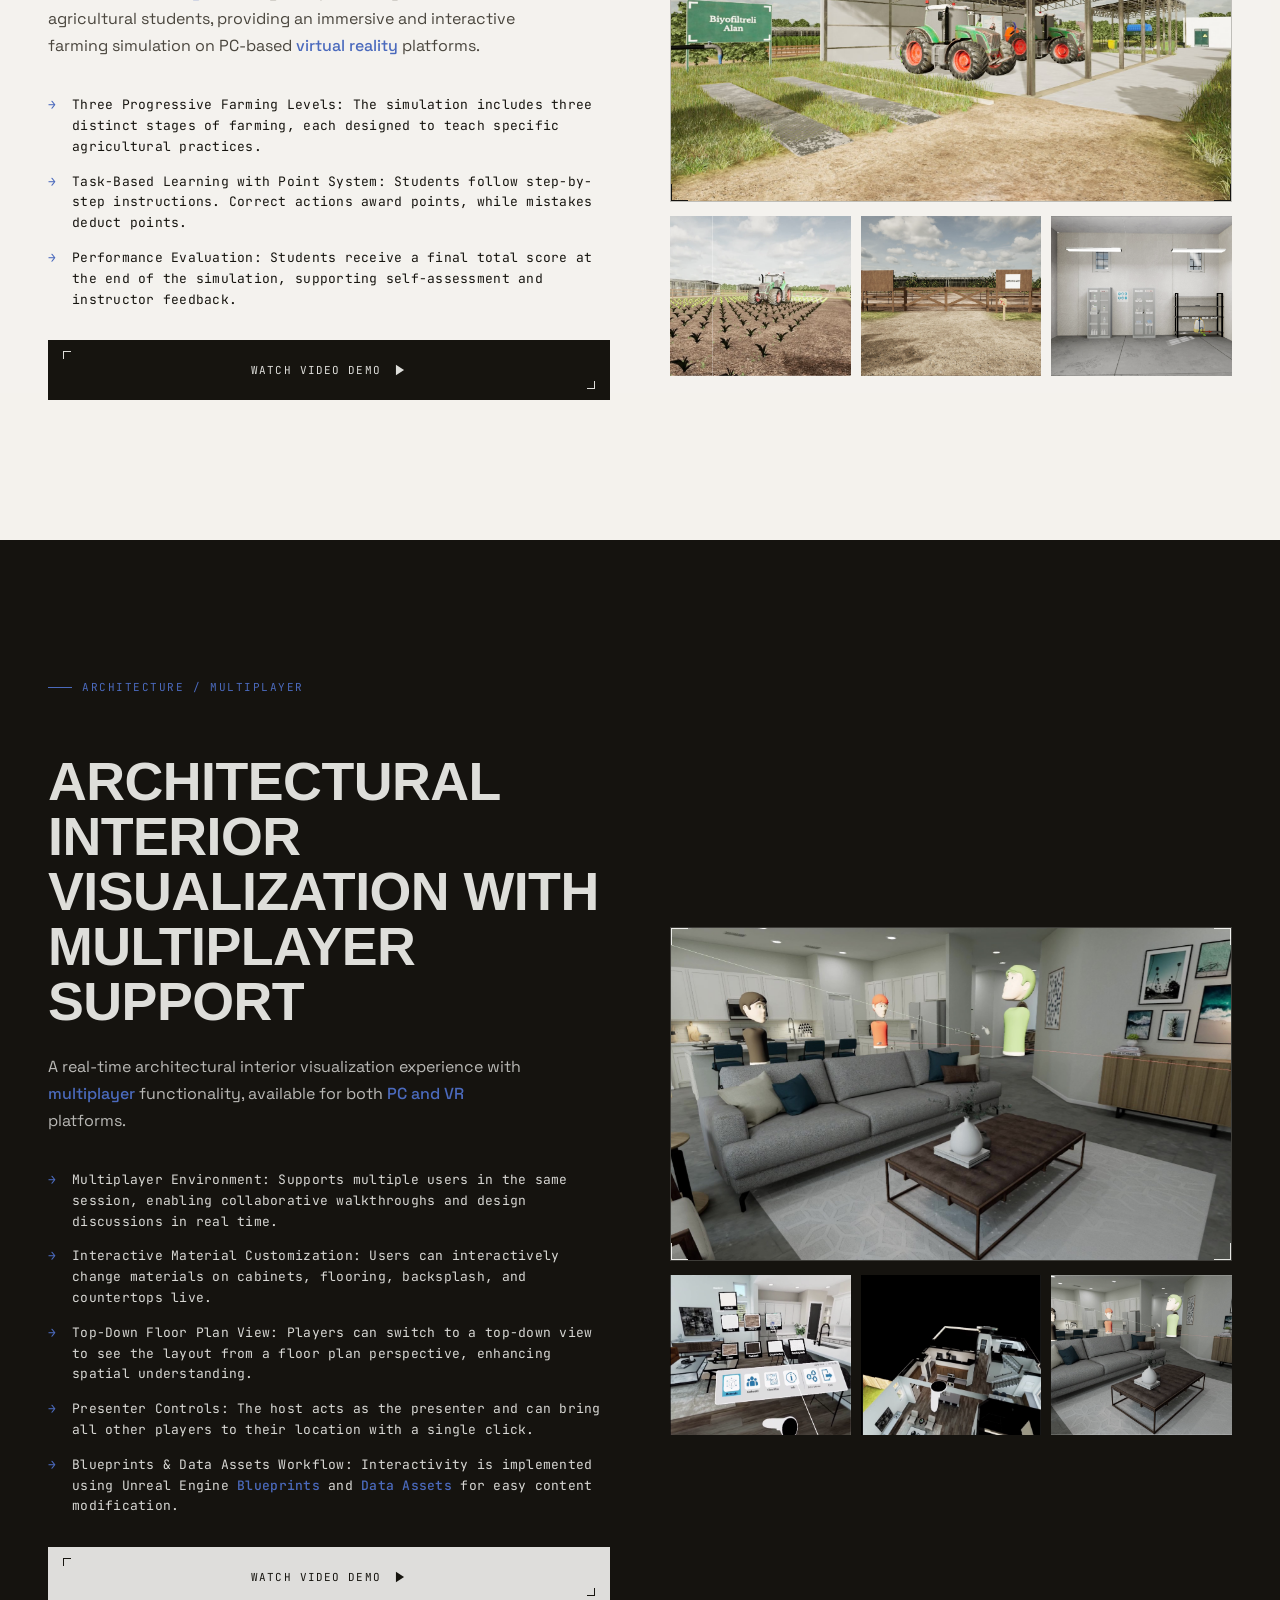
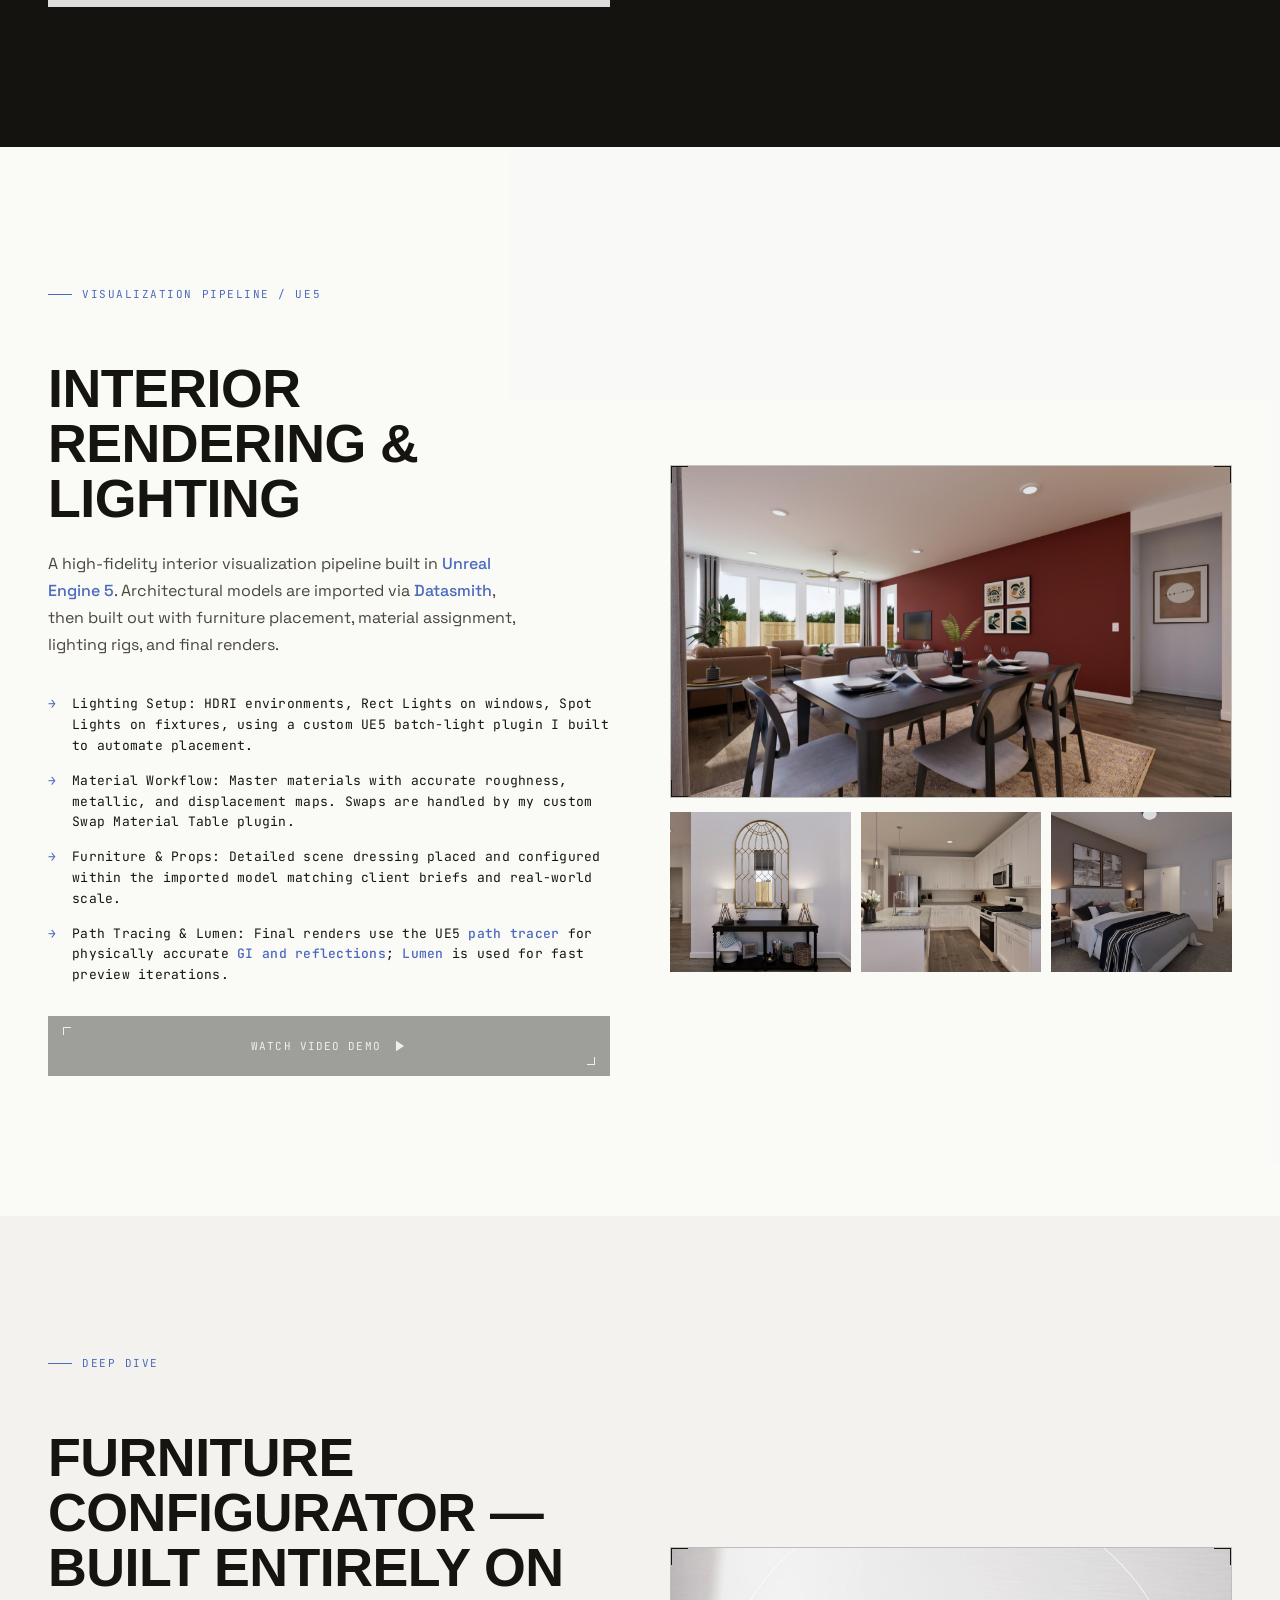
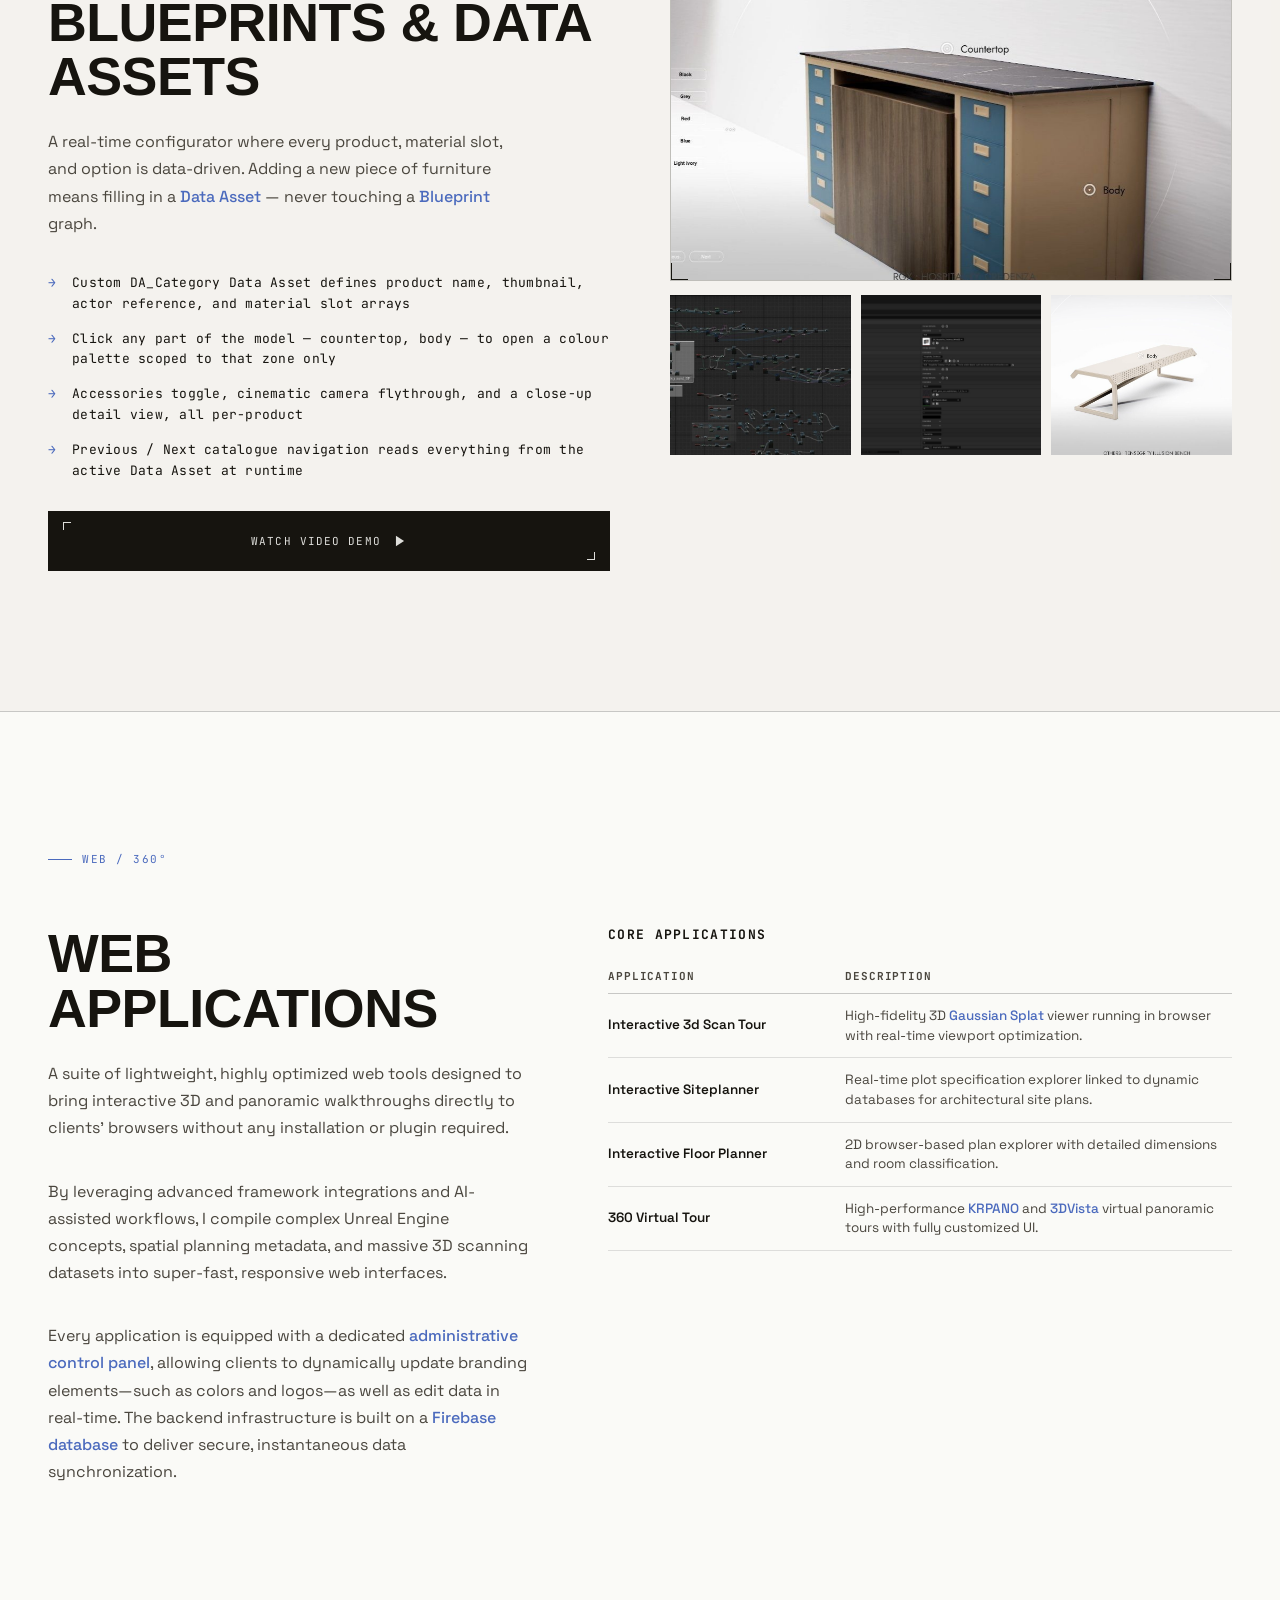
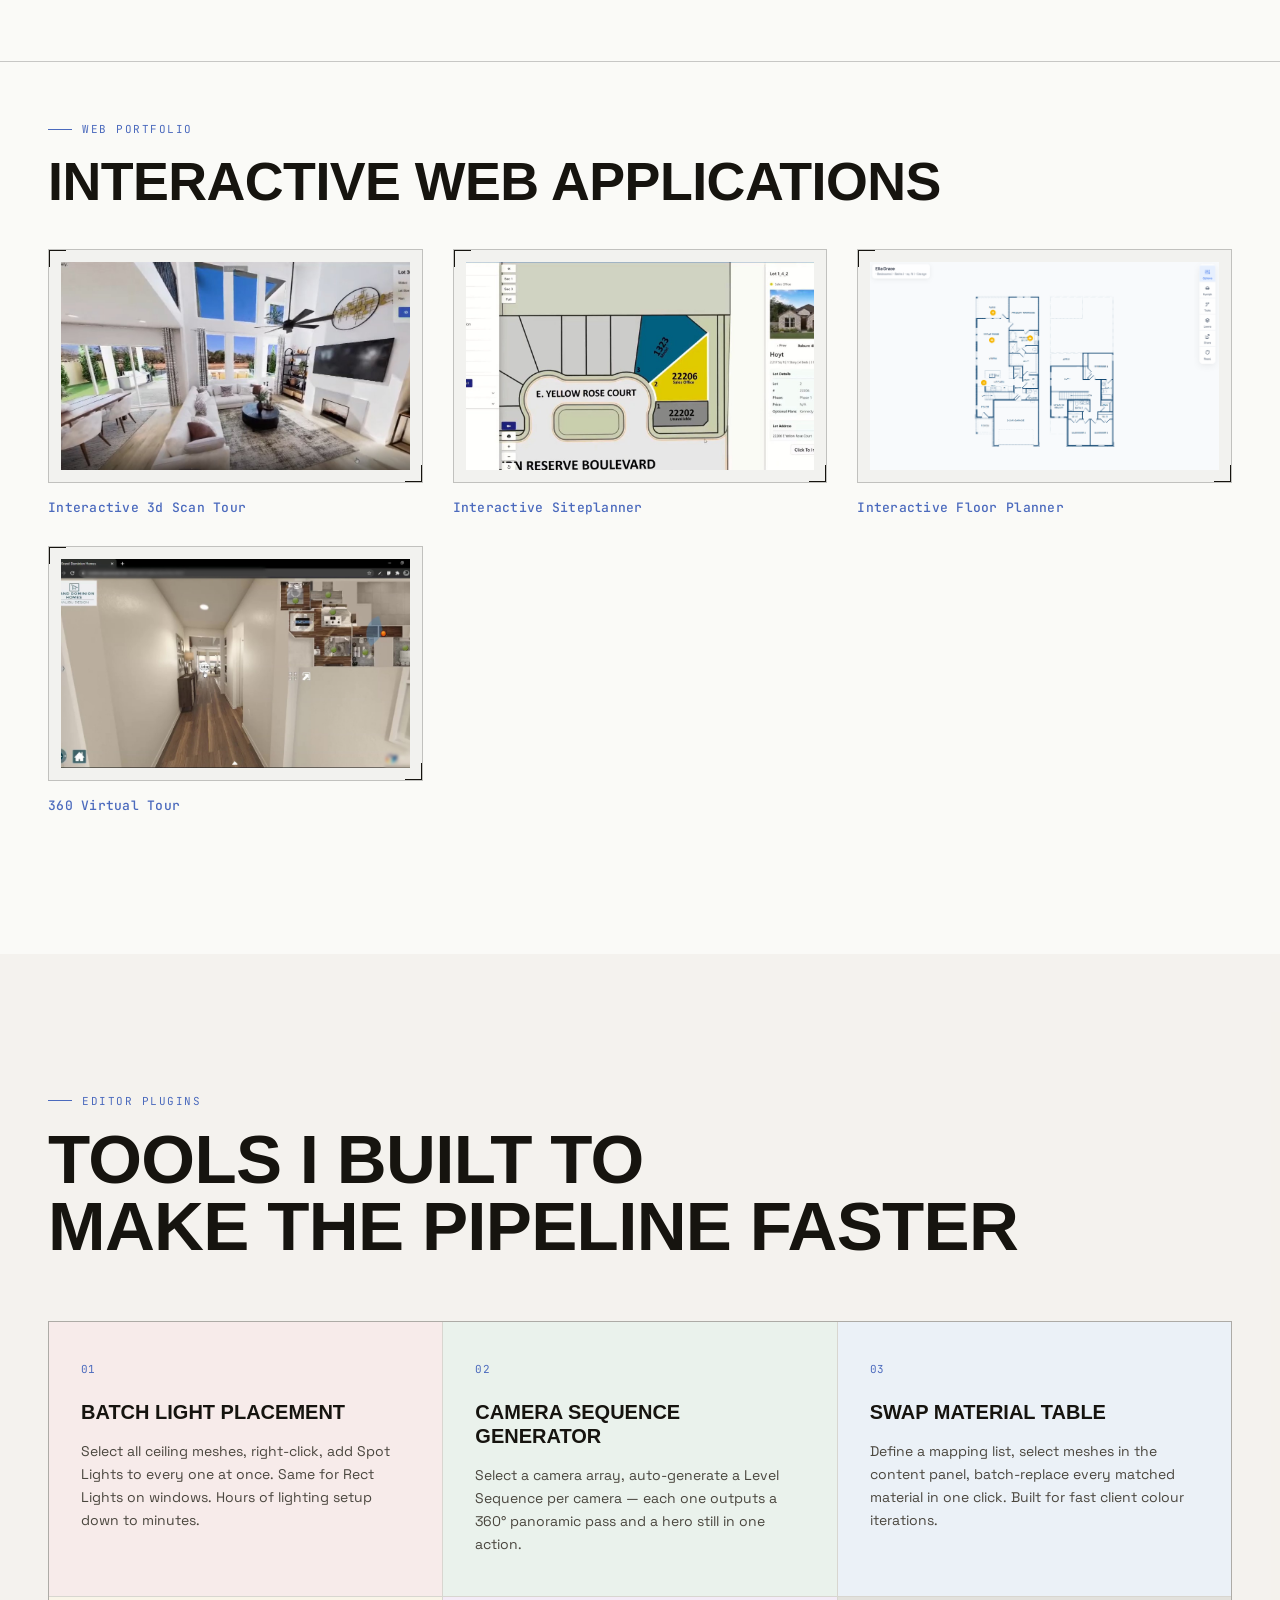
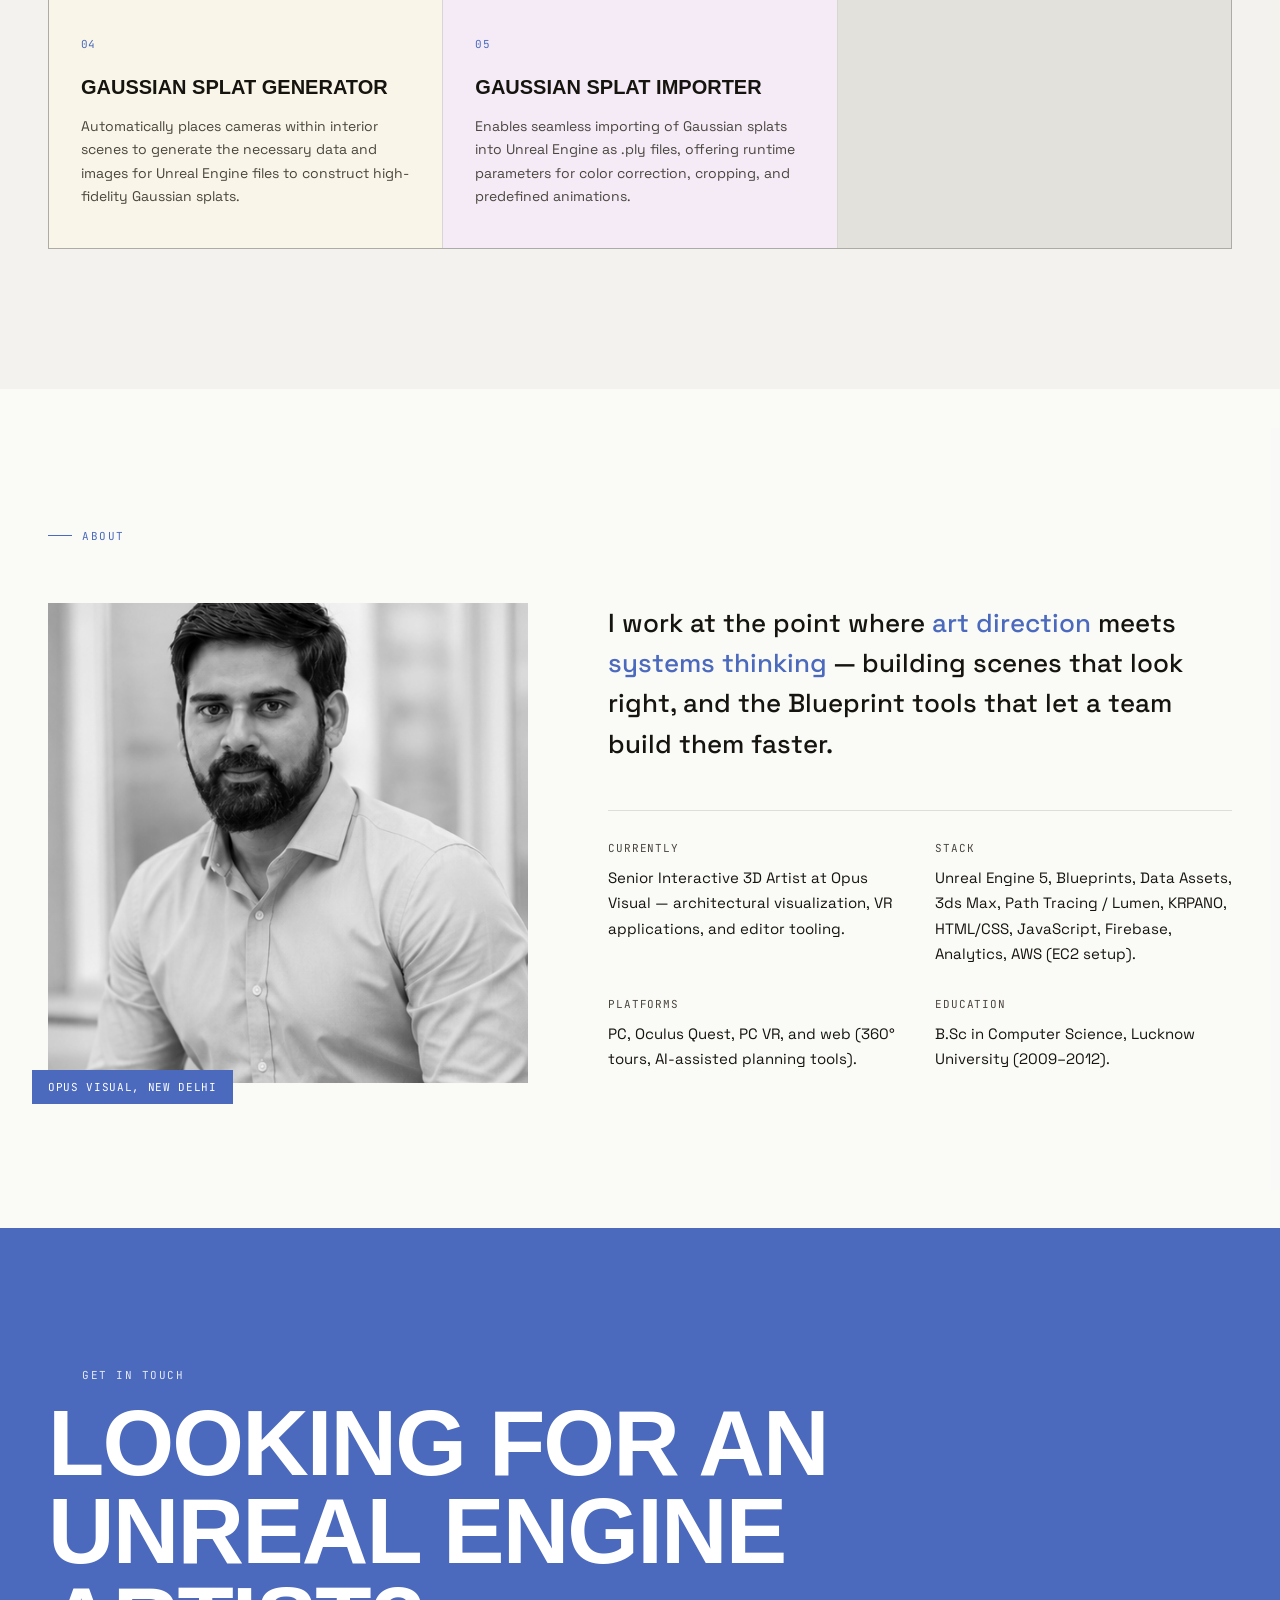
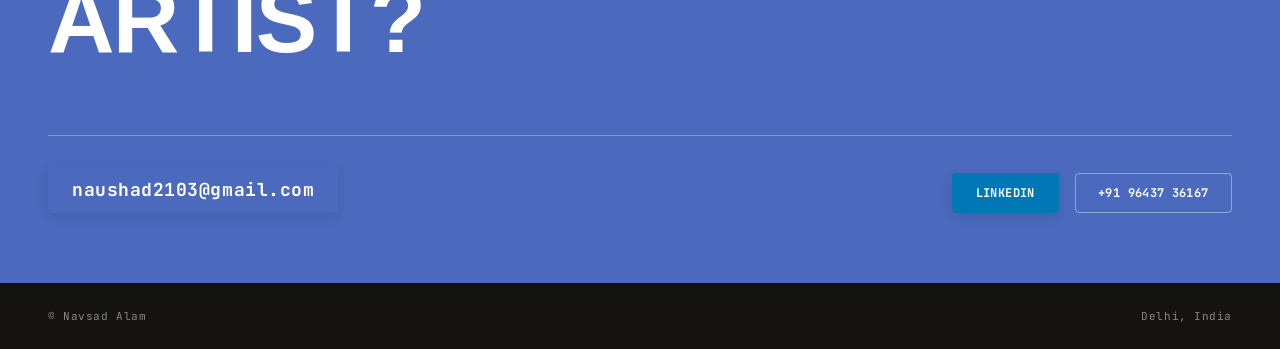
==== commit d2f6fef6: "Update About section: add HTML/CSS, Firebase, Analytics, and AWS (EC2 setup) to technical Stack" ====
--- a/index.html
+++ b/index.html
@@ -1925,7 +1925,7 @@
         </div>
         <div class="about-meta-block">
           <div class="label">Stack</div>
-          <div class="val">Unreal Engine 5, Blueprints, Data Assets, 3ds Max, Path Tracing / Lumen, KRPANO, JavaScript.</div>
+          <div class="val">Unreal Engine 5, Blueprints, Data Assets, 3ds Max, Path Tracing / Lumen, KRPANO, HTML/CSS, JavaScript, Firebase, Analytics, AWS (EC2 setup).</div>
         </div>
         <div class="about-meta-block">
           <div class="label">Platforms</div>
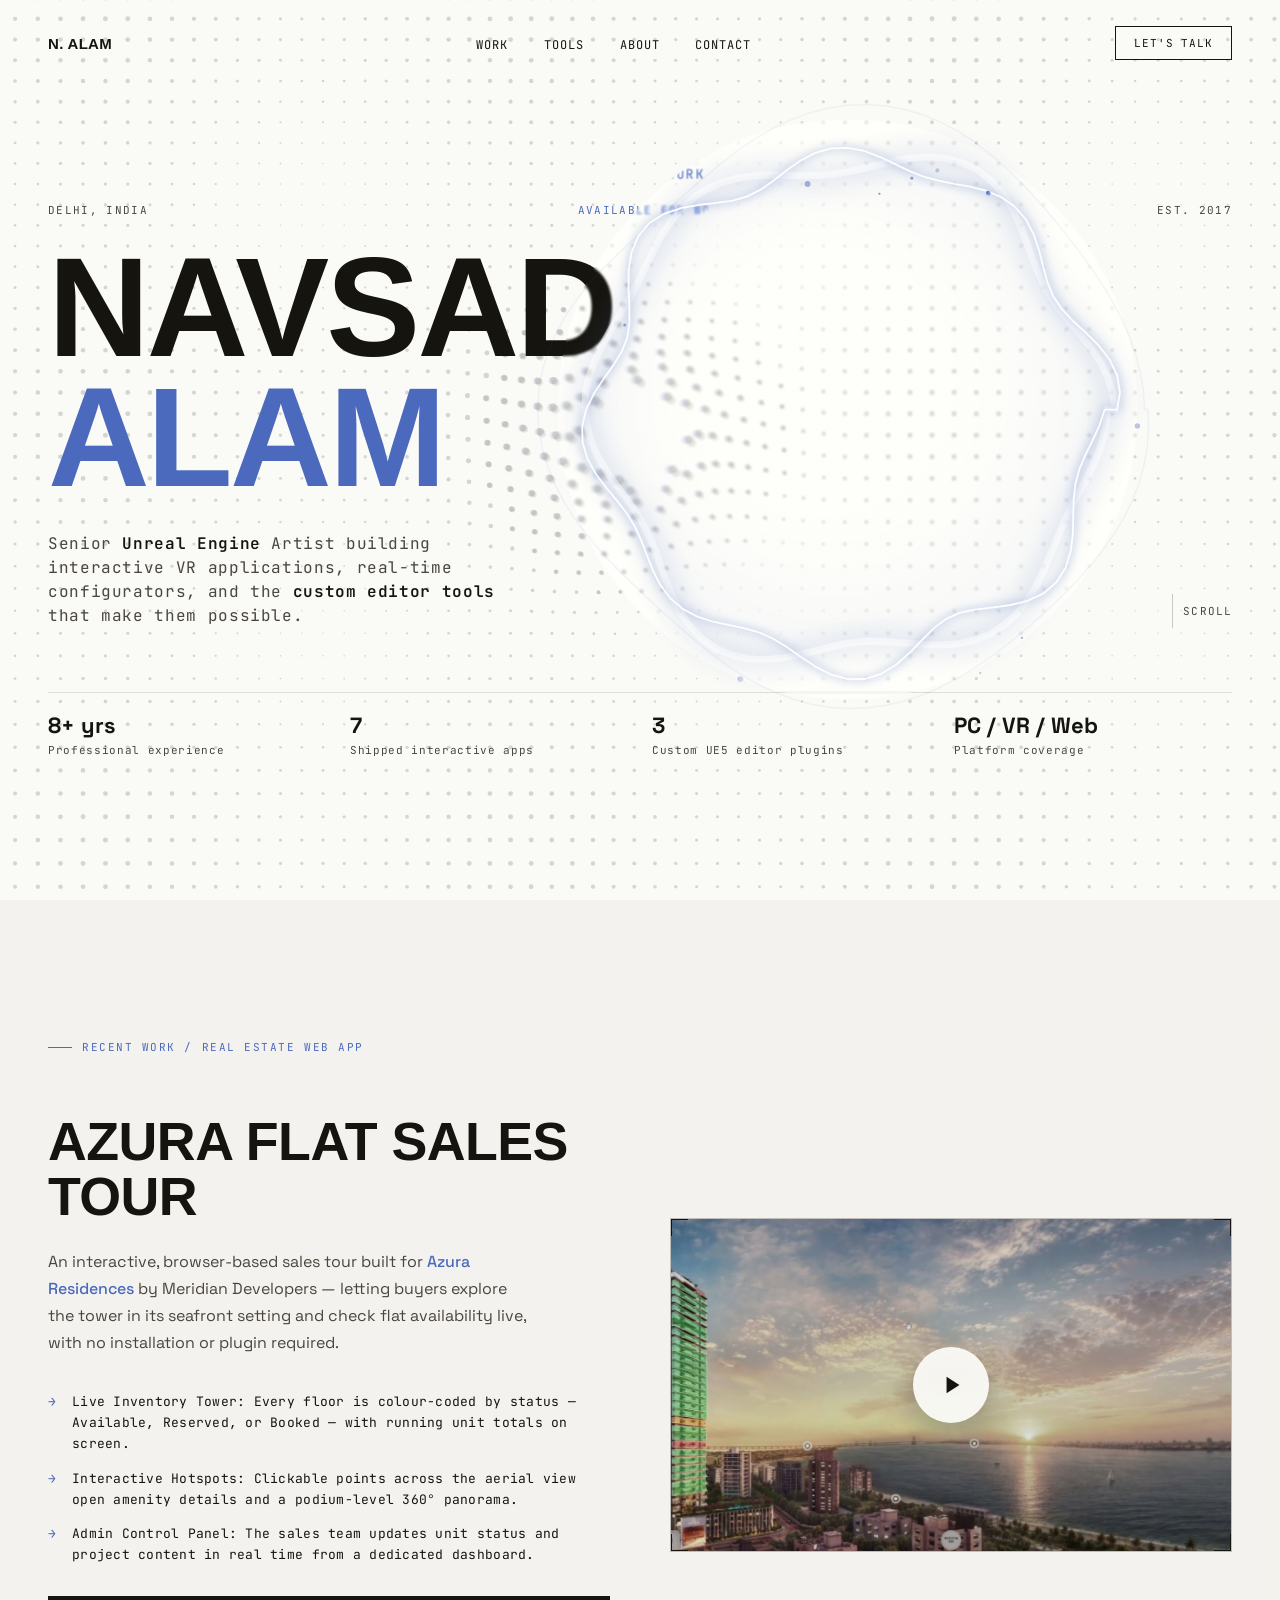
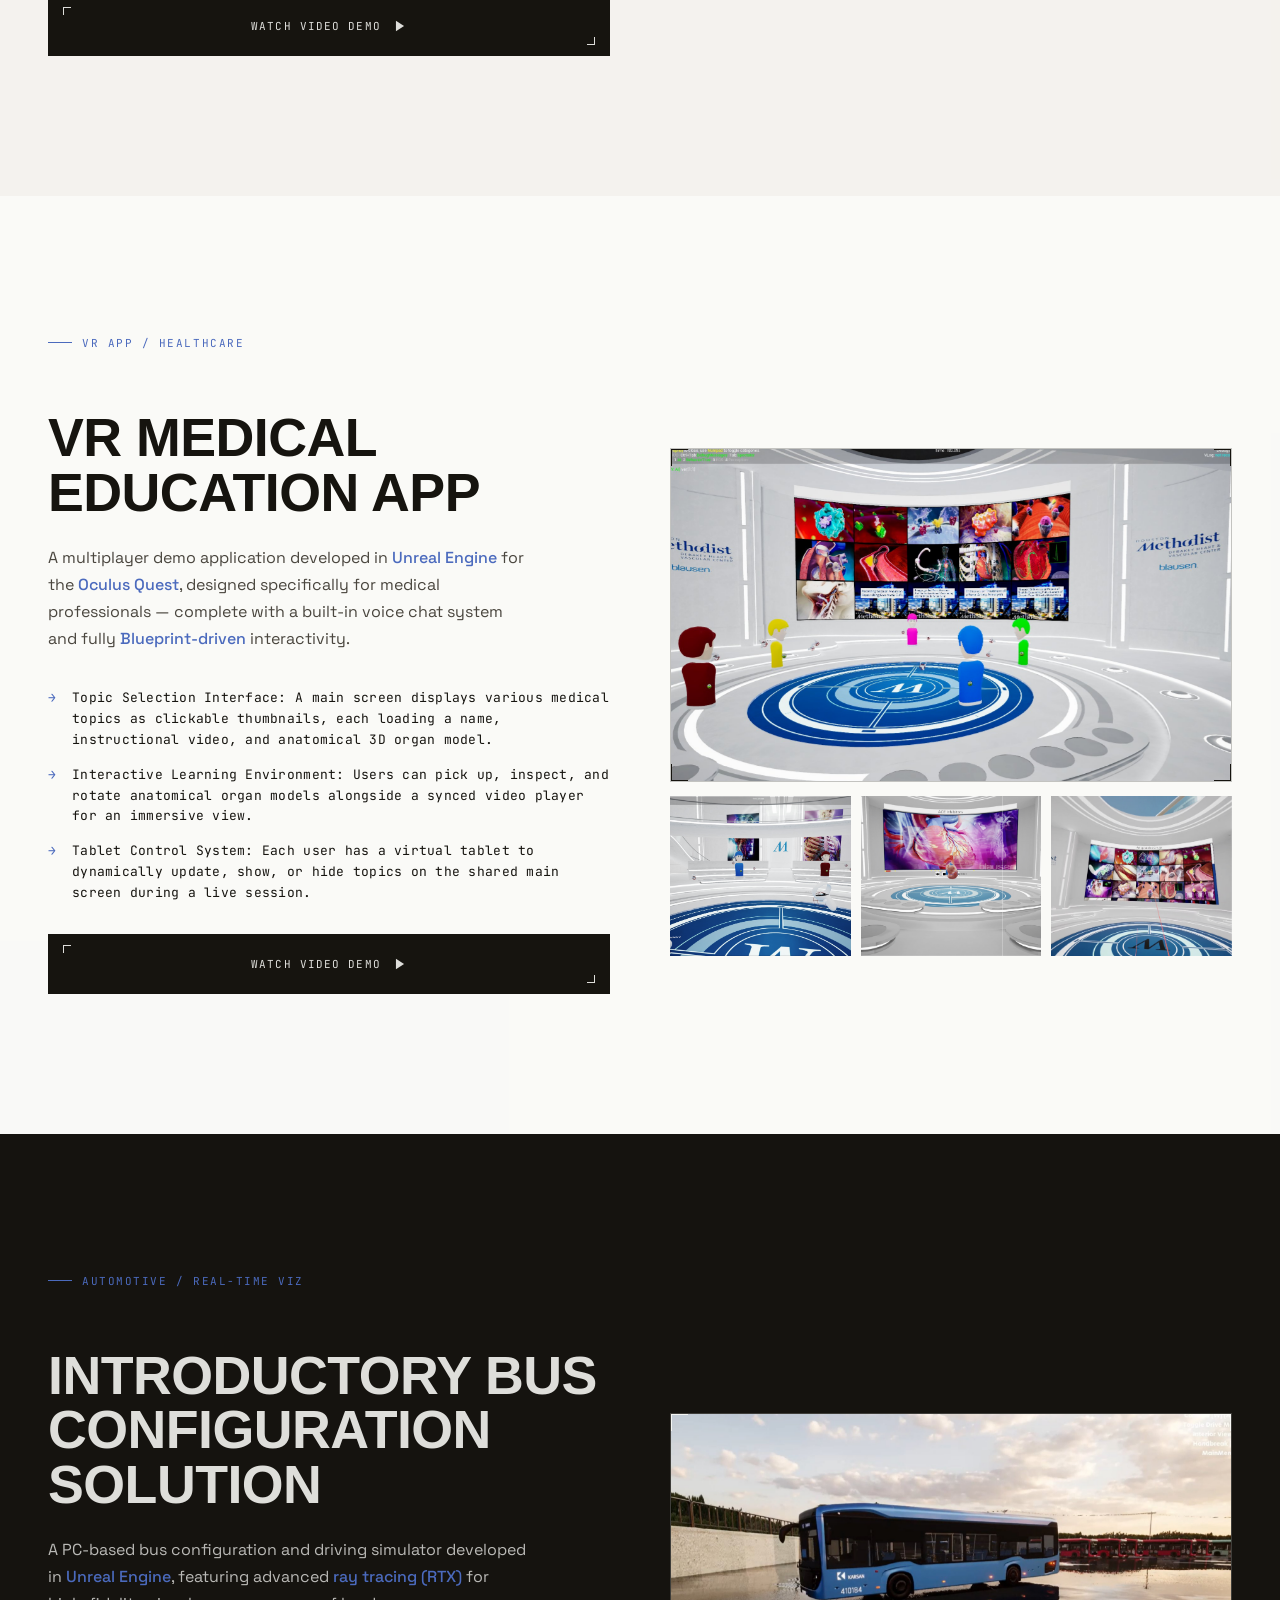
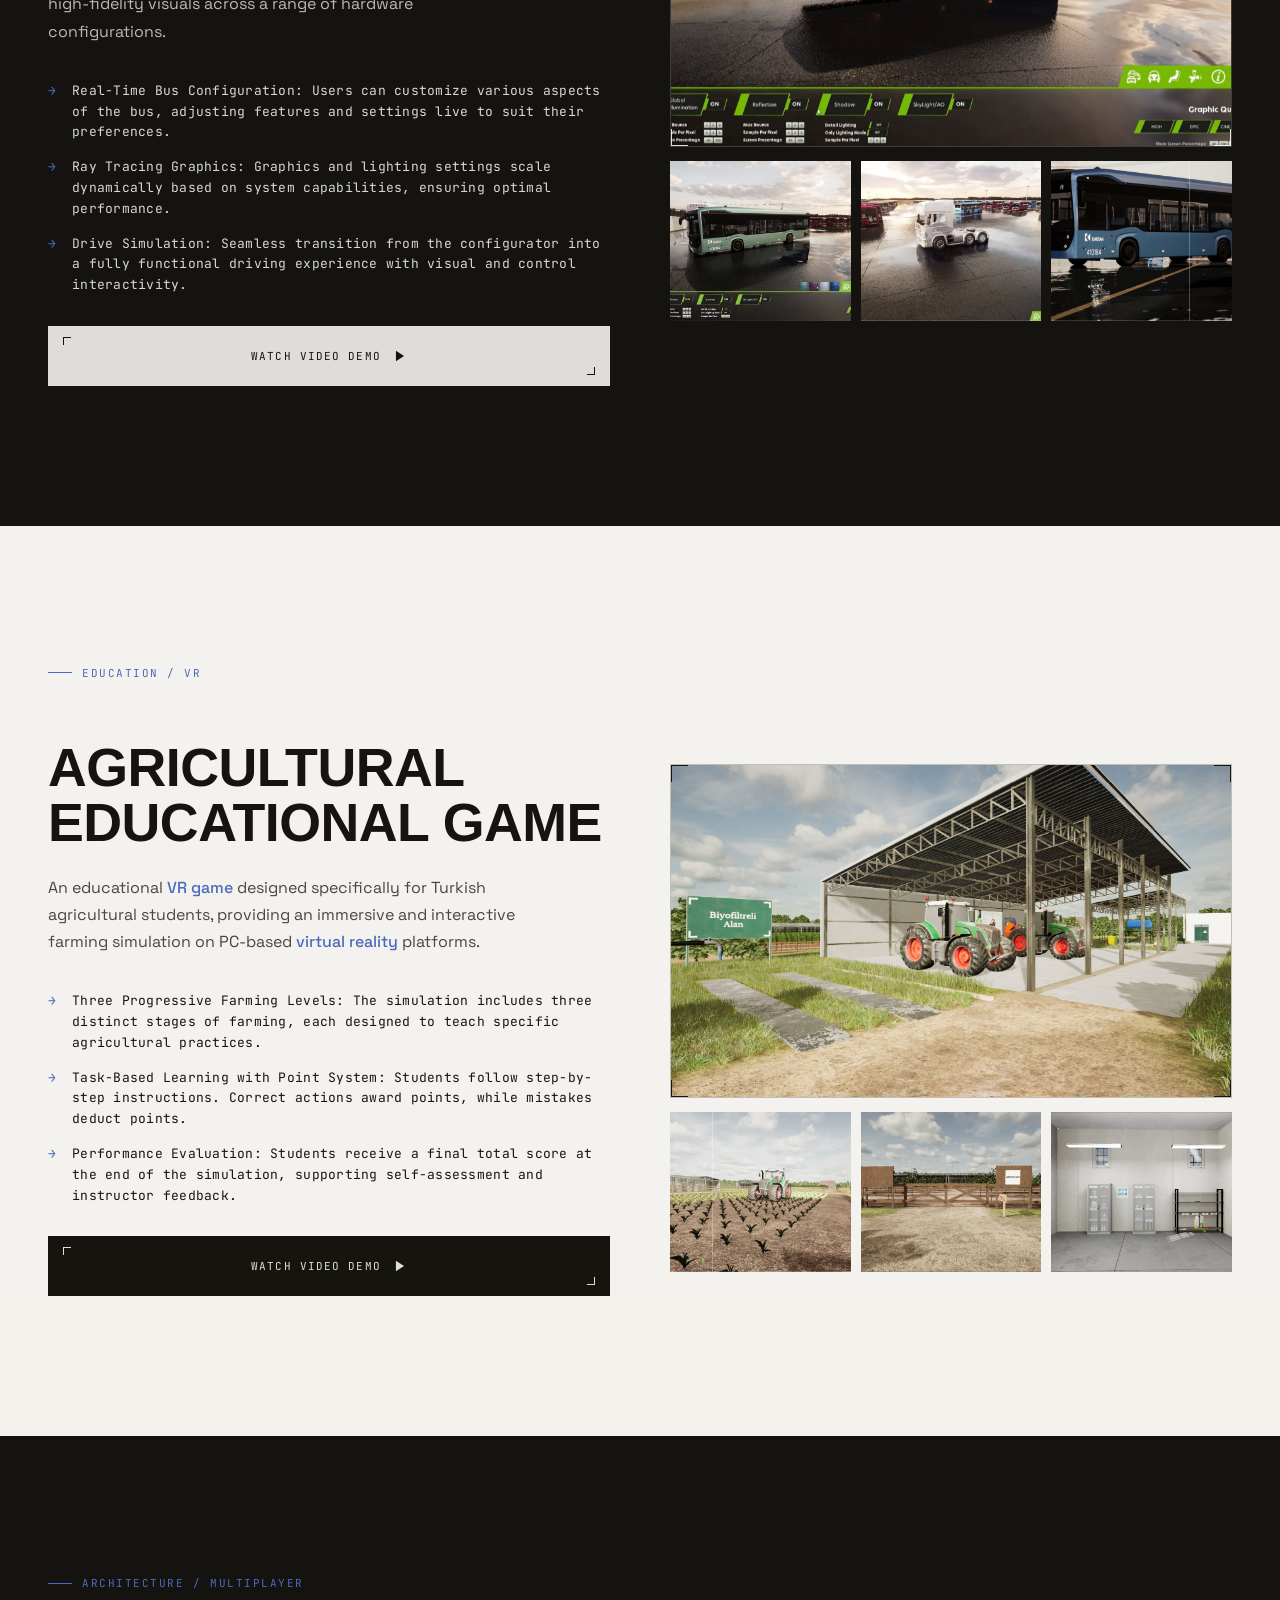
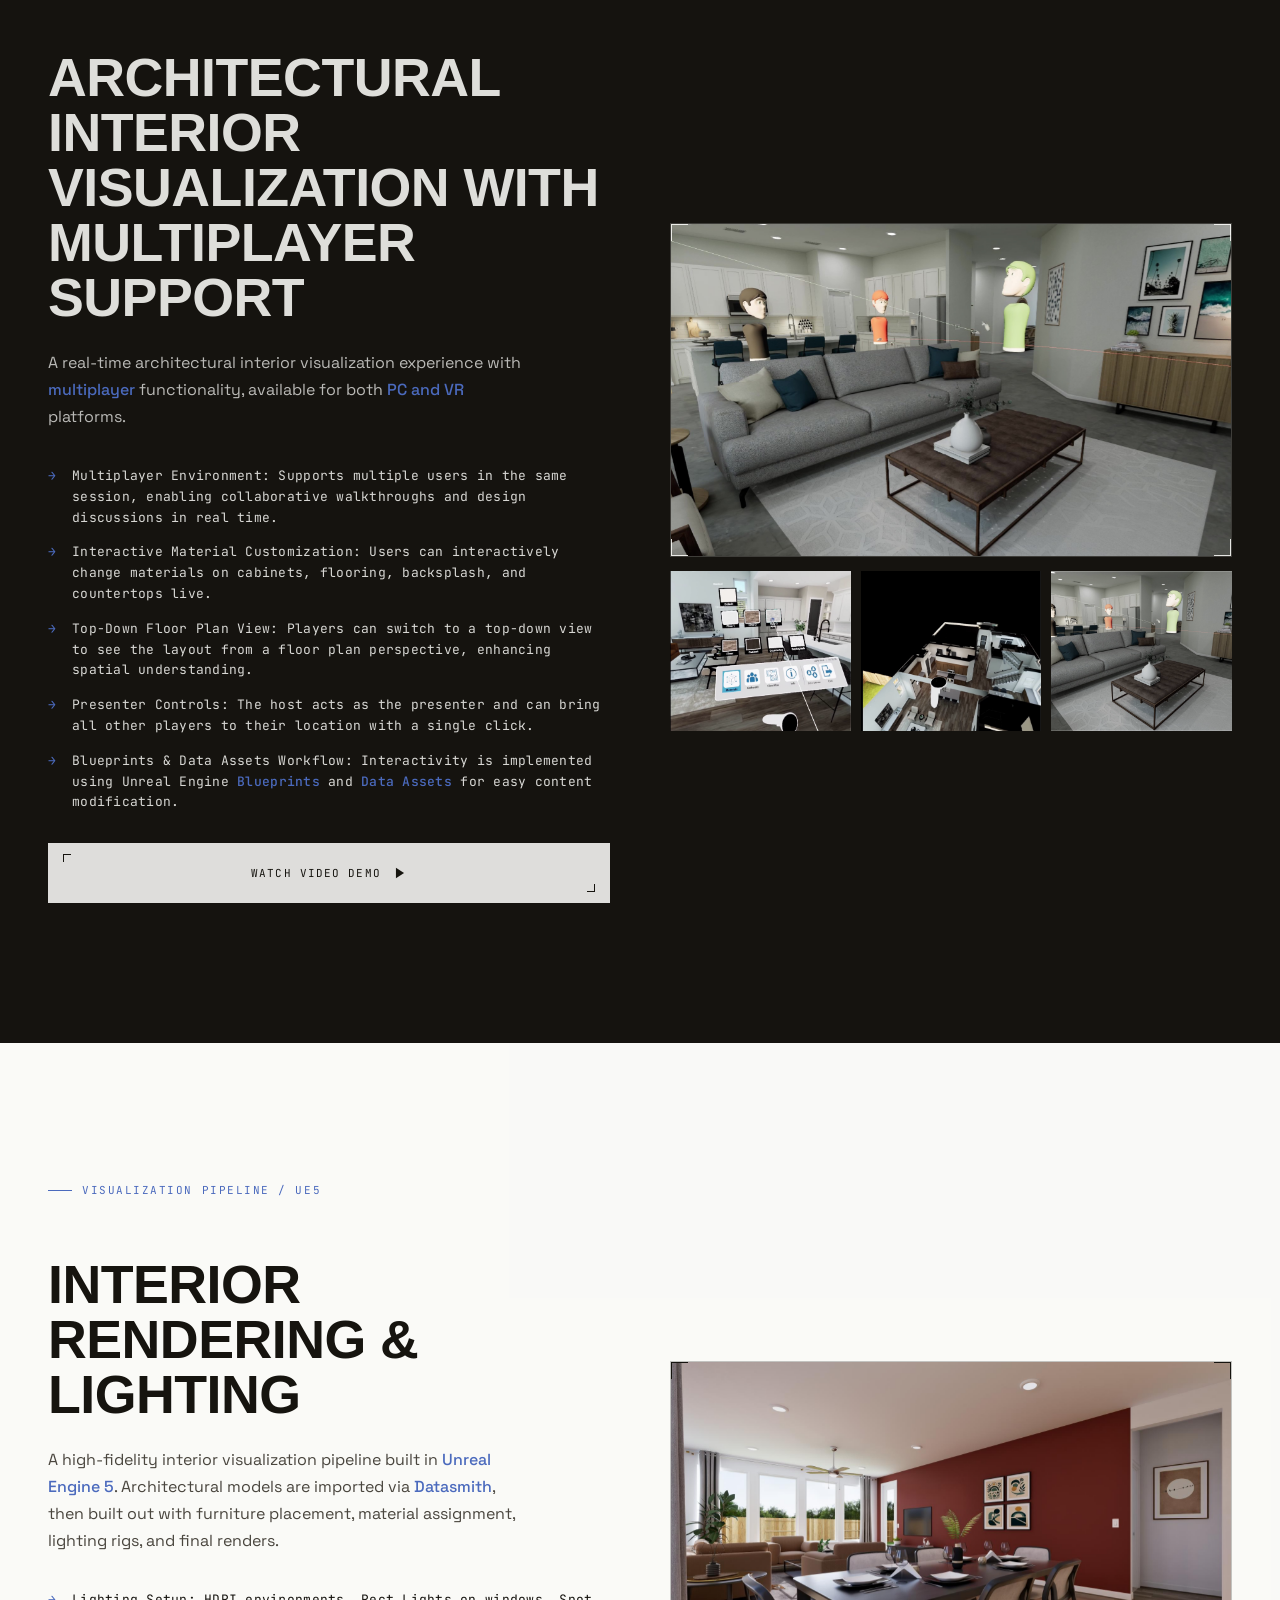
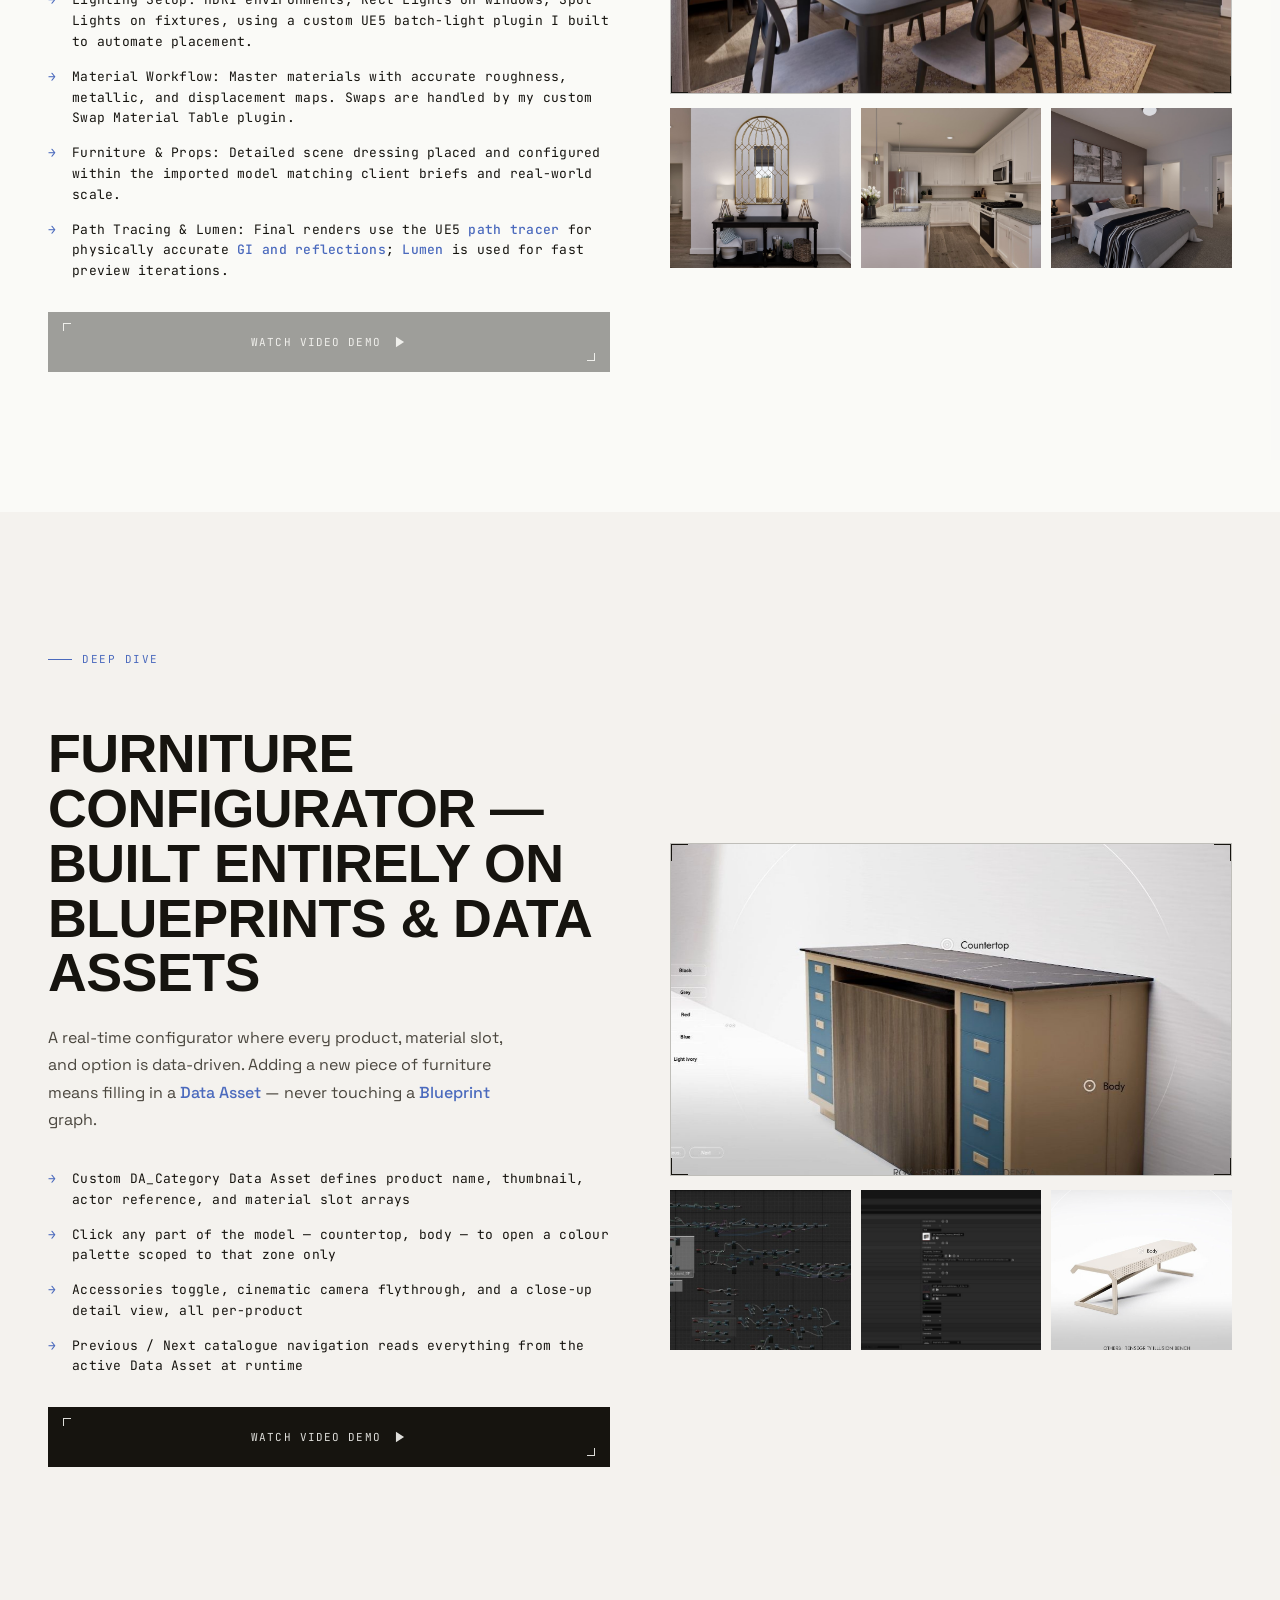
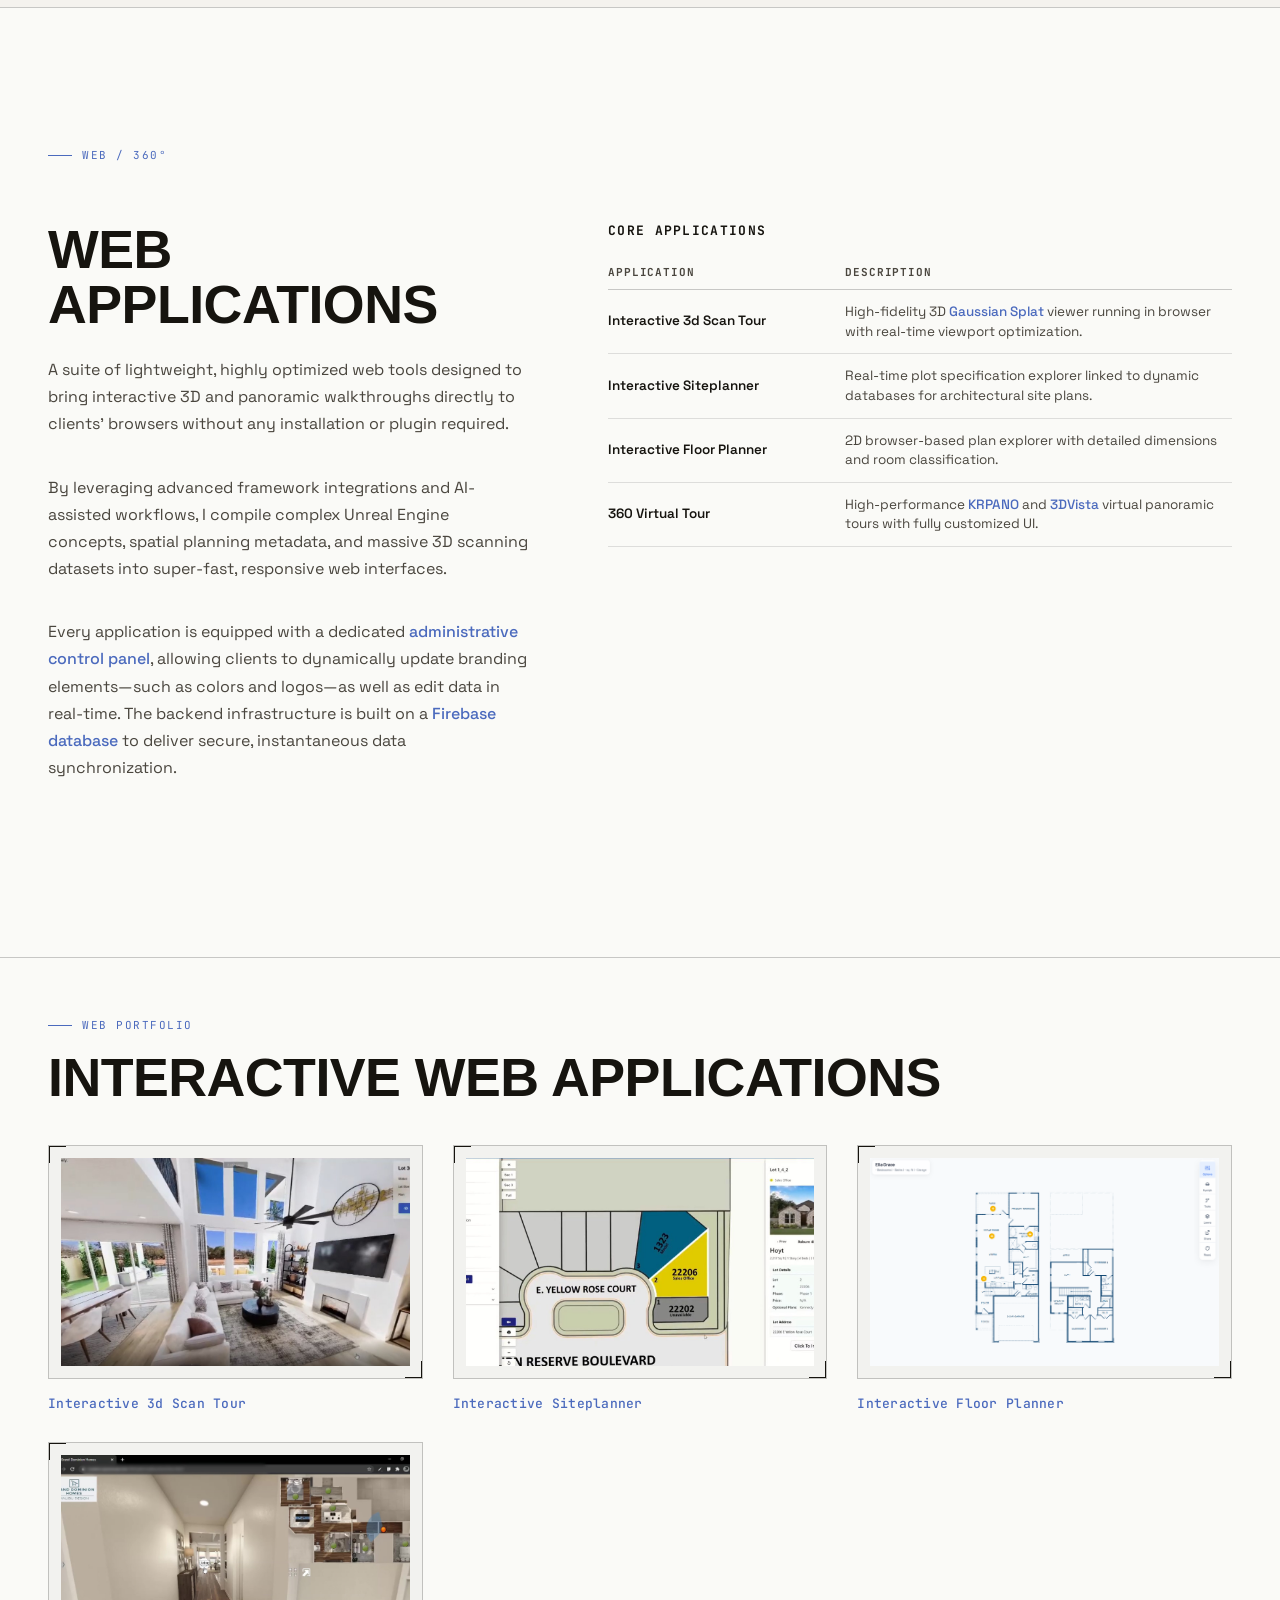
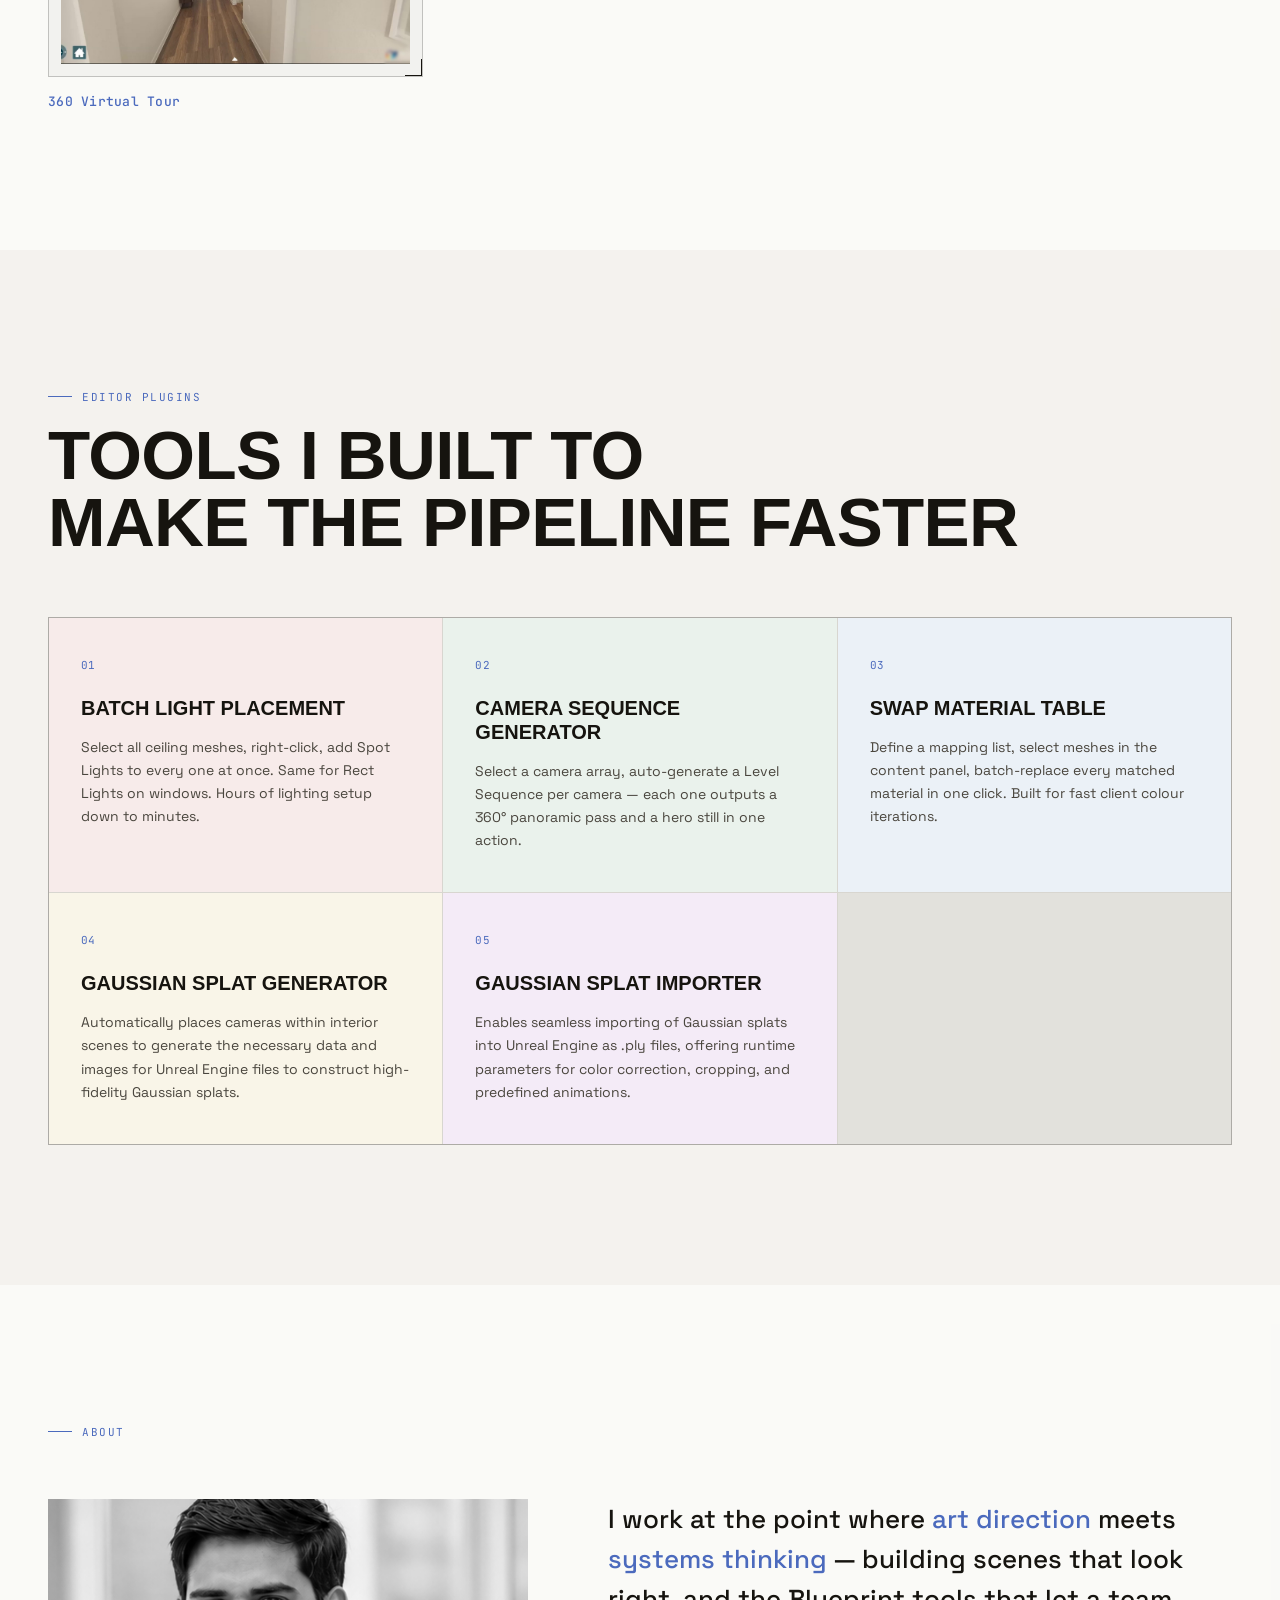
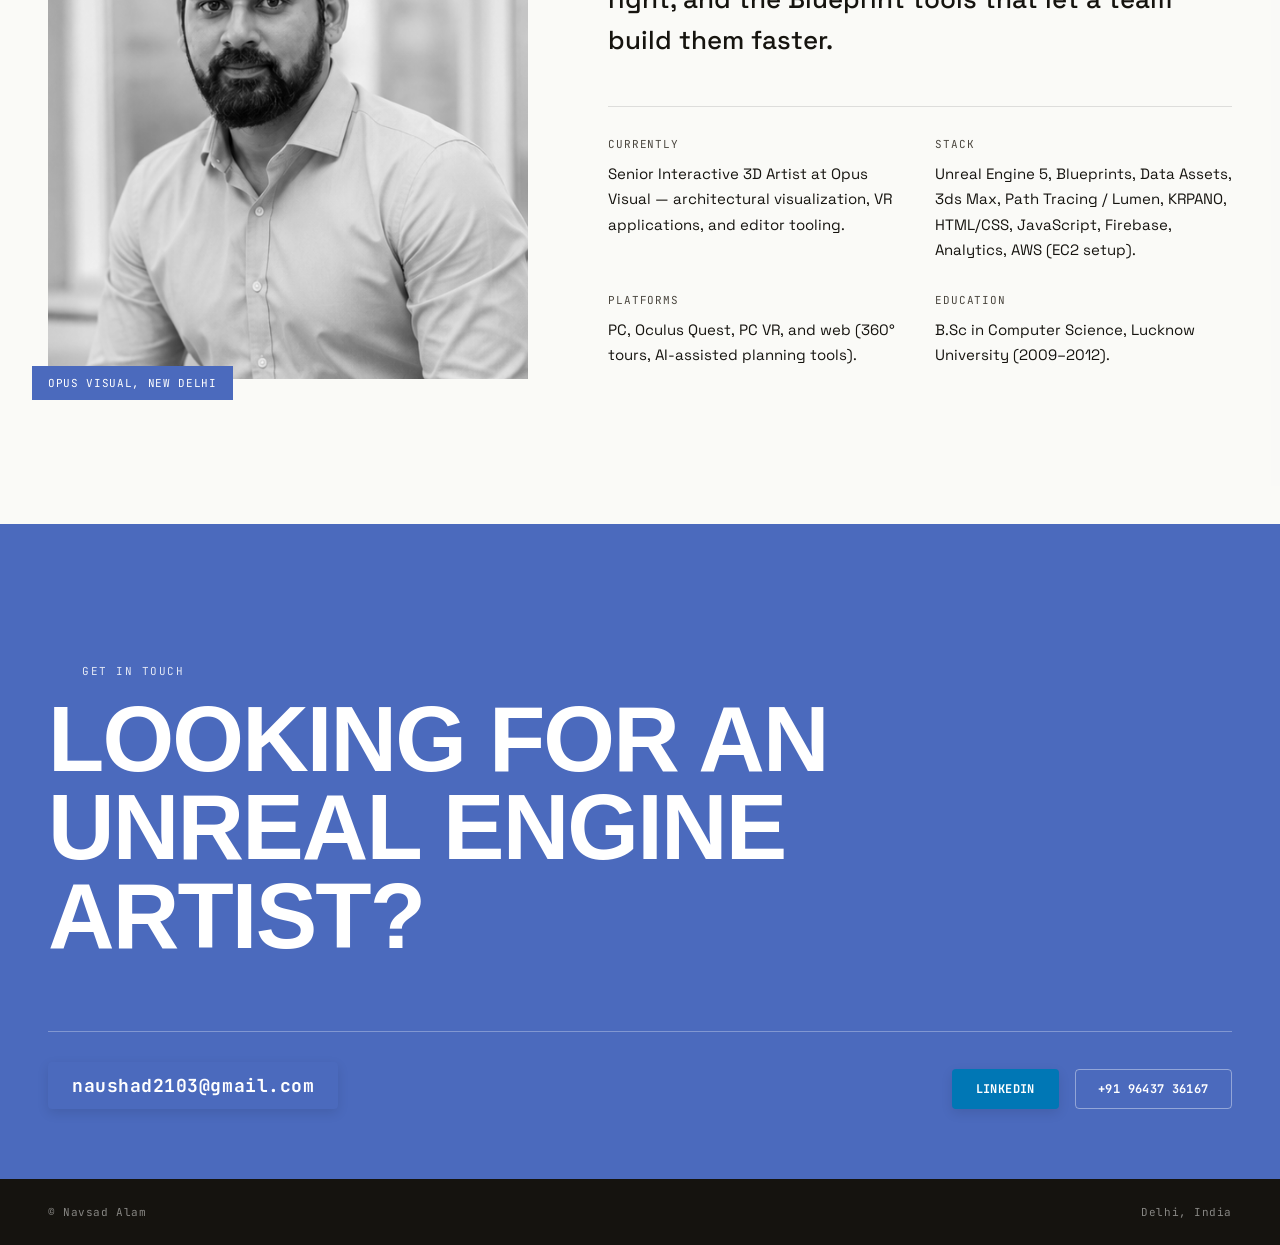
==== commit e53e53c9: "Add Recent Work section for Azura Flat Sales Tour above VR Medical App Featured section between the " ====
--- a/index.html
+++ b/index.html
@@ -1178,6 +1178,30 @@
 }
 .featured.light-theme .web-app-frame {
   border-color: var(--line-strong);
+}
+
+/* ============ RECENT WORK ============ */
+.recent-play{ cursor:pointer; }
+.recent-play-badge{
+  position:absolute; inset:0; z-index:3;
+  display:flex; align-items:center; justify-content:center;
+  background:rgba(15,14,12,0.12);
+  transition:background 0.3s ease;
+}
+.recent-play-badge span{
+  width:76px; height:76px; border-radius:50%;
+  background:rgba(250,250,247,0.94);
+  display:flex; align-items:center; justify-content:center;
+  box-shadow:0 10px 30px rgba(0,0,0,0.25);
+  transition:transform 0.3s ease, background 0.3s ease;
+}
+.recent-play-badge svg{ width:22px; height:22px; margin-left:4px; fill:var(--ink); transition:fill 0.3s ease; }
+.recent-play:hover .recent-play-badge{ background:rgba(15,14,12,0.32); }
+.recent-play:hover .recent-play-badge span{ transform:scale(1.08); background:var(--blue); }
+.recent-play:hover .recent-play-badge svg{ fill:#fff; }
+@media(max-width:760px){
+  .recent-play-badge span{ width:58px; height:58px; }
+  .recent-play-badge svg{ width:18px; height:18px; }
 }
 
 /* ============ NODE GRAPH DIRECTORY (SPIDER-MAN WEB & COMPACT RADIAL MAP) ============ */
@@ -1568,6 +1592,34 @@
       <div class="hero-strip-item"><b>7</b>Shipped interactive apps</div>
       <div class="hero-strip-item"><b>3</b>Custom UE5 editor plugins</div>
       <div class="hero-strip-item"><b>PC / VR / Web</b>Platform coverage</div>
+    </div>
+  </div>
+</section>
+
+<!-- RECENT WORK: AZURA FLAT SALES TOUR -->
+<section class="featured warm-theme section-pad" id="recent-work">
+  <div class="eyebrow">Recent Work / Real Estate Web App</div>
+  <div class="featured-grid">
+    <div>
+      <h2 class="featured-head">Azura Flat Sales Tour</h2>
+      <p class="featured-desc">An interactive, browser-based sales tour built for <span class="text-blue">Azura Residences</span> by Meridian Developers — letting buyers explore the tower in its seafront setting and check flat availability live, with no installation or plugin required.</p>
+      <ul class="featured-list">
+        <li>Live Inventory Tower: Every floor is colour-coded by status — Available, Reserved, or Booked — with running unit totals on screen.</li>
+        <li>Interactive Hotspots: Clickable points across the aerial view open amenity details and a podium-level 360° panorama.</li>
+        <li>Admin Control Panel: The sales team updates unit status and project content in real time from a dedicated dashboard.</li>
+      </ul>
+      <button class="play-video-btn mono" onclick="playProjectVideo('azura-flat-tour')">
+        <div class="corner tl"></div><div class="corner br"></div>
+        <span>Watch Video Demo</span>
+        <svg viewBox="0 0 24 24"><polygon points="5 3 19 12 5 21 5 3"/></svg>
+      </button>
+    </div>
+    <div class="featured-visual">
+      <div class="featured-frame recent-play" onclick="playProjectVideo('azura-flat-tour')">
+        <div class="corner tl"></div><div class="corner tr"></div><div class="corner bl"></div><div class="corner br"></div>
+        <img src="images/RecentWork.jpg" alt="Azura Flat Sales Tour web app">
+        <div class="recent-play-badge"><span><svg viewBox="0 0 24 24"><polygon points="5 3 19 12 5 21 5 3"/></svg></span></div>
+      </div>
     </div>
   </div>
 </section>
@@ -2444,6 +2496,7 @@
 
 // ==================== VIDEO MODAL LOGIC ====================
 const videos = {
+  'azura-flat-tour': 'https://drive.google.com/file/d/1PlrtzUwxnzV0aG2QAMmtmCNeRztdCv9c/preview',
   'vr-medical': 'https://drive.google.com/file/d/14-v3u9t4DkRhGL01oJHX63_sO42DaA-J/preview',
   'bus-configurator': 'https://drive.google.com/file/d/1gx5jGpwLdZqE2zZMth1ddY65X223bjMN/preview',
   'agri-vr': 'https://drive.google.com/file/d/1wZao6UV5fXN6krDc1WElVsKAnl54UMtn/preview',
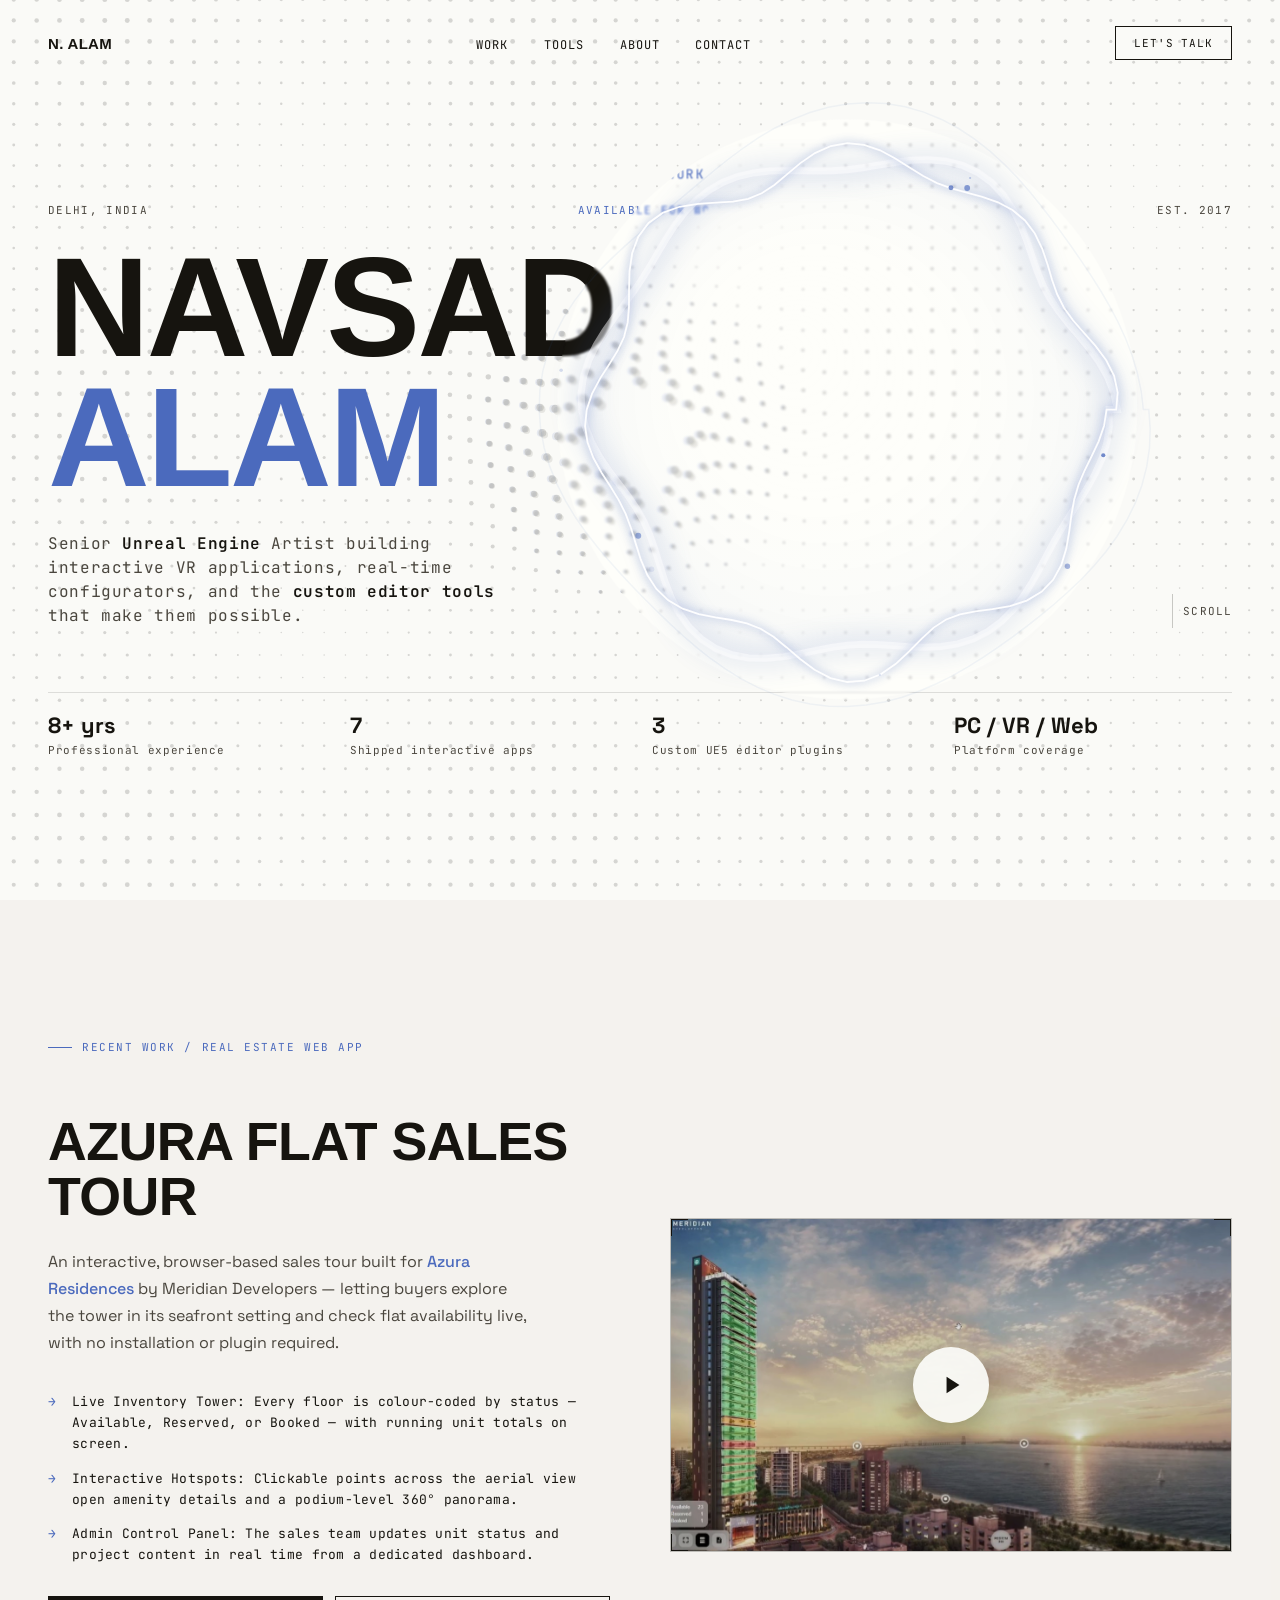
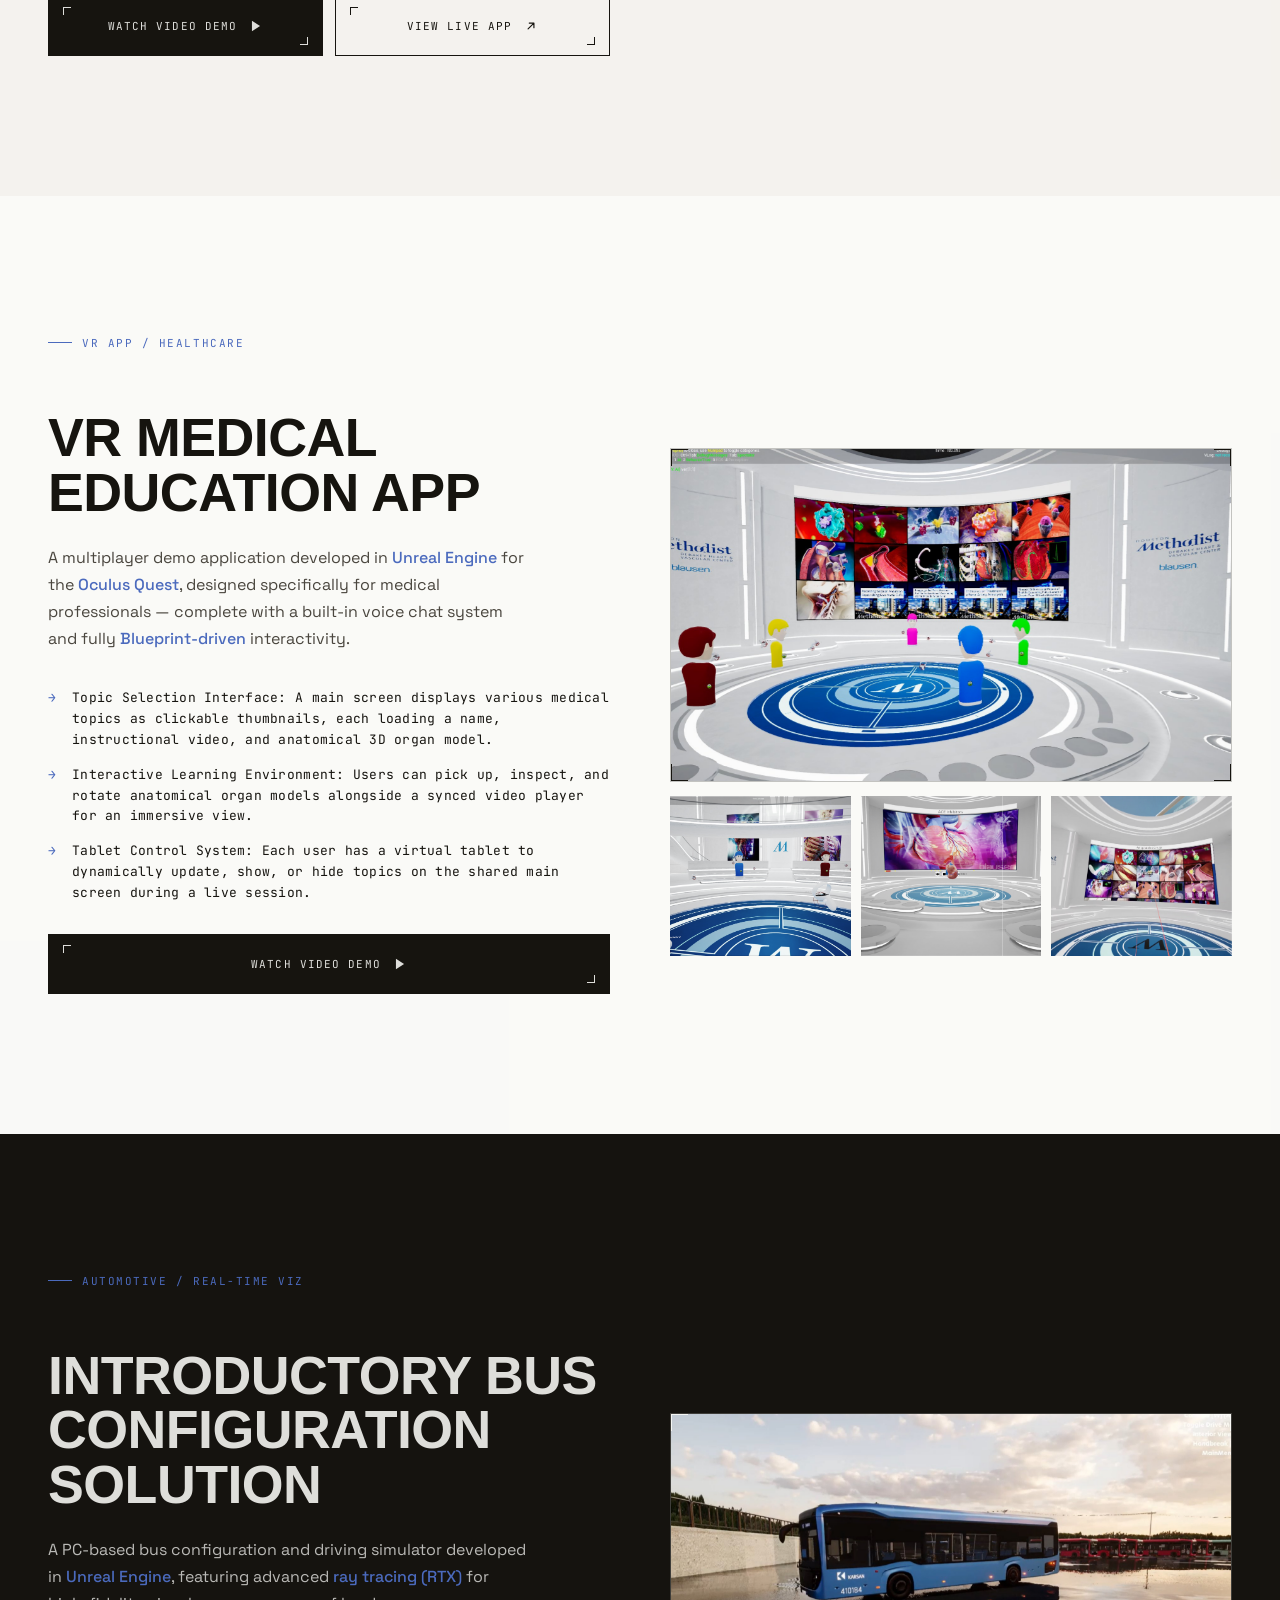
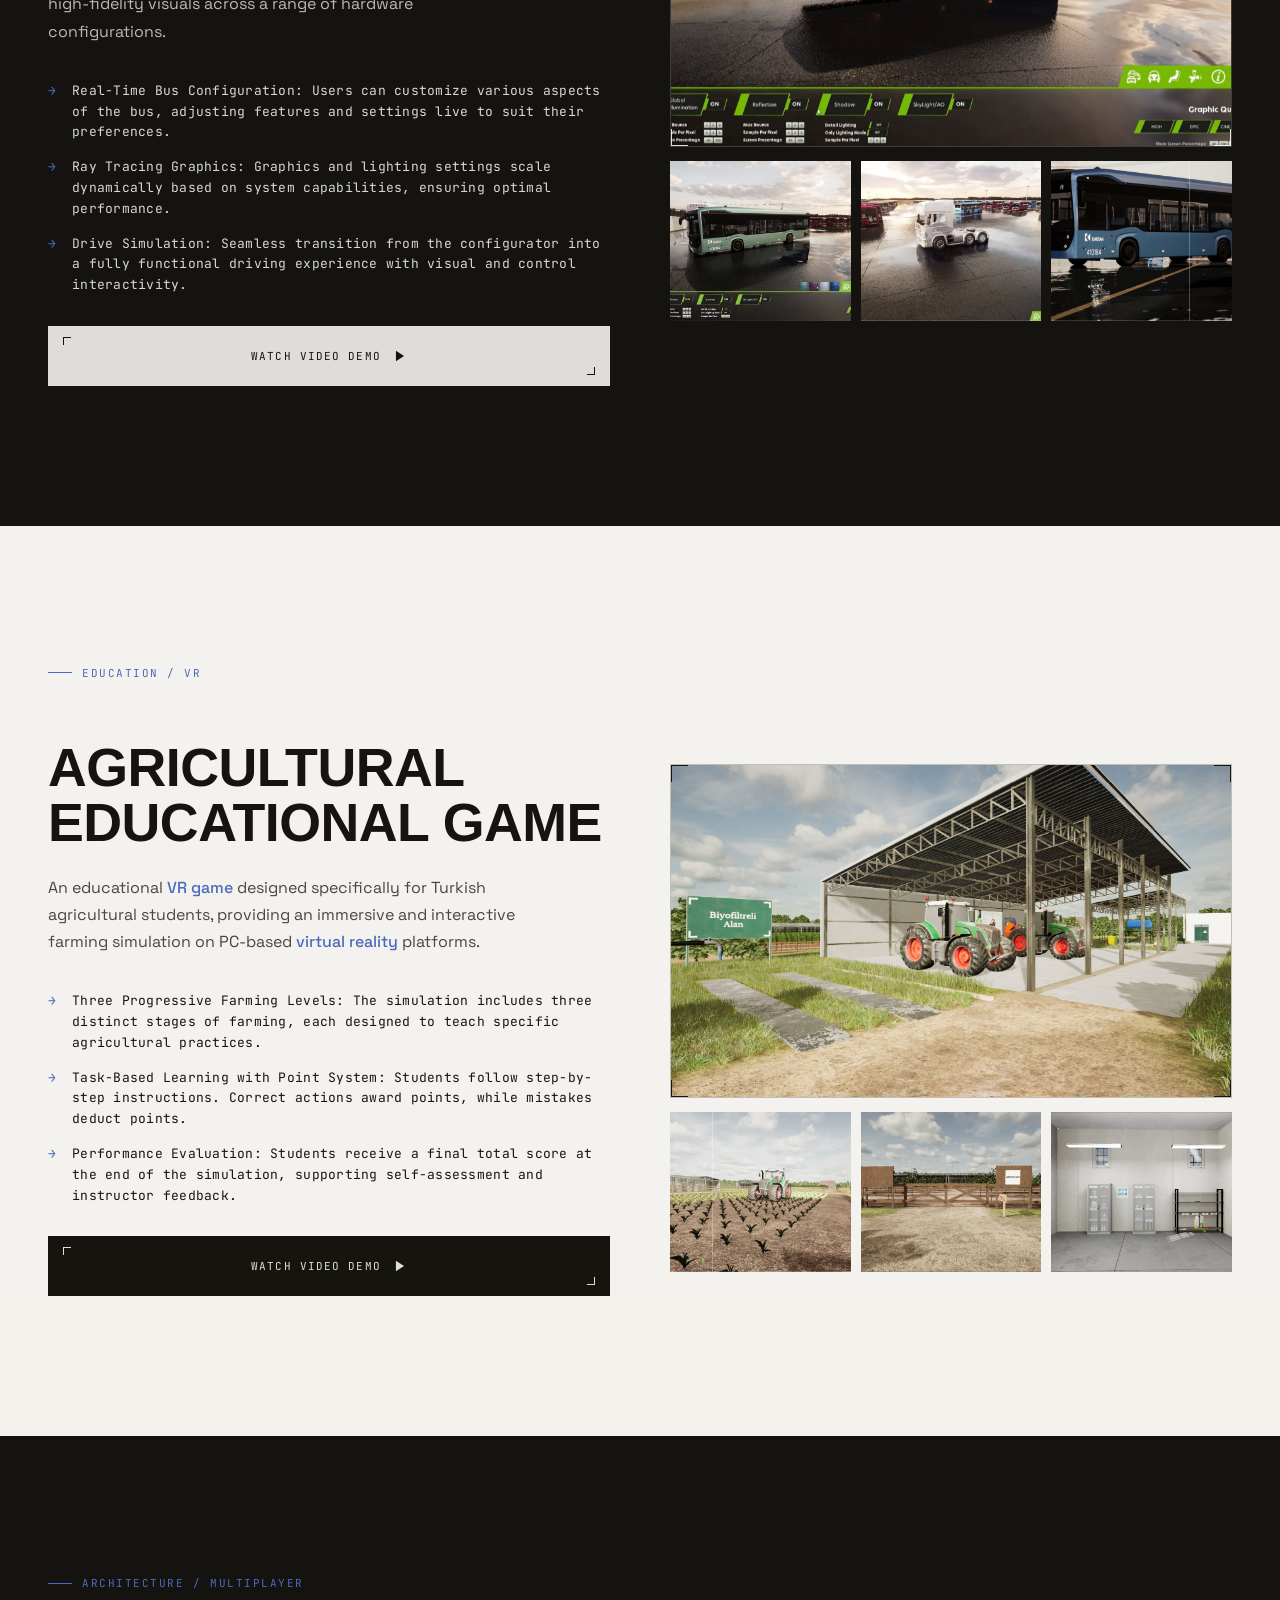
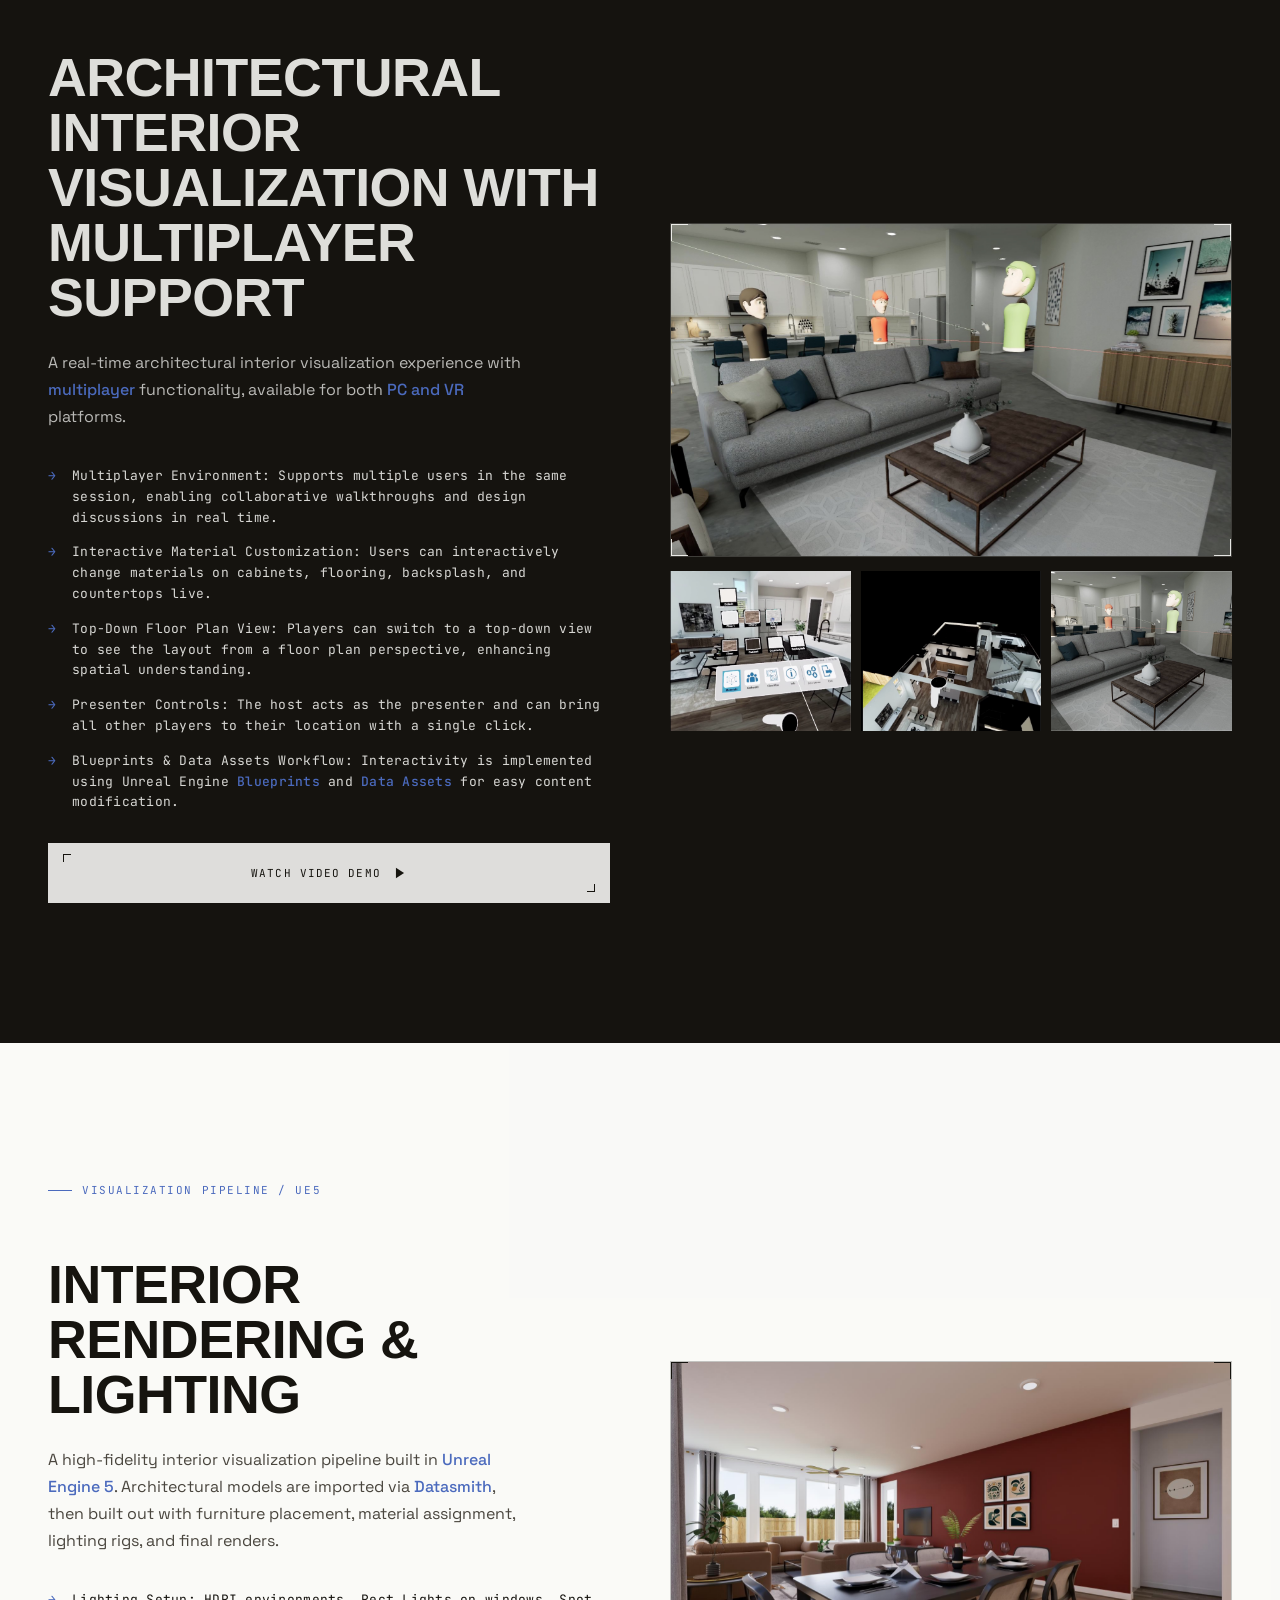
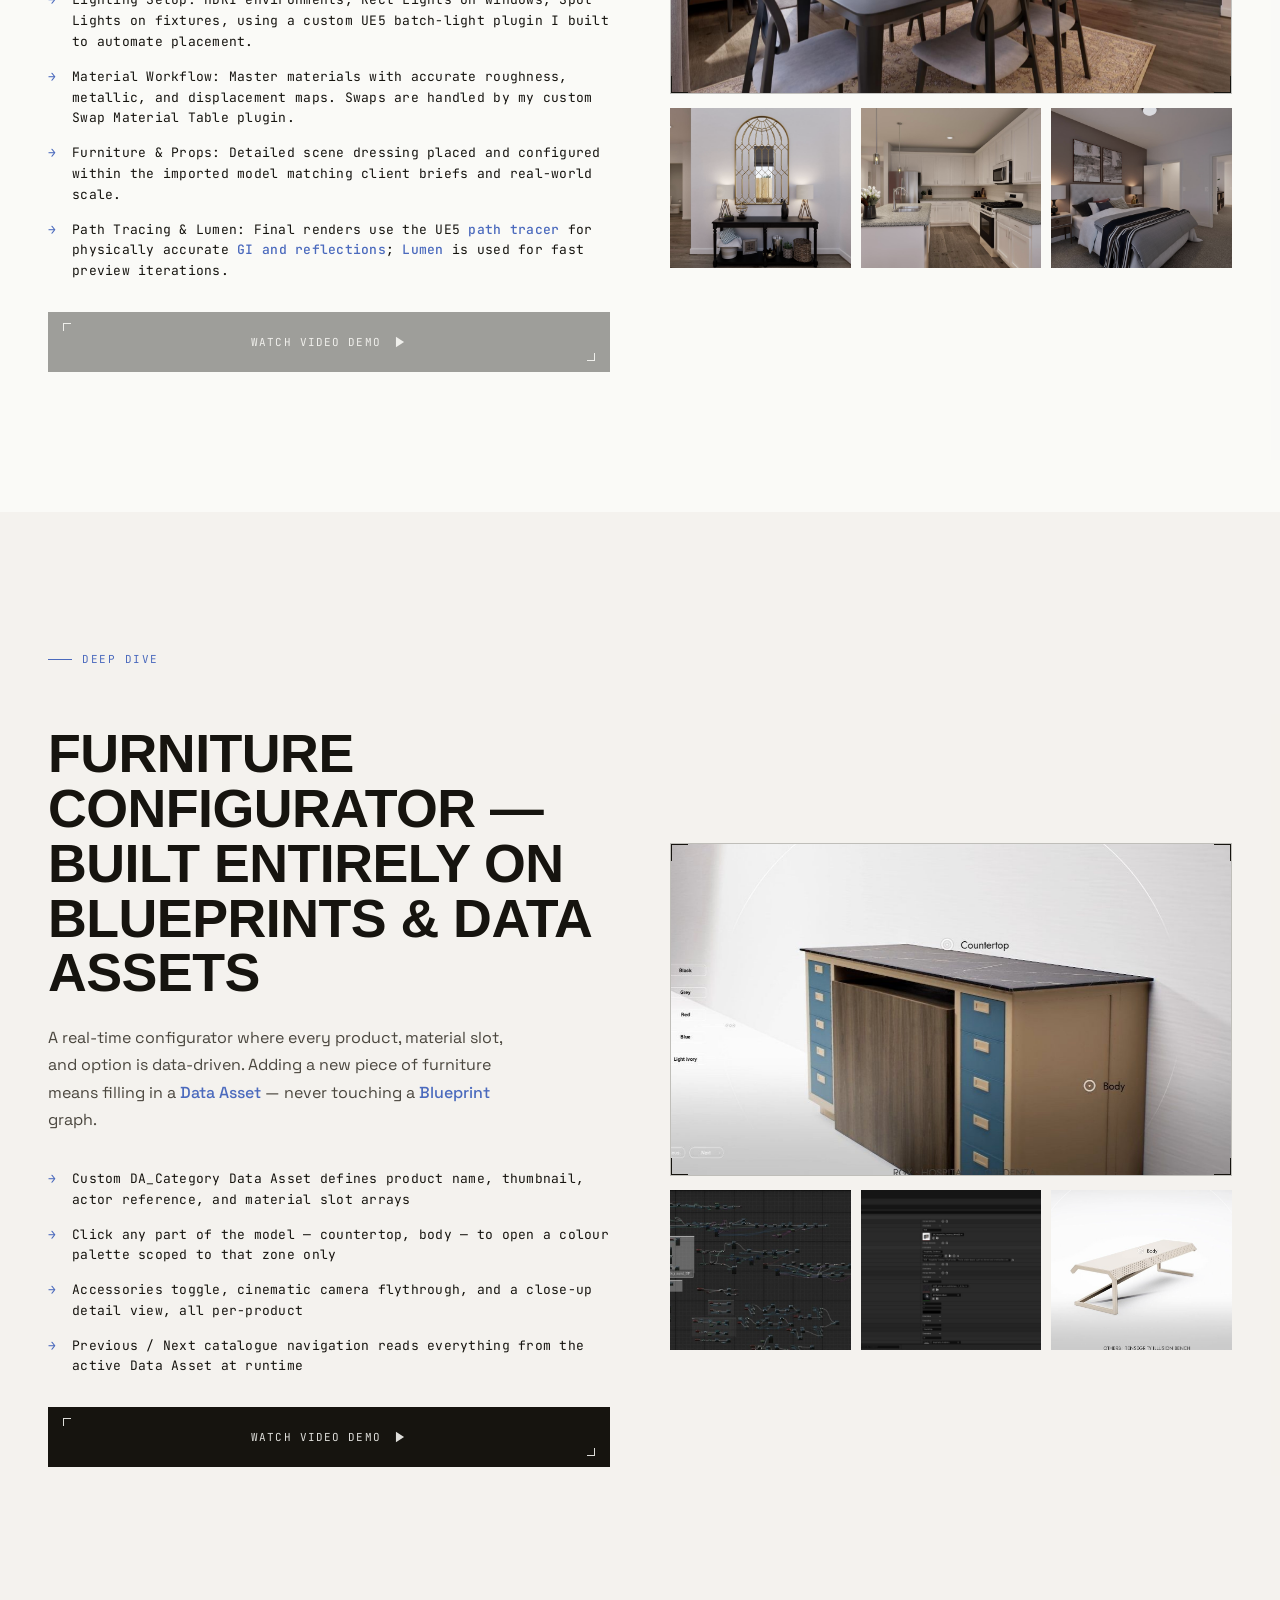
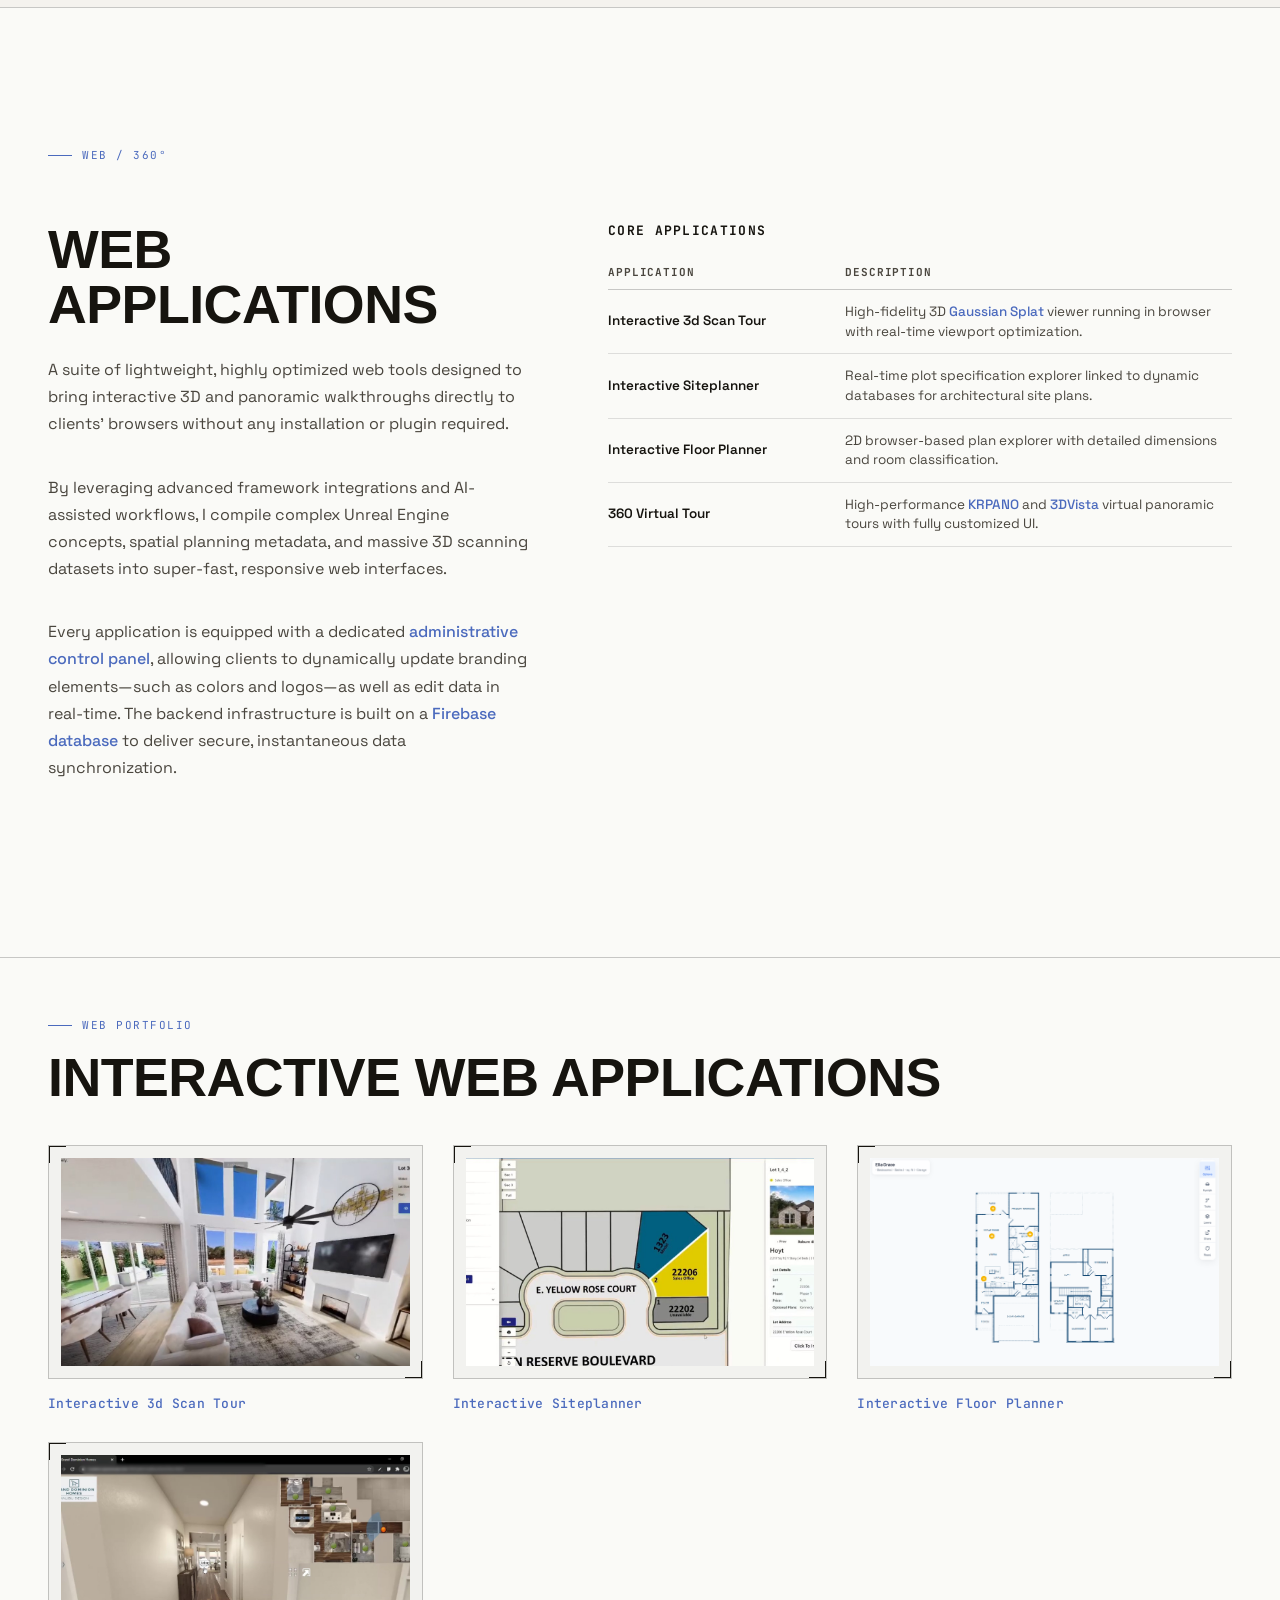
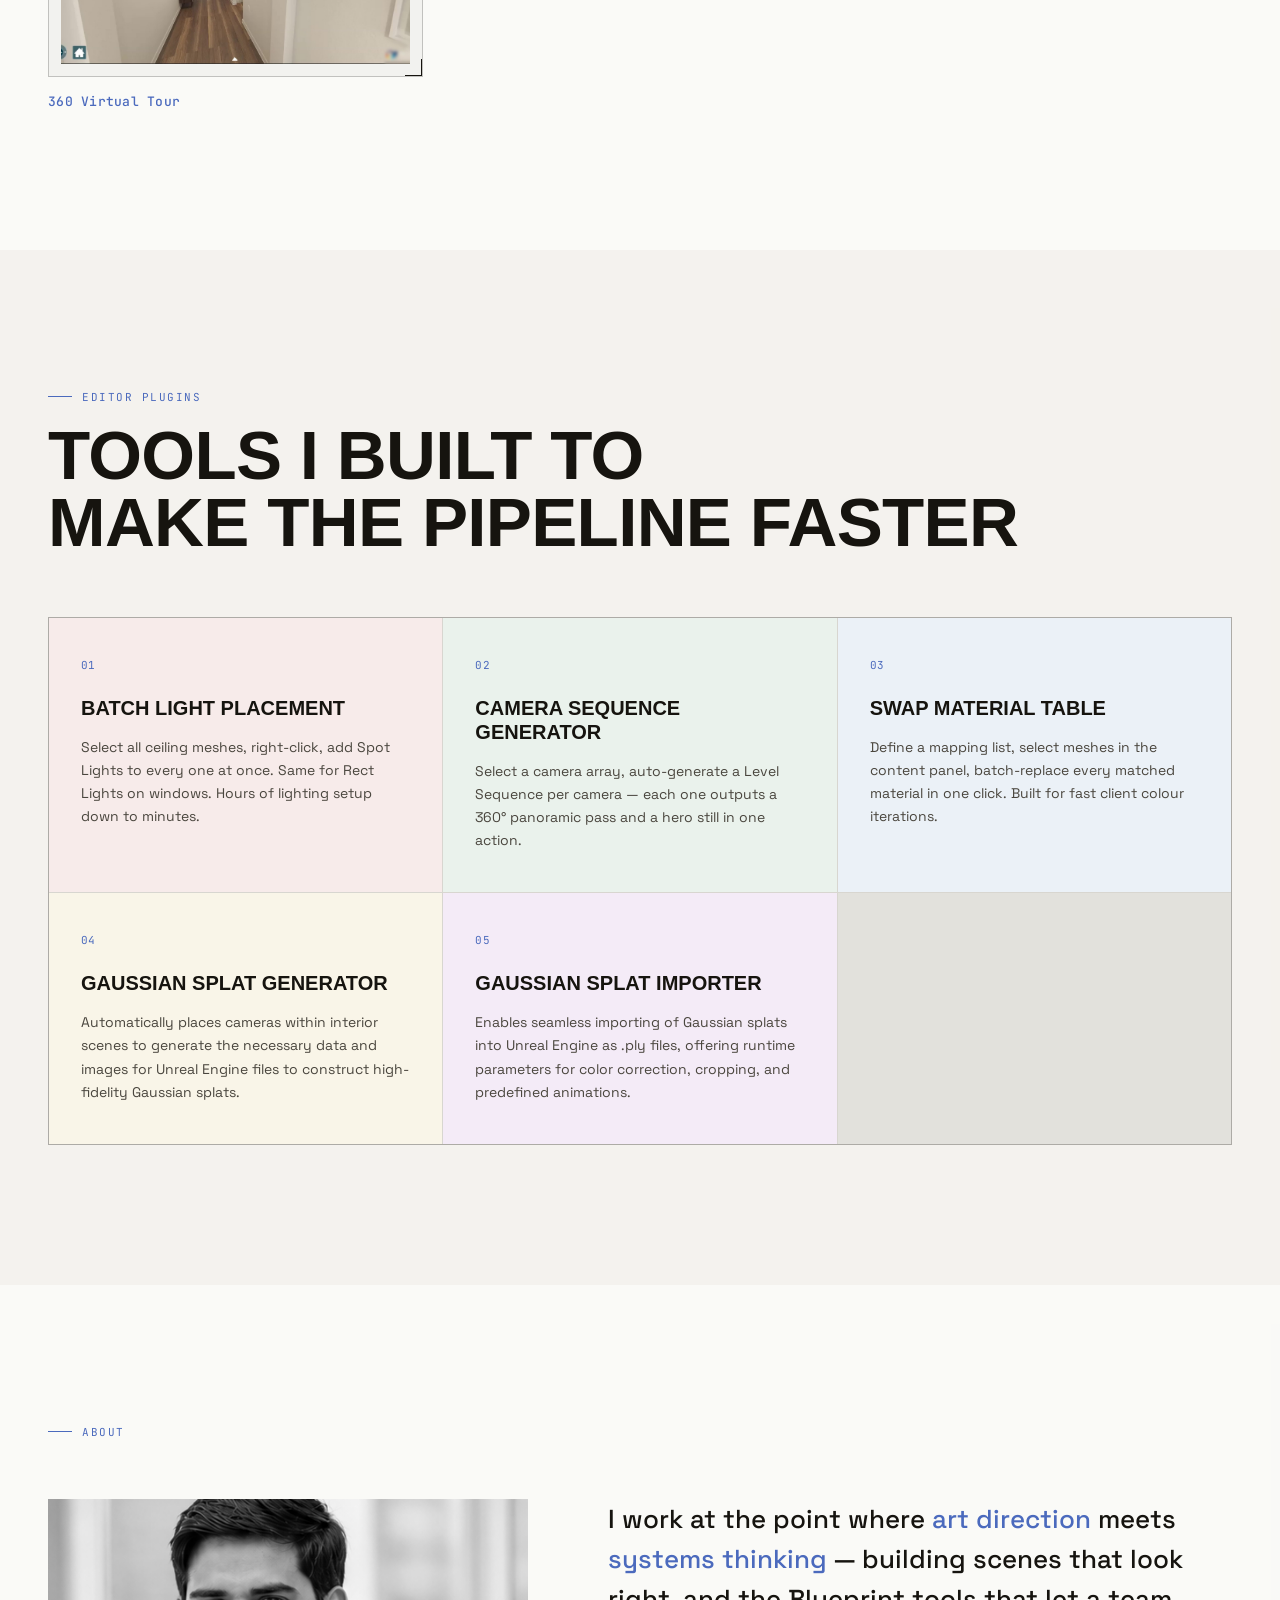
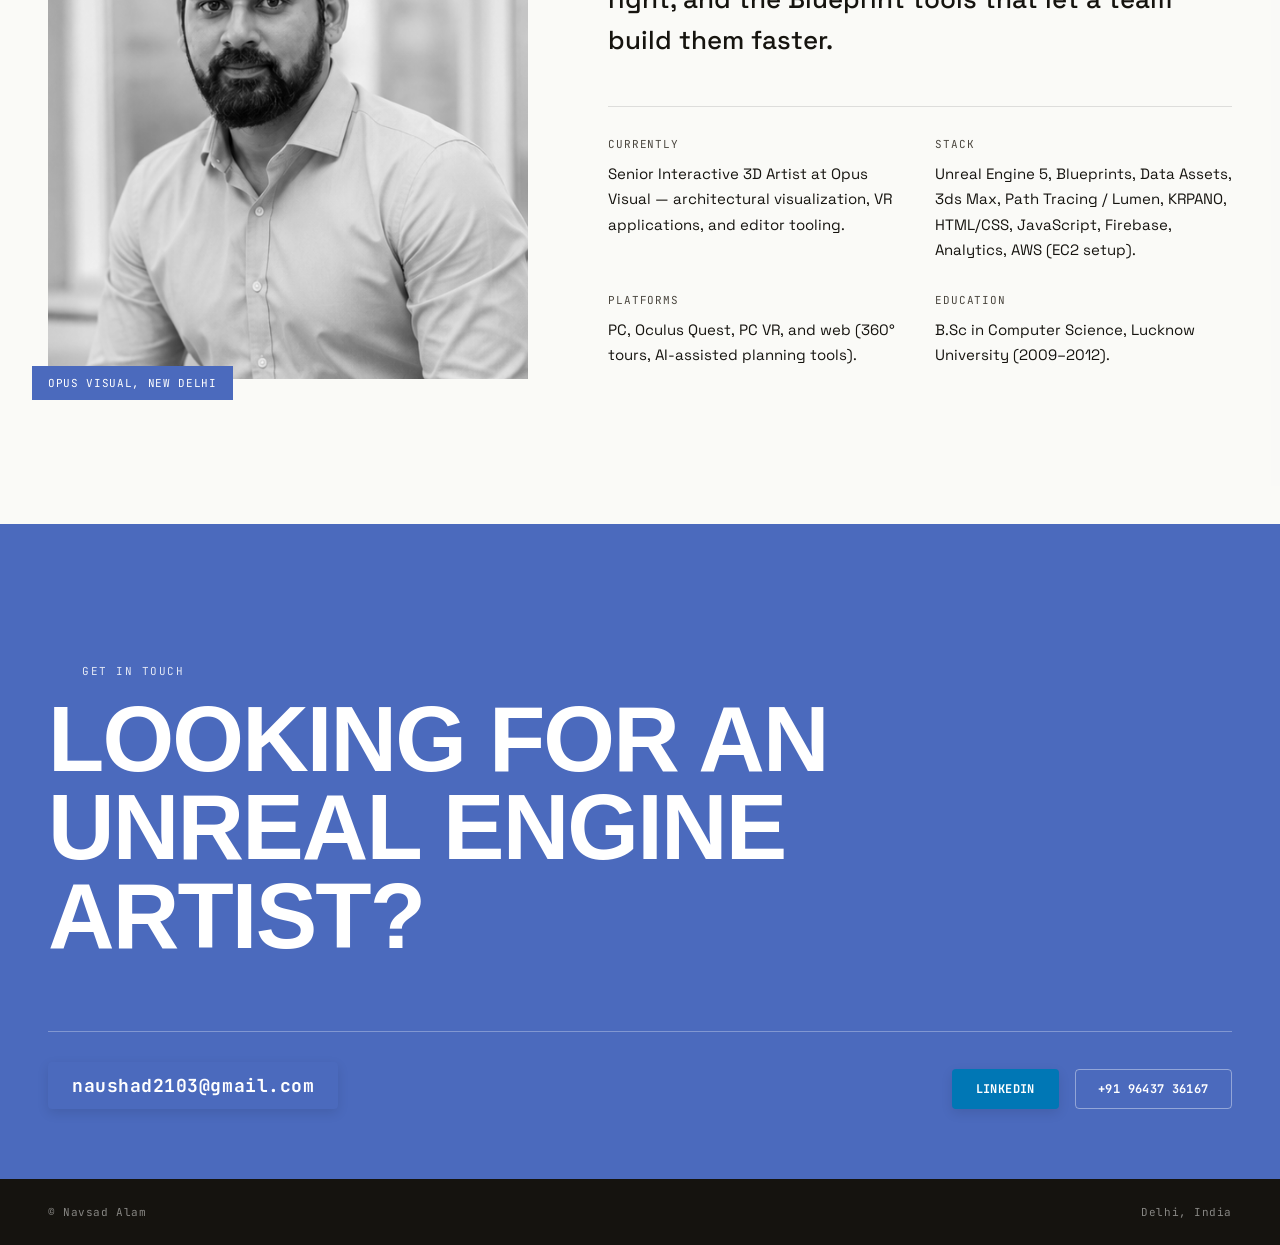
==== commit fb857400: "Add View Live App link to Azura Recent Work and keep tower in thumbnail frame Adds an outlined "View" ====
--- a/index.html
+++ b/index.html
@@ -1182,6 +1182,7 @@
 
 /* ============ RECENT WORK ============ */
 .recent-play{ cursor:pointer; }
+.recent-play img{ object-position:left center; } /* keep the tower on the left in frame */
 .recent-play-badge{
   position:absolute; inset:0; z-index:3;
   display:flex; align-items:center; justify-content:center;
@@ -1199,7 +1200,20 @@
 .recent-play:hover .recent-play-badge{ background:rgba(15,14,12,0.32); }
 .recent-play:hover .recent-play-badge span{ transform:scale(1.08); background:var(--blue); }
 .recent-play:hover .recent-play-badge svg{ fill:#fff; }
+.recent-actions{
+  display:grid; grid-template-columns:1fr 1fr; gap:12px;
+  margin-top:30px;
+}
+.recent-actions .play-video-btn{ margin-top:0; }
+.live-link-btn{
+  background:transparent;
+  color:var(--ink);
+  border-color:var(--ink);
+}
+.live-link-btn svg{ fill:none; stroke:currentColor; stroke-width:2; stroke-linecap:round; stroke-linejoin:round; }
+.live-link-btn:hover{ border-color:var(--blue); }
 @media(max-width:760px){
+  .recent-actions{ grid-template-columns:1fr; }
   .recent-play-badge span{ width:58px; height:58px; }
   .recent-play-badge svg{ width:18px; height:18px; }
 }
@@ -1608,11 +1622,18 @@
         <li>Interactive Hotspots: Clickable points across the aerial view open amenity details and a podium-level 360° panorama.</li>
         <li>Admin Control Panel: The sales team updates unit status and project content in real time from a dedicated dashboard.</li>
       </ul>
-      <button class="play-video-btn mono" onclick="playProjectVideo('azura-flat-tour')">
-        <div class="corner tl"></div><div class="corner br"></div>
-        <span>Watch Video Demo</span>
-        <svg viewBox="0 0 24 24"><polygon points="5 3 19 12 5 21 5 3"/></svg>
-      </button>
+      <div class="recent-actions">
+        <button class="play-video-btn mono" onclick="playProjectVideo('azura-flat-tour')">
+          <div class="corner tl"></div><div class="corner br"></div>
+          <span>Watch Video Demo</span>
+          <svg viewBox="0 0 24 24"><polygon points="5 3 19 12 5 21 5 3"/></svg>
+        </button>
+        <a class="play-video-btn mono live-link-btn" href="https://webappdemos.com/azura/" target="_blank" rel="noopener">
+          <div class="corner tl"></div><div class="corner br"></div>
+          <span>View Live App</span>
+          <svg viewBox="0 0 24 24"><path d="M7 17 17 7M9 7h8v8"/></svg>
+        </a>
+      </div>
     </div>
     <div class="featured-visual">
       <div class="featured-frame recent-play" onclick="playProjectVideo('azura-flat-tour')">
